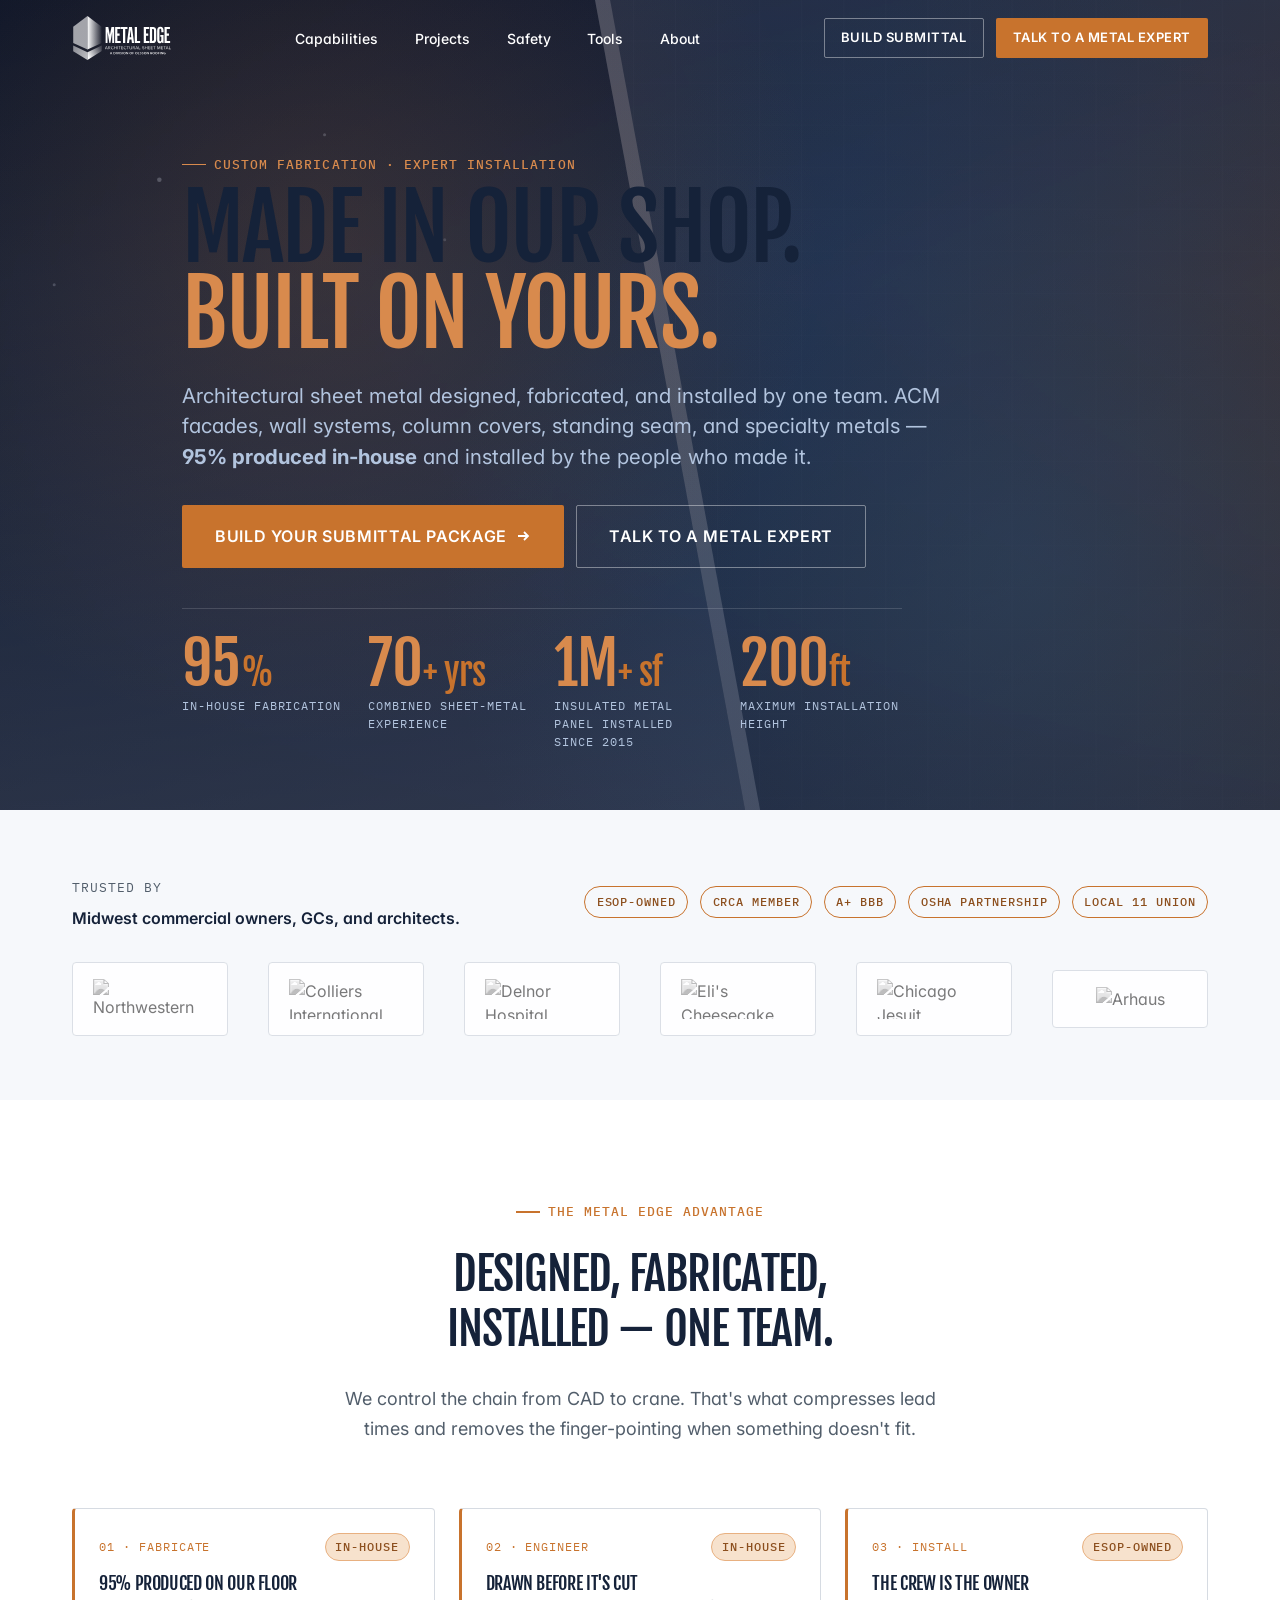
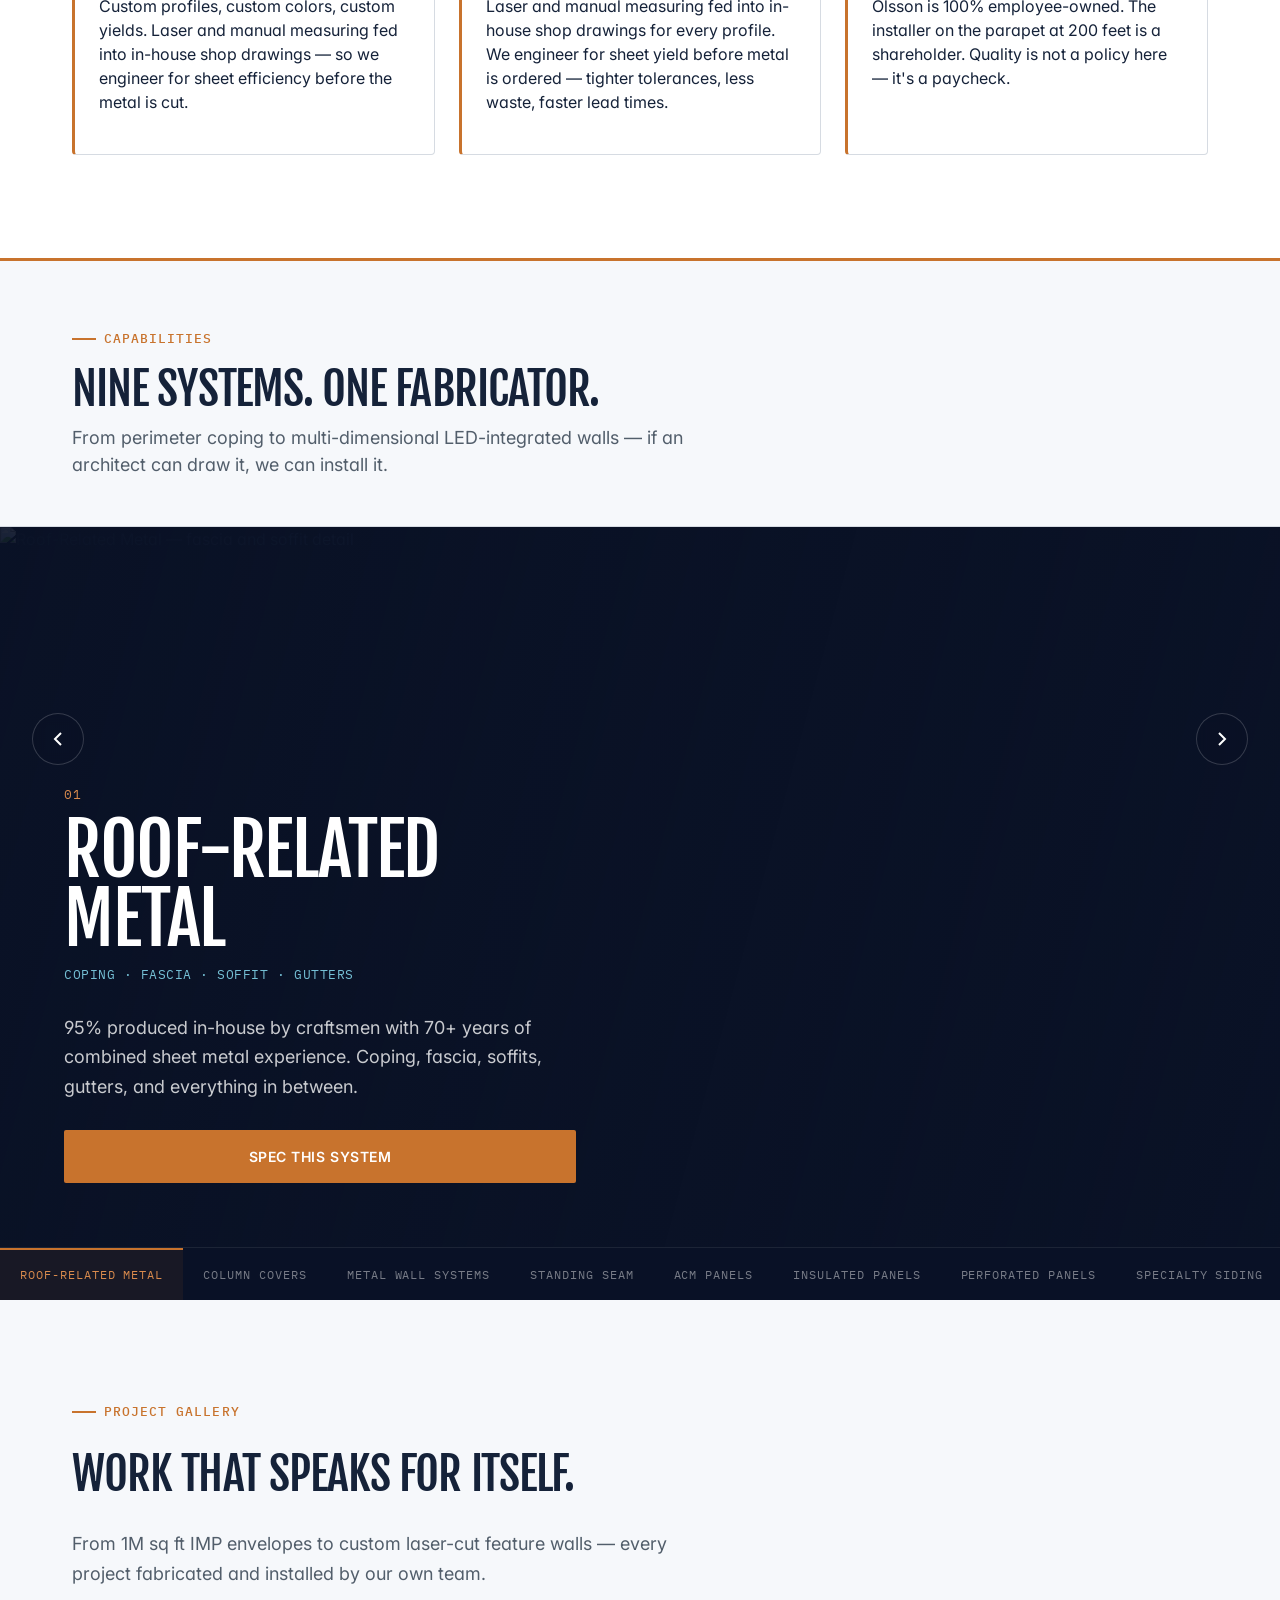
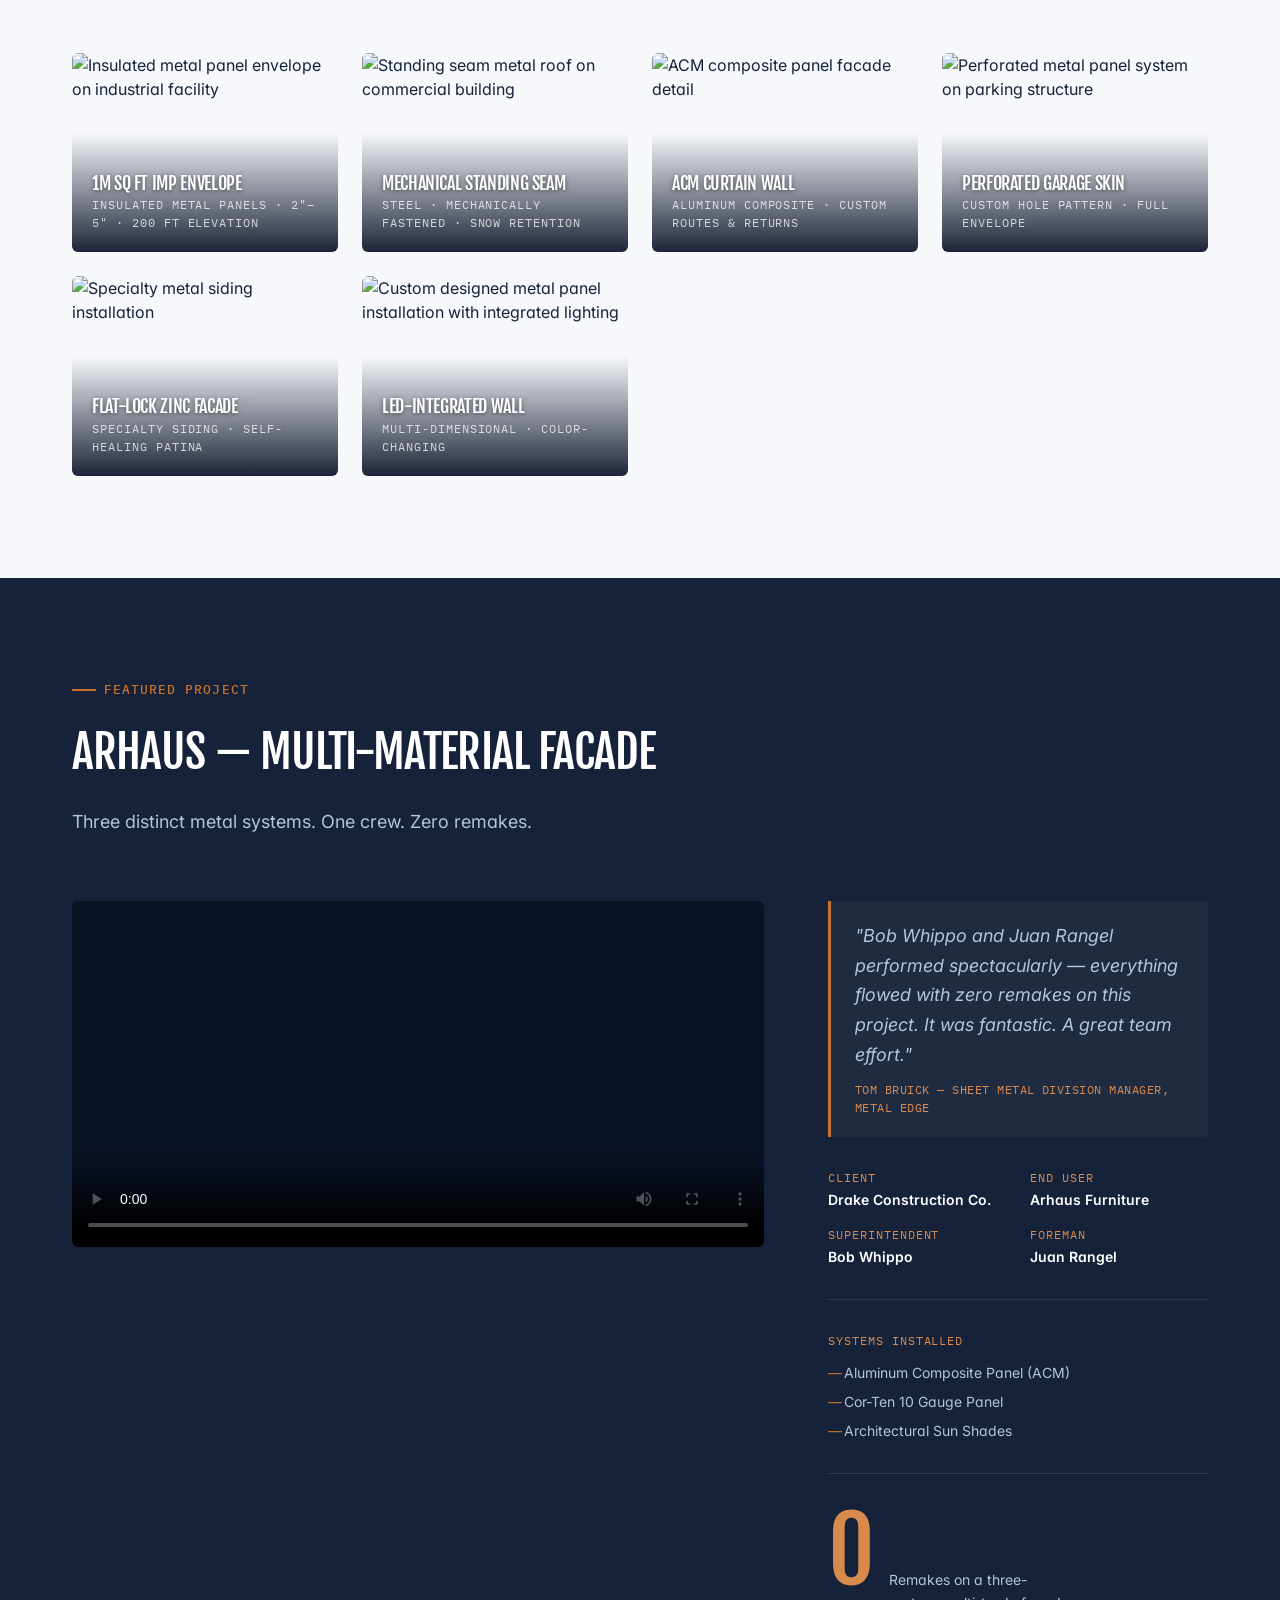
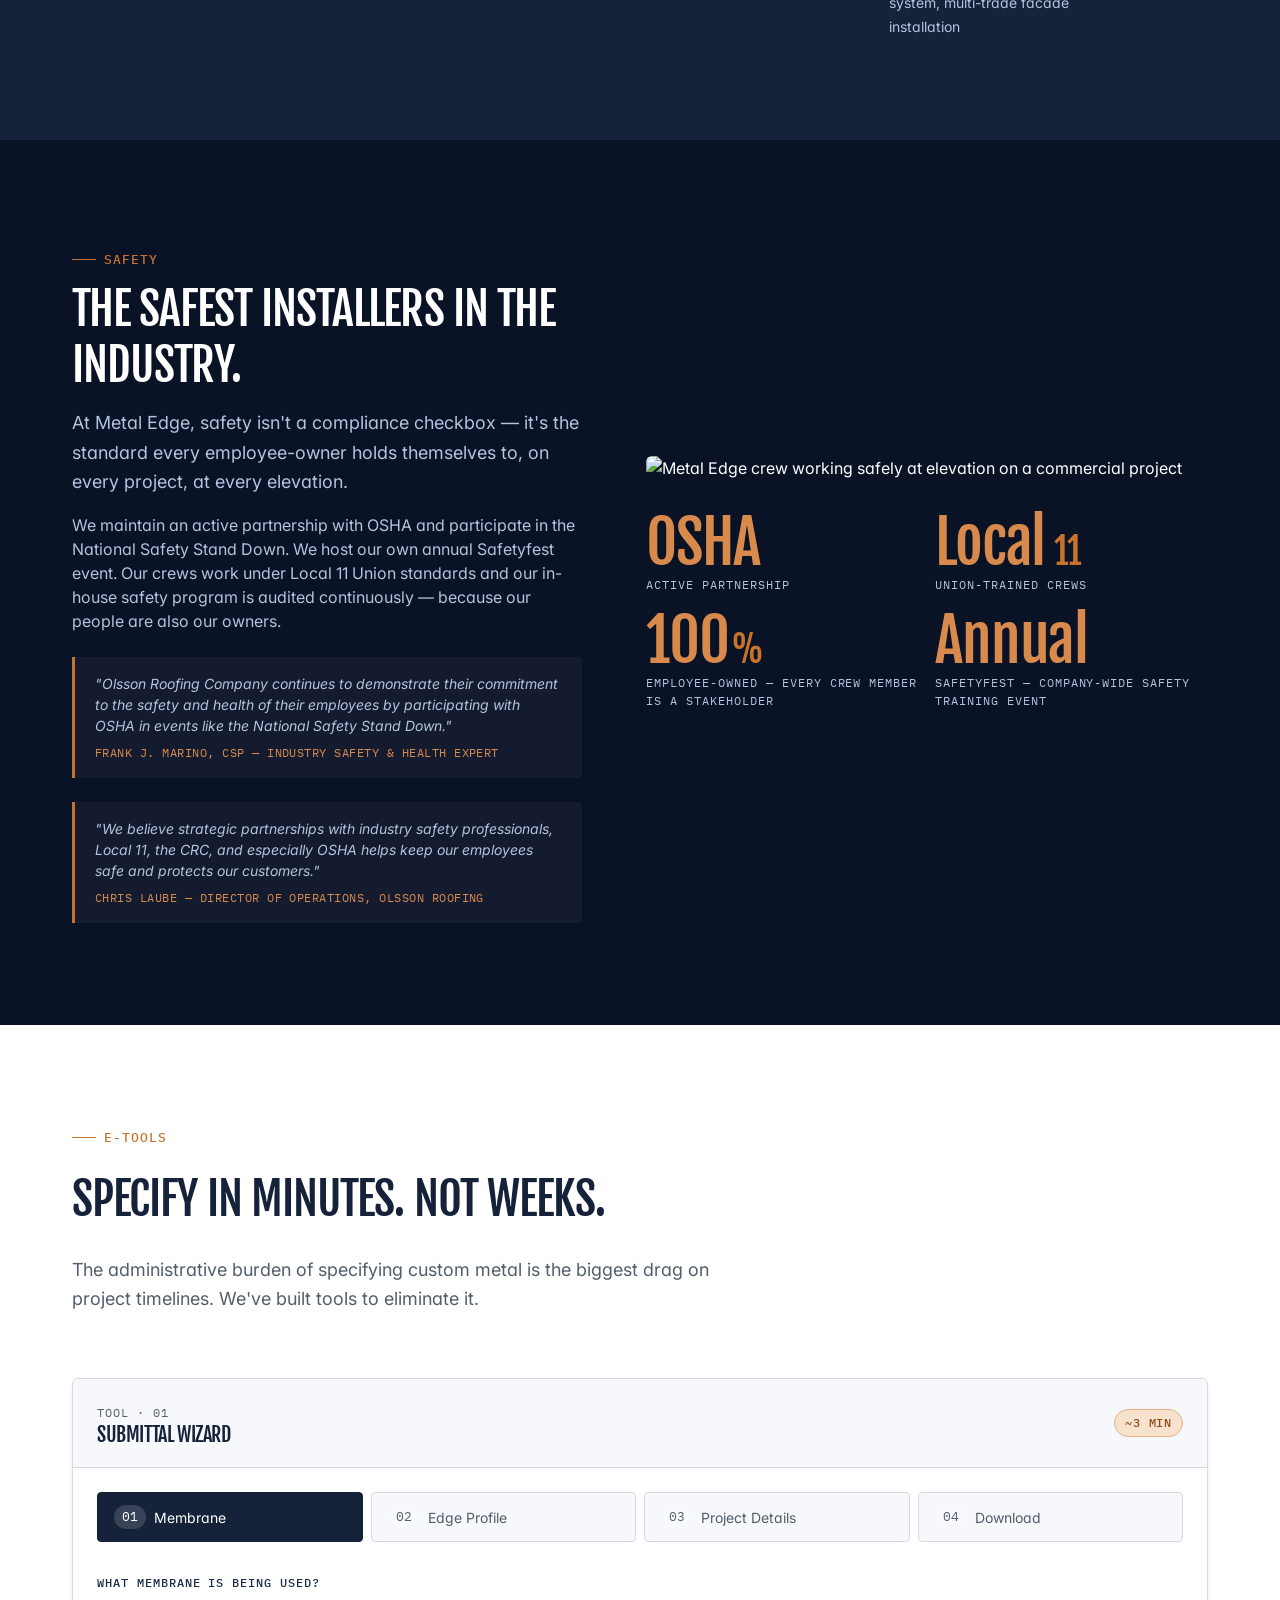
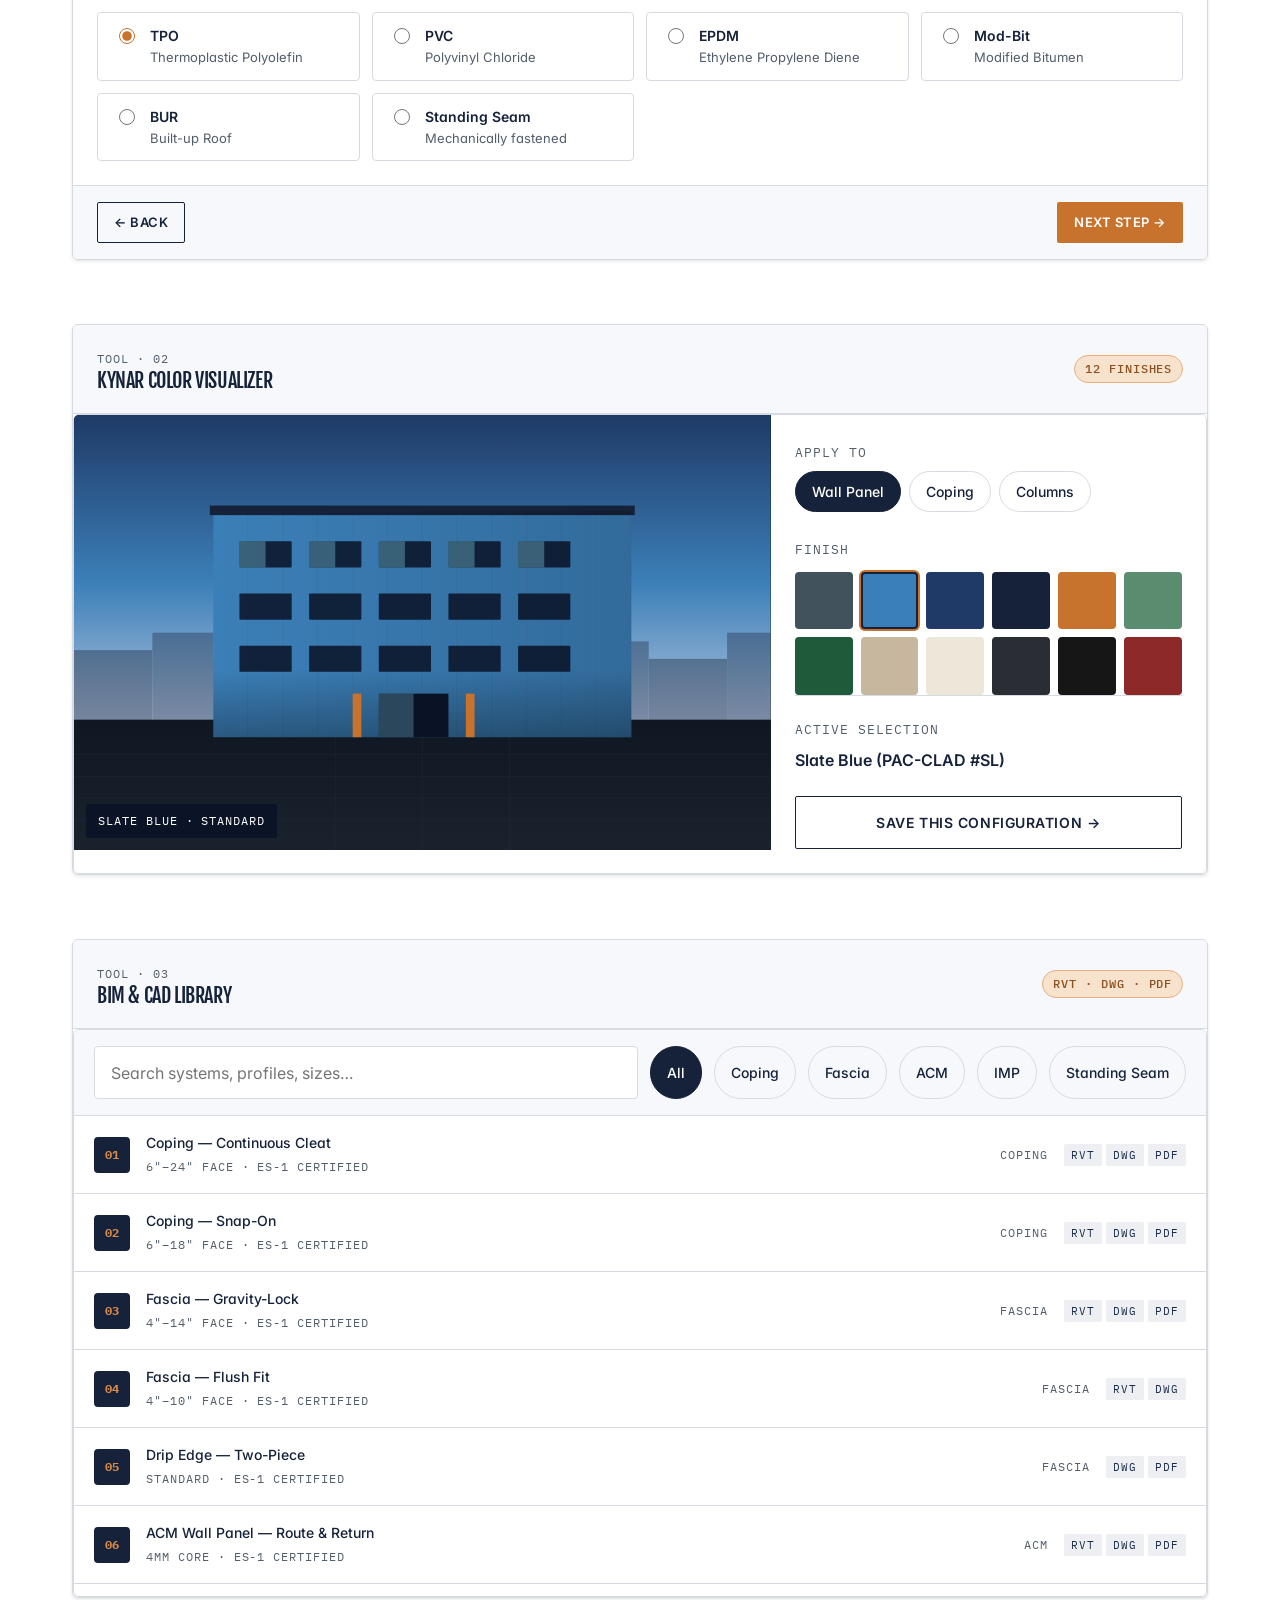
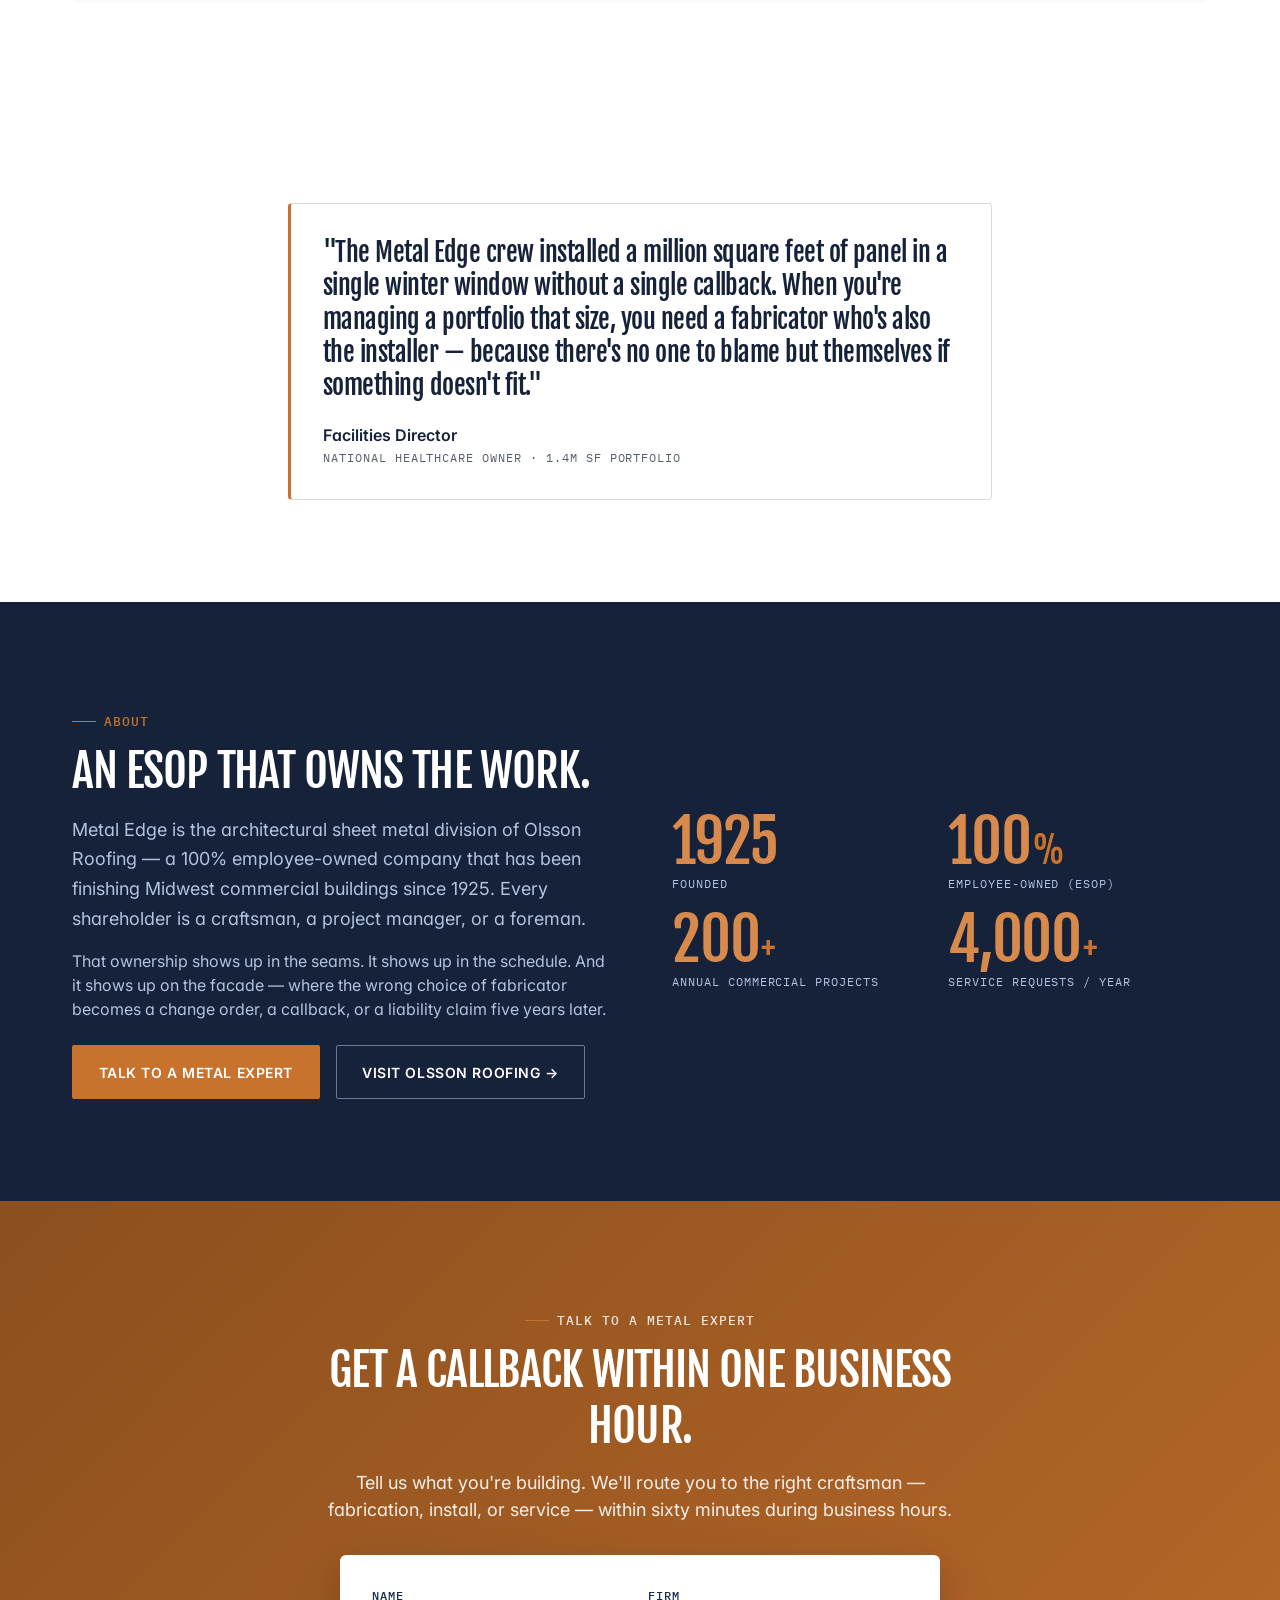
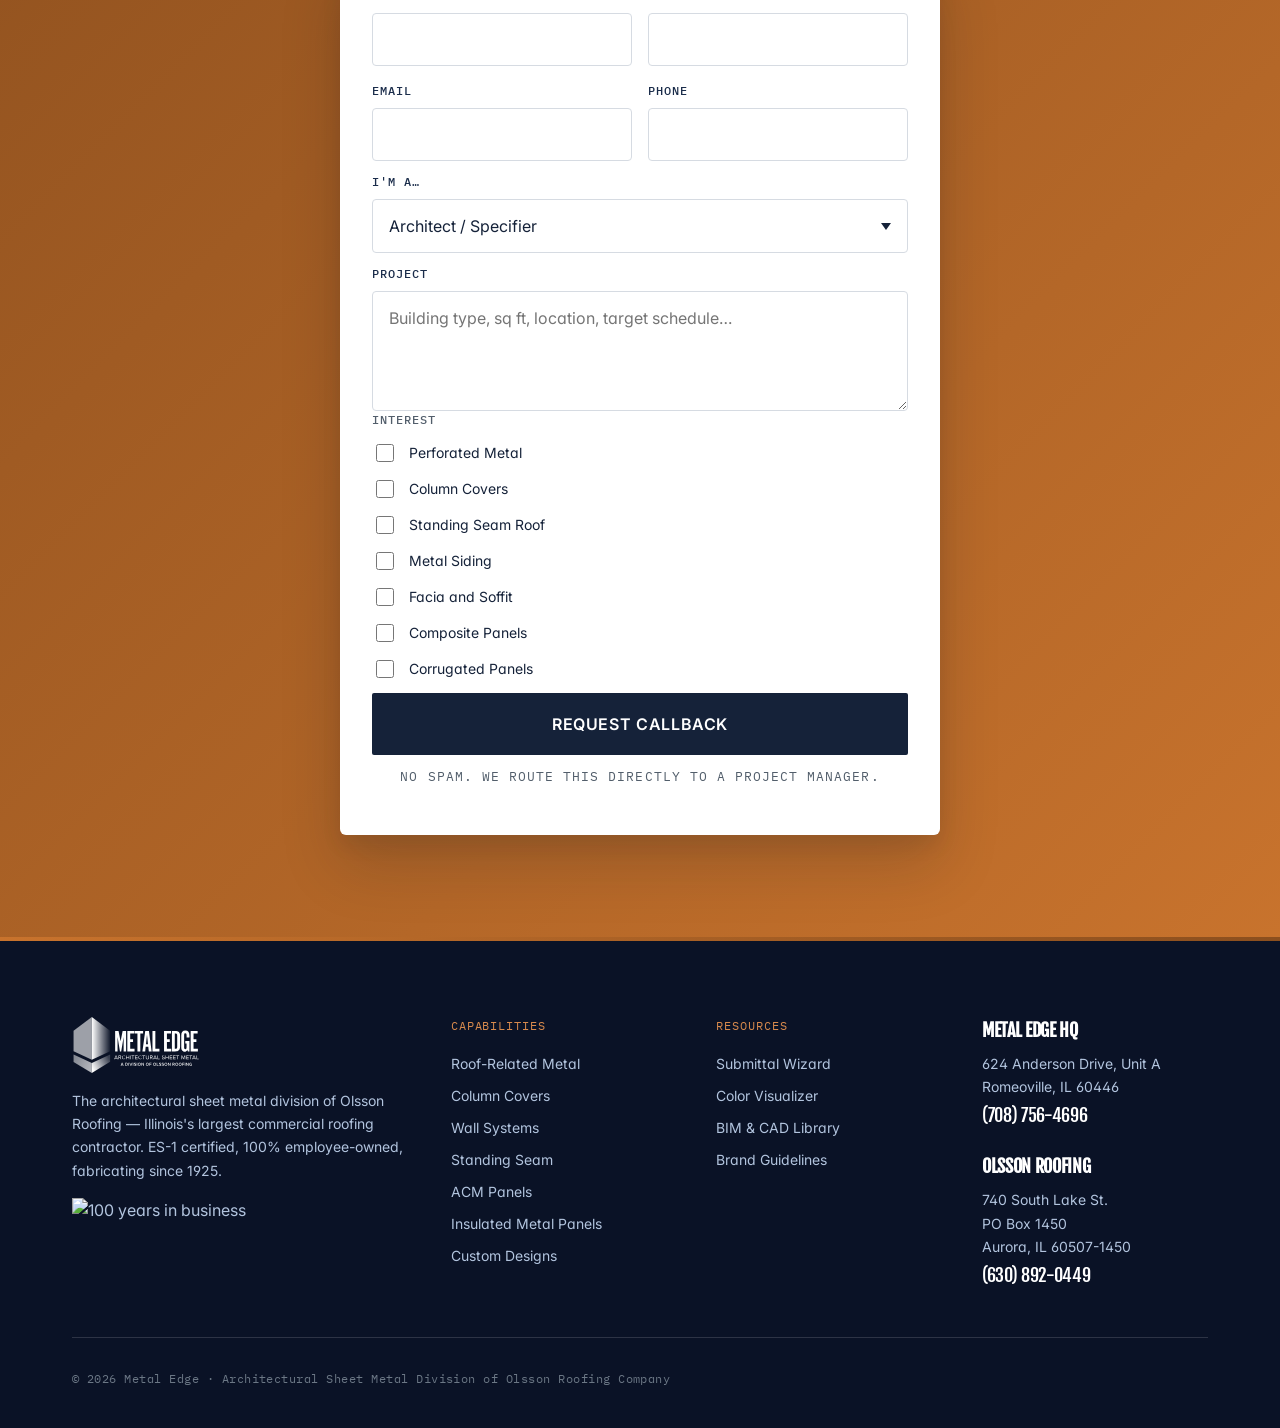
==== site/index.html @ 7d265cd1 "Replace client-side gate with Netlify edge function auth Password is now stored as SITE_PASSWORD env" ====
<!DOCTYPE html>
<html lang="en">
<head>
  <meta charset="UTF-8" />
  <meta name="viewport" content="width=device-width, initial-scale=1" />
  <meta name="theme-color" content="#152239" />
  <title>Metal Edge — Custom Architectural Sheet Metal · Fabricated &amp; Installed · Olsson Roofing</title>
  <meta name="description" content="Custom architectural sheet metal fabricated in-house and installed by our own crew. ACM panels, wall systems, column covers, standing seam, specialty metals. 95% in-house production. Serving the Midwest since 1925.">

  <!-- Fonts -->
  <link rel="preconnect" href="https://fonts.googleapis.com">
  <link rel="preconnect" href="https://fonts.gstatic.com" crossorigin>
  <link href="https://fonts.googleapis.com/css2?family=Fjalla+One&family=IBM+Plex+Mono:wght@400;500;600&family=Inter:wght@400;500;600;700&display=swap" rel="stylesheet">

  <!-- Styles -->
  <link rel="stylesheet" href="css/tokens.css">
  <link rel="stylesheet" href="css/base.css">
  <link rel="stylesheet" href="css/layout.css">
  <link rel="stylesheet" href="css/components.css">

  <!-- Favicon -->
  <link rel="icon" type="image/svg+xml" href="assets/images/favicon-metal-edge.svg">
</head>
<body>

<!-- ========================== NAV ========================== -->
<header class="nav" id="nav">
  <div class="container nav__inner">
    <a href="#top" class="nav__brand" aria-label="Metal Edge — an Olsson Roofing division">
      <img src="assets/images/logos/Metal-Edge-Logo-on-dark.svg" alt="Metal Edge — an Olsson Roofing division" class="nav__brand-mark">
    </a>

    <nav aria-label="Primary">
      <ul class="nav__menu">
        <li><a href="#capabilities" class="nav__link">Capabilities</a></li>
        <li><a href="#projects" class="nav__link">Projects</a></li>
        <li><a href="#safety" class="nav__link">Safety</a></li>
        <li><a href="#tools" class="nav__link">Tools</a></li>
        <li><a href="#about" class="nav__link">About</a></li>
      </ul>
    </nav>

    <div class="cluster nav__cta-desktop">
      <a href="#tools" class="btn btn--inverse btn--sm">Build Submittal</a>
      <a href="#contact" class="btn btn--primary btn--sm">Talk to a Metal Expert</a>
    </div>

    <button class="nav__toggle" id="navToggle" aria-label="Open menu" aria-controls="navDrawer" aria-expanded="false">
      <svg width="20" height="20" viewBox="0 0 20 20" fill="none" stroke="currentColor" stroke-width="1.8">
        <path d="M3 6h14M3 10h14M3 14h14"/>
      </svg>
    </button>
  </div>

  <div class="nav__drawer" id="navDrawer" hidden>
    <ul>
      <li><a href="#capabilities">Capabilities</a></li>
      <li><a href="#projects">Projects</a></li>
      <li><a href="#safety">Safety</a></li>
      <li><a href="#tools">Tools</a></li>
      <li><a href="#about">About</a></li>
      <li><a href="#contact">Talk to a Metal Expert</a></li>
    </ul>
  </div>
</header>

<main id="top">

<!-- ========================== HERO ========================== -->
<section class="hero" aria-labelledby="heroHeading">
  <div class="hero__bg" aria-hidden="true">
    <video class="hero__video" autoplay loop muted playsinline preload="auto" poster="assets/images/placeholders/hero-pattern.svg">
      <source src="https://player.vimeo.com/progressive_redirect/playback/392052602/rendition/720p/file.mp4%20%28720p%29.mp4?loc=external&amp;log_user=0&amp;signature=7c6c7f3ed9e17f820b2d5026db67a0dd3b67c1b4b882316c68414240c7429825" type="video/mp4">
    </video>
  </div>
  <div class="container hero__inner">
    <span class="eyebrow hero__eyebrow">Custom Fabrication · Expert Installation</span>
    <h1 id="heroHeading" class="hero__title">
      Made in our shop.<br>
      <em>Built on yours.</em>
    </h1>
    <p class="hero__sub">
      Architectural sheet metal designed, fabricated, and installed by one team. ACM facades, wall systems, column covers, standing seam, and specialty metals — <strong>95% produced in-house</strong> and installed by the people who made it.
    </p>
    <div class="hero__ctas">
      <a href="#tools" class="btn btn--primary btn--lg">
        Build Your Submittal Package
        <svg class="btn__icon" viewBox="0 0 16 16" fill="none" stroke="currentColor" stroke-width="1.8" aria-hidden="true"><path d="M3 8h10M9 4l4 4-4 4"/></svg>
      </a>
      <a href="#contact" class="btn btn--inverse btn--lg">Talk to a Metal Expert</a>
    </div>
    <div class="hero__proof">
      <div class="stat">
        <div class="stat__value">95<span class="stat__suffix">%</span></div>
        <div class="stat__label">In-house fabrication</div>
      </div>
      <div class="stat">
        <div class="stat__value">70<span class="stat__suffix">+ yrs</span></div>
        <div class="stat__label">Combined sheet-metal experience</div>
      </div>
      <div class="stat">
        <div class="stat__value">1M<span class="stat__suffix">+ sf</span></div>
        <div class="stat__label">Insulated metal panel installed since 2015</div>
      </div>
      <div class="stat">
        <div class="stat__value">200<span class="stat__suffix">ft</span></div>
        <div class="stat__label">Maximum installation height</div>
      </div>
    </div>
  </div>
</section>

<!-- ========================== TRUST STRIP ========================== -->
<section class="section section--tight section--alt" aria-label="Clients and certifications">
  <div class="container">
    <div class="cluster" style="justify-content: space-between; gap: var(--space-8); flex-wrap: wrap;">
      <div>
        <span class="spec">Trusted by</span>
        <p style="margin: var(--space-2) 0 0; font-weight: var(--fw-semibold); color: var(--navy-900);">Midwest commercial owners, GCs, and architects.</p>
      </div>
      <div class="cluster" style="gap: var(--space-3);">
        <span class="badge badge--cert">ESOP-Owned</span>
        <span class="badge badge--cert">CRCA Member</span>
        <span class="badge badge--cert">A+ BBB</span>
        <span class="badge badge--cert">OSHA Partnership</span>
        <span class="badge badge--cert">Local 11 Union</span>
      </div>
    </div>
    <div class="logo-strip" style="margin-top: var(--space-8);">
      <div class="logo-strip__item">
        <img src="https://res.cloudinary.com/dsbllwpbh/image/upload/v1777391071/metal-edge/partnerlogos/logo-Northwestern_Medicine_logo.svg" alt="Northwestern Medicine" class="logo-strip__img">
      </div>
      <div class="logo-strip__item">
        <img src="https://res.cloudinary.com/dsbllwpbh/image/upload/f_auto,q_auto/v1777391070/metal-edge/partnerlogos/logo-Colliers.jpg" alt="Colliers International" class="logo-strip__img">
      </div>
      <div class="logo-strip__item">
        <img src="https://res.cloudinary.com/dsbllwpbh/image/upload/f_auto,q_auto/v1777391073/metal-edge/partnerlogos/logo-delnor.jpg" alt="Delnor Hospital" class="logo-strip__img">
      </div>
      <div class="logo-strip__item">
        <img src="https://res.cloudinary.com/dsbllwpbh/image/upload/f_auto,q_auto/v1777391071/metal-edge/partnerlogos/logo-Elis_Cheesecake.jpg" alt="Eli's Cheesecake" class="logo-strip__img">
      </div>
      <div class="logo-strip__item">
        <img src="https://res.cloudinary.com/dsbllwpbh/image/upload/f_auto,q_auto/v1777391072/metal-edge/partnerlogos/logo-chicago-jesuit-academy.png" alt="Chicago Jesuit Academy" class="logo-strip__img">
      </div>
      <div class="logo-strip__item">
        <img src="https://res.cloudinary.com/dsbllwpbh/image/upload/f_auto,q_auto/v1777391069/metal-edge/partnerlogos/logo-Arhaus.jpg" alt="Arhaus" class="logo-strip__img">
      </div>
    </div>
  </div>
</section>

<!-- ========================== LIFECYCLE / SOLUTION ========================== -->
<section class="section" id="lifecycle" aria-labelledby="lifecycleHeading">
  <div class="container">
    <div class="section-header section-header--centered">
      <span class="eyebrow">The Metal Edge Advantage</span>
      <h2 id="lifecycleHeading" class="text-balance">Designed, fabricated, installed — one team.</h2>
      <p class="section-header__sub">We control the chain from CAD to crane. That's what compresses lead times and removes the finger-pointing when something doesn't fit.</p>
    </div>

    <div class="grid grid-3">
      <article class="spec-card">
        <div class="spec-card__head">
          <span class="spec-card__id">01 · Fabricate</span>
          <span class="badge badge--copper">In-House</span>
        </div>
        <h3 class="spec-card__title">95% Produced On Our Floor</h3>
        <p>Custom profiles, custom colors, custom yields. Laser and manual measuring fed into in-house shop drawings — so we engineer for sheet efficiency before the metal is cut.</p>
      </article>

      <article class="spec-card">
        <div class="spec-card__head">
          <span class="spec-card__id">02 · Engineer</span>
          <span class="badge badge--copper">In-House</span>
        </div>
        <h3 class="spec-card__title">Drawn Before It's Cut</h3>
        <p>Laser and manual measuring fed into in-house shop drawings for every profile. We engineer for sheet yield before metal is ordered — tighter tolerances, less waste, faster lead times.</p>
      </article>

      <article class="spec-card">
        <div class="spec-card__head">
          <span class="spec-card__id">03 · Install</span>
          <span class="badge badge--copper">ESOP-Owned</span>
        </div>
        <h3 class="spec-card__title">The Crew Is The Owner</h3>
        <p>Olsson is 100% employee-owned. The installer on the parapet at 200 feet is a shareholder. Quality is not a policy here — it's a paycheck.</p>
      </article>
    </div>
  </div>
</section>

<!-- ========================== CAPABILITIES CAROUSEL ========================== -->
<section class="cap-showcase" id="capabilities" aria-labelledby="capHeading">

  <!-- Section header -->
  <div class="cap-showcase__header">
    <div class="container">
      <span class="eyebrow">Capabilities</span>
      <h2 id="capHeading">Nine systems. One fabricator.</h2>
      <p class="cap-showcase__header-sub">From perimeter coping to multi-dimensional LED-integrated walls — if an architect can draw it, we can install it.</p>
    </div>
  </div>

  <!-- Slides -->
  <div class="cap-showcase__viewport" id="capViewport">
    <div class="cap-showcase__track" id="capTrack">

      <div class="cap-showcase__slide" data-index="0">
        <img src="https://res.cloudinary.com/dsbllwpbh/image/upload/f_auto,q_auto/v1777390243/metal-edge/projects-fascia-soffit.jpg" alt="Roof-Related Metal — fascia and soffit detail">
        <div class="cap-showcase__overlay">
          <div class="cap-showcase__content">
            <span class="cap-showcase__num">01</span>
            <h3 class="cap-showcase__title">Roof-Related Metal</h3>
            <p class="cap-showcase__sub">Coping · Fascia · Soffit · Gutters</p>
            <p class="cap-showcase__desc">95% produced in-house by craftsmen with 70+ years of combined sheet metal experience. Coping, fascia, soffits, gutters, and everything in between.</p>
            <a href="#contact" class="btn btn--primary">Spec This System</a>
          </div>
        </div>
      </div>

      <div class="cap-showcase__slide" data-index="1">
        <img src="https://res.cloudinary.com/dsbllwpbh/image/upload/f_auto,q_auto/v1777390240/metal-edge/projects-column-cover.jpg" alt="Column Covers — aluminum column covers on a commercial building">
        <div class="cap-showcase__overlay">
          <div class="cap-showcase__content">
            <span class="cap-showcase__num">02</span>
            <h3 class="cap-showcase__title">Column Covers</h3>
            <p class="cap-showcase__sub">Round · Square · Custom</p>
            <p class="cap-showcase__desc">.125 painted aluminum and ACM. New construction or retrofit on existing structures. Match any architectural color spec.</p>
            <a href="#contact" class="btn btn--primary">Spec This System</a>
          </div>
        </div>
      </div>

      <div class="cap-showcase__slide" data-index="2">
        <img src="https://res.cloudinary.com/dsbllwpbh/image/upload/f_auto,q_auto/v1777390248/metal-edge/projects-metal-wall-system.jpg" alt="Metal Wall Systems — architectural metal cladding">
        <div class="cap-showcase__overlay">
          <div class="cap-showcase__content">
            <span class="cap-showcase__num">03</span>
            <h3 class="cap-showcase__title">Metal Wall Systems</h3>
            <p class="cap-showcase__sub">Single-Skin · Insulated</p>
            <p class="cap-showcase__desc">Flush, standing seam, flat lock, corrugated, ribbed, perforated, insulated, and single-skin — horizontal or vertical. If an architect can draw it, we can install it.</p>
            <a href="#contact" class="btn btn--primary">Spec This System</a>
          </div>
        </div>
      </div>

      <div class="cap-showcase__slide" data-index="3">
        <img src="https://res.cloudinary.com/dsbllwpbh/image/upload/f_auto,q_auto/v1777390252/metal-edge/projects-standing-seam-roof.jpg" alt="Standing Seam — metal standing seam roof system">
        <div class="cap-showcase__overlay">
          <div class="cap-showcase__content">
            <span class="cap-showcase__num">04</span>
            <h3 class="cap-showcase__title">Standing Seam</h3>
            <p class="cap-showcase__sub">Snap-Lock · Mechanical</p>
            <p class="cap-showcase__desc">Steel, aluminum, copper, zinc. Integrated snow retention systems. New construction or full tear-off and replace.</p>
            <a href="#contact" class="btn btn--primary">Spec This System</a>
          </div>
        </div>
      </div>

      <div class="cap-showcase__slide" data-index="4">
        <img src="https://res.cloudinary.com/dsbllwpbh/image/upload/f_auto,q_auto/v1777390242/metal-edge/projects-composite-panels-2.jpg" alt="ACM Panels — aluminum composite material facade">
        <div class="cap-showcase__overlay">
          <div class="cap-showcase__content">
            <span class="cap-showcase__num">05</span>
            <h3 class="cap-showcase__title">ACM Panels</h3>
            <p class="cap-showcase__sub">Aluminum Composite Material</p>
            <p class="cap-showcase__desc">Laser or manual measuring with in-house shop drawings to maximize sheet yield. Any profile, any color — no job too complex.</p>
            <a href="#contact" class="btn btn--primary">Spec This System</a>
          </div>
        </div>
      </div>

      <div class="cap-showcase__slide" data-index="5">
        <img src="https://res.cloudinary.com/dsbllwpbh/image/upload/f_auto,q_auto/v1777390245/metal-edge/projects-insulated-metal-panel.jpg" alt="Insulated Metal Panels — IMP installation on industrial facility">
        <div class="cap-showcase__overlay">
          <div class="cap-showcase__content">
            <span class="cap-showcase__num">06</span>
            <h3 class="cap-showcase__title">Insulated Metal Panels</h3>
            <p class="cap-showcase__sub">2"–5" IMP · Up to 200 ft</p>
            <p class="cap-showcase__desc">Industrial and architectural grades, 2"–5" thick, from ground level to 200+ ft. Smooth and embossed in standard and custom colors. Over 1M sq ft installed since 2015.</p>
            <a href="#contact" class="btn btn--primary">Spec This System</a>
          </div>
        </div>
      </div>

      <div class="cap-showcase__slide" data-index="6">
        <img src="https://res.cloudinary.com/dsbllwpbh/image/upload/f_auto,q_auto/v1777390250/metal-edge/projects-perforated-column-cover.jpg" alt="Perforated Panels — perforated metal panel system">
        <div class="cap-showcase__overlay">
          <div class="cap-showcase__content">
            <span class="cap-showcase__num">07</span>
            <h3 class="cap-showcase__title">Perforated Panels</h3>
            <p class="cap-showcase__sub">Custom Hole Patterns</p>
            <p class="cap-showcase__desc">From accent panels to the exterior of an entire parking garage. Custom designs or standard hole patterns — any scale, any spec.</p>
            <a href="#contact" class="btn btn--primary">Spec This System</a>
          </div>
        </div>
      </div>

      <div class="cap-showcase__slide" data-index="7">
        <img src="https://res.cloudinary.com/dsbllwpbh/image/upload/f_auto,q_auto/v1777390246/metal-edge/projects-metal-siding.jpg" alt="Specialty Siding — flat lock zinc, corten, longboard">
        <div class="cap-showcase__overlay">
          <div class="cap-showcase__content">
            <span class="cap-showcase__num">08</span>
            <h3 class="cap-showcase__title">Specialty Siding</h3>
            <p class="cap-showcase__sub">Zinc · Corten · Longboard</p>
            <p class="cap-showcase__desc">Flat-lock zinc, Corten, stainless, Longboard, ACM. For unique aesthetic specs that demand a specialist installer.</p>
            <a href="#contact" class="btn btn--primary">Spec This System</a>
          </div>
        </div>
      </div>

      <div class="cap-showcase__slide" data-index="8">
        <img src="https://res.cloudinary.com/dsbllwpbh/image/upload/f_auto,q_auto/v1777390249/metal-edge/projects-panel-designs-2.jpg" alt="Custom Designs — laser-cut and LED integrated metal panels">
        <div class="cap-showcase__overlay">
          <div class="cap-showcase__content">
            <span class="cap-showcase__num">09</span>
            <h3 class="cap-showcase__title">Custom Designs</h3>
            <p class="cap-showcase__sub">Laser-Cut · LED-Integrated</p>
            <p class="cap-showcase__desc">Custom laser-jet cut walls and ceilings, hand-fabricated trims, color-changing multi-dimensional LED installations.</p>
            <a href="#contact" class="btn btn--primary">Spec This System</a>
          </div>
        </div>
      </div>

    </div><!-- /.cap-showcase__track -->
  </div><!-- /.cap-showcase__viewport -->

  <!-- Prev / Next -->
  <button class="cap-showcase__arrow cap-showcase__arrow--prev" id="capPrev" aria-label="Previous capability">
    <svg width="24" height="24" viewBox="0 0 24 24" fill="none" stroke="currentColor" stroke-width="2" aria-hidden="true"><path d="M15 18l-6-6 6-6"/></svg>
  </button>
  <button class="cap-showcase__arrow cap-showcase__arrow--next" id="capNext" aria-label="Next capability">
    <svg width="24" height="24" viewBox="0 0 24 24" fill="none" stroke="currentColor" stroke-width="2" aria-hidden="true"><path d="M9 18l6-6-6-6"/></svg>
  </button>

  <!-- Progress bar -->
  <div class="cap-showcase__progress" aria-hidden="true">
    <div class="cap-showcase__progress-bar" id="capProgressBar"></div>
  </div>

  <!-- Nav buttons -->
  <nav class="cap-showcase__nav" aria-label="Jump to capability">
    <button class="cap-showcase__nav-btn is-active" data-slide="0">Roof-Related Metal</button>
    <button class="cap-showcase__nav-btn" data-slide="1">Column Covers</button>
    <button class="cap-showcase__nav-btn" data-slide="2">Metal Wall Systems</button>
    <button class="cap-showcase__nav-btn" data-slide="3">Standing Seam</button>
    <button class="cap-showcase__nav-btn" data-slide="4">ACM Panels</button>
    <button class="cap-showcase__nav-btn" data-slide="5">Insulated Panels</button>
    <button class="cap-showcase__nav-btn" data-slide="6">Perforated Panels</button>
    <button class="cap-showcase__nav-btn" data-slide="7">Specialty Siding</button>
    <button class="cap-showcase__nav-btn" data-slide="8">Custom Designs</button>
  </nav>

</section>

<!-- ========================== PROJECTS ========================== -->
<section class="section section--alt" id="projects" aria-labelledby="projectsHeading">
  <div class="container">
    <div class="section-header">
      <span class="eyebrow">Project Gallery</span>
      <h2 id="projectsHeading">Work that speaks for itself.</h2>
      <p class="section-header__sub">From 1M sq ft IMP envelopes to custom laser-cut feature walls — every project fabricated and installed by our own team.</p>
    </div>

    <div class="grid grid-3">
      <article class="project">
        <img src="https://res.cloudinary.com/dsbllwpbh/image/upload/f_auto,q_auto/v1777390245/metal-edge/projects-insulated-metal-panel.jpg" alt="Insulated metal panel envelope on industrial facility">
        <div class="project__overlay">
          <div>
            <h3 class="project__title">1M Sq Ft IMP Envelope</h3>
            <div class="project__meta">Insulated Metal Panels · 2"–5" · 200 ft elevation</div>
          </div>
        </div>
      </article>
      <article class="project">
        <img src="https://res.cloudinary.com/dsbllwpbh/image/upload/f_auto,q_auto/v1777390253/metal-edge/projects-standing-seam.jpg" alt="Standing seam metal roof on commercial building">
        <div class="project__overlay">
          <div>
            <h3 class="project__title">Mechanical Standing Seam</h3>
            <div class="project__meta">Steel · Mechanically fastened · Snow retention</div>
          </div>
        </div>
      </article>
      <article class="project">
        <img src="https://res.cloudinary.com/dsbllwpbh/image/upload/f_auto,q_auto/v1777390242/metal-edge/projects-composite-panels-2.jpg" alt="ACM composite panel facade detail">
        <div class="project__overlay">
          <div>
            <h3 class="project__title">ACM Curtain Wall</h3>
            <div class="project__meta">Aluminum Composite · Custom routes &amp; returns</div>
          </div>
        </div>
      </article>
      <article class="project">
        <img src="https://res.cloudinary.com/dsbllwpbh/image/upload/f_auto,q_auto/v1777390250/metal-edge/projects-perforated-column-cover.jpg" alt="Perforated metal panel system on parking structure">
        <div class="project__overlay">
          <div>
            <h3 class="project__title">Perforated Garage Skin</h3>
            <div class="project__meta">Custom hole pattern · Full envelope</div>
          </div>
        </div>
      </article>
      <article class="project">
        <img src="https://res.cloudinary.com/dsbllwpbh/image/upload/f_auto,q_auto/v1777390246/metal-edge/projects-metal-siding-b.jpg" alt="Specialty metal siding installation">
        <div class="project__overlay">
          <div>
            <h3 class="project__title">Flat-Lock Zinc Facade</h3>
            <div class="project__meta">Specialty siding · Self-healing patina</div>
          </div>
        </div>
      </article>
      <article class="project">
        <img src="https://res.cloudinary.com/dsbllwpbh/image/upload/f_auto,q_auto/v1777390249/metal-edge/projects-panel-designs-2.jpg" alt="Custom designed metal panel installation with integrated lighting">
        <div class="project__overlay">
          <div>
            <h3 class="project__title">LED-Integrated Wall</h3>
            <div class="project__meta">Multi-dimensional · Color-changing</div>
          </div>
        </div>
      </article>
    </div>
  </div>
</section>

<!-- ========================== FEATURED PROJECT ========================== -->
<section class="section section--dark" id="featured-project" aria-labelledby="featuredHeading">
  <div class="container">

    <div class="section-header">
      <span class="eyebrow">Featured Project</span>
      <h2 id="featuredHeading">Arhaus — Multi-Material Facade</h2>
      <p class="section-header__sub">Three distinct metal systems. One crew. Zero remakes.</p>
    </div>

    <div class="featured-project__layout">

      <!-- Video -->
      <div class="featured-project__video-wrap">
        <video class="featured-project__video" controls preload="metadata" poster="https://res.cloudinary.com/dsbllwpbh/image/upload/f_auto,q_auto/v1777390239/metal-edge/projects-arhaus-thumb.jpg">
          <source src="https://player.vimeo.com/progressive_redirect/playback/517146941/rendition/1080p/file.mp4%20%281080p%29.mp4?loc=external&amp;log_user=0&amp;signature=8407ddf6159e784d47e7874cc3cebd07e5fcfcf9b9c924a27360911eebfa8f67" type="video/mp4">
          <track kind="captions" src="assets/captions/arhaus.vtt" srclang="en" label="English" default>
        </video>
      </div>

      <!-- Details -->
      <div class="featured-project__details">

        <blockquote class="featured-project__quote">
          <p>"Bob Whippo and Juan Rangel performed spectacularly — everything flowed with zero remakes on this project. It was fantastic. A great team effort."</p>
          <footer>Tom Bruick — Sheet Metal Division Manager, Metal Edge</footer>
        </blockquote>

        <div class="featured-project__meta-grid">
          <div class="featured-project__meta-item">
            <span class="featured-project__meta-label">Client</span>
            <span class="featured-project__meta-value">Drake Construction Co.</span>
          </div>
          <div class="featured-project__meta-item">
            <span class="featured-project__meta-label">End User</span>
            <span class="featured-project__meta-value">Arhaus Furniture</span>
          </div>
          <div class="featured-project__meta-item">
            <span class="featured-project__meta-label">Superintendent</span>
            <span class="featured-project__meta-value">Bob Whippo</span>
          </div>
          <div class="featured-project__meta-item">
            <span class="featured-project__meta-label">Foreman</span>
            <span class="featured-project__meta-value">Juan Rangel</span>
          </div>
        </div>

        <div class="featured-project__systems">
          <span class="featured-project__systems-label">Systems Installed</span>
          <ul class="featured-project__systems-list">
            <li>Aluminum Composite Panel (ACM)</li>
            <li>Cor-Ten 10 Gauge Panel</li>
            <li>Architectural Sun Shades</li>
          </ul>
        </div>

        <div class="featured-project__result">
          <span class="featured-project__result-num">0</span>
          <span class="featured-project__result-label">Remakes on a three-system, multi-trade facade installation</span>
        </div>

      </div>
    </div>

  </div>
</section>

<!-- ========================== SAFETY ========================== -->
<section class="section section--deep" id="safety" aria-labelledby="safetyHeading">
  <div class="container">
    <div class="split split--text-first">
      <div>
        <span class="eyebrow">Safety</span>
        <h2 id="safetyHeading">The safest installers in the industry.</h2>
        <p class="lede">At Metal Edge, safety isn't a compliance checkbox — it's the standard every employee-owner holds themselves to, on every project, at every elevation.</p>
        <p>We maintain an active partnership with OSHA and participate in the National Safety Stand Down. We host our own annual Safetyfest event. Our crews work under Local 11 Union standards and our in-house safety program is audited continuously — because our people are also our owners.</p>
        <blockquote class="safety__quote">
          <p>"Olsson Roofing Company continues to demonstrate their commitment to the safety and health of their employees by participating with OSHA in events like the National Safety Stand Down."</p>
          <footer>Frank J. Marino, CSP — Industry Safety &amp; Health Expert</footer>
        </blockquote>
        <blockquote class="safety__quote">
          <p>"We believe strategic partnerships with industry safety professionals, Local 11, the CRC, and especially OSHA helps keep our employees safe and protects our customers."</p>
          <footer>Chris Laube — Director of Operations, Olsson Roofing</footer>
        </blockquote>
      </div>
      <div>
        <img src="https://res.cloudinary.com/dsbllwpbh/image/upload/f_auto,q_auto/v1777390251/metal-edge/projects-safety-shutterstock.jpg" alt="Metal Edge crew working safely at elevation on a commercial project" style="border-radius: var(--radius-md); width: 100%; height: auto; object-fit: cover;">
        <div class="grid grid-2-fixed grid-tight" style="margin-top: var(--space-8);">
          <div class="stat">
            <div class="stat__value">OSHA</div>
            <div class="stat__label">Active partnership</div>
          </div>
          <div class="stat">
            <div class="stat__value">Local<span class="stat__suffix"> 11</span></div>
            <div class="stat__label">Union-trained crews</div>
          </div>
          <div class="stat">
            <div class="stat__value">100<span class="stat__suffix">%</span></div>
            <div class="stat__label">Employee-owned — every crew member is a stakeholder</div>
          </div>
          <div class="stat">
            <div class="stat__value">Annual</div>
            <div class="stat__label">Safetyfest — company-wide safety training event</div>
          </div>
        </div>
      </div>
    </div>
  </div>
</section>

<!-- ========================== INTERACTIVE TOOLS ========================== -->
<section class="section" id="tools" aria-labelledby="toolsHeading">
  <div class="container">
    <div class="section-header">
      <span class="eyebrow">E-Tools</span>
      <h2 id="toolsHeading">Specify in minutes. Not weeks.</h2>
      <p class="section-header__sub">The administrative burden of specifying custom metal is the biggest drag on project timelines. We've built tools to eliminate it.</p>
    </div>

    <!-- ---------- Submittal Wizard ---------- -->
    <div class="tool" id="wizard" style="margin-bottom: var(--space-16);">
      <div class="tool__head">
        <div>
          <span class="tool__sub">Tool · 01</span>
          <h3 class="tool__title">Submittal Wizard</h3>
        </div>
        <span class="badge badge--copper">~3 min</span>
      </div>

      <div class="tool__body">
        <div class="steps" role="tablist" aria-label="Submittal Wizard steps">
          <div class="step is-active" data-step="1"><span class="step__num">01</span> Membrane</div>
          <div class="step" data-step="2"><span class="step__num">02</span> Edge Profile</div>
          <div class="step" data-step="3"><span class="step__num">03</span> Project Details</div>
          <div class="step" data-step="4"><span class="step__num">04</span> Download</div>
        </div>

        <!-- Step 1: Membrane -->
        <div class="wizard-step is-active" data-pane="1">
          <div class="field stack-3">
            <label class="field__label">What membrane is being used?</label>
            <div class="grid grid-3" style="gap: var(--space-3);">
              <label class="checkbox-row">
                <input type="radio" name="membrane" value="TPO" checked>
                <div class="checkbox-row__body">
                  <div class="checkbox-row__title">TPO</div>
                  <div class="checkbox-row__desc">Thermoplastic Polyolefin</div>
                </div>
              </label>
              <label class="checkbox-row">
                <input type="radio" name="membrane" value="PVC">
                <div class="checkbox-row__body">
                  <div class="checkbox-row__title">PVC</div>
                  <div class="checkbox-row__desc">Polyvinyl Chloride</div>
                </div>
              </label>
              <label class="checkbox-row">
                <input type="radio" name="membrane" value="EPDM">
                <div class="checkbox-row__body">
                  <div class="checkbox-row__title">EPDM</div>
                  <div class="checkbox-row__desc">Ethylene Propylene Diene</div>
                </div>
              </label>
              <label class="checkbox-row">
                <input type="radio" name="membrane" value="Mod-Bit">
                <div class="checkbox-row__body">
                  <div class="checkbox-row__title">Mod-Bit</div>
                  <div class="checkbox-row__desc">Modified Bitumen</div>
                </div>
              </label>
              <label class="checkbox-row">
                <input type="radio" name="membrane" value="Built-Up">
                <div class="checkbox-row__body">
                  <div class="checkbox-row__title">BUR</div>
                  <div class="checkbox-row__desc">Built-up Roof</div>
                </div>
              </label>
              <label class="checkbox-row">
                <input type="radio" name="membrane" value="Standing Seam">
                <div class="checkbox-row__body">
                  <div class="checkbox-row__title">Standing Seam</div>
                  <div class="checkbox-row__desc">Mechanically fastened</div>
                </div>
              </label>
            </div>
          </div>
        </div>

        <!-- Step 2: Edge Profile -->
        <div class="wizard-step" data-pane="2" hidden>
          <div class="field stack-3">
            <label class="field__label">Which edge profile(s) do you need?</label>
            <p class="field__hint">Select all that apply. We'll bundle every profile's docs into one package.</p>
            <div class="grid grid-2" style="gap: var(--space-3);">
              <label class="checkbox-row">
                <input type="checkbox" name="profile" value="Coping" checked>
                <div class="checkbox-row__body">
                  <div class="checkbox-row__title">Coping</div>
                  <div class="checkbox-row__desc">Wall-cap perimeter — RE-3 tested</div>
                </div>
              </label>
              <label class="checkbox-row">
                <input type="checkbox" name="profile" value="Fascia">
                <div class="checkbox-row__body">
                  <div class="checkbox-row__title">Fascia</div>
                  <div class="checkbox-row__desc">Vertical edge metal — RE-2 tested</div>
                </div>
              </label>
              <label class="checkbox-row">
                <input type="checkbox" name="profile" value="Drip Edge">
                <div class="checkbox-row__body">
                  <div class="checkbox-row__title">Drip Edge</div>
                  <div class="checkbox-row__desc">Membrane termination — RE-1 tested</div>
                </div>
              </label>
              <label class="checkbox-row">
                <input type="checkbox" name="profile" value="Gravel Stop">
                <div class="checkbox-row__body">
                  <div class="checkbox-row__title">Gravel Stop</div>
                  <div class="checkbox-row__desc">For ballasted assemblies</div>
                </div>
              </label>
            </div>
          </div>
        </div>

        <!-- Step 3: Project details -->
        <div class="wizard-step" data-pane="3" hidden>
          <div class="grid grid-2-fixed" style="gap: var(--space-4);">
            <div class="field">
              <label for="wiz-name" class="field__label">Your Name</label>
              <input id="wiz-name" name="name" class="input" placeholder="Jane Architect">
            </div>
            <div class="field">
              <label for="wiz-firm" class="field__label">Firm</label>
              <input id="wiz-firm" name="firm" class="input" placeholder="Studio / GC / Owner Group">
            </div>
            <div class="field">
              <label for="wiz-email" class="field__label">Work Email</label>
              <input id="wiz-email" name="email" type="email" class="input" placeholder="you@firm.com">
            </div>
            <div class="field">
              <label for="wiz-zip" class="field__label">Project ZIP</label>
              <input id="wiz-zip" name="zip" class="input" placeholder="60446" inputmode="numeric" pattern="[0-9]{5}" maxlength="5">
            </div>
            <div class="field" style="grid-column: 1 / -1;">
              <label for="wiz-notes" class="field__label">Project notes <span style="color: var(--color-text-muted); font-weight: 400; text-transform: none; letter-spacing: 0;">(optional)</span></label>
              <textarea id="wiz-notes" name="notes" class="textarea" placeholder="Building height, square footage, schedule, anything that helps us route your package correctly."></textarea>
            </div>
          </div>
        </div>

        <!-- Step 4: Download -->
        <div class="wizard-step" data-pane="4" hidden>
          <div class="output" id="wizardSummary">
            <!-- populated by JS -->
          </div>
          <p style="margin-top: var(--space-5); color: var(--color-text-muted); font-size: var(--fs-sm);">
            <strong style="color: var(--navy-900);">Mock UI.</strong> A real implementation generates a single PDF bundling: data sheets, ES-1 test certificates, CAD edge details, flashing diagrams, and SDS documents — emailed to you in under three minutes.
          </p>
        </div>
      </div>

      <div class="tool__footer">
        <button type="button" class="btn btn--secondary btn--sm" id="wizardBack" disabled>
          ← Back
        </button>
        <button type="button" class="btn btn--primary btn--sm" id="wizardNext">
          Next Step →
        </button>
      </div>
    </div>

    <!-- ---------- Color Visualizer ---------- -->
    <div class="tool" id="visualizer" style="margin-bottom: var(--space-16);">
      <div class="tool__head">
        <div>
          <span class="tool__sub">Tool · 02</span>
          <h3 class="tool__title">Kynar Color Visualizer</h3>
        </div>
        <span class="badge badge--copper">12 Finishes</span>
      </div>

      <div class="visualizer">
        <div class="visualizer__stage">
          <svg id="vizFacade" xmlns="http://www.w3.org/2000/svg" viewBox="0 0 1600 1000" preserveAspectRatio="xMidYMid slice" role="img" aria-label="Architectural facade visualizer — interactive color swap on metal panel system">
            <defs>
              <linearGradient id="sky" x1="0" y1="0" x2="0" y2="1">
                <stop offset="0" stop-color="#1F3A66"/>
                <stop offset="0.55" stop-color="#3B7FB8"/>
                <stop offset="1" stop-color="#B2C4DE"/>
              </linearGradient>
              <linearGradient id="ground" x1="0" y1="0" x2="0" y2="1">
                <stop offset="0" stop-color="#0F1722"/>
                <stop offset="1" stop-color="#1A222E"/>
              </linearGradient>
              <linearGradient id="panel-shade" x1="0" y1="0" x2="0" y2="1">
                <stop offset="0" stop-color="rgba(0,0,0,0)"/>
                <stop offset="0.7" stop-color="rgba(0,0,0,0)"/>
                <stop offset="1" stop-color="rgba(0,0,0,0.3)"/>
              </linearGradient>
              <linearGradient id="reveal-shadow" x1="0" y1="0" x2="1" y2="0">
                <stop offset="0" stop-color="rgba(0,0,0,0.0)"/>
                <stop offset="1" stop-color="rgba(0,0,0,0.35)"/>
              </linearGradient>
              <pattern id="seam" x="0" y="0" width="80" height="320" patternUnits="userSpaceOnUse">
                <rect width="80" height="320" fill="transparent"/>
                <line x1="80" y1="0" x2="80" y2="320" stroke="rgba(0,0,0,0.18)" stroke-width="2"/>
                <line x1="80" y1="0" x2="80" y2="320" stroke="rgba(255,255,255,0.08)" stroke-width="1" transform="translate(-2 0)"/>
              </pattern>
            </defs>
            <!-- Sky -->
            <rect width="1600" height="700" fill="url(#sky)"/>
            <!-- Ground -->
            <rect y="700" width="1600" height="300" fill="url(#ground)"/>
            <!-- Distant buildings -->
            <g opacity="0.35">
              <rect x="0"    y="540" width="180" height="160" fill="#0A1226"/>
              <rect x="180"  y="500" width="140" height="200" fill="#152239"/>
              <rect x="320"  y="560" width="100" height="140" fill="#0A1226"/>
              <rect x="1180" y="520" width="140" height="180" fill="#152239"/>
              <rect x="1320" y="560" width="180" height="140" fill="#0A1226"/>
              <rect x="1500" y="500" width="100" height="200" fill="#152239"/>
            </g>
            <!-- Main building -->
            <g>
              <rect id="metalEdgeBuilding" x="320" y="220" width="960" height="520" fill="#3B7FB8"/>
              <rect x="320" y="220" width="960" height="520" fill="url(#seam)"/>
              <rect id="metalEdgeCoping" x="312" y="208" width="976" height="22" fill="#152239"/>
              <rect x="320" y="220" width="960" height="520" fill="url(#reveal-shadow)" opacity="0.45"/>
              <rect x="320" y="220" width="960" height="520" fill="url(#panel-shade)"/>
              <g fill="#0A1226" opacity="0.85">
                <rect x="380" y="290" width="120" height="60" rx="2"/>
                <rect x="540" y="290" width="120" height="60" rx="2"/>
                <rect x="700" y="290" width="120" height="60" rx="2"/>
                <rect x="860" y="290" width="120" height="60" rx="2"/>
                <rect x="1020" y="290" width="120" height="60" rx="2"/>
                <rect x="380" y="410" width="120" height="60" rx="2"/>
                <rect x="540" y="410" width="120" height="60" rx="2"/>
                <rect x="700" y="410" width="120" height="60" rx="2"/>
                <rect x="860" y="410" width="120" height="60" rx="2"/>
                <rect x="1020" y="410" width="120" height="60" rx="2"/>
                <rect x="380" y="530" width="120" height="60" rx="2"/>
                <rect x="540" y="530" width="120" height="60" rx="2"/>
                <rect x="700" y="530" width="120" height="60" rx="2"/>
                <rect x="860" y="530" width="120" height="60" rx="2"/>
                <rect x="1020" y="530" width="120" height="60" rx="2"/>
              </g>
              <g fill="#75C0D5" opacity="0.4">
                <rect x="380" y="290" width="60" height="60"/>
                <rect x="540" y="290" width="60" height="60"/>
                <rect x="700" y="290" width="60" height="60"/>
                <rect x="860" y="290" width="60" height="60"/>
                <rect x="1020" y="290" width="60" height="60"/>
              </g>
              <rect x="700" y="640" width="160" height="100" fill="#0A1226"/>
              <rect x="700" y="640" width="80"  height="100" fill="#75C0D5" opacity="0.3"/>
              <rect id="metalEdgeColumn1" x="640" y="640" width="20" height="100" fill="#C8732D"/>
              <rect id="metalEdgeColumn2" x="900" y="640" width="20" height="100" fill="#C8732D"/>
            </g>
            <!-- Plaza -->
            <g opacity="0.7">
              <line x1="0"    y1="780" x2="1600" y2="780" stroke="#2A3441" stroke-width="1"/>
              <line x1="0"    y1="830" x2="1600" y2="830" stroke="#2A3441" stroke-width="1"/>
              <line x1="0"    y1="880" x2="1600" y2="880" stroke="#2A3441" stroke-width="1"/>
              <line x1="0"    y1="930" x2="1600" y2="930" stroke="#2A3441" stroke-width="1"/>
              <line x1="800"  y1="740" x2="800"  y2="1000" stroke="#2A3441" stroke-width="1"/>
              <line x1="600"  y1="740" x2="600"  y2="1000" stroke="#2A3441" stroke-width="1"/>
              <line x1="1000" y1="740" x2="1000" y2="1000" stroke="#2A3441" stroke-width="1"/>
            </g>
          </svg>
          <div class="visualizer__overlay" id="vizLabel">Slate Blue · Standard</div>
        </div>
        <div class="visualizer__panel stack-6">
          <div>
            <span class="spec">Apply To</span>
            <div class="cluster" style="gap: var(--space-2); margin-top: var(--space-2);">
              <button class="chip is-active" data-target="building">Wall Panel</button>
              <button class="chip" data-target="coping">Coping</button>
              <button class="chip" data-target="column">Columns</button>
            </div>
          </div>
          <div>
            <span class="spec">Finish</span>
            <div class="swatch-grid" id="swatchGrid" style="margin-top: var(--space-3);">
              <!-- populated by JS -->
            </div>
          </div>
          <div class="rule"></div>
          <div>
            <p class="spec" style="margin-bottom: var(--space-2);">Active selection</p>
            <p style="margin: 0; color: var(--navy-900); font-weight: var(--fw-semibold);" id="vizSelected">Slate Blue (PAC-CLAD #SL)</p>
          </div>
          <a href="#contact" class="btn btn--secondary btn--block">Save This Configuration →</a>
        </div>
      </div>
    </div>

    <!-- ---------- BIM Library ---------- -->
    <div class="tool" id="library">
      <div class="tool__head">
        <div>
          <span class="tool__sub">Tool · 03</span>
          <h3 class="tool__title">BIM &amp; CAD Library</h3>
        </div>
        <span class="badge badge--copper">RVT · DWG · PDF</span>
      </div>

      <div class="library">
        <div class="library__head">
          <input id="libSearch" type="search" class="input" placeholder="Search systems, profiles, sizes…" style="flex: 1; min-width: 220px;">
          <button class="chip is-active" data-filter="all">All</button>
          <button class="chip" data-filter="coping">Coping</button>
          <button class="chip" data-filter="fascia">Fascia</button>
          <button class="chip" data-filter="acm">ACM</button>
          <button class="chip" data-filter="imp">IMP</button>
          <button class="chip" data-filter="seam">Standing Seam</button>
        </div>
        <ul class="library__list" id="libList"><!-- populated by JS --></ul>
      </div>
    </div>

  </div>
</section>

<!-- ========================== TESTIMONIAL ========================== -->
<section class="section">
  <div class="container container--narrow">
    <article class="testimonial">
      <p class="testimonial__quote">"The Metal Edge crew installed a million square feet of panel in a single winter window without a single callback. When you're managing a portfolio that size, you need a fabricator who's also the installer — because there's no one to blame but themselves if something doesn't fit."</p>
      <div class="testimonial__attribution">
        <span class="testimonial__name">Facilities Director</span>
        <span class="testimonial__role">National Healthcare Owner · 1.4M sf Portfolio</span>
      </div>
    </article>
  </div>
</section>

<!-- ========================== ABOUT ========================== -->
<section class="section section--dark" id="about">
  <div class="container">
    <div class="split">
      <div>
        <span class="eyebrow">About</span>
        <h2>An ESOP that owns the work.</h2>
        <p class="lede">Metal Edge is the architectural sheet metal division of Olsson Roofing — a 100% employee-owned company that has been finishing Midwest commercial buildings since 1925. Every shareholder is a craftsman, a project manager, or a foreman.</p>
        <p>That ownership shows up in the seams. It shows up in the schedule. And it shows up on the facade — where the wrong choice of fabricator becomes a change order, a callback, or a liability claim five years later.</p>
        <div class="cluster" style="gap: var(--space-4); margin-top: var(--space-6);">
          <a href="#contact" class="btn btn--primary">Talk to a Metal Expert</a>
          <a href="https://www.olssonroofing.com/" class="btn btn--inverse">Visit Olsson Roofing →</a>
        </div>
      </div>
      <div class="grid grid-2-fixed grid-tight">
        <div class="stat">
          <div class="stat__value">1925</div>
          <div class="stat__label">Founded</div>
        </div>
        <div class="stat">
          <div class="stat__value">100<span class="stat__suffix">%</span></div>
          <div class="stat__label">Employee-owned (ESOP)</div>
        </div>
        <div class="stat">
          <div class="stat__value">200<span class="stat__suffix">+</span></div>
          <div class="stat__label">Annual commercial projects</div>
        </div>
        <div class="stat">
          <div class="stat__value">4,000<span class="stat__suffix">+</span></div>
          <div class="stat__label">Service requests / year</div>
        </div>
      </div>
    </div>
  </div>
</section>

<!-- ========================== FINAL CTA ========================== -->
<section class="section section--copper" id="contact">
  <div class="container container--narrow text-center">
    <span class="eyebrow" style="color: rgba(255,255,255,0.85);">Talk to a Metal Expert</span>
    <h2 style="color: var(--white);">Get a callback within one business hour.</h2>
    <p style="color: rgba(255,255,255,0.9); font-size: var(--fs-md); max-width: 60ch; margin-left: auto; margin-right: auto;">
      Tell us what you're building. We'll route you to the right craftsman — fabrication, install, or service — within sixty minutes during business hours.
    </p>

    <form class="stack-3" style="background: var(--white); border-radius: var(--radius-md); padding: var(--space-8); max-width: 600px; margin: var(--space-8) auto 0; text-align: left; box-shadow: var(--shadow-xl);" onsubmit="event.preventDefault(); this.querySelector('button[type=submit]').textContent='Sent — we\'ll be in touch.'; this.querySelector('button[type=submit]').disabled=true;">
      <div class="grid grid-2-fixed grid-tight">
        <div class="field">
          <label for="cf-name" class="field__label">Name</label>
          <input id="cf-name" class="input" required>
        </div>
        <div class="field">
          <label for="cf-firm" class="field__label">Firm</label>
          <input id="cf-firm" class="input" required>
        </div>
        <div class="field">
          <label for="cf-email" class="field__label">Email</label>
          <input id="cf-email" type="email" class="input" required>
        </div>
        <div class="field">
          <label for="cf-phone" class="field__label">Phone</label>
          <input id="cf-phone" type="tel" class="input">
        </div>
      </div>
      <div class="field">
        <label for="cf-role" class="field__label">I'm a…</label>
        <select id="cf-role" class="select">
          <option>Architect / Specifier</option>
          <option>General Contractor</option>
          <option>Building Owner / Facility Manager</option>
          <option>Other</option>
        </select>
      </div>
      <div class="field">
        <label for="cf-msg" class="field__label">Project</label>
        <textarea id="cf-msg" class="textarea" placeholder="Building type, sq ft, location, target schedule…"></textarea>
      </div>
      <fieldset class="contact-form__fieldset">
        <legend class="contact-form__legend">Interest</legend>
        <ul class="contact-form__checklist">
          <li><label class="contact-form__check-label"><input type="checkbox" name="interest" value="Perforated Metal" class="contact-form__checkbox"> Perforated Metal</label></li>
          <li><label class="contact-form__check-label"><input type="checkbox" name="interest" value="Column Covers" class="contact-form__checkbox"> Column Covers</label></li>
          <li><label class="contact-form__check-label"><input type="checkbox" name="interest" value="Standing Seam Roof" class="contact-form__checkbox"> Standing Seam Roof</label></li>
          <li><label class="contact-form__check-label"><input type="checkbox" name="interest" value="Metal Siding" class="contact-form__checkbox"> Metal Siding</label></li>
          <li><label class="contact-form__check-label"><input type="checkbox" name="interest" value="Facia and Soffit" class="contact-form__checkbox"> Facia and Soffit</label></li>
          <li><label class="contact-form__check-label"><input type="checkbox" name="interest" value="Composite Panels" class="contact-form__checkbox"> Composite Panels</label></li>
          <li><label class="contact-form__check-label"><input type="checkbox" name="interest" value="Corrugated Panels" class="contact-form__checkbox"> Corrugated Panels</label></li>
        </ul>
      </fieldset>
      <button type="submit" class="btn btn--navy btn--lg btn--block">Request Callback</button>
      <p class="spec" style="text-align: center; color: var(--color-text-muted);">No spam. We route this directly to a project manager.</p>
    </form>
  </div>
</section>

</main>

<!-- ========================== FOOTER ========================== -->
<footer class="footer" role="contentinfo">
  <div class="container">
    <div class="footer__grid">
      <div class="footer__brand">
        <img src="assets/images/logos/Metal-Edge-Logo-on-dark.svg" alt="Metal Edge" style="height: 56px; width: auto; margin-bottom: var(--space-4);">
        <p style="margin: 0 0 var(--space-4); color: var(--blue-100); font-size: var(--fs-sm); line-height: var(--lh-relaxed);">
          The architectural sheet metal division of Olsson Roofing — Illinois's largest commercial roofing contractor. ES-1 certified, 100% employee-owned, fabricating since 1925.
        </p>
        <img src="https://res.cloudinary.com/dsbllwpbh/image/upload/f_auto,q_auto/v1777390237/metal-edge/logos-100-years-badge.png" alt="100 years in business" style="height: 70px; width: auto;">
      </div>

      <div>
        <div class="footer__title">Capabilities</div>
        <ul class="footer__list">
          <li><a href="#capabilities">Roof-Related Metal</a></li>
          <li><a href="#capabilities">Column Covers</a></li>
          <li><a href="#capabilities">Wall Systems</a></li>
          <li><a href="#capabilities">Standing Seam</a></li>
          <li><a href="#capabilities">ACM Panels</a></li>
          <li><a href="#capabilities">Insulated Metal Panels</a></li>
          <li><a href="#capabilities">Custom Designs</a></li>
        </ul>
      </div>

      <div>
        <div class="footer__title">Resources</div>
        <ul class="footer__list">
          <li><a href="#tools">Submittal Wizard</a></li>
          <li><a href="#tools">Color Visualizer</a></li>
          <li><a href="#tools">BIM &amp; CAD Library</a></li>
          <li><a href="branding-guide.html">Brand Guidelines</a></li>
        </ul>
      </div>

      <div class="footer__locations">
        <div class="footer__location">
          <strong>Metal Edge HQ</strong>
          <address>
            624 Anderson Drive, Unit A<br>
            Romeoville, IL 60446
          </address>
          <a href="tel:7087564696" class="footer__phone">(708) 756-4696</a>
        </div>
        <div class="footer__location">
          <strong>Olsson Roofing</strong>
          <address>
            740 South Lake St.<br>
            PO Box 1450<br>
            Aurora, IL 60507-1450
          </address>
          <a href="tel:6308920449" class="footer__phone">(630) 892-0449</a>
        </div>
      </div>
    </div>

    <div class="footer__bottom">
      <div>© 2026 Metal Edge · Architectural Sheet Metal Division of Olsson Roofing Company</div>
    </div>
  </div>
</footer>

<a href="#contact" class="btn btn--primary sticky-cta">Talk to an Expert</a>

<!-- Scripts -->
<script src="js/nav.js" defer></script>
<script src="js/carousel.js" defer></script>
<script src="js/wizard.js" defer></script>
<script src="js/wind.js" defer></script>
<script src="js/visualizer.js" defer></script>
<script src="js/library.js" defer></script>

</body>
</html>
---- site/css/tokens.css ----
/* ==========================================================================
   Metal Edge — Design Tokens
   Single source of truth for color, type, spacing, motion.
   ========================================================================== */

:root {
  /* --- Color: Navy (primary brand) ----------------------------------- */
  --navy-950: #0A1226;
  --navy-900: #152239;   /* PRIMARY — Olsson Navy */
  --navy-800: #1A2C4A;
  --navy-700: #1F3A66;
  --navy-600: #2A5290;

  /* --- Color: Blue (secondary scale) --------------------------------- */
  --blue-700: #2A5FA0;
  --blue-500: #3B7FB8;
  --blue-300: #75C0D5;   /* kept from brand — light cyan */
  --blue-100: #B2C4DE;   /* kept from brand — soft blue */
  --blue-050: #E8EEF7;

  /* --- Color: Copper (NEW accent — material reference + distinction) - */
  --copper-700: #8C4F1E;
  --copper-500: #C8732D;   /* PRIMARY ACCENT */
  --copper-400: #D88A4D;
  --copper-300: #E8B080;
  --copper-100: #F7E2CD;

  /* --- Color: Steel (neutrals — cool gray ladder) -------------------- */
  --steel-950: #0F1722;
  --steel-900: #1A222E;
  --steel-800: #2A3441;
  --steel-700: #3D4855;
  --steel-600: #525E6B;
  --steel-500: #6B7785;
  --steel-400: #8B96A4;
  --steel-300: #B4BCC7;
  --steel-200: #D6DBE2;
  --steel-100: #EDEFF3;
  --steel-050: #F6F8FB;
  --white:     #FFFFFF;

  /* --- Color: Semantic ----------------------------------------------- */
  --emergency: #C8102E;     /* 24/7 emergency CTA */
  --emergency-dark: #8F0A20;
  --safety:    #FFCA10;     /* PPE / safety callouts */
  --safety-dark: #B89000;
  --success:   #1F8B4C;
  --warning:   #E07A1F;

  /* --- Color: Aliases (semantic role) -------------------------------- */
  --color-bg:           var(--white);
  --color-bg-alt:       var(--steel-050);
  --color-bg-inverse:   var(--navy-900);
  --color-bg-deep:      var(--navy-950);

  --color-text:         var(--navy-900);
  --color-text-muted:   var(--steel-600);
  --color-text-soft:    var(--steel-500);
  --color-text-inverse: var(--white);
  --color-text-inverse-muted: var(--blue-100);

  --color-border:       var(--steel-200);
  --color-border-strong:var(--steel-300);
  --color-border-inverse: rgba(255, 255, 255, 0.14);

  --color-accent:       var(--copper-500);
  --color-accent-hover: var(--copper-700);
  --color-link:         var(--blue-500);
  --color-link-hover:   var(--blue-700);

  /* --- Typography: Families ------------------------------------------ */
  --font-display: "Fjalla One", "Impact", "Helvetica Neue", sans-serif;
  --font-body:    "Inter", "Helvetica Neue", Arial, sans-serif;
  --font-mono:    "IBM Plex Mono", "SF Mono", Menlo, Consolas, monospace;

  /* --- Typography: Scale (modular, 1.250 ratio at body 16px) ---------- */
  --fs-3xs: 0.6875rem;   /* 11 */
  --fs-2xs: 0.75rem;     /* 12 */
  --fs-xs:  0.8125rem;   /* 13 */
  --fs-sm:  0.875rem;    /* 14 */
  --fs-base:1rem;        /* 16 */
  --fs-md:  1.125rem;    /* 18 */
  --fs-lg:  1.25rem;     /* 20 */
  --fs-xl:  1.5rem;      /* 24 */
  --fs-2xl: 1.875rem;    /* 30 */
  --fs-3xl: 2.25rem;     /* 36 */
  --fs-4xl: 3rem;        /* 48 */
  --fs-5xl: 3.75rem;     /* 60 */
  --fs-6xl: 4.5rem;      /* 72 */
  --fs-7xl: 5.625rem;    /* 90 */

  /* --- Typography: Weights ------------------------------------------- */
  --fw-regular:  400;
  --fw-medium:   500;
  --fw-semibold: 600;
  --fw-bold:     700;

  /* --- Typography: Line heights -------------------------------------- */
  --lh-tight:    1.05;
  --lh-snug:     1.2;
  --lh-base:     1.5;
  --lh-relaxed:  1.65;

  /* --- Typography: Letter-spacing ------------------------------------ */
  --tracking-tight:  -0.02em;
  --tracking-normal: 0;
  --tracking-wide:   0.04em;
  --tracking-wider:  0.08em;
  --tracking-mono:   0.02em;

  /* --- Spacing scale (4px base) -------------------------------------- */
  --space-0:   0;
  --space-1:   0.25rem;   /* 4  */
  --space-2:   0.5rem;    /* 8  */
  --space-3:   0.75rem;   /* 12 */
  --space-4:   1rem;      /* 16 */
  --space-5:   1.25rem;   /* 20 */
  --space-6:   1.5rem;    /* 24 */
  --space-8:   2rem;      /* 32 */
  --space-10:  2.5rem;    /* 40 */
  --space-12:  3rem;      /* 48 */
  --space-16:  4rem;      /* 64 */
  --space-20:  5rem;      /* 80 */
  --space-24:  6rem;      /* 96 */
  --space-32:  8rem;      /* 128 */
  --space-40:  10rem;     /* 160 */

  /* --- Layout -------------------------------------------------------- */
  --container-sm:  640px;
  --container-md:  768px;
  --container-lg:  1024px;
  --container-xl:  1200px;
  --container-2xl: 1320px;
  --container-prose: 68ch;

  /* --- Radii --------------------------------------------------------- */
  --radius-none: 0;
  --radius-xs:   2px;
  --radius-sm:   4px;
  --radius-md:   6px;
  --radius-lg:   10px;
  --radius-xl:   16px;
  --radius-2xl:  24px;
  --radius-pill: 999px;

  /* --- Shadows ------------------------------------------------------- */
  --shadow-xs:  0 1px 2px rgba(15, 23, 34, 0.06);
  --shadow-sm:  0 2px 4px rgba(15, 23, 34, 0.07), 0 1px 2px rgba(15, 23, 34, 0.04);
  --shadow-md:  0 6px 14px rgba(15, 23, 34, 0.08), 0 2px 4px rgba(15, 23, 34, 0.05);
  --shadow-lg:  0 18px 32px rgba(15, 23, 34, 0.12), 0 4px 8px rgba(15, 23, 34, 0.06);
  --shadow-xl:  0 30px 60px rgba(15, 23, 34, 0.18), 0 10px 20px rgba(15, 23, 34, 0.08);
  --shadow-edge: 0 0 0 1px rgba(15, 23, 34, 0.06);
  --shadow-focus: 0 0 0 3px rgba(200, 115, 45, 0.32);

  /* --- Motion -------------------------------------------------------- */
  --ease-out:    cubic-bezier(0.22, 1, 0.36, 1);
  --ease-in-out: cubic-bezier(0.65, 0, 0.35, 1);
  --duration-fast:   140ms;
  --duration-base:   220ms;
  --duration-slow:   360ms;
  --duration-slower: 560ms;

  /* --- Z-index ------------------------------------------------------- */
  --z-base:     1;
  --z-raised:   10;
  --z-sticky:   100;
  --z-overlay:  500;
  --z-modal:    1000;
  --z-toast:    2000;
}
---- site/css/base.css ----
/* ==========================================================================
   Metal Edge — Base styles
   Reset, typography, root elements
   ========================================================================== */

*, *::before, *::after { box-sizing: border-box; }

html {
  -webkit-text-size-adjust: 100%;
  -webkit-font-smoothing: antialiased;
  -moz-osx-font-smoothing: grayscale;
  text-rendering: optimizeLegibility;
  scroll-behavior: smooth;
  scroll-padding-top: 88px;
}

body {
  margin: 0;
  font-family: var(--font-body);
  font-size: var(--fs-base);
  line-height: var(--lh-base);
  color: var(--color-text);
  background: var(--color-bg);
  font-feature-settings: "ss01", "cv11";
}

img, svg, video, canvas { display: block; max-width: 100%; height: auto; }

picture { display: block; }

button { font: inherit; cursor: pointer; }

input, textarea, select { font: inherit; color: inherit; }

a {
  color: var(--color-link);
  text-decoration: none;
  transition: color var(--duration-fast) var(--ease-out);
}
a:hover { color: var(--color-link-hover); }

ul, ol { padding-left: 1.25em; }

hr {
  border: 0;
  border-top: 1px solid var(--color-border);
  margin: var(--space-8) 0;
}

::selection {
  background: var(--copper-300);
  color: var(--navy-900);
}

/* --- Typographic primitives ---------------------------------------- */

h1, h2, h3, h4, h5, h6 {
  font-family: var(--font-display);
  font-weight: var(--fw-regular);
  letter-spacing: var(--tracking-tight);
  line-height: var(--lh-snug);
  color: var(--color-text);
  margin: 0 0 var(--space-4);
  text-transform: uppercase;
}

h1, .h1 { font-size: clamp(var(--fs-4xl), 5.5vw, var(--fs-6xl)); line-height: var(--lh-tight); }
h2, .h2 { font-size: clamp(var(--fs-2xl), 3.6vw, var(--fs-4xl)); }
h3, .h3 { font-size: clamp(var(--fs-xl), 2.4vw, var(--fs-2xl)); }
h4, .h4 { font-size: var(--fs-lg); }
h5, .h5 { font-size: var(--fs-md); }
h6, .h6 { font-size: var(--fs-sm); letter-spacing: var(--tracking-wider); }

p { margin: 0 0 var(--space-4); max-width: var(--container-prose); }

.eyebrow {
  font-family: var(--font-mono);
  font-size: var(--fs-xs);
  font-weight: var(--fw-medium);
  letter-spacing: var(--tracking-wider);
  text-transform: uppercase;
  color: var(--copper-500);
  display: inline-flex;
  align-items: center;
  gap: var(--space-2);
  margin-bottom: var(--space-3);
}
.eyebrow::before {
  content: "";
  width: 24px;
  height: 1.5px;
  background: var(--copper-500);
  display: inline-block;
}

.lede {
  font-size: var(--fs-md);
  line-height: var(--lh-relaxed);
  color: var(--color-text-muted);
  max-width: 60ch;
}

.mono {
  font-family: var(--font-mono);
  letter-spacing: var(--tracking-mono);
  font-feature-settings: "zero", "ss01";
}

.spec {
  font-family: var(--font-mono);
  font-size: var(--fs-xs);
  letter-spacing: var(--tracking-wider);
  text-transform: uppercase;
  color: var(--color-text-muted);
}

code {
  font-family: var(--font-mono);
  font-size: 0.92em;
  background: var(--steel-100);
  padding: 0.15em 0.4em;
  border-radius: var(--radius-xs);
  color: var(--navy-800);
}

pre {
  font-family: var(--font-mono);
  background: var(--navy-950);
  color: var(--blue-100);
  padding: var(--space-5);
  border-radius: var(--radius-md);
  overflow-x: auto;
  font-size: var(--fs-sm);
  line-height: 1.55;
}
pre code { background: none; padding: 0; color: inherit; }

/* --- Inverse surface (dark background helper) ----------------------- */
.on-dark,
.section--dark,
.section--deep,
.section--copper {
  color: var(--color-text-inverse);
}
.on-dark p, .on-dark .lede,
.section--dark p, .section--dark .lede,
.section--deep p, .section--deep .lede,
.section--copper p, .section--copper .lede { color: var(--color-text-inverse-muted); }
.on-dark h1, .on-dark h2, .on-dark h3, .on-dark h4, .on-dark h5, .on-dark h6,
.section--dark h1, .section--dark h2, .section--dark h3, .section--dark h4, .section--dark h5, .section--dark h6,
.section--deep h1, .section--deep h2, .section--deep h3, .section--deep h4, .section--deep h5, .section--deep h6,
.section--copper h1, .section--copper h2, .section--copper h3, .section--copper h4, .section--copper h5, .section--copper h6 {
  color: var(--color-text-inverse);
}
.on-dark a { color: var(--blue-300); }
.on-dark a:hover { color: var(--white); }

/* --- Visually hidden ------------------------------------------------ */
.sr-only {
  position: absolute;
  width: 1px; height: 1px;
  padding: 0; margin: -1px;
  overflow: hidden;
  clip: rect(0,0,0,0);
  white-space: nowrap;
  border: 0;
}

/* --- Reduced motion ------------------------------------------------- */
@media (prefers-reduced-motion: reduce) {
  *, *::before, *::after {
    animation-duration: 0.01ms !important;
    animation-iteration-count: 1 !important;
    transition-duration: 0.01ms !important;
    scroll-behavior: auto !important;
  }
}
---- site/css/layout.css ----
/* ==========================================================================
   Metal Edge — Layout primitives
   Containers, sections, grids, stacks
   ========================================================================== */

.container {
  width: 100%;
  max-width: var(--container-xl);
  margin: 0 auto;
  padding-inline: clamp(var(--space-4), 4vw, var(--space-8));
}
.container--wide  { max-width: var(--container-2xl); }
.container--narrow{ max-width: var(--container-md); }

.section {
  padding-block: clamp(var(--space-16), 8vw, var(--space-32));
}
.section--tight { padding-block: clamp(var(--space-10), 5vw, var(--space-16)); }
.section--flush { padding-block: 0; }

.section--alt    { background: var(--color-bg-alt); }
.section--dark   { background: var(--navy-900); color: var(--color-text-inverse); }
.section--deep   { background: var(--navy-950); color: var(--color-text-inverse); }
.section--copper {
  background: linear-gradient(135deg, var(--copper-700) 0%, var(--copper-500) 100%);
  color: var(--white);
}

.section-header {
  display: flex;
  flex-direction: column;
  gap: var(--space-3);
  margin-bottom: var(--space-12);
  max-width: 64ch;
}
.section-header--centered {
  margin-inline: auto;
  text-align: center;
  align-items: center;
}
.section-header__sub {
  font-size: var(--fs-md);
  color: var(--color-text-muted);
  line-height: var(--lh-relaxed);
}
.on-dark .section-header__sub { color: var(--color-text-inverse-muted); }

/* --- Stack (vertical rhythm) --------------------------------------- */
.stack > * + * { margin-top: var(--space-4); }
.stack-2 > * + * { margin-top: var(--space-2); }
.stack-3 > * + * { margin-top: var(--space-3); }
.stack-6 > * + * { margin-top: var(--space-6); }
.stack-8 > * + * { margin-top: var(--space-8); }

/* --- Cluster (horizontal pack) ------------------------------------- */
.cluster {
  display: flex;
  flex-wrap: wrap;
  gap: var(--space-3);
  align-items: center;
}
.cluster-6 { gap: var(--space-6); }

/* --- Grid systems --------------------------------------------------- */
.grid {
  display: grid;
  gap: var(--space-6);
}
.grid-2 { grid-template-columns: repeat(auto-fit, minmax(280px, 1fr)); }
.grid-3 { grid-template-columns: repeat(auto-fit, minmax(260px, 1fr)); }
.grid-4 { grid-template-columns: repeat(auto-fit, minmax(220px, 1fr)); }
.grid-tight { gap: var(--space-4); }
.grid-loose { gap: var(--space-8); }

@media (min-width: 768px) {
  .grid-2-fixed { grid-template-columns: 1fr 1fr; }
  .grid-3-fixed { grid-template-columns: repeat(3, 1fr); }
  .grid-4-fixed { grid-template-columns: repeat(4, 1fr); }
}

/* Split: text + visual */
.split {
  display: grid;
  gap: var(--space-12);
  align-items: center;
}
@media (min-width: 900px) {
  .split { grid-template-columns: 1fr 1fr; gap: var(--space-16); }
  .split--text-first { grid-template-columns: 1fr 1.1fr; }
  .split--visual-first { grid-template-columns: 1.1fr 1fr; }
}

/* --- Divider ------------------------------------------------------- */
.rule {
  height: 1px;
  background: var(--color-border);
  border: 0;
  margin: 0;
}
.rule--inverse { background: var(--color-border-inverse); }
.rule--copper {
  height: 2px;
  background: var(--copper-500);
  width: 48px;
}

/* --- Utility ------------------------------------------------------- */
.text-center { text-align: center; }
.text-balance { text-wrap: balance; }
.flex { display: flex; }
.flex-col { display: flex; flex-direction: column; }
.items-center { align-items: center; }
.justify-between { justify-content: space-between; }
.gap-2 { gap: var(--space-2); }
.gap-3 { gap: var(--space-3); }
.gap-4 { gap: var(--space-4); }
.gap-6 { gap: var(--space-6); }
.full { width: 100%; }
.hidden { display: none !important; }

@media (max-width: 767px) {
  .hide-on-mobile { display: none !important; }
}
@media (min-width: 768px) {
  .show-on-mobile { display: none !important; }
}
---- site/css/components.css ----
/* ==========================================================================
   Metal Edge — Components
   Buttons, cards, nav, forms, badges, stats, tables, etc.
   ========================================================================== */

/* --- Buttons ------------------------------------------------------- */
.btn {
  --btn-bg: var(--copper-500);
  --btn-bg-hover: var(--copper-700);
  --btn-fg: var(--white);
  --btn-border: transparent;

  display: inline-flex;
  align-items: center;
  justify-content: center;
  gap: var(--space-2);
  padding: 0.95rem 1.6rem;
  font-family: var(--font-body);
  font-size: var(--fs-sm);
  font-weight: var(--fw-semibold);
  letter-spacing: var(--tracking-wide);
  text-transform: uppercase;
  text-decoration: none;
  background: var(--btn-bg);
  color: var(--btn-fg);
  border: 1.5px solid var(--btn-border);
  border-radius: var(--radius-xs);
  cursor: pointer;
  transition: background var(--duration-fast) var(--ease-out),
              transform var(--duration-fast) var(--ease-out),
              box-shadow var(--duration-fast) var(--ease-out),
              color var(--duration-fast) var(--ease-out);
  white-space: nowrap;
}
.btn:hover { background: var(--btn-bg-hover); color: var(--btn-fg); transform: translateY(-1px); box-shadow: var(--shadow-md); }
.btn:active { transform: translateY(0); }
.btn:focus-visible { outline: none; box-shadow: var(--shadow-focus); }

.btn--primary { /* default copper — defined above */ }

.btn--navy {
  --btn-bg: var(--navy-900);
  --btn-bg-hover: var(--navy-700);
}

.btn--secondary {
  --btn-bg: transparent;
  --btn-bg-hover: var(--navy-900);
  --btn-fg: var(--navy-900);
  --btn-border: var(--navy-900);
}
.btn--secondary:hover { color: var(--white); }

.btn--ghost {
  --btn-bg: transparent;
  --btn-bg-hover: rgba(21, 34, 57, 0.08);
  --btn-fg: var(--navy-900);
  --btn-border: transparent;
}
.btn--ghost:hover { color: var(--navy-900); }

.btn--inverse {
  --btn-bg: transparent;
  --btn-bg-hover: var(--white);
  --btn-fg: var(--white);
  --btn-border: rgba(255, 255, 255, 0.4);
}
.btn--inverse:hover { color: var(--navy-900); }

.btn--emergency {
  --btn-bg: var(--emergency);
  --btn-bg-hover: var(--emergency-dark);
}

.btn--lg { padding: 1.15rem 2rem; font-size: var(--fs-base); }
.btn--sm { padding: 0.6rem 1rem; font-size: var(--fs-xs); }
.btn--block { width: 100%; }

.btn__icon {
  width: 1em;
  height: 1em;
  transition: transform var(--duration-fast) var(--ease-out);
}
.btn:hover .btn__icon { transform: translateX(3px); }

/* --- Badges -------------------------------------------------------- */
.badge {
  display: inline-flex;
  align-items: center;
  gap: var(--space-2);
  padding: 0.25rem 0.6rem;
  font-family: var(--font-mono);
  font-size: var(--fs-2xs);
  font-weight: var(--fw-medium);
  letter-spacing: var(--tracking-wider);
  text-transform: uppercase;
  background: var(--steel-100);
  color: var(--navy-800);
  border-radius: var(--radius-pill);
  border: 1px solid var(--color-border);
}
.badge--copper {
  background: var(--copper-100);
  color: var(--copper-700);
  border-color: var(--copper-300);
}
.badge--navy {
  background: var(--navy-900);
  color: var(--white);
  border-color: transparent;
}
.badge--success {
  background: rgba(31, 139, 76, 0.12);
  color: var(--success);
  border-color: rgba(31, 139, 76, 0.3);
}
.badge--safety {
  background: rgba(255, 202, 16, 0.18);
  color: var(--safety-dark);
  border-color: rgba(184, 144, 0, 0.4);
}
.badge--cert {
  font-size: var(--fs-2xs);
  padding: 0.4rem 0.7rem;
  background: transparent;
  border: 1.5px solid var(--copper-500);
  color: var(--copper-700);
}
.badge__dot {
  width: 6px;
  height: 6px;
  border-radius: 50%;
  background: currentColor;
  display: inline-block;
}

/* --- Stat block ---------------------------------------------------- */
.stat {
  display: flex;
  flex-direction: column;
  gap: var(--space-1);
}
.stat__value {
  font-family: var(--font-display);
  font-size: clamp(var(--fs-3xl), 5vw, var(--fs-5xl));
  line-height: 1;
  color: var(--navy-900);
  letter-spacing: var(--tracking-tight);
}
.on-dark .stat__value,
.section--dark .stat__value,
.section--deep .stat__value,
.section--copper .stat__value,
.hero .stat__value { color: var(--copper-400); }
.stat__label {
  font-family: var(--font-mono);
  font-size: var(--fs-2xs);
  text-transform: uppercase;
  letter-spacing: var(--tracking-wider);
  color: var(--color-text-muted);
}
.on-dark .stat__label,
.section--dark .stat__label,
.section--deep .stat__label,
.section--copper .stat__label,
.hero .stat__label { color: var(--blue-100); }
.stat__suffix {
  font-size: 0.6em;
  color: var(--copper-500);
  margin-left: 0.05em;
}

/* --- Cards --------------------------------------------------------- */
.card {
  background: var(--white);
  border: 1px solid var(--color-border);
  border-radius: var(--radius-md);
  overflow: hidden;
  transition: transform var(--duration-base) var(--ease-out),
              box-shadow var(--duration-base) var(--ease-out),
              border-color var(--duration-base) var(--ease-out);
}
.card:hover {
  transform: translateY(-3px);
  box-shadow: var(--shadow-lg);
  border-color: var(--copper-300);
}
.card__media {
  position: relative;
  aspect-ratio: 4/3;
  background: var(--steel-100);
  overflow: hidden;
}
.card__media img {
  width: 100%;
  height: 100%;
  object-fit: cover;
  transition: transform var(--duration-slow) var(--ease-out);
}
.card:hover .card__media img { transform: scale(1.04); }
.card__body {
  padding: var(--space-6);
}
.card__title {
  font-family: var(--font-display);
  font-size: var(--fs-lg);
  text-transform: uppercase;
  letter-spacing: var(--tracking-tight);
  margin-bottom: var(--space-2);
  color: var(--navy-900);
}
.card__desc {
  font-size: var(--fs-sm);
  line-height: var(--lh-relaxed);
  color: var(--color-text-muted);
  margin: 0;
}
.card__tag {
  position: absolute;
  top: var(--space-3);
  left: var(--space-3);
}

/* Service card variant */
.card--service .card__body {
  padding: var(--space-5);
}

/* Spec card — used in capabilities and ES-1 sections */
.spec-card {
  border: 1px solid var(--color-border);
  border-left: 3px solid var(--copper-500);
  background: var(--white);
  padding: var(--space-6);
  border-radius: var(--radius-sm);
}
.spec-card__head {
  display: flex;
  align-items: baseline;
  justify-content: space-between;
  gap: var(--space-3);
  margin-bottom: var(--space-3);
}
.spec-card__id {
  font-family: var(--font-mono);
  font-size: var(--fs-2xs);
  letter-spacing: var(--tracking-wider);
  color: var(--copper-500);
  text-transform: uppercase;
}
.spec-card__title {
  font-family: var(--font-display);
  font-size: var(--fs-md);
  text-transform: uppercase;
  letter-spacing: var(--tracking-tight);
  color: var(--navy-900);
  margin: 0;
}

/* --- Navigation ---------------------------------------------------- */
.nav {
  position: fixed;
  top: 0; left: 0; right: 0;
  z-index: var(--z-sticky);
  background: transparent;
  transition: background var(--duration-base) var(--ease-out),
              box-shadow var(--duration-base) var(--ease-out);
  border-bottom: 1px solid transparent;
}
.nav.is-scrolled {
  background: rgba(10, 18, 38, 0.96);
  backdrop-filter: blur(8px);
  border-bottom-color: var(--color-border-inverse);
  box-shadow: var(--shadow-md);
}
.nav__inner {
  display: flex;
  align-items: center;
  justify-content: space-between;
  gap: var(--space-6);
  padding-block: var(--space-4);
}
.nav__brand {
  display: flex;
  align-items: center;
  gap: var(--space-3);
  text-decoration: none;
  color: var(--white);
}
.nav__brand-mark {
  height: 44px;
  width: auto;
  display: block;
}
.nav__menu {
  list-style: none;
  display: flex;
  gap: var(--space-2);
  margin: 0;
  padding: 0;
}
.nav__link {
  display: inline-flex;
  align-items: center;
  padding: 0.6rem 0.9rem;
  font-size: var(--fs-sm);
  font-weight: var(--fw-medium);
  color: var(--white);
  text-decoration: none;
  border-radius: var(--radius-sm);
  white-space: nowrap;
  transition: background var(--duration-fast) var(--ease-out), color var(--duration-fast) var(--ease-out);
}
.nav__link:hover { background: rgba(255,255,255,0.08); color: var(--copper-300); }
.nav__cta { margin-left: var(--space-2); }
.nav__toggle {
  display: none;
  background: transparent;
  border: 1px solid rgba(255,255,255,0.3);
  border-radius: var(--radius-sm);
  padding: 0.5rem;
  color: var(--white);
}

@media (max-width: 960px) {
  .nav__menu, .nav__cta-desktop { display: none; }
  .nav__toggle { display: inline-flex; }
}

/* Mobile menu drawer */
.nav__drawer {
  display: none;
}
.nav__drawer.is-open {
  display: block;
  position: fixed;
  inset: 64px 0 0 0;
  background: var(--navy-950);
  padding: var(--space-8);
  overflow-y: auto;
  z-index: var(--z-overlay);
}
.nav__drawer ul {
  list-style: none;
  padding: 0;
  margin: 0;
  display: flex;
  flex-direction: column;
  gap: var(--space-2);
}
.nav__drawer a {
  display: block;
  padding: var(--space-3);
  color: var(--white);
  text-decoration: none;
  font-size: var(--fs-md);
  border-bottom: 1px solid var(--color-border-inverse);
}

/* --- Hero ---------------------------------------------------------- */
.hero {
  position: relative;
  min-height: clamp(560px, 90vh, 880px);
  display: flex;
  align-items: center;
  background: var(--navy-950);
  color: var(--white);
  overflow: hidden;
  padding-top: 88px;
}
.hero__bg {
  position: absolute;
  inset: 0;
  z-index: 0;
  background:
    linear-gradient(180deg, rgba(10,18,38,0.7) 0%, rgba(10,18,38,0.4) 35%, rgba(10,18,38,0.85) 100%),
    linear-gradient(105deg, rgba(21,34,57,0.95) 0%, rgba(31,58,102,0.6) 60%, rgba(200,115,45,0.25) 100%);
}
.hero__bg::after {
  content: "";
  position: absolute;
  inset: 0;
  background-image:
    radial-gradient(circle at 25% 30%, rgba(200,115,45,0.18) 0, transparent 45%),
    radial-gradient(circle at 80% 70%, rgba(59,127,184,0.18) 0, transparent 50%);
}
.hero__bg img,
.hero__video {
  position: absolute;
  inset: 0;
  width: 100%;
  height: 100%;
  object-fit: cover;
  opacity: 0.55;
  mix-blend-mode: luminosity;
}
.hero__inner {
  position: relative;
  z-index: 1;
  max-width: 980px;
}
.hero__eyebrow { color: var(--copper-400); }
.hero__eyebrow::before { background: var(--copper-400); }
.hero__title {
  font-size: clamp(var(--fs-4xl), 7vw, var(--fs-7xl));
  line-height: 0.95;
  margin-bottom: var(--space-6);
  text-wrap: balance;
}
.hero__title em {
  font-style: normal;
  color: var(--copper-400);
  position: relative;
}
.hero__sub {
  font-size: clamp(var(--fs-md), 1.6vw, var(--fs-xl));
  line-height: 1.5;
  color: var(--blue-100);
  max-width: 60ch;
  margin-bottom: var(--space-8);
}
.hero__ctas {
  display: flex;
  flex-wrap: wrap;
  gap: var(--space-3);
  margin-bottom: var(--space-10);
}
.hero__proof {
  display: grid;
  grid-template-columns: repeat(auto-fit, minmax(140px, 1fr));
  gap: var(--space-6);
  padding-top: var(--space-6);
  border-top: 1px solid rgba(255, 255, 255, 0.14);
  max-width: 720px;
}

/* --- Marquee / logo strip ----------------------------------------- */
.logo-strip {
  display: grid;
  grid-template-columns: repeat(auto-fit, minmax(140px, 1fr));
  gap: var(--space-6) var(--space-10);
  align-items: center;
  opacity: 0.85;
}
.logo-strip__item {
  display: flex;
  align-items: center;
  justify-content: center;
  padding: var(--space-4) var(--space-5);
  border: 1px solid var(--color-border);
  border-radius: var(--radius-sm);
  background: var(--white);
}
.logo-strip__img {
  display: block;
  max-height: 40px;
  max-width: 140px;
  width: auto;
  height: auto;
  object-fit: contain;
  filter: grayscale(100%);
  opacity: 0.7;
  transition: filter 0.2s, opacity 0.2s;
}
.logo-strip__item:hover .logo-strip__img {
  filter: grayscale(0%);
  opacity: 1;
}
.on-dark .logo-strip__item {
  color: var(--blue-100);
  background: transparent;
  border-color: var(--color-border-inverse);
}


/* --- Material chip / chip selectors ------------------------------- */
.chip {
  display: inline-flex;
  align-items: center;
  gap: var(--space-2);
  padding: 0.55rem 1rem;
  background: transparent;
  border: 1.5px solid var(--color-border);
  border-radius: var(--radius-pill);
  font-size: var(--fs-sm);
  font-weight: var(--fw-medium);
  color: var(--color-text);
  cursor: pointer;
  transition: all var(--duration-fast) var(--ease-out);
  font-family: var(--font-body);
}
.chip:hover { border-color: var(--copper-500); color: var(--copper-700); }
.chip.is-active {
  background: var(--navy-900);
  color: var(--white);
  border-color: var(--navy-900);
}
.chip__swatch {
  width: 14px;
  height: 14px;
  border-radius: 50%;
  background: var(--steel-300);
  border: 1px solid rgba(0,0,0,0.1);
}

/* --- Pill (small status pill) ------------------------------------- */
.pill {
  display: inline-flex;
  align-items: center;
  gap: var(--space-1);
  padding: 0.15rem 0.55rem;
  font-family: var(--font-mono);
  font-size: var(--fs-3xs);
  letter-spacing: var(--tracking-wider);
  text-transform: uppercase;
  background: var(--copper-100);
  color: var(--copper-700);
  border-radius: var(--radius-pill);
}

/* --- Form elements ------------------------------------------------- */
.field {
  display: flex;
  flex-direction: column;
  gap: var(--space-2);
}
.field__label {
  font-family: var(--font-mono);
  font-size: var(--fs-2xs);
  letter-spacing: var(--tracking-wider);
  text-transform: uppercase;
  color: var(--navy-800);
  font-weight: var(--fw-medium);
}
.field__hint {
  font-size: var(--fs-xs);
  color: var(--color-text-muted);
}
.input, .select, .textarea {
  width: 100%;
  font-family: var(--font-body);
  font-size: var(--fs-base);
  padding: 0.85rem 1rem;
  background: var(--white);
  border: 1.5px solid var(--color-border);
  border-radius: var(--radius-sm);
  color: var(--navy-900);
  transition: border-color var(--duration-fast) var(--ease-out),
              box-shadow var(--duration-fast) var(--ease-out);
}
.input:focus, .select:focus, .textarea:focus {
  outline: none;
  border-color: var(--copper-500);
  box-shadow: var(--shadow-focus);
}
.textarea { min-height: 120px; resize: vertical; line-height: var(--lh-relaxed); }
.select {
  appearance: none;
  background-image: url("data:image/svg+xml,%3Csvg xmlns='http://www.w3.org/2000/svg' viewBox='0 0 12 8'%3E%3Cpath fill='%23152239' d='M6 8L0 0h12z'/%3E%3C/svg%3E");
  background-repeat: no-repeat;
  background-position: right 1rem center;
  background-size: 10px;
  padding-right: 2.5rem;
}

.checkbox-row {
  display: flex;
  align-items: flex-start;
  gap: var(--space-3);
  padding: var(--space-3) var(--space-4);
  border: 1px solid var(--color-border);
  border-radius: var(--radius-sm);
  cursor: pointer;
  transition: border-color var(--duration-fast) var(--ease-out), background var(--duration-fast) var(--ease-out);
}
.checkbox-row:hover { border-color: var(--copper-500); background: var(--copper-100); }
.checkbox-row input[type="checkbox"],
.checkbox-row input[type="radio"] {
  margin-top: 0.18em;
  accent-color: var(--copper-500);
  width: 1rem;
  height: 1rem;
}
.checkbox-row input:checked ~ .checkbox-row__body,
.checkbox-row.is-checked {
  border-color: var(--copper-500);
}
.checkbox-row__body {
  flex: 1;
}
.checkbox-row__title {
  font-weight: var(--fw-semibold);
  font-size: var(--fs-sm);
  color: var(--navy-900);
}
.checkbox-row__desc {
  font-size: var(--fs-xs);
  color: var(--color-text-muted);
  margin-top: 2px;
}

/* --- Tab / step indicator ----------------------------------------- */
.steps {
  display: flex;
  gap: var(--space-2);
  margin-bottom: var(--space-8);
  flex-wrap: wrap;
}
.step {
  display: flex;
  align-items: center;
  gap: var(--space-2);
  flex: 1;
  min-width: 160px;
  padding: var(--space-3) var(--space-4);
  background: var(--steel-050);
  border: 1px solid var(--color-border);
  border-radius: var(--radius-sm);
  font-size: var(--fs-sm);
  color: var(--color-text-muted);
  transition: all var(--duration-fast) var(--ease-out);
}
.step.is-active {
  background: var(--navy-900);
  color: var(--white);
  border-color: var(--navy-900);
}
.step.is-complete {
  background: var(--white);
  color: var(--navy-900);
  border-color: var(--copper-500);
}
.step__num {
  font-family: var(--font-mono);
  font-size: var(--fs-xs);
  background: rgba(255,255,255,0.15);
  padding: 0.15rem 0.5rem;
  border-radius: var(--radius-pill);
}
.step.is-complete .step__num { background: var(--copper-500); color: var(--white); }

/* --- Tool panel (used by interactive widgets) --------------------- */
.tool {
  background: var(--white);
  border: 1px solid var(--color-border);
  border-radius: var(--radius-md);
  overflow: hidden;
  box-shadow: var(--shadow-sm);
}
.tool__head {
  padding: var(--space-5) var(--space-6);
  background: var(--steel-050);
  border-bottom: 1px solid var(--color-border);
  display: flex;
  align-items: center;
  justify-content: space-between;
  gap: var(--space-4);
}
.tool__title {
  font-family: var(--font-display);
  font-size: var(--fs-lg);
  text-transform: uppercase;
  margin: 0;
  letter-spacing: var(--tracking-tight);
  color: var(--navy-900);
}
.tool__sub {
  font-family: var(--font-mono);
  font-size: var(--fs-2xs);
  letter-spacing: var(--tracking-wider);
  text-transform: uppercase;
  color: var(--color-text-muted);
}
.tool__body {
  padding: var(--space-6);
}
.tool__footer {
  padding: var(--space-4) var(--space-6);
  background: var(--steel-050);
  border-top: 1px solid var(--color-border);
  display: flex;
  justify-content: space-between;
  gap: var(--space-3);
  flex-wrap: wrap;
}

/* --- Output panel for tools (results display) -------------------- */
.output {
  background: var(--navy-950);
  color: var(--white);
  padding: var(--space-6);
  border-radius: var(--radius-sm);
  font-family: var(--font-mono);
  font-size: var(--fs-sm);
  line-height: 1.6;
}
.output__row {
  display: flex;
  justify-content: space-between;
  align-items: baseline;
  padding: var(--space-2) 0;
  border-bottom: 1px solid rgba(255,255,255,0.1);
}
.output__row:last-child { border-bottom: 0; }
.output__label {
  color: var(--blue-100);
  font-size: var(--fs-2xs);
  letter-spacing: var(--tracking-wider);
  text-transform: uppercase;
}
.output__value {
  color: var(--copper-400);
  font-size: var(--fs-md);
  font-weight: var(--fw-medium);
}
.output__big {
  font-family: var(--font-display);
  font-size: clamp(var(--fs-3xl), 4vw, var(--fs-5xl));
  color: var(--copper-400);
  margin: var(--space-3) 0;
  letter-spacing: var(--tracking-tight);
}

/* --- Color visualizer --------------------------------------------- */
.visualizer {
  display: grid;
  gap: 0;
  border: 1px solid var(--color-border);
  border-radius: var(--radius-md);
  overflow: hidden;
}
@media (min-width: 768px) {
  .visualizer { grid-template-columns: 1.6fr 1fr; }
}
.visualizer__stage {
  position: relative;
  aspect-ratio: 16/10;
  background: var(--navy-900);
  overflow: hidden;
}
.visualizer__stage svg {
  width: 100%;
  height: 100%;
  display: block;
}
.visualizer__overlay {
  position: absolute;
  bottom: var(--space-3);
  left: var(--space-3);
  background: rgba(10, 18, 38, 0.88);
  color: var(--white);
  padding: var(--space-2) var(--space-3);
  font-family: var(--font-mono);
  font-size: var(--fs-2xs);
  letter-spacing: var(--tracking-wider);
  text-transform: uppercase;
  border-radius: var(--radius-xs);
}
.visualizer__panel {
  padding: var(--space-6);
  background: var(--white);
}
.swatch-grid {
  display: grid;
  grid-template-columns: repeat(auto-fill, minmax(56px, 1fr));
  gap: var(--space-2);
}
.swatch {
  position: relative;
  aspect-ratio: 1;
  border-radius: var(--radius-sm);
  border: 2px solid transparent;
  cursor: pointer;
  transition: transform var(--duration-fast) var(--ease-out);
}
.swatch:hover { transform: scale(1.08); }
.swatch.is-active {
  border-color: var(--navy-900);
  box-shadow: 0 0 0 2px var(--copper-500);
}
.swatch__name {
  position: absolute;
  bottom: -22px;
  left: 50%;
  transform: translateX(-50%);
  font-size: var(--fs-3xs);
  color: var(--color-text-muted);
  white-space: nowrap;
  pointer-events: none;
  opacity: 0;
  transition: opacity var(--duration-fast) var(--ease-out);
}
.swatch:hover .swatch__name { opacity: 1; }

/* --- Library list (BIM/CAD) --------------------------------------- */
.library {
  border: 1px solid var(--color-border);
  border-radius: var(--radius-md);
  overflow: hidden;
}
.library__head {
  display: flex;
  flex-wrap: wrap;
  gap: var(--space-3);
  padding: var(--space-4) var(--space-5);
  background: var(--steel-050);
  border-bottom: 1px solid var(--color-border);
}
.library__list {
  list-style: none;
  margin: 0;
  padding: 0;
  max-height: 480px;
  overflow-y: auto;
}
.library__row {
  display: grid;
  grid-template-columns: auto 1fr auto auto;
  align-items: center;
  gap: var(--space-4);
  padding: var(--space-4) var(--space-5);
  border-bottom: 1px solid var(--color-border);
  transition: background var(--duration-fast) var(--ease-out);
}
.library__row:last-child { border-bottom: 0; }
.library__row:hover { background: var(--copper-100); }
.library__row.is-hidden { display: none; }
.library__icon {
  width: 36px;
  height: 36px;
  background: var(--navy-900);
  color: var(--copper-400);
  border-radius: var(--radius-sm);
  display: grid;
  place-items: center;
  font-family: var(--font-mono);
  font-size: var(--fs-2xs);
  font-weight: var(--fw-bold);
}
.library__name {
  font-weight: var(--fw-medium);
  color: var(--navy-900);
  font-size: var(--fs-sm);
  margin: 0;
}
.library__meta {
  font-family: var(--font-mono);
  font-size: var(--fs-2xs);
  color: var(--color-text-muted);
  text-transform: uppercase;
  letter-spacing: var(--tracking-wider);
}
.library__formats {
  display: flex;
  gap: var(--space-1);
}
.library__format {
  padding: 0.15rem 0.45rem;
  font-family: var(--font-mono);
  font-size: var(--fs-3xs);
  letter-spacing: var(--tracking-wider);
  background: var(--steel-100);
  color: var(--navy-800);
  border-radius: var(--radius-xs);
  text-decoration: none;
  transition: background var(--duration-fast) var(--ease-out);
}
.library__format:hover { background: var(--copper-500); color: var(--white); }

/* --- Testimonial -------------------------------------------------- */
.testimonial {
  background: var(--white);
  border: 1px solid var(--color-border);
  border-left: 3px solid var(--copper-500);
  padding: var(--space-8);
  border-radius: var(--radius-sm);
}
.testimonial__quote {
  font-family: var(--font-display);
  font-size: clamp(var(--fs-lg), 2vw, var(--fs-2xl));
  line-height: 1.3;
  color: var(--navy-900);
  margin: 0 0 var(--space-5);
  text-transform: none;
  letter-spacing: var(--tracking-tight);
}
.testimonial__attribution {
  display: flex;
  flex-direction: column;
  gap: 2px;
}
.testimonial__name {
  font-weight: var(--fw-semibold);
  color: var(--navy-900);
}
.testimonial__role {
  font-family: var(--font-mono);
  font-size: var(--fs-2xs);
  letter-spacing: var(--tracking-wider);
  text-transform: uppercase;
  color: var(--color-text-muted);
}

/* --- Project gallery ---------------------------------------------- */
.project {
  position: relative;
  aspect-ratio: 4/3;
  border-radius: var(--radius-md);
  overflow: hidden;
}
.project img {
  width: 100%;
  height: 100%;
  object-fit: cover;
}
.project__overlay {
  position: absolute;
  inset: 0;
  background: linear-gradient(180deg, rgba(10,18,38,0) 40%, rgba(10,18,38,0.92) 100%);
  display: flex;
  align-items: flex-end;
  padding: var(--space-5);
  color: var(--white);
}
.project__title {
  font-family: var(--font-display);
  font-size: var(--fs-md);
  text-transform: uppercase;
  letter-spacing: var(--tracking-tight);
  color: var(--white) !important;
  margin: 0;
  text-shadow: 0 1px 4px rgba(0,0,0,0.5);
}
.project__meta {
  font-family: var(--font-mono);
  font-size: var(--fs-2xs);
  text-transform: uppercase;
  letter-spacing: var(--tracking-wider);
  color: rgba(255,255,255,0.75) !important;
  margin-top: 2px;
}

/* --- Footer ------------------------------------------------------- */
.footer {
  background: var(--navy-950);
  color: var(--blue-100);
  padding-block: var(--space-20) var(--space-10);
  position: relative;
}
.footer::before {
  content: "";
  display: block;
  height: 4px;
  background: linear-gradient(90deg, var(--copper-500) 0%, var(--copper-700) 100%);
  position: absolute;
  top: 0; left: 0; right: 0;
}
.footer__grid {
  display: grid;
  gap: var(--space-10);
  margin-bottom: var(--space-12);
}
@media (min-width: 768px) {
  .footer__grid {
    grid-template-columns: 1.5fr 1fr 1fr 1fr;
  }
}
.footer__brand h4 {
  color: var(--white);
  text-transform: uppercase;
}
.footer__title {
  font-family: var(--font-mono);
  font-size: var(--fs-2xs);
  letter-spacing: var(--tracking-wider);
  text-transform: uppercase;
  color: var(--copper-400);
  margin-bottom: var(--space-4);
}
.footer__list {
  list-style: none;
  padding: 0;
  margin: 0;
  display: flex;
  flex-direction: column;
  gap: var(--space-2);
}
.footer__list a {
  color: var(--blue-100);
  text-decoration: none;
  font-size: var(--fs-sm);
  transition: color var(--duration-fast) var(--ease-out);
}
.footer__list a:hover { color: var(--copper-400); }
.footer__locations {
  display: grid;
  gap: var(--space-6);
}
.footer__location strong {
  display: block;
  color: var(--white);
  font-family: var(--font-display);
  font-size: var(--fs-md);
  text-transform: uppercase;
  letter-spacing: var(--tracking-tight);
  margin-bottom: var(--space-2);
}
.footer__location address {
  font-style: normal;
  font-size: var(--fs-sm);
  line-height: var(--lh-relaxed);
}
.footer__phone {
  display: inline-block;
  font-family: var(--font-display);
  font-size: var(--fs-md);
  color: var(--white);
  letter-spacing: var(--tracking-tight);
  margin-top: var(--space-1);
}
.footer__emergency {
  margin-top: var(--space-6);
  padding: var(--space-4);
  border: 1.5px solid var(--emergency);
  border-radius: var(--radius-sm);
  display: flex;
  align-items: center;
  gap: var(--space-3);
  background: rgba(200, 16, 46, 0.08);
}
.footer__emergency-label {
  font-family: var(--font-mono);
  font-size: var(--fs-2xs);
  letter-spacing: var(--tracking-wider);
  color: var(--emergency);
  text-transform: uppercase;
}
.footer__emergency-num {
  font-family: var(--font-display);
  font-size: var(--fs-lg);
  color: var(--white);
  letter-spacing: var(--tracking-tight);
  display: block;
}
.footer__bottom {
  padding-top: var(--space-8);
  border-top: 1px solid var(--color-border-inverse);
  display: flex;
  flex-wrap: wrap;
  gap: var(--space-4);
  align-items: center;
  justify-content: space-between;
  font-family: var(--font-mono);
  font-size: var(--fs-2xs);
  color: var(--steel-500);
  letter-spacing: var(--tracking-wide);
}
.footer__social {
  display: flex;
  gap: var(--space-2);
}
.footer__social a {
  width: 36px;
  height: 36px;
  display: grid;
  place-items: center;
  background: rgba(255,255,255,0.06);
  border-radius: var(--radius-sm);
  color: var(--blue-100);
  transition: background var(--duration-fast) var(--ease-out), color var(--duration-fast) var(--ease-out);
}
.footer__social a:hover { background: var(--copper-500); color: var(--white); }
.footer__social svg { width: 16px; height: 16px; }

/* --- Compliance band ---------------------------------------------- */
.compliance {
  display: grid;
  gap: var(--space-3);
  grid-template-columns: repeat(auto-fit, minmax(160px, 1fr));
  padding: var(--space-6);
  background: var(--white);
  border: 1px solid var(--color-border);
  border-radius: var(--radius-md);
}
.compliance__item {
  display: flex;
  align-items: center;
  gap: var(--space-3);
  padding: var(--space-3);
  font-size: var(--fs-sm);
  color: var(--navy-900);
  border-right: 1px solid var(--color-border);
}
.compliance__item:last-child { border-right: 0; }
.compliance__mark {
  width: 28px;
  height: 28px;
  background: var(--copper-100);
  color: var(--copper-700);
  border-radius: 50%;
  display: grid;
  place-items: center;
  font-family: var(--font-mono);
  font-size: var(--fs-2xs);
  font-weight: var(--fw-bold);
  flex-shrink: 0;
}

/* --- Sticky CTA bar ------------------------------------------------ */
.sticky-cta {
  position: fixed;
  bottom: var(--space-4);
  right: var(--space-4);
  z-index: var(--z-sticky);
  display: none;
  box-shadow: var(--shadow-xl);
}
@media (max-width: 767px) {
  .sticky-cta { display: inline-flex; }
}

/* --- Featured project -------------------------------------------- */
.featured-project__layout {
  display: grid;
  gap: var(--space-12);
  align-items: start;
}
@media (min-width: 960px) {
  .featured-project__layout {
    grid-template-columns: 1fr 380px;
    gap: var(--space-16);
  }
}

.featured-project__video-wrap {
  position: relative;
  border-radius: var(--radius-md);
  overflow: hidden;
  background: var(--navy-950);
  line-height: 0;
}
.featured-project__video {
  width: 100%;
  display: block;
  border-radius: var(--radius-md);
}

.featured-project__quote {
  margin: 0 0 var(--space-8);
  padding: var(--space-5) var(--space-6);
  border-left: 3px solid var(--copper-500);
  background: rgba(255,255,255,0.04);
  border-radius: 0 var(--radius-sm) var(--radius-sm) 0;
}
.featured-project__quote p {
  font-size: var(--fs-md);
  color: var(--blue-100);
  font-style: italic;
  line-height: var(--lh-relaxed);
  margin: 0 0 var(--space-3);
  max-width: none;
}
.featured-project__quote footer {
  font-family: var(--font-mono);
  font-size: var(--fs-2xs);
  letter-spacing: var(--tracking-wide);
  color: var(--copper-400);
  text-transform: uppercase;
}

.featured-project__meta-grid {
  display: grid;
  grid-template-columns: 1fr 1fr;
  gap: var(--space-4) var(--space-6);
  margin-bottom: var(--space-8);
  padding-bottom: var(--space-8);
  border-bottom: 1px solid rgba(255,255,255,0.1);
}
.featured-project__meta-item {
  display: flex;
  flex-direction: column;
  gap: 2px;
}
.featured-project__meta-label {
  font-family: var(--font-mono);
  font-size: var(--fs-2xs);
  letter-spacing: var(--tracking-wider);
  text-transform: uppercase;
  color: var(--copper-400);
}
.featured-project__meta-value {
  font-size: var(--fs-sm);
  font-weight: var(--fw-semibold);
  color: var(--white);
}

.featured-project__systems {
  margin-bottom: var(--space-8);
  padding-bottom: var(--space-8);
  border-bottom: 1px solid rgba(255,255,255,0.1);
}
.featured-project__systems-label {
  font-family: var(--font-mono);
  font-size: var(--fs-2xs);
  letter-spacing: var(--tracking-wider);
  text-transform: uppercase;
  color: var(--copper-400);
  display: block;
  margin-bottom: var(--space-3);
}
.featured-project__systems-list {
  list-style: none;
  padding: 0;
  margin: 0;
  display: flex;
  flex-direction: column;
  gap: var(--space-2);
}
.featured-project__systems-list li {
  font-size: var(--fs-sm);
  color: var(--blue-100);
  padding-left: var(--space-4);
  position: relative;
}
.featured-project__systems-list li::before {
  content: "—";
  position: absolute;
  left: 0;
  color: var(--copper-500);
}

.featured-project__result {
  display: flex;
  align-items: baseline;
  gap: var(--space-4);
}
.featured-project__result-num {
  font-family: var(--font-display);
  font-size: clamp(var(--fs-5xl), 8vw, var(--fs-7xl));
  line-height: 1;
  color: var(--copper-400);
  letter-spacing: var(--tracking-tight);
}
.featured-project__result-label {
  font-size: var(--fs-sm);
  color: var(--blue-100);
  max-width: 20ch;
  line-height: var(--lh-relaxed);
}

/* --- Safety section quotes ----------------------------------------- */
.safety__quote {
  margin: var(--space-6) 0 0;
  padding: var(--space-4) var(--space-5);
  border-left: 3px solid var(--copper-500);
  background: rgba(255,255,255,0.04);
  border-radius: 0 var(--radius-sm) var(--radius-sm) 0;
}
.safety__quote p {
  font-size: var(--fs-sm);
  color: var(--blue-100);
  font-style: italic;
  margin: 0 0 var(--space-2);
  max-width: none;
}
.safety__quote footer {
  font-family: var(--font-mono);
  font-size: var(--fs-2xs);
  letter-spacing: var(--tracking-wide);
  color: var(--copper-400);
  text-transform: uppercase;
}

/* --- Anchor offset ------------------------------------------------- */
section[id] {
  scroll-margin-top: 90px;
}

/* --- Capabilities showcase carousel ------------------------------- */
.cap-showcase__header {
  background: var(--color-bg-alt);
  padding: clamp(var(--space-10), 5vw, var(--space-16)) 0 clamp(var(--space-8), 4vw, var(--space-12));
  border-bottom: 1px solid var(--color-border);
}
.cap-showcase__header h2 { margin-bottom: var(--space-2); }
.cap-showcase__header-sub {
  font-size: var(--fs-md);
  color: var(--color-text-muted);
  max-width: 60ch;
  margin: 0;
}

.cap-showcase {
  position: relative;
  width: 100%;
  background: var(--navy-950);
  overflow: hidden;
  user-select: none;
}

.cap-showcase__viewport {
  overflow: hidden;
  width: 100%;
}

.cap-showcase__track {
  display: flex;
  width: 100%;
  transition: transform 0.65s cubic-bezier(0.77, 0, 0.175, 1);
  will-change: transform;
}

.cap-showcase__slide {
  position: relative;
  flex: 0 0 100%;
  width: 100%;
  height: clamp(520px, 80vh, 900px);
  overflow: hidden;
}

.cap-showcase__slide img {
  position: absolute;
  inset: 0;
  width: 100%;
  height: 100%;
  object-fit: cover;
  transition: transform 0.65s cubic-bezier(0.77, 0, 0.175, 1);
}

.cap-showcase__overlay {
  position: absolute;
  inset: 0;
  background: linear-gradient(
    105deg,
    rgba(10, 18, 38, 0.92) 0%,
    rgba(10, 18, 38, 0.60) 45%,
    rgba(10, 18, 38, 0.20) 100%
  );
  display: flex;
  align-items: flex-end;
}

.cap-showcase__content {
  padding: clamp(var(--space-8), 6vw, var(--space-16)) clamp(var(--space-6), 6vw, var(--space-16));
  max-width: 640px;
  display: flex;
  flex-direction: column;
  gap: var(--space-3);
}

.cap-showcase__num {
  font-family: var(--font-mono);
  font-size: var(--fs-xs);
  letter-spacing: var(--tracking-wider);
  color: var(--copper-400);
  text-transform: uppercase;
}

.cap-showcase__title {
  font-family: var(--font-display);
  font-size: clamp(var(--fs-4xl), 6vw, var(--fs-6xl));
  text-transform: uppercase;
  letter-spacing: var(--tracking-tight);
  line-height: 0.95;
  color: var(--white);
  margin: 0;
}

.cap-showcase__sub {
  font-family: var(--font-mono);
  font-size: var(--fs-xs);
  letter-spacing: var(--tracking-wide);
  text-transform: uppercase;
  color: var(--blue-300);
}

.cap-showcase__desc {
  font-size: var(--fs-md);
  color: rgba(255, 255, 255, 0.78);
  line-height: var(--lh-relaxed);
  max-width: 50ch;
}

/* Arrows */
.cap-showcase__arrow {
  position: absolute;
  top: 50%;
  transform: translateY(-50%);
  z-index: 10;
  display: flex;
  align-items: center;
  justify-content: center;
  width: 52px;
  height: 52px;
  background: rgba(10, 18, 38, 0.55);
  backdrop-filter: blur(6px);
  border: 1px solid rgba(255, 255, 255, 0.18);
  border-radius: 50%;
  color: var(--white);
  cursor: pointer;
  transition: background var(--duration-fast) var(--ease-out),
              border-color var(--duration-fast) var(--ease-out);
  margin-top: -40px; /* lift above nav bar */
}
.cap-showcase__arrow:hover {
  background: var(--copper-500);
  border-color: var(--copper-500);
}
.cap-showcase__arrow--prev { left: clamp(var(--space-4), 3vw, var(--space-8)); }
.cap-showcase__arrow--next { right: clamp(var(--space-4), 3vw, var(--space-8)); }

/* Progress bar */
.cap-showcase__progress {
  position: absolute;
  top: 0;
  left: 0;
  right: 0;
  height: 3px;
  background: rgba(255, 255, 255, 0.12);
  z-index: 10;
}
.cap-showcase__progress-bar {
  height: 100%;
  background: var(--copper-500);
  width: 0%;
  transition: width linear;
}

/* Nav */
.cap-showcase__nav {
  display: flex;
  align-items: stretch;
  overflow-x: auto;
  scrollbar-width: none;
  background: rgba(10, 18, 38, 0.92);
  backdrop-filter: blur(8px);
  border-top: 1px solid rgba(255, 255, 255, 0.08);
}
.cap-showcase__nav::-webkit-scrollbar { display: none; }

.cap-showcase__nav-btn {
  flex: 1 0 auto;
  padding: var(--space-4) var(--space-5);
  font-family: var(--font-mono);
  font-size: var(--fs-2xs);
  letter-spacing: var(--tracking-wider);
  text-transform: uppercase;
  color: rgba(255, 255, 255, 0.45);
  background: transparent;
  border: none;
  border-top: 2px solid transparent;
  cursor: pointer;
  white-space: nowrap;
  transition: color var(--duration-fast) var(--ease-out),
              border-color var(--duration-fast) var(--ease-out),
              background var(--duration-fast) var(--ease-out);
}
.cap-showcase__nav-btn:hover {
  color: var(--white);
  background: rgba(255, 255, 255, 0.05);
}
.cap-showcase__nav-btn.is-active {
  color: var(--copper-400);
  border-top-color: var(--copper-500);
  background: rgba(200, 115, 45, 0.08);
}

/* --- Contact Form interest checkboxes ------------------------------ */
.contact-form__fieldset {
  border: none;
  padding: 0;
  margin: 0;
}
.contact-form__legend {
  font-family: var(--font-mono);
  font-size: var(--fs-2xs);
  font-weight: var(--fw-medium);
  letter-spacing: var(--tracking-wider);
  text-transform: uppercase;
  color: var(--color-text-muted);
  margin-bottom: var(--space-3);
  padding: 0;
}
.contact-form__checklist {
  list-style: none;
  margin: 0;
  padding: 0;
  display: flex;
  flex-direction: column;
  gap: var(--space-3);
}
.contact-form__check-label {
  display: flex;
  align-items: center;
  gap: var(--space-3);
  font-size: var(--fs-sm);
  color: var(--navy-900);
  cursor: pointer;
}
.contact-form__checkbox {
  width: 18px;
  height: 18px;
  flex-shrink: 0;
  accent-color: var(--copper-500);
  cursor: pointer;
}
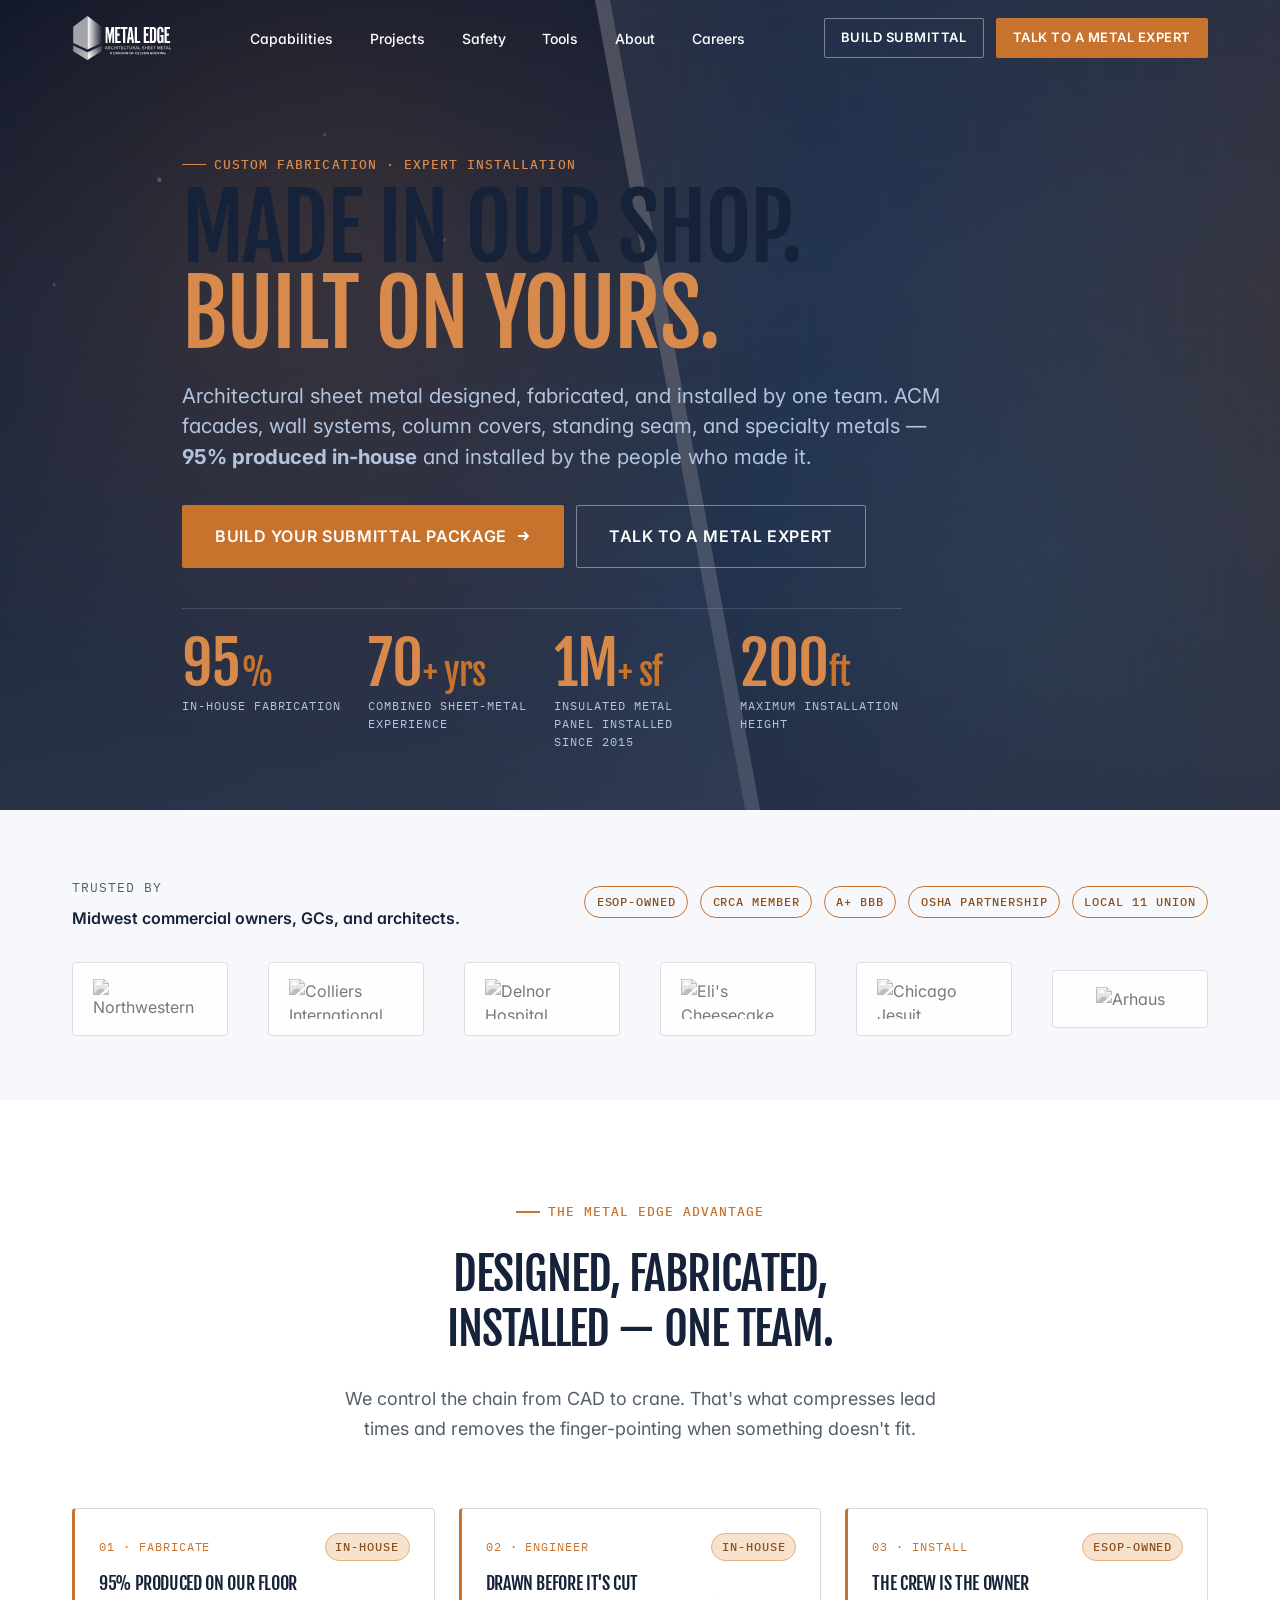
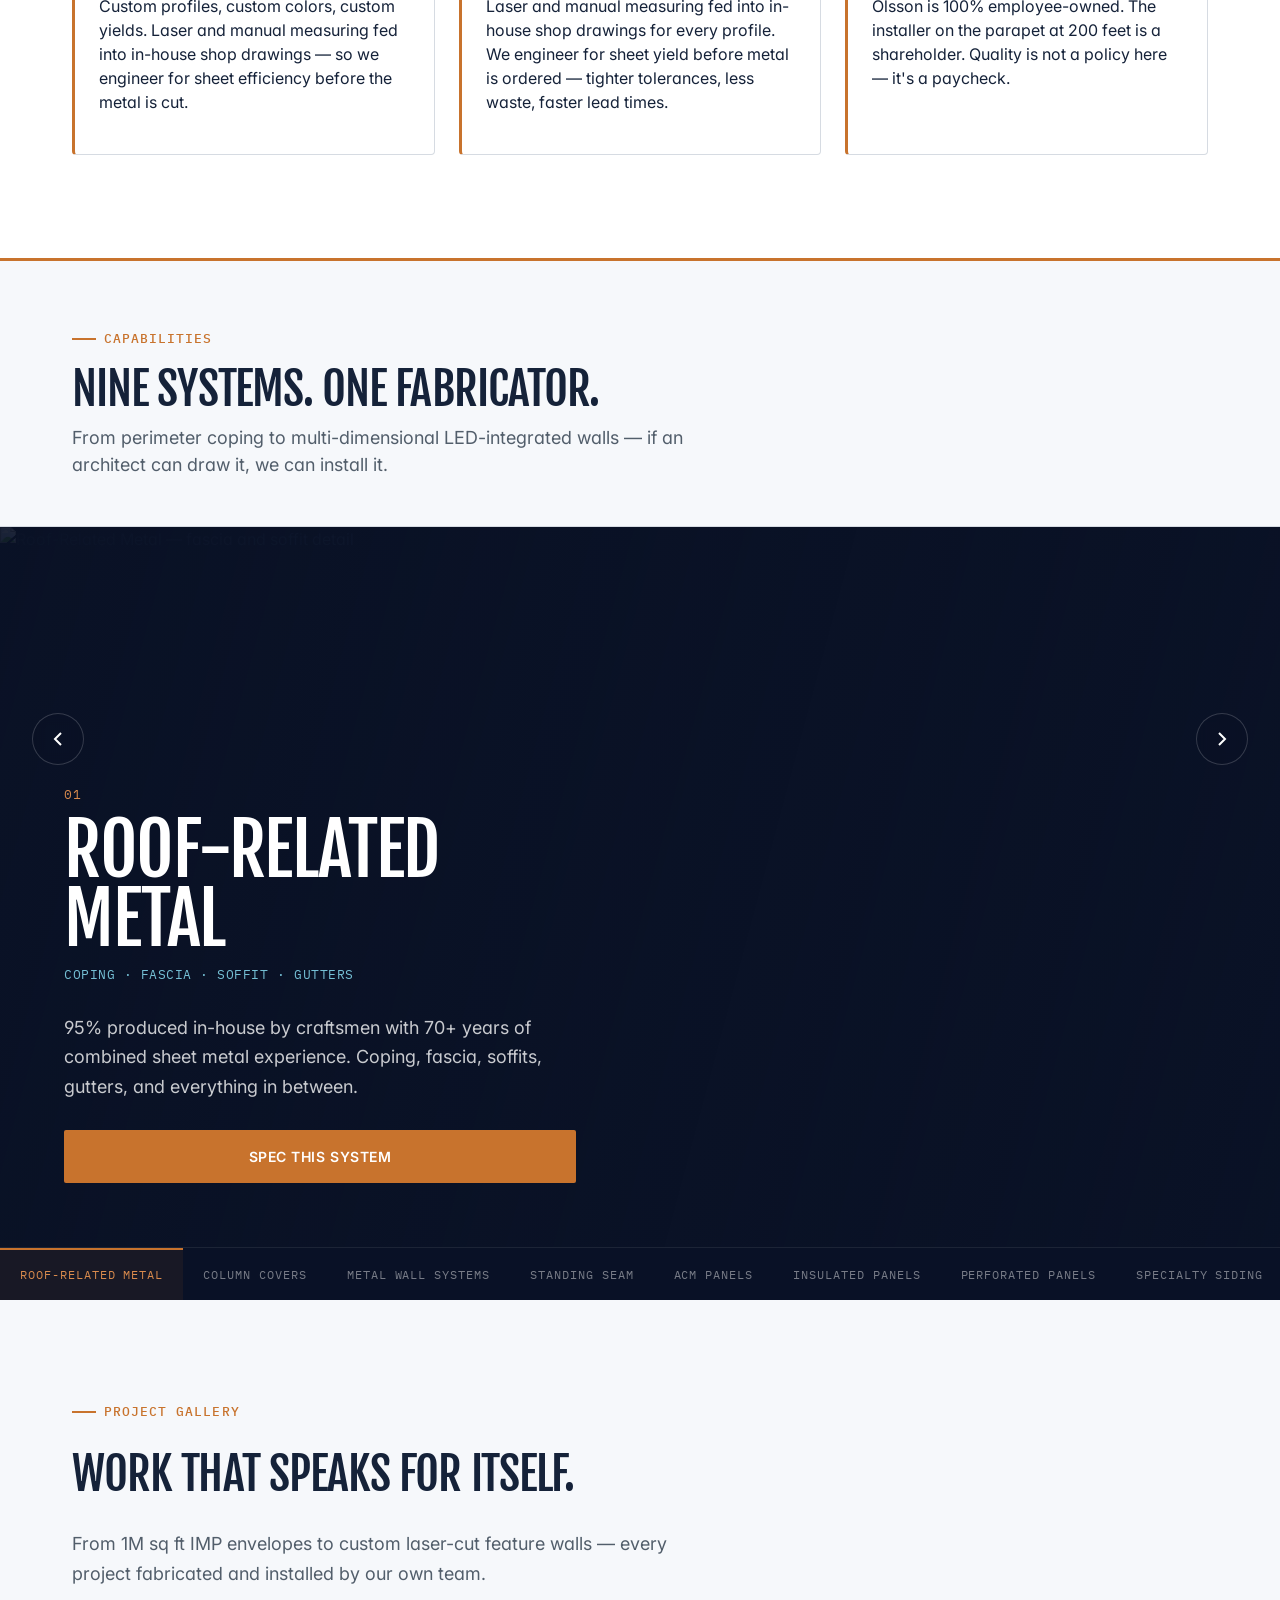
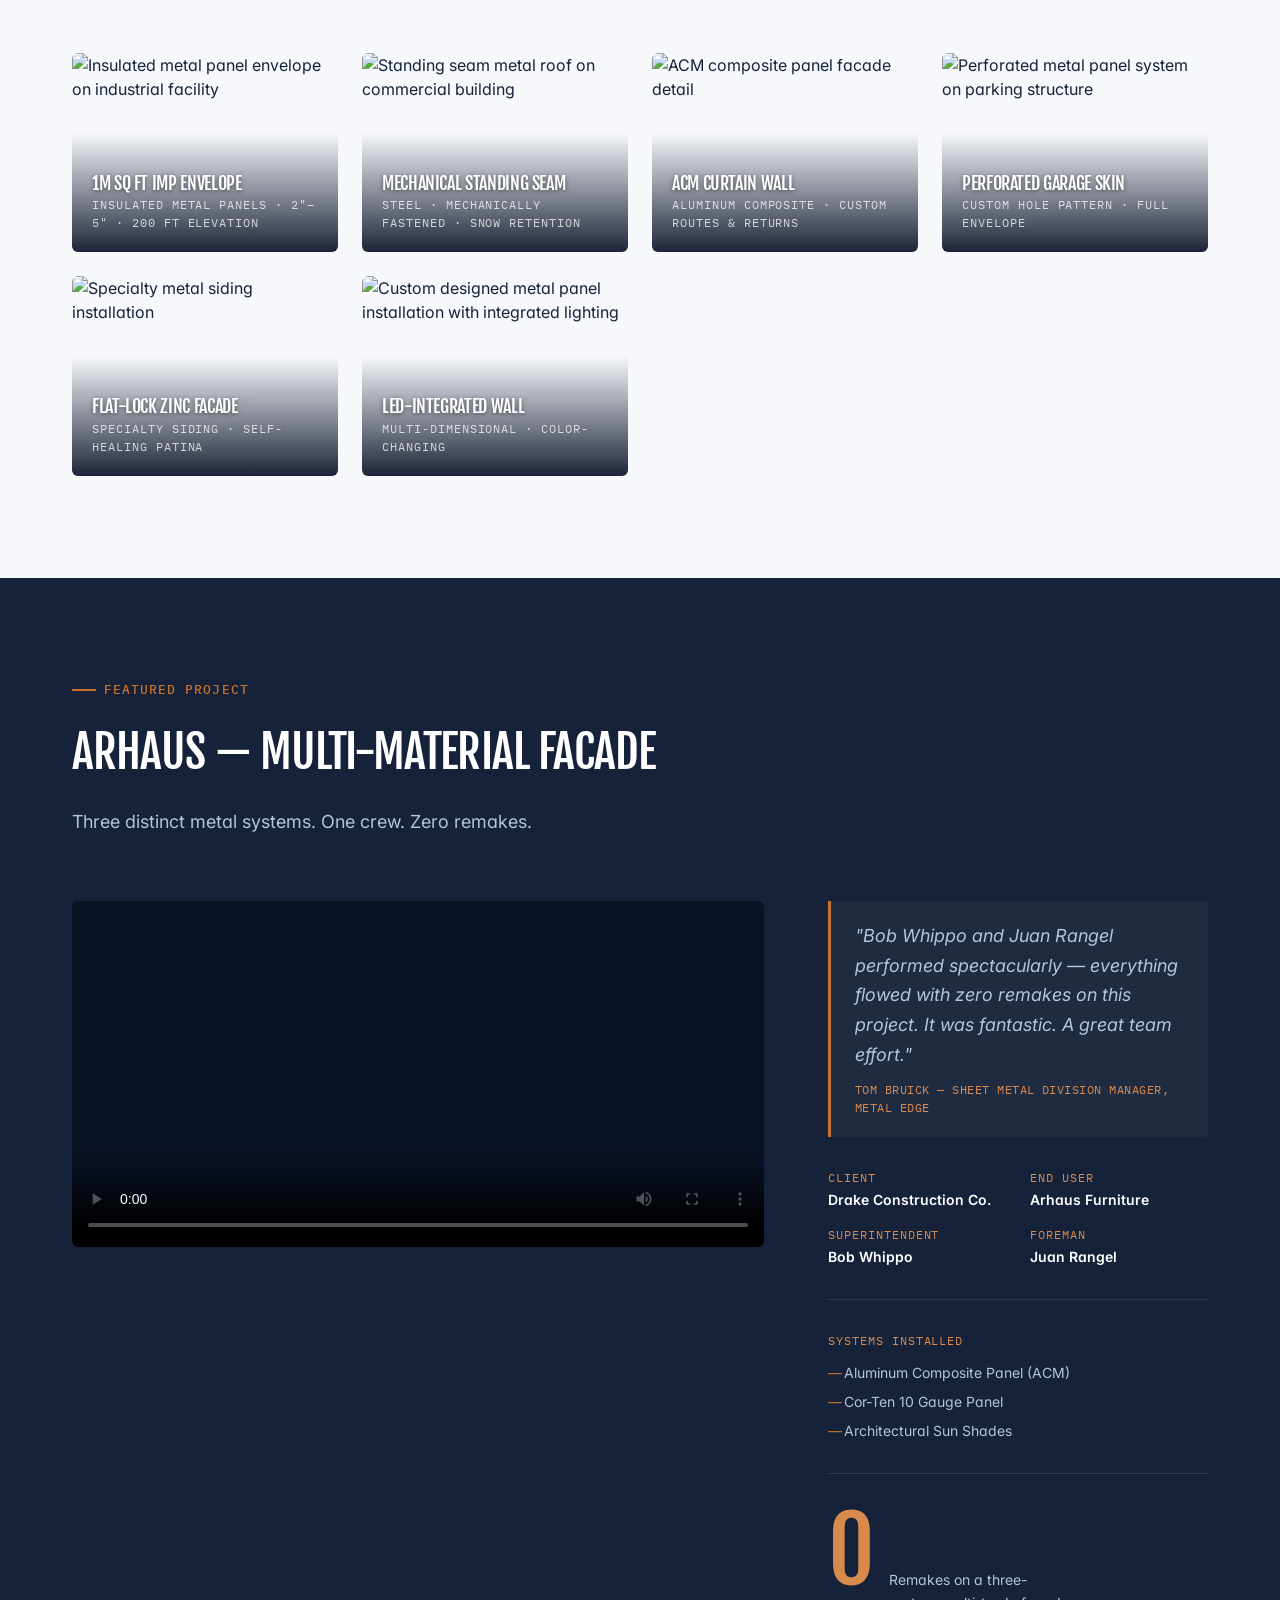
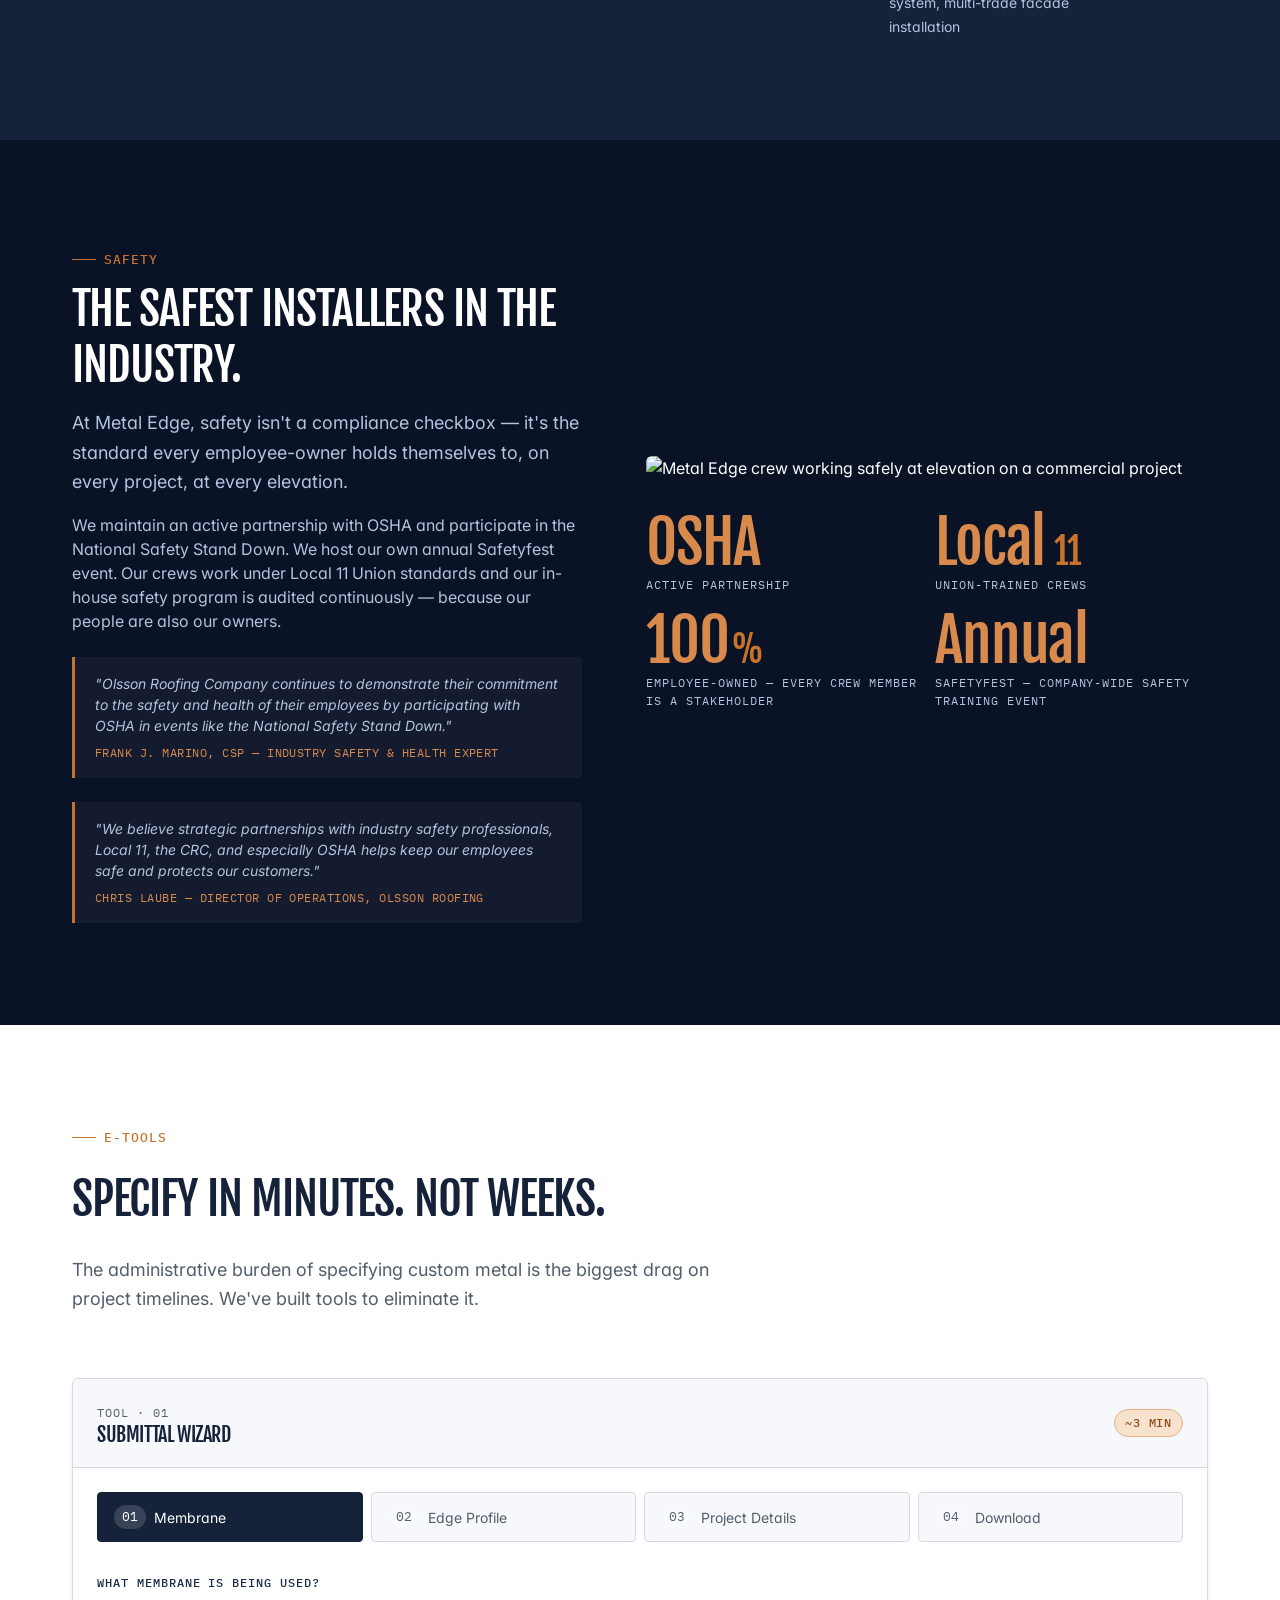
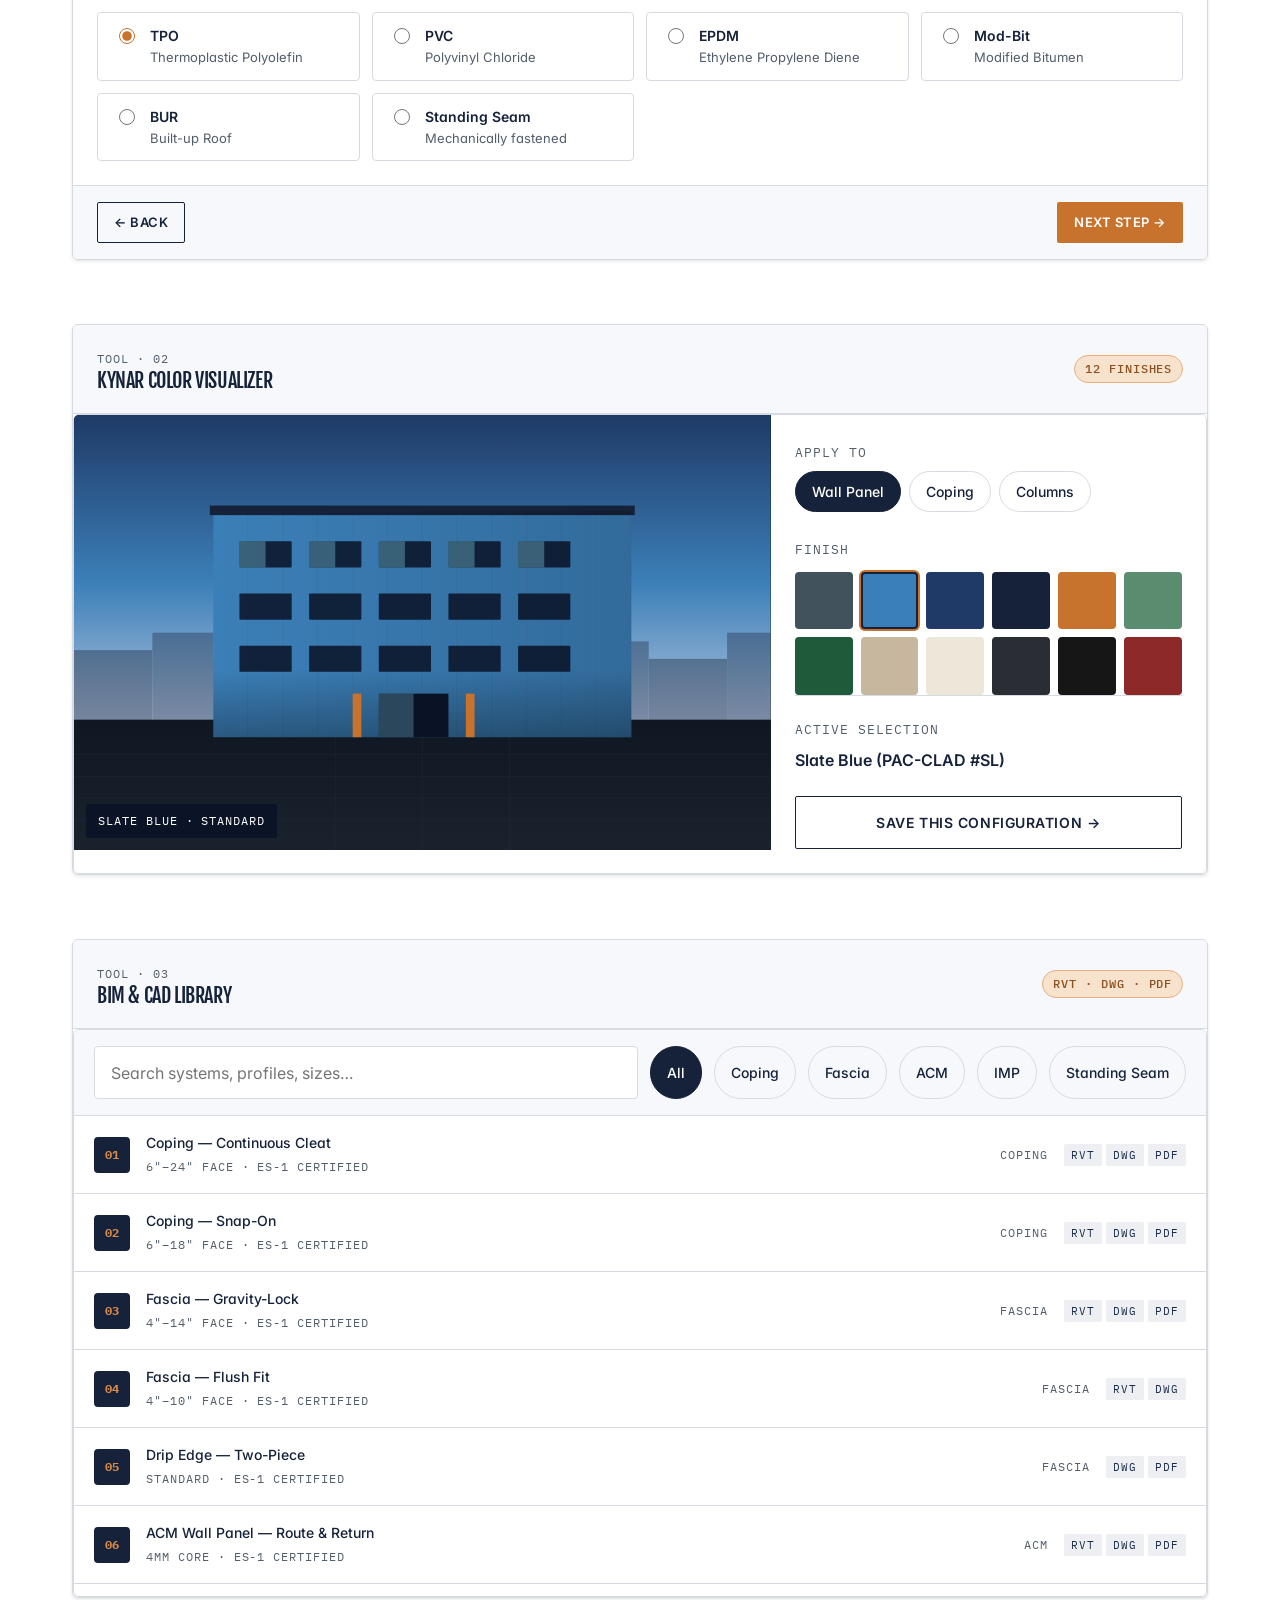
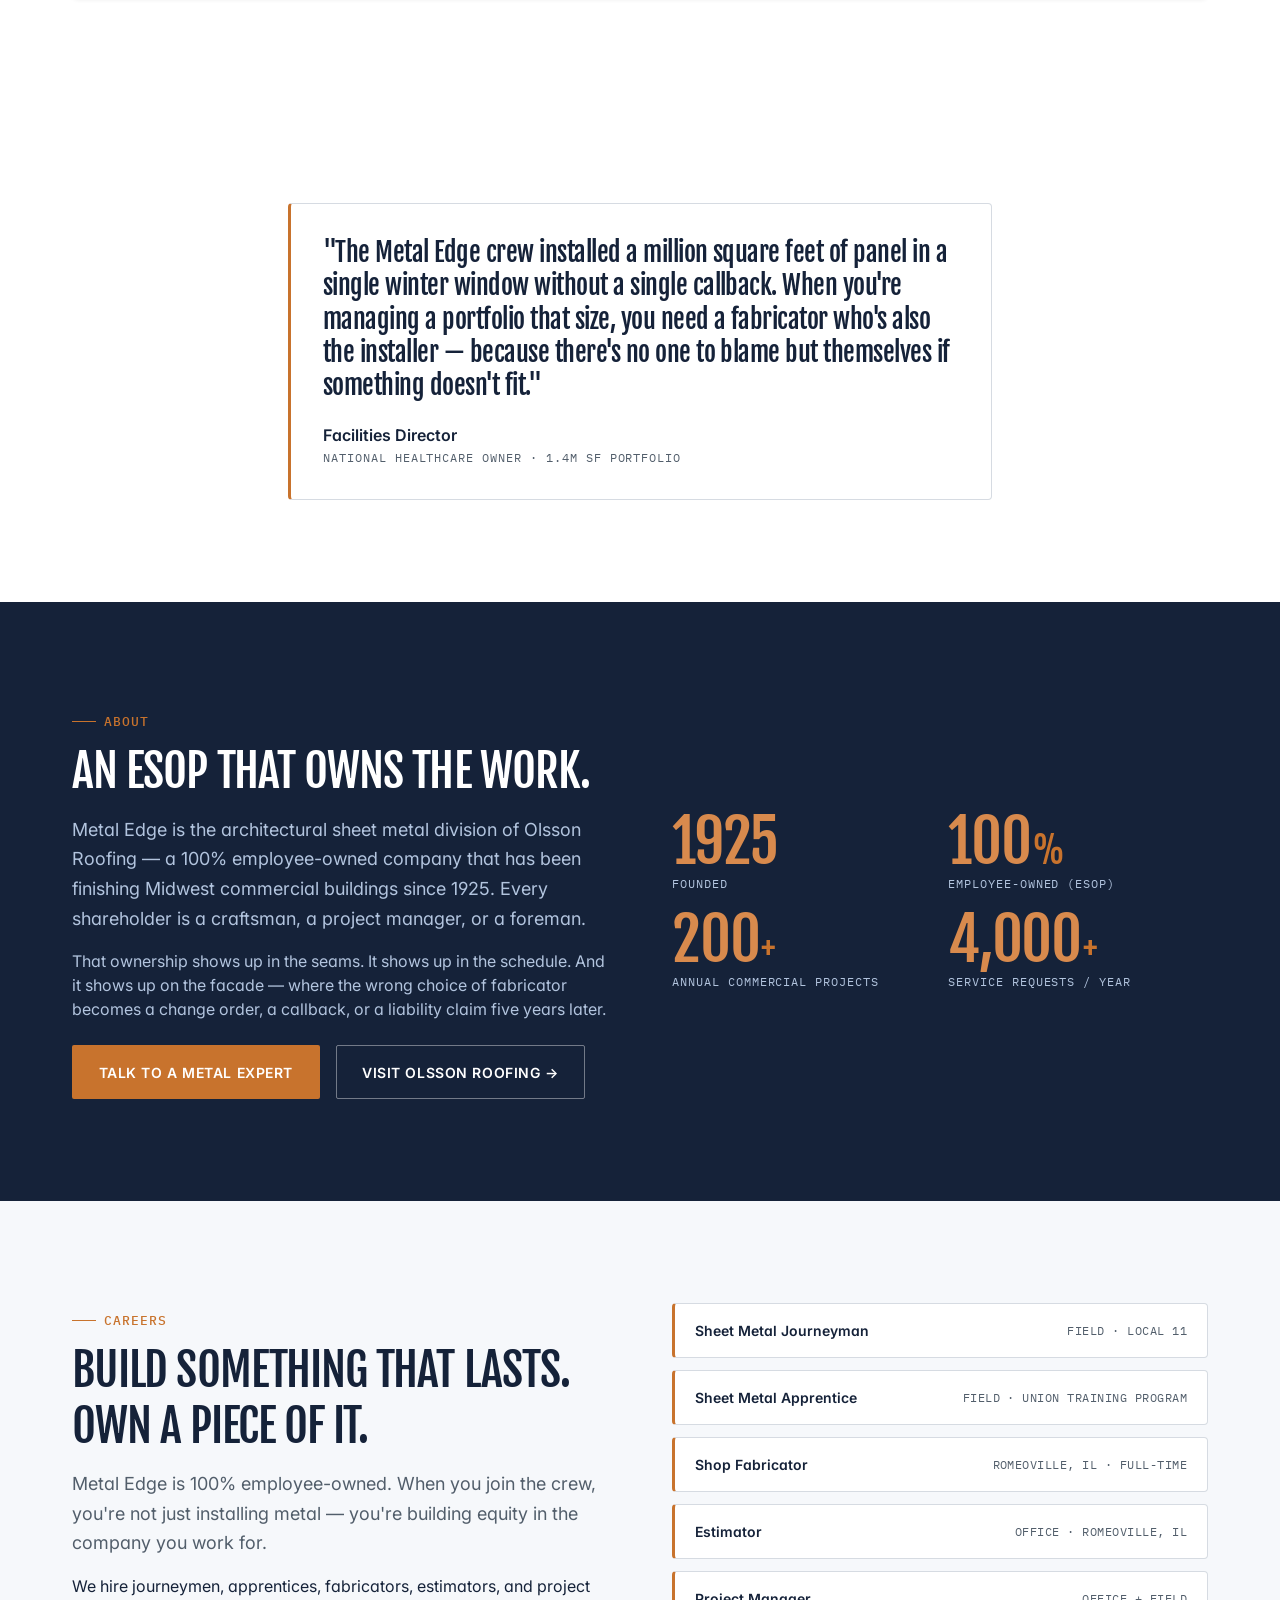
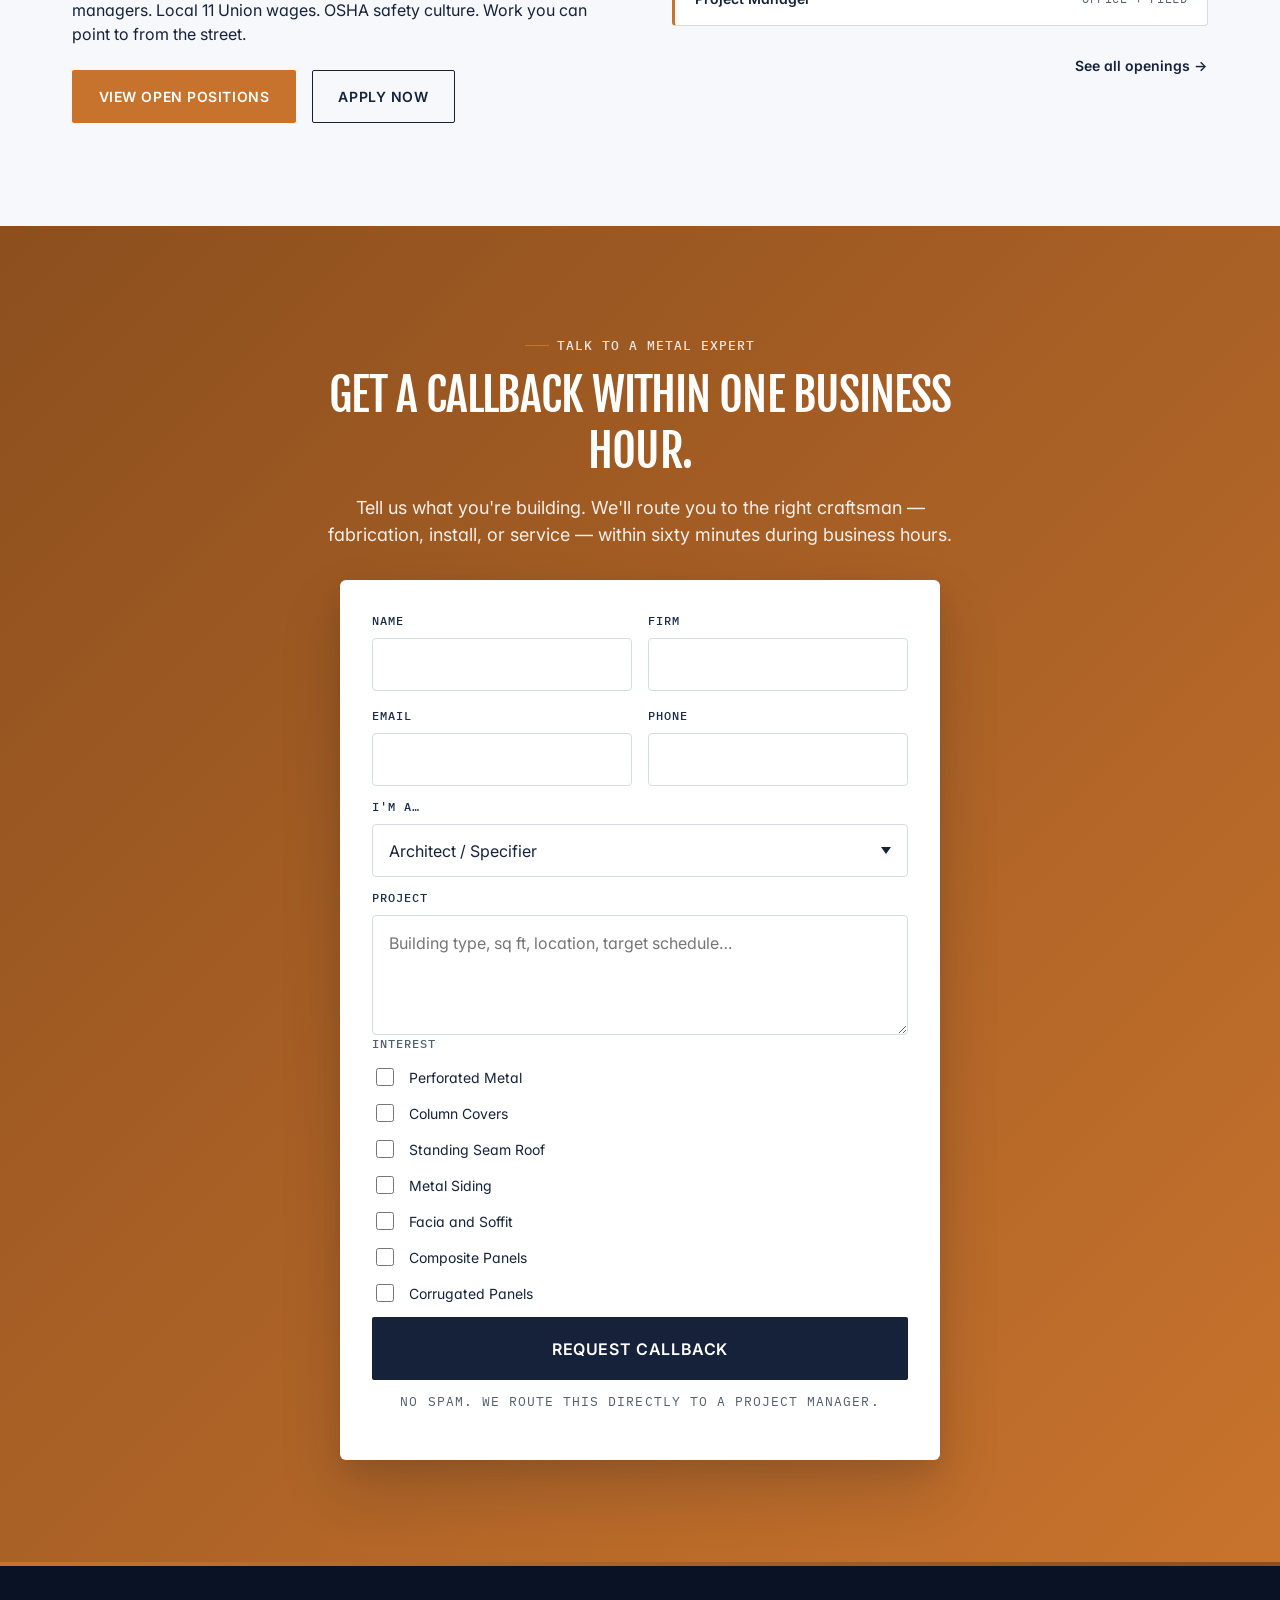
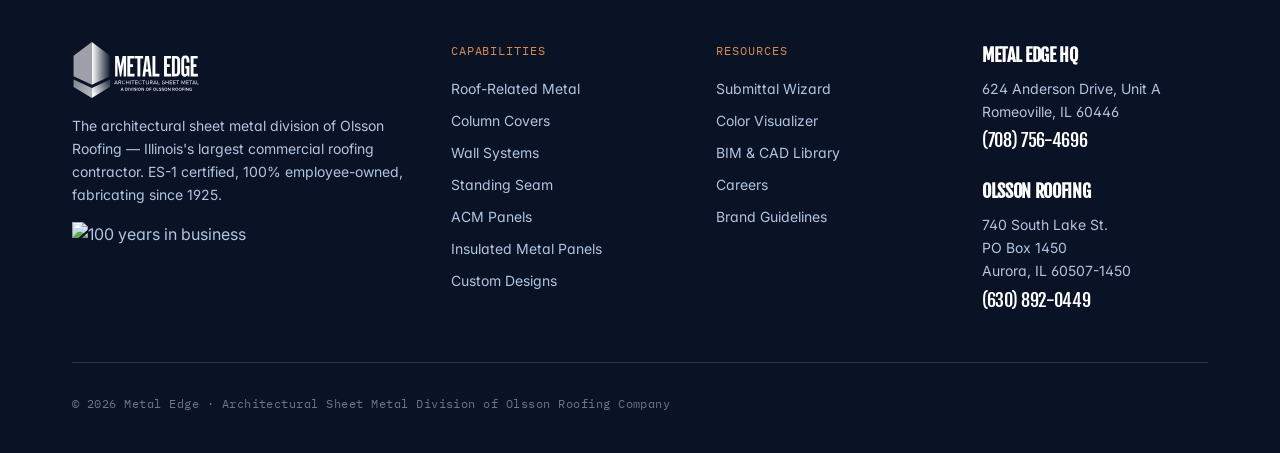
==== commit 4483e093: "Add careers section and full application page Landing page: careers teaser section with 5 open roles" ====
--- a/site/index.html
+++ b/site/index.html
@@ -37,6 +37,7 @@
         <li><a href="#safety" class="nav__link">Safety</a></li>
         <li><a href="#tools" class="nav__link">Tools</a></li>
         <li><a href="#about" class="nav__link">About</a></li>
+        <li><a href="careers.html" class="nav__link">Careers</a></li>
       </ul>
     </nav>
 
@@ -59,6 +60,7 @@
       <li><a href="#safety">Safety</a></li>
       <li><a href="#tools">Tools</a></li>
       <li><a href="#about">About</a></li>
+      <li><a href="careers.html">Careers</a></li>
       <li><a href="#contact">Talk to a Metal Expert</a></li>
     </ul>
   </div>
@@ -895,6 +897,49 @@
   </div>
 </section>
 
+<!-- ========================== CAREERS ========================== -->
+<section class="section section--alt" id="careers" aria-labelledby="careersHeading">
+  <div class="container">
+    <div class="careers-teaser">
+      <div class="careers-teaser__copy">
+        <span class="eyebrow">Careers</span>
+        <h2 id="careersHeading">Build something that lasts. Own a piece of it.</h2>
+        <p class="lede">Metal Edge is 100% employee-owned. When you join the crew, you're not just installing metal — you're building equity in the company you work for.</p>
+        <p>We hire journeymen, apprentices, fabricators, estimators, and project managers. Local 11 Union wages. OSHA safety culture. Work you can point to from the street.</p>
+        <div class="cluster" style="gap: var(--space-4); margin-top: var(--space-6);">
+          <a href="careers.html" class="btn btn--primary">View Open Positions</a>
+          <a href="careers.html#apply" class="btn btn--secondary">Apply Now</a>
+        </div>
+      </div>
+      <div class="careers-teaser__roles">
+        <div class="careers-role">
+          <span class="careers-role__title">Sheet Metal Journeyman</span>
+          <span class="careers-role__tag">Field · Local 11</span>
+        </div>
+        <div class="careers-role">
+          <span class="careers-role__title">Sheet Metal Apprentice</span>
+          <span class="careers-role__tag">Field · Union Training Program</span>
+        </div>
+        <div class="careers-role">
+          <span class="careers-role__title">Shop Fabricator</span>
+          <span class="careers-role__tag">Romeoville, IL · Full-Time</span>
+        </div>
+        <div class="careers-role">
+          <span class="careers-role__title">Estimator</span>
+          <span class="careers-role__tag">Office · Romeoville, IL</span>
+        </div>
+        <div class="careers-role">
+          <span class="careers-role__title">Project Manager</span>
+          <span class="careers-role__tag">Office + Field</span>
+        </div>
+        <a href="careers.html" class="careers-role careers-role--cta">
+          See all openings →
+        </a>
+      </div>
+    </div>
+  </div>
+</section>
+
 <!-- ========================== FINAL CTA ========================== -->
 <section class="section section--copper" id="contact">
   <div class="container container--narrow text-center">
@@ -987,6 +1032,7 @@
           <li><a href="#tools">Submittal Wizard</a></li>
           <li><a href="#tools">Color Visualizer</a></li>
           <li><a href="#tools">BIM &amp; CAD Library</a></li>
+          <li><a href="careers.html">Careers</a></li>
           <li><a href="branding-guide.html">Brand Guidelines</a></li>
         </ul>
       </div>
--- a/site/css/components.css
+++ b/site/css/components.css
@@ -1504,3 +1504,192 @@
   accent-color: var(--copper-500);
   cursor: pointer;
 }
+
+/* --- Careers teaser (landing page) --------------------------------- */
+.careers-teaser {
+  display: grid;
+  grid-template-columns: 1fr 1fr;
+  gap: var(--space-16);
+  align-items: start;
+}
+@media (max-width: 768px) {
+  .careers-teaser { grid-template-columns: 1fr; gap: var(--space-10); }
+}
+.careers-role {
+  display: flex;
+  align-items: center;
+  justify-content: space-between;
+  padding: var(--space-4) var(--space-5);
+  border: 1px solid var(--color-border);
+  border-left: 3px solid var(--copper-500);
+  border-radius: var(--radius-sm);
+  background: var(--white);
+  margin-bottom: var(--space-3);
+}
+.careers-role__title {
+  font-weight: var(--fw-semibold);
+  color: var(--navy-900);
+  font-size: var(--fs-sm);
+}
+.careers-role__tag {
+  font-family: var(--font-mono);
+  font-size: var(--fs-2xs);
+  color: var(--color-text-muted);
+  letter-spacing: var(--tracking-wide);
+  text-transform: uppercase;
+}
+.careers-role--cta {
+  border-left-color: transparent;
+  background: transparent;
+  justify-content: flex-end;
+  color: var(--copper-600);
+  font-weight: var(--fw-semibold);
+  font-size: var(--fs-sm);
+  text-decoration: none;
+  border-color: transparent;
+  padding-right: 0;
+}
+.careers-role--cta:hover { color: var(--copper-700); }
+
+/* --- Careers benefits grid ----------------------------------------- */
+.careers-benefits {
+  display: grid;
+  grid-template-columns: repeat(auto-fit, minmax(280px, 1fr));
+  gap: var(--space-8);
+  margin-top: var(--space-10);
+}
+.careers-benefit {
+  display: flex;
+  flex-direction: column;
+  gap: var(--space-3);
+}
+.careers-benefit__icon {
+  width: 40px;
+  height: 40px;
+  color: var(--copper-500);
+}
+.careers-benefit__icon svg { width: 100%; height: 100%; }
+.careers-benefit__title {
+  font-family: var(--font-display);
+  font-size: var(--fs-md);
+  text-transform: uppercase;
+  letter-spacing: var(--tracking-tight);
+  color: var(--navy-900);
+  margin: 0;
+}
+.careers-benefit__desc {
+  font-size: var(--fs-sm);
+  color: var(--color-text-muted);
+  line-height: var(--lh-relaxed);
+  margin: 0;
+}
+
+/* --- Careers job listings ------------------------------------------ */
+.careers-listings {
+  display: flex;
+  flex-direction: column;
+  gap: var(--space-6);
+  margin-top: var(--space-10);
+}
+.careers-listing {
+  background: var(--white);
+  border: 1px solid var(--color-border);
+  border-radius: var(--radius-md);
+  padding: var(--space-7);
+}
+.careers-listing__head {
+  display: flex;
+  align-items: flex-start;
+  justify-content: space-between;
+  gap: var(--space-4);
+  margin-bottom: var(--space-4);
+}
+.careers-listing__title {
+  font-family: var(--font-display);
+  font-size: var(--fs-xl);
+  text-transform: uppercase;
+  letter-spacing: var(--tracking-tight);
+  color: var(--navy-900);
+  margin: 0;
+}
+.careers-listing__desc {
+  font-size: var(--fs-sm);
+  color: var(--color-text);
+  line-height: var(--lh-relaxed);
+  margin: 0 0 var(--space-4);
+}
+.careers-listing__reqs {
+  margin: 0;
+  padding-left: var(--space-5);
+  display: flex;
+  flex-direction: column;
+  gap: var(--space-1);
+}
+.careers-listing__reqs li {
+  font-size: var(--fs-sm);
+  color: var(--color-text-muted);
+  line-height: var(--lh-relaxed);
+}
+
+/* --- Careers application form -------------------------------------- */
+.careers-form {
+  display: flex;
+  flex-direction: column;
+  gap: var(--space-10);
+  margin-top: var(--space-10);
+}
+.careers-form__section {
+  display: flex;
+  flex-direction: column;
+  gap: var(--space-5);
+  padding-bottom: var(--space-10);
+  border-bottom: 1px solid var(--color-border);
+}
+.careers-form__section-title {
+  font-family: var(--font-display);
+  font-size: var(--fs-lg);
+  text-transform: uppercase;
+  letter-spacing: var(--tracking-tight);
+  color: var(--navy-900);
+  margin: 0 0 var(--space-2);
+}
+.careers-form__row {
+  display: grid;
+  grid-template-columns: 1fr 1fr;
+  gap: var(--space-4);
+}
+@media (max-width: 600px) {
+  .careers-form__row { grid-template-columns: 1fr; }
+  .careers-listing__head { flex-direction: column; }
+}
+.careers-form__radio-group,
+.careers-form__check-group {
+  display: flex;
+  flex-direction: column;
+  gap: var(--space-3);
+  margin-top: var(--space-2);
+}
+.careers-form__radio-label {
+  display: flex;
+  align-items: center;
+  gap: var(--space-3);
+  font-size: var(--fs-sm);
+  color: var(--navy-900);
+  cursor: pointer;
+}
+.careers-form__radio-label input[type=radio] {
+  width: 18px;
+  height: 18px;
+  accent-color: var(--copper-500);
+  flex-shrink: 0;
+}
+.careers-form__submit {
+  display: flex;
+  flex-direction: column;
+  align-items: flex-start;
+  gap: var(--space-2);
+}
+.field__req {
+  color: var(--copper-600);
+  font-weight: var(--fw-semibold);
+}
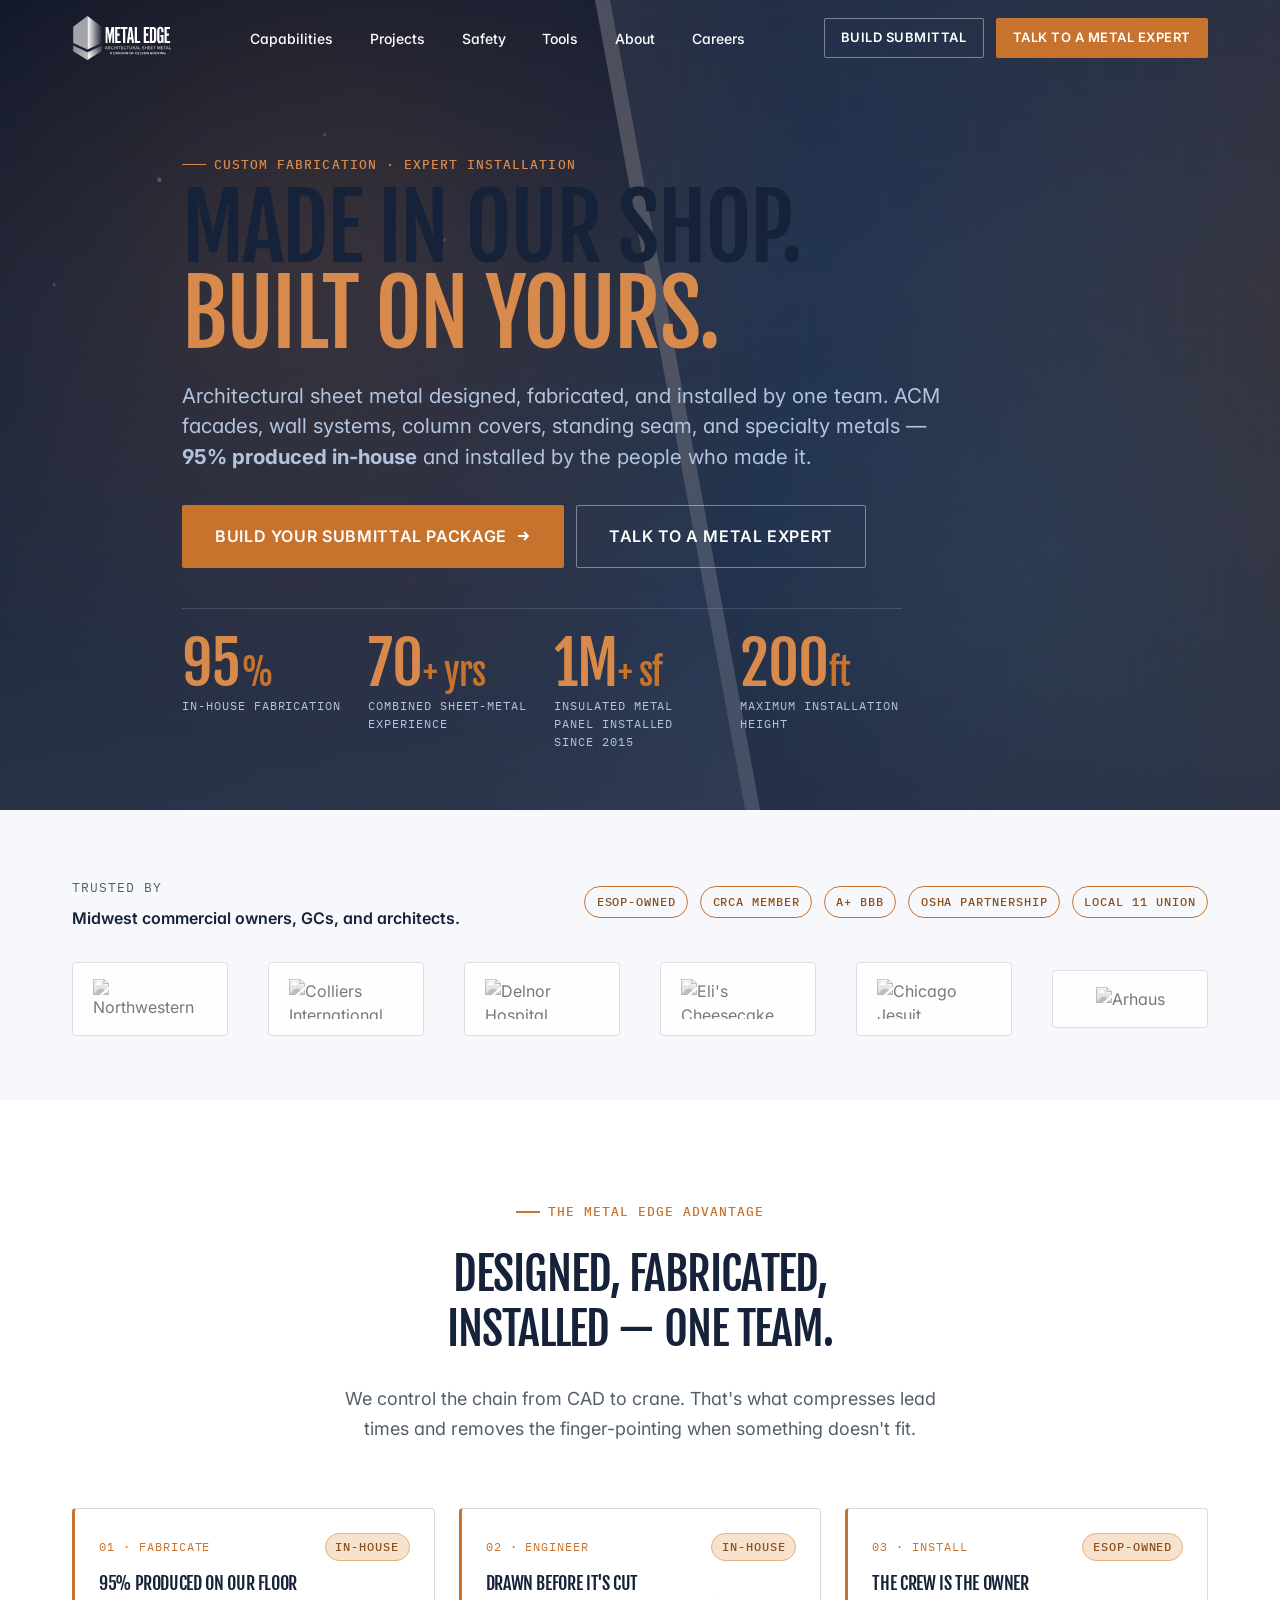
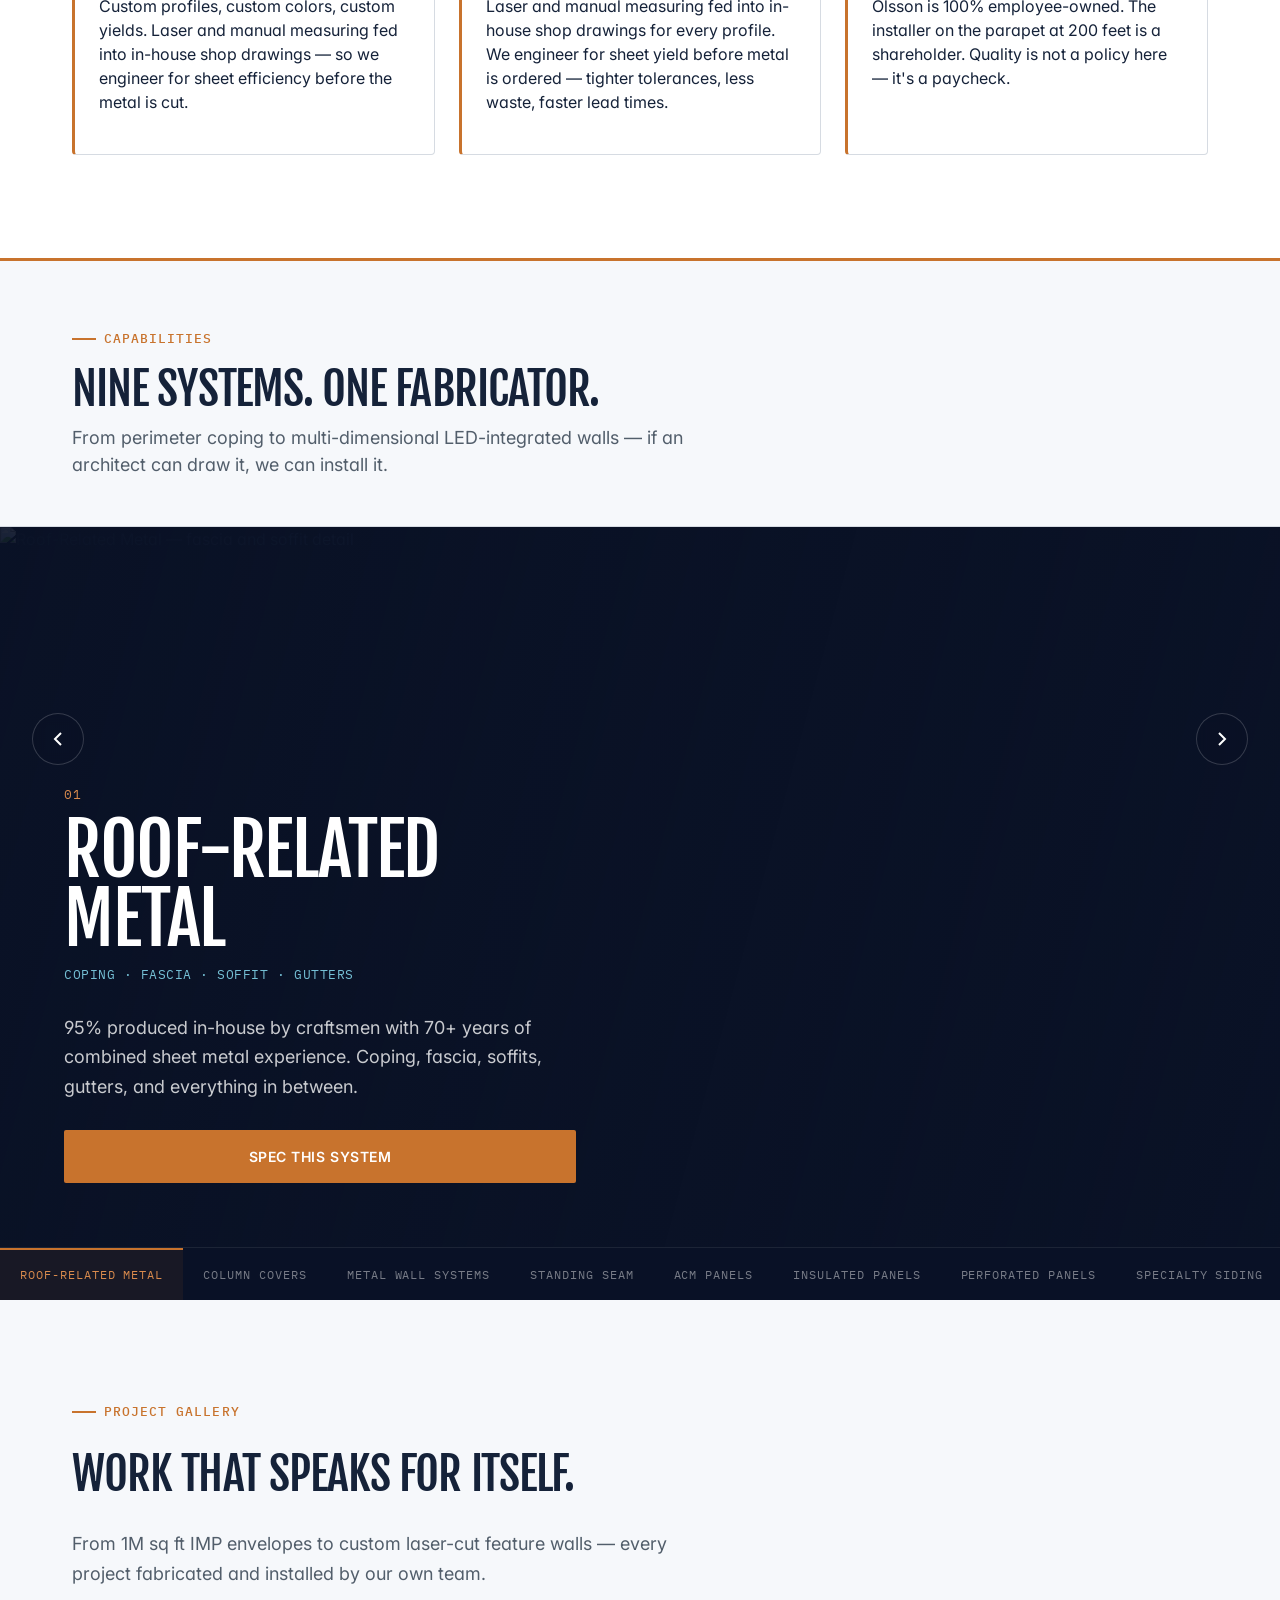
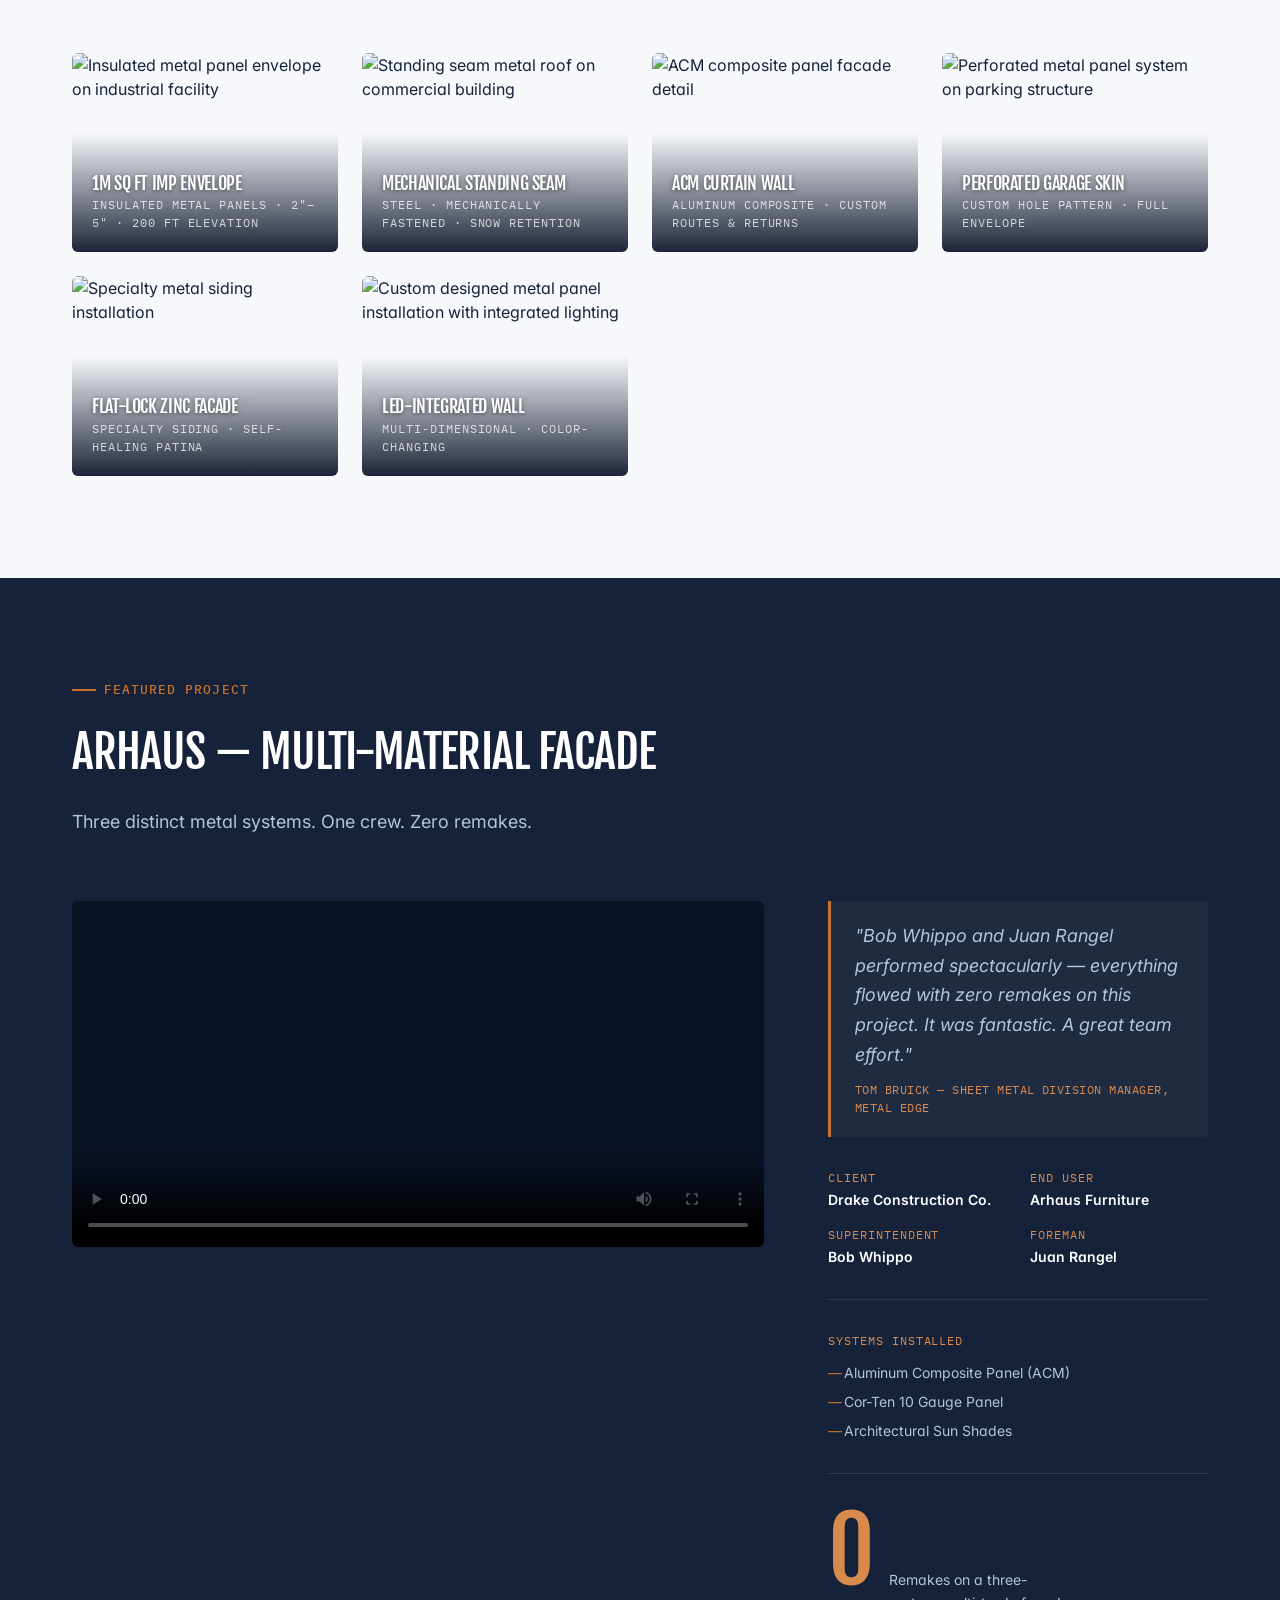
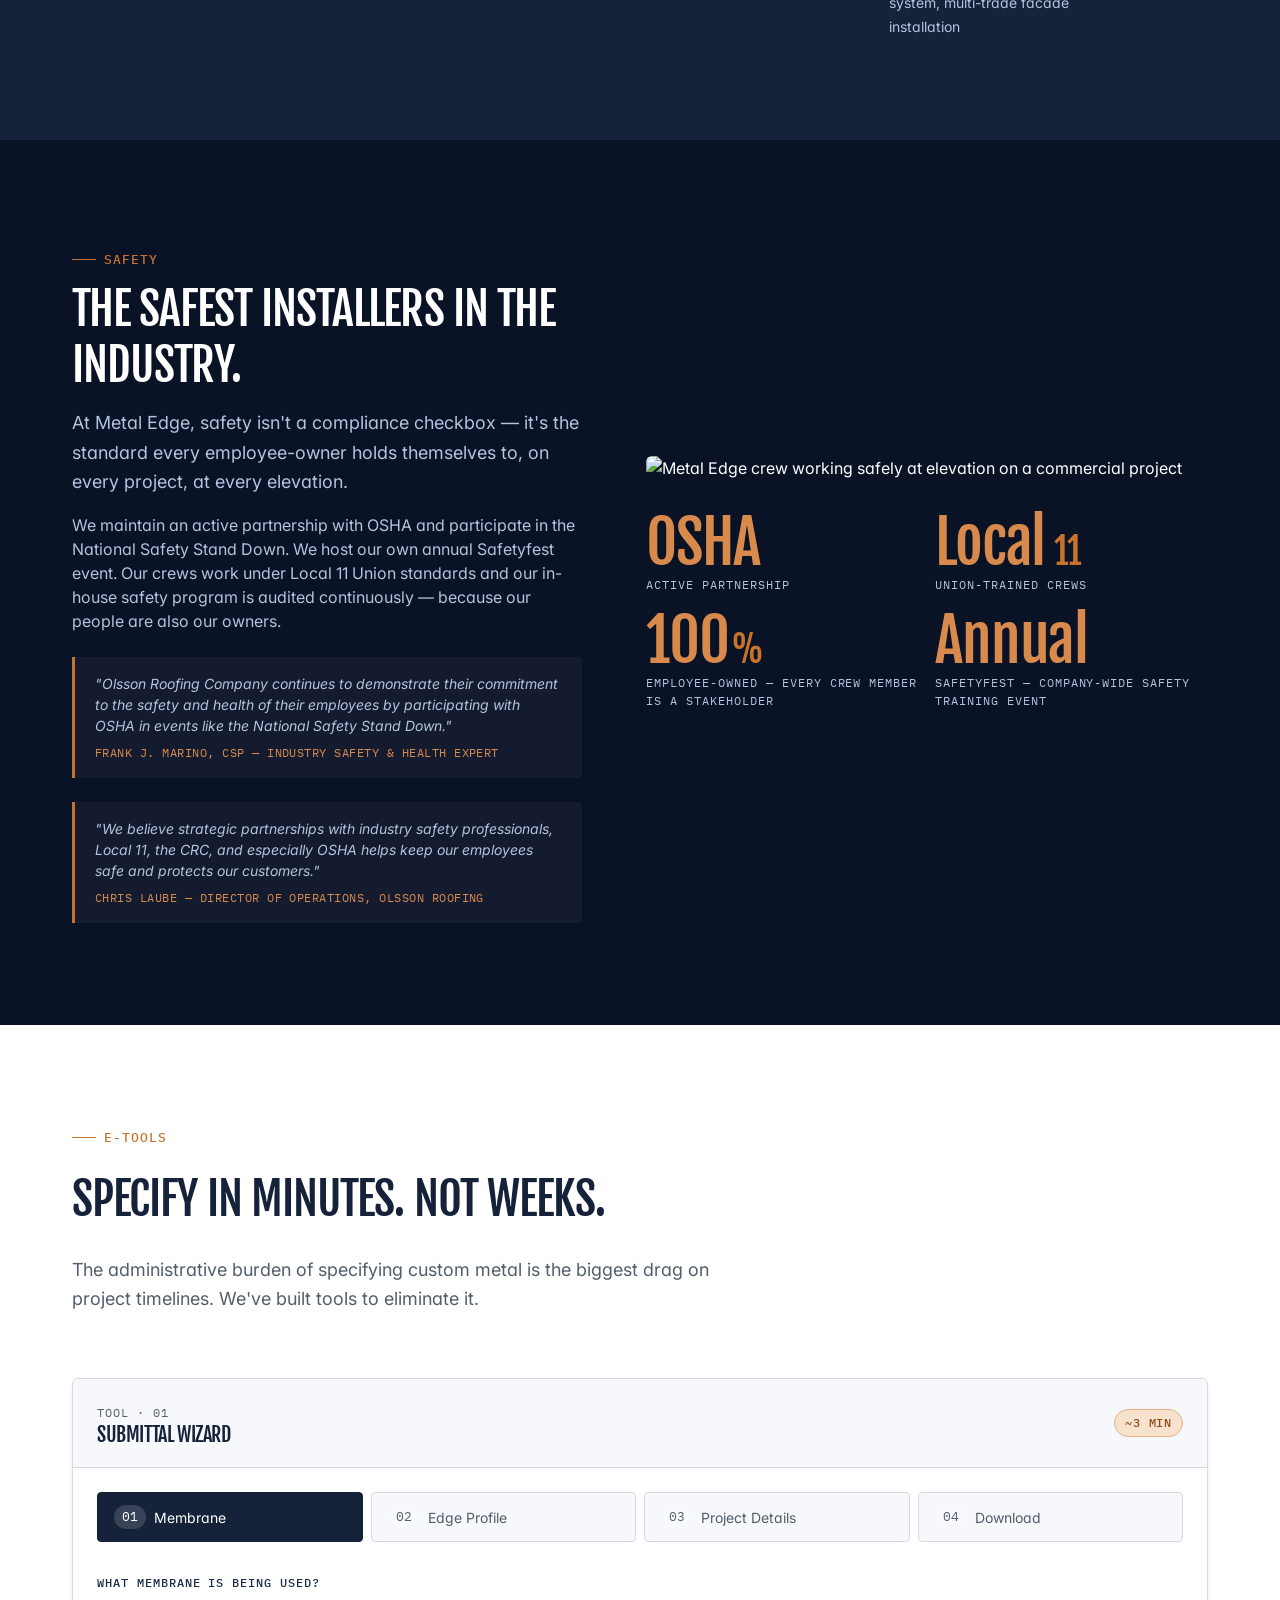
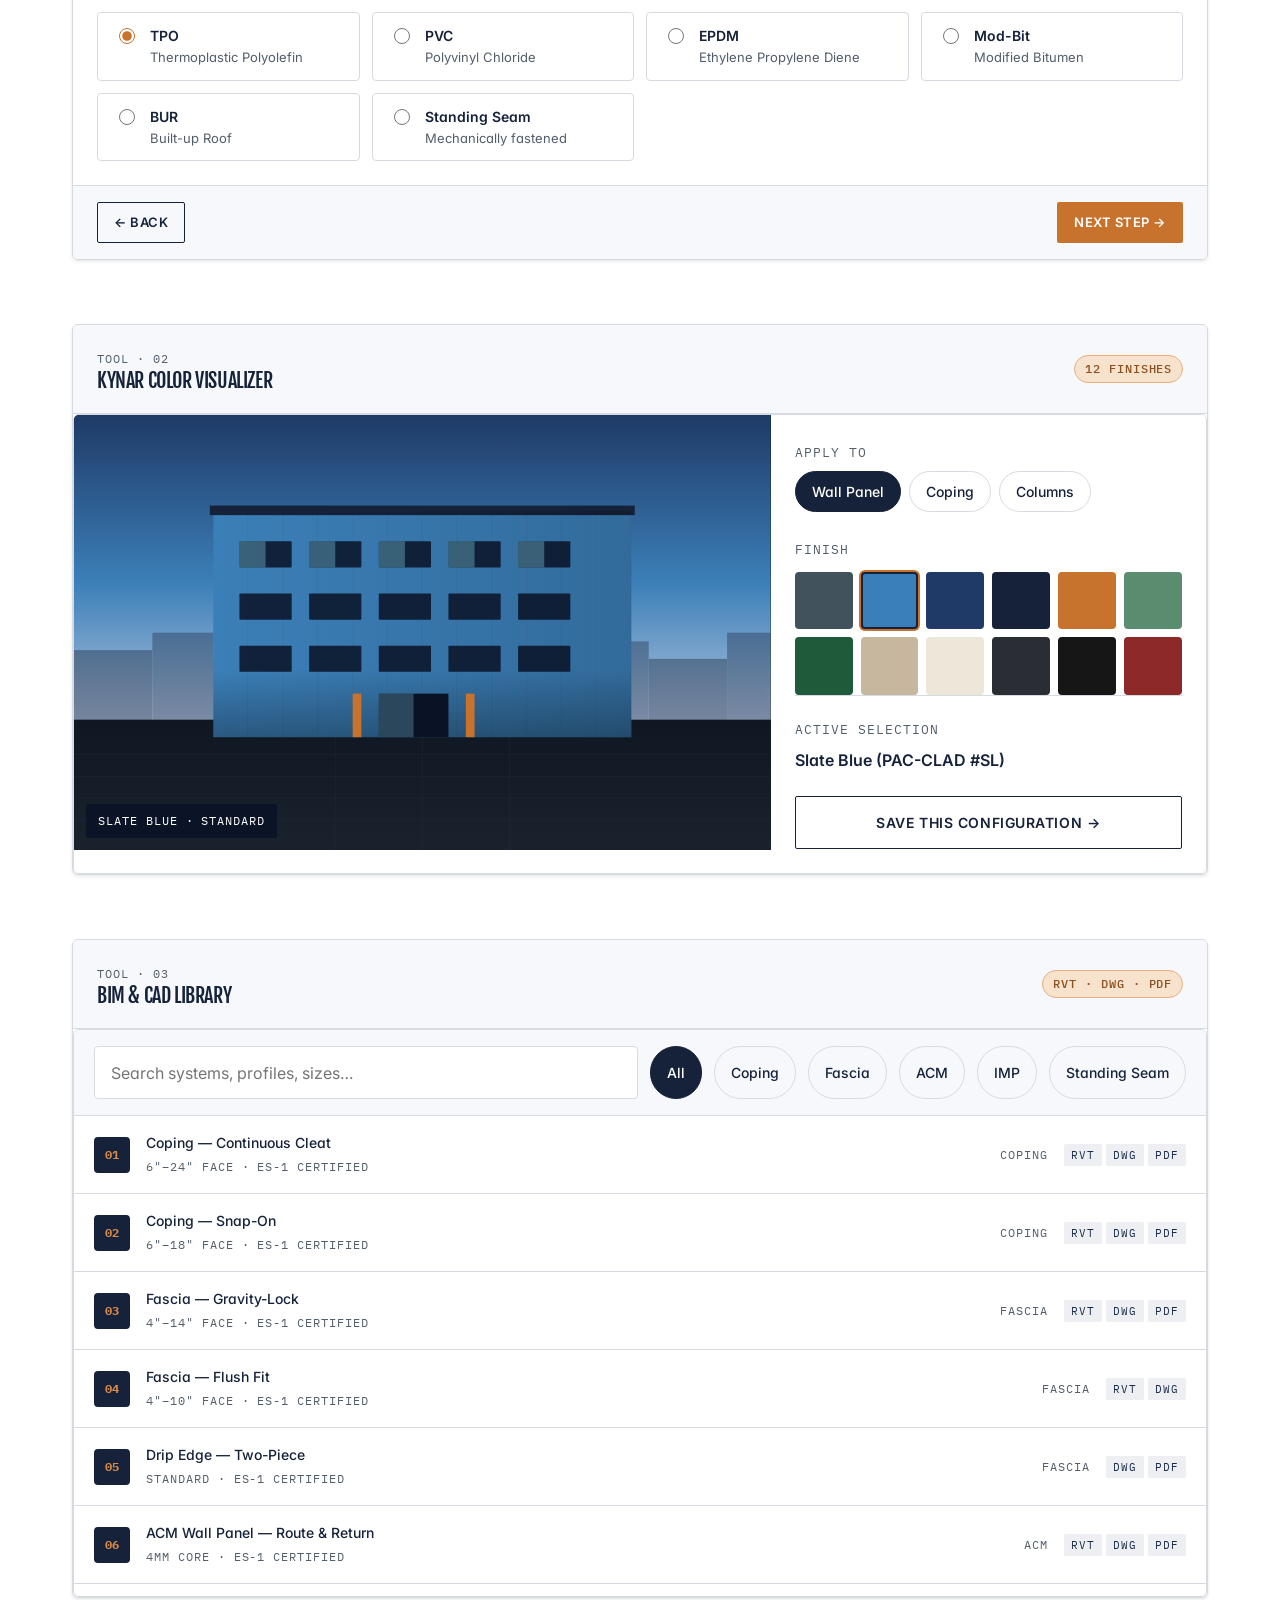
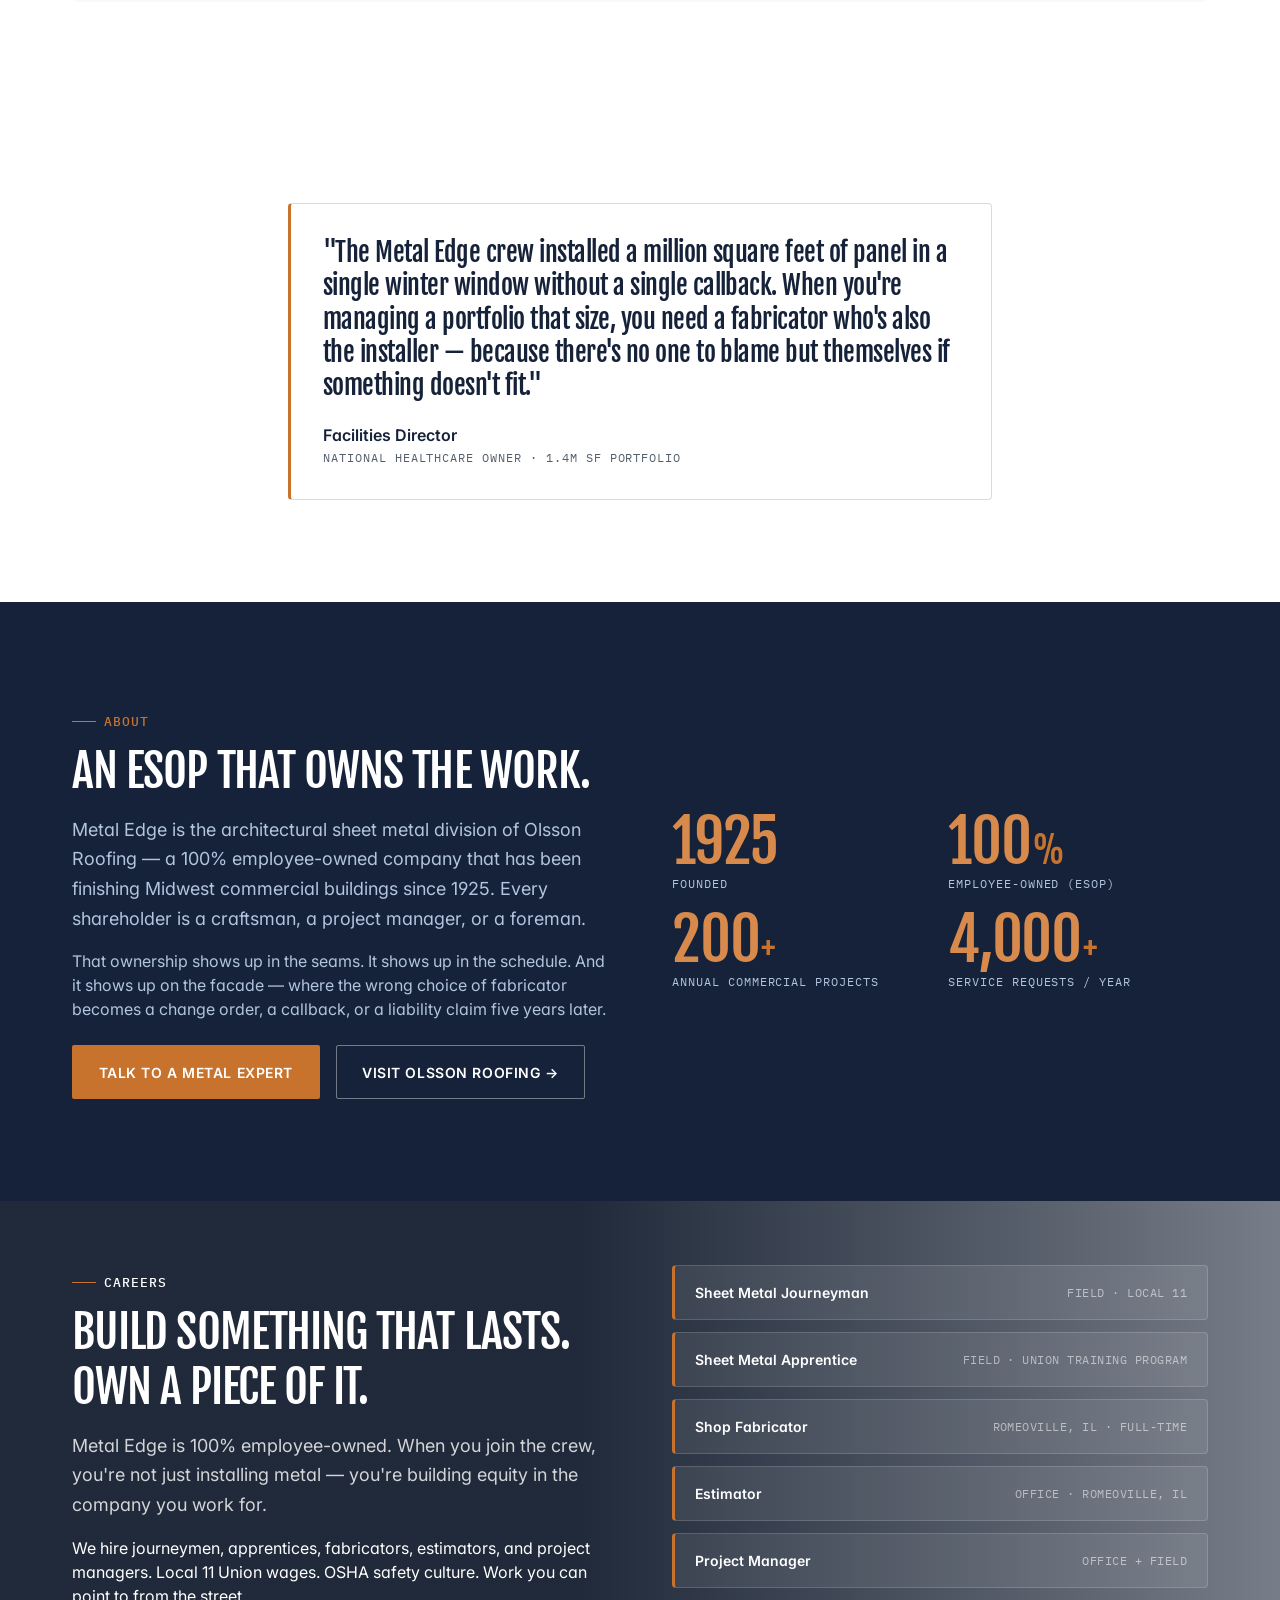
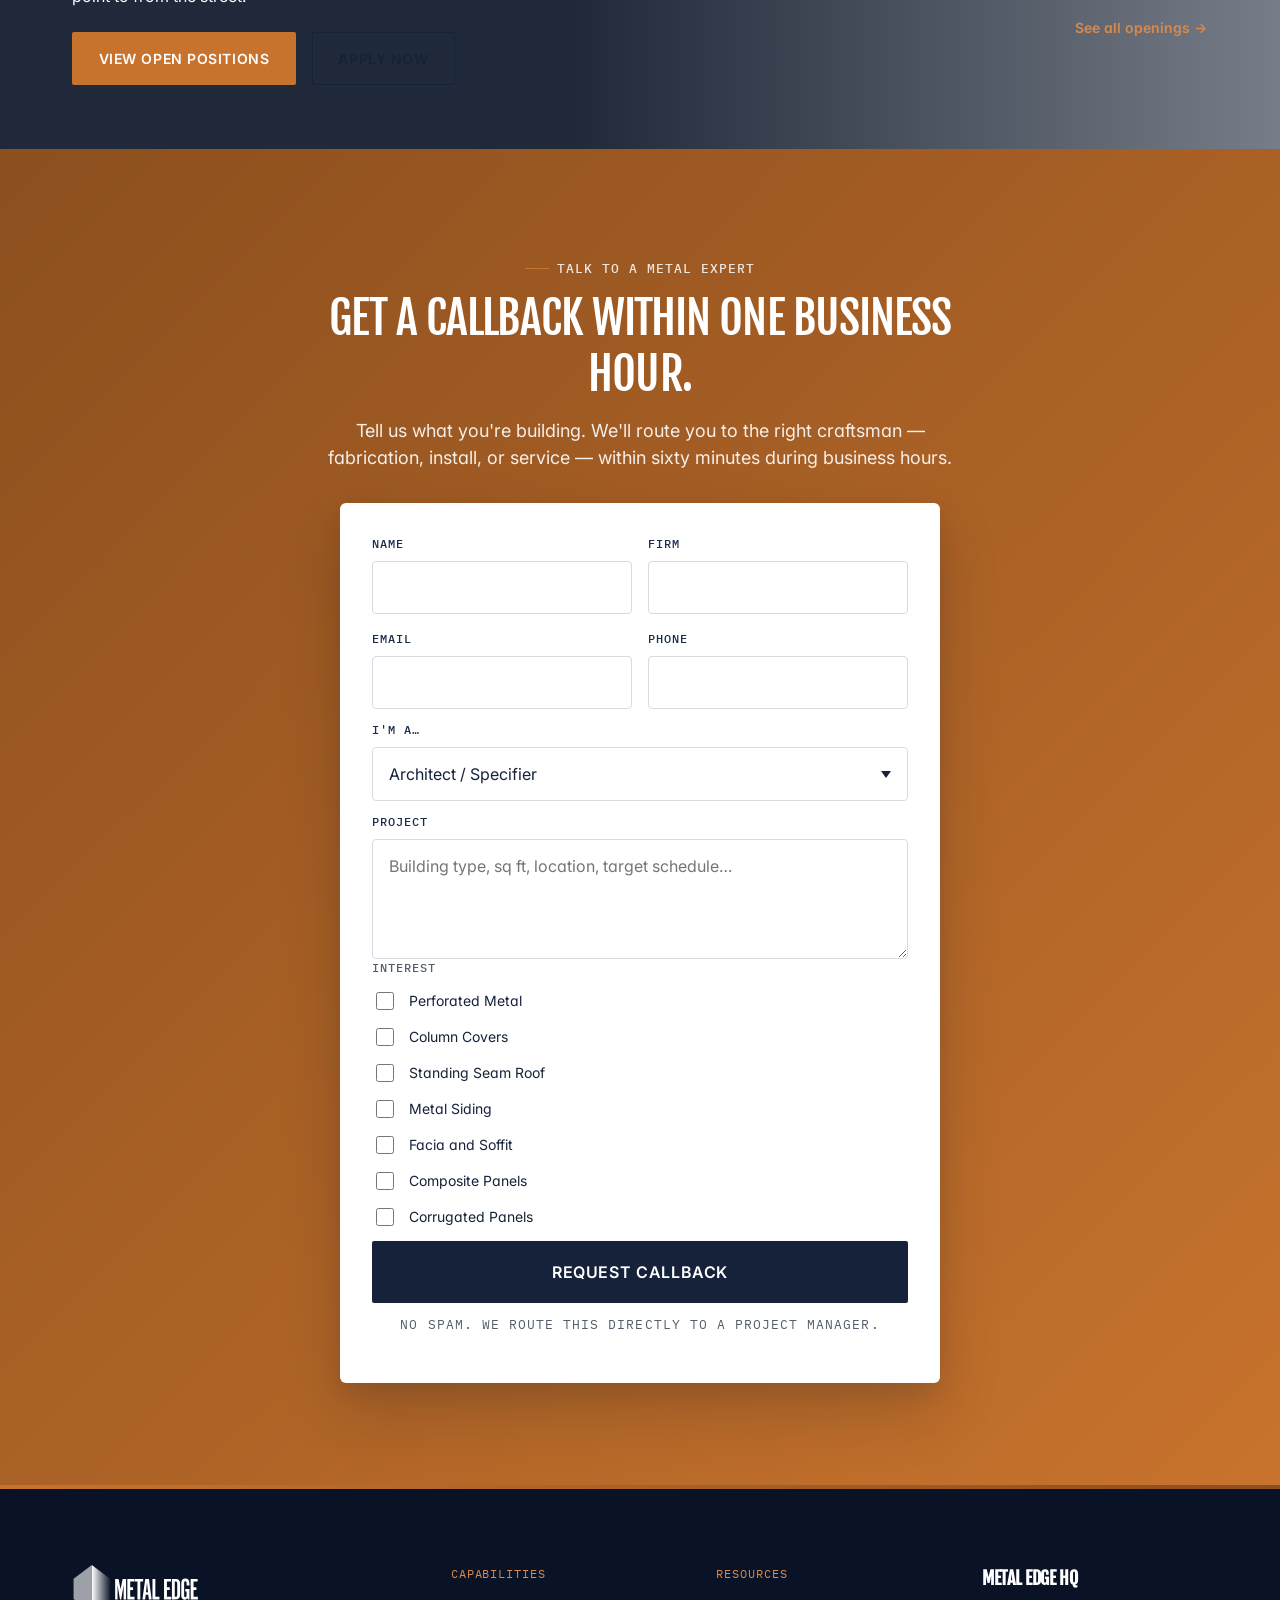
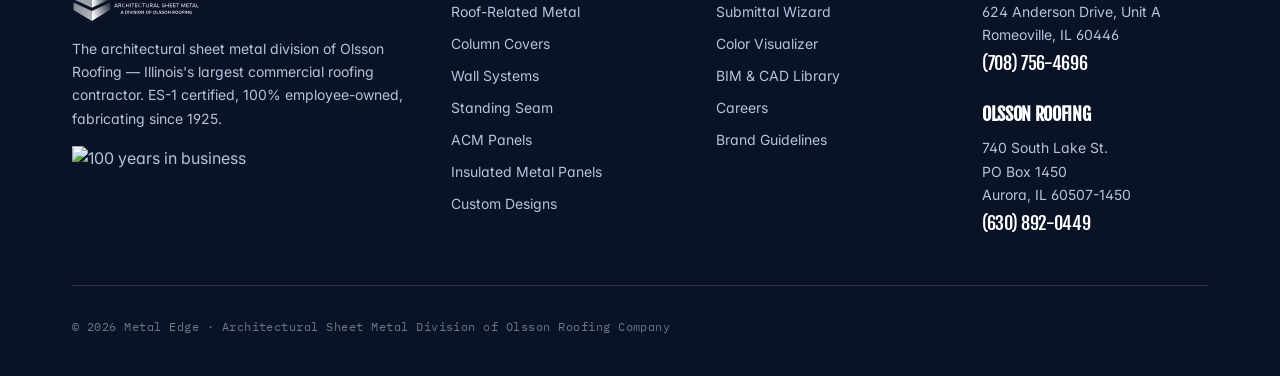
==== commit 0675c3fe: "Add AI-generated shop hero image to careers sections gpt-image-2 image of metal worker at press brak" ====
--- a/site/index.html
+++ b/site/index.html
@@ -898,7 +898,8 @@
 </section>
 
 <!-- ========================== CAREERS ========================== -->
-<section class="section section--alt" id="careers" aria-labelledby="careersHeading">
+<section class="section section--alt" id="careers" aria-labelledby="careersHeading" style="padding: 0; overflow: hidden;">
+  <div class="careers-teaser-hero" style="background-image: url('https://res.cloudinary.com/dsbllwpbh/image/upload/f_auto,q_auto/v1777395840/metal-edge/careers-hero-shop.jpg');">
   <div class="container">
     <div class="careers-teaser">
       <div class="careers-teaser__copy">
@@ -937,6 +938,7 @@
         </a>
       </div>
     </div>
+  </div>
   </div>
 </section>
 
--- a/site/css/components.css
+++ b/site/css/components.css
@@ -1595,7 +1595,7 @@
   background: var(--white);
   border: 1px solid var(--color-border);
   border-radius: var(--radius-md);
-  padding: var(--space-7);
+  padding: var(--space-8);
 }
 .careers-listing__head {
   display: flex;
@@ -1693,3 +1693,52 @@
   color: var(--copper-600);
   font-weight: var(--fw-semibold);
 }
+
+/* --- Careers image hero (landing page teaser) ---------------------- */
+.careers-teaser-hero {
+  background-size: cover;
+  background-position: center;
+  position: relative;
+}
+.careers-teaser-hero::before {
+  content: '';
+  position: absolute;
+  inset: 0;
+  background: linear-gradient(to right, rgba(14,24,41,0.92) 45%, rgba(14,24,41,0.55));
+}
+.careers-teaser-hero .container {
+  position: relative;
+  z-index: 1;
+  padding-top: var(--space-16);
+  padding-bottom: var(--space-16);
+}
+.careers-teaser-hero .careers-teaser__copy h2,
+.careers-teaser-hero .careers-teaser__copy p,
+.careers-teaser-hero .careers-teaser__copy .eyebrow {
+  color: var(--white);
+}
+.careers-teaser-hero .careers-teaser__copy .lede {
+  color: rgba(255,255,255,0.8);
+}
+.careers-teaser-hero .careers-role {
+  background: rgba(255,255,255,0.08);
+  border-color: rgba(255,255,255,0.15);
+  border-left-color: var(--copper-500);
+}
+.careers-teaser-hero .careers-role__title { color: var(--white); }
+.careers-teaser-hero .careers-role__tag { color: rgba(255,255,255,0.55); }
+.careers-teaser-hero .careers-role--cta { color: var(--copper-400); background: transparent; border-color: transparent; }
+
+/* --- Careers page hero --------------------------------------------- */
+.careers-page-hero {
+  position: relative;
+  overflow: hidden;
+  background: var(--navy-950);
+}
+.careers-page-hero__bg {
+  position: absolute;
+  inset: 0;
+  background-size: cover;
+  background-position: center 30%;
+  opacity: 0.35;
+}
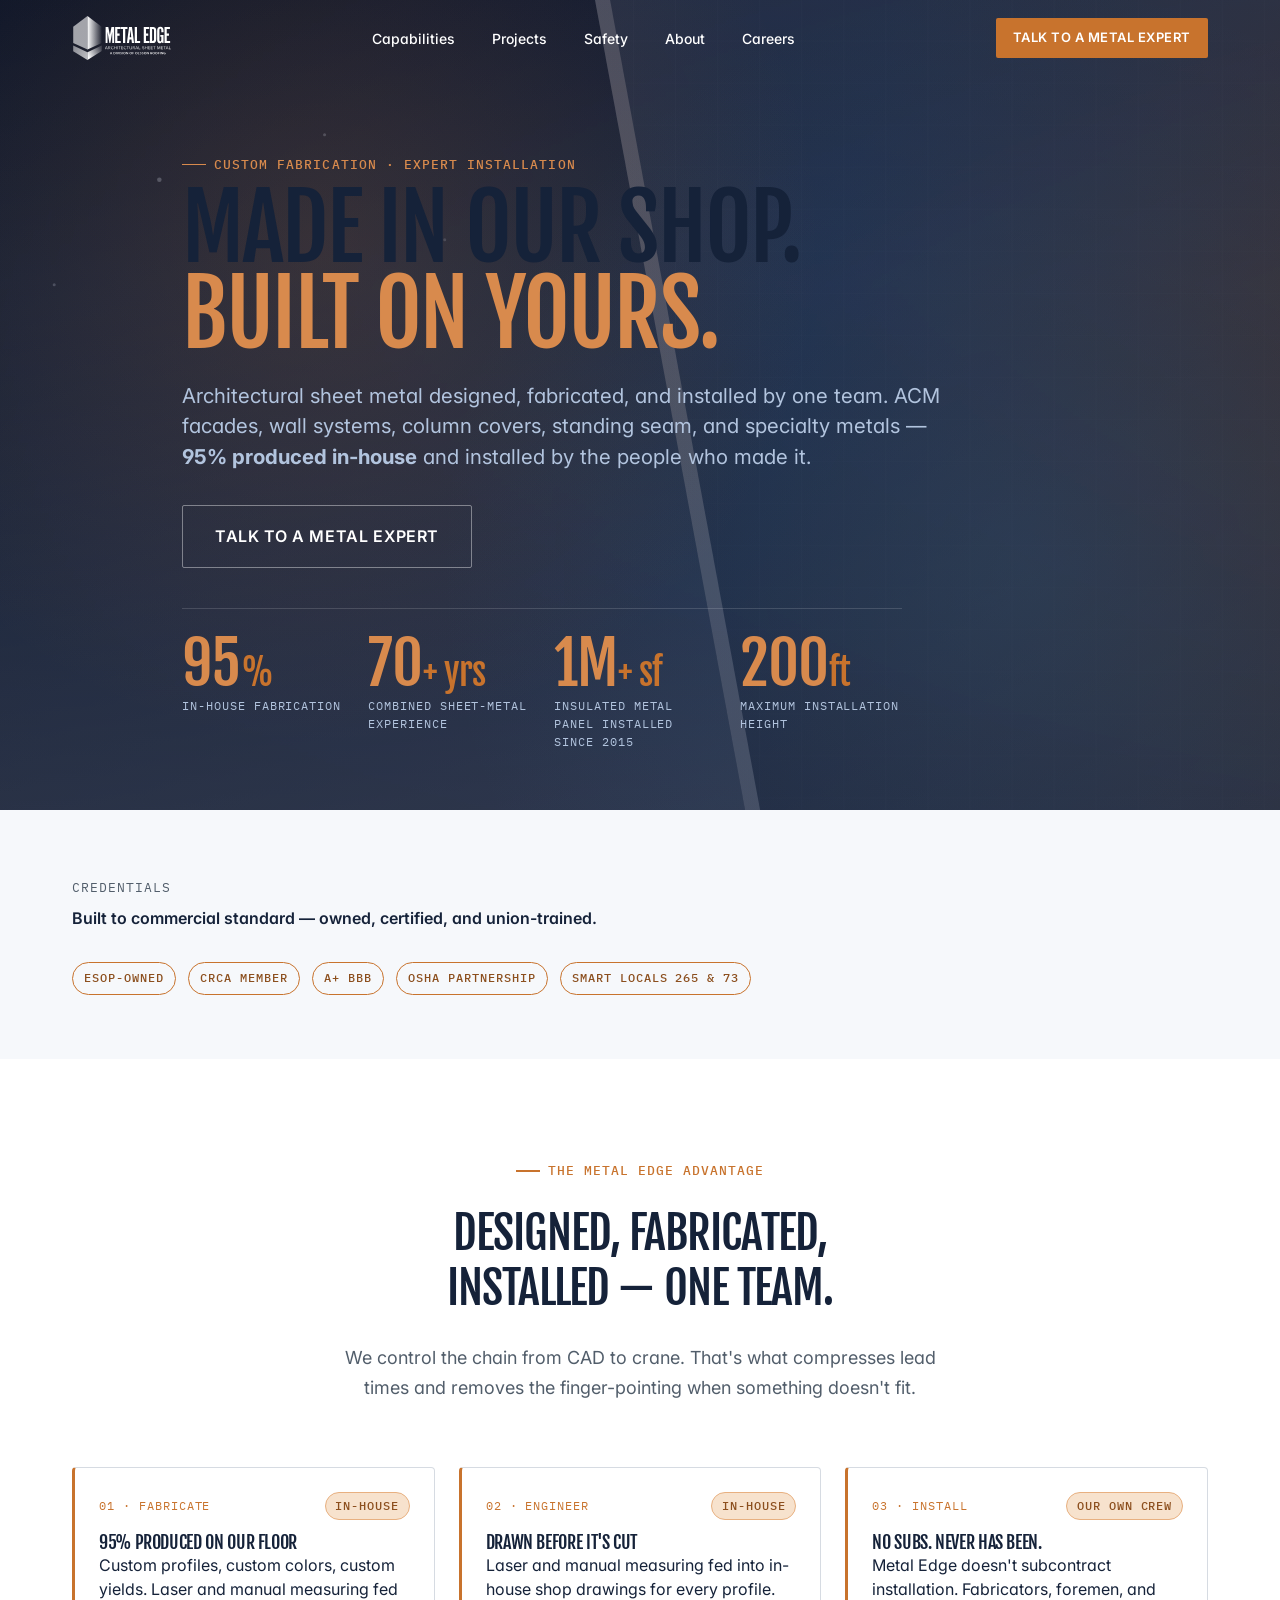
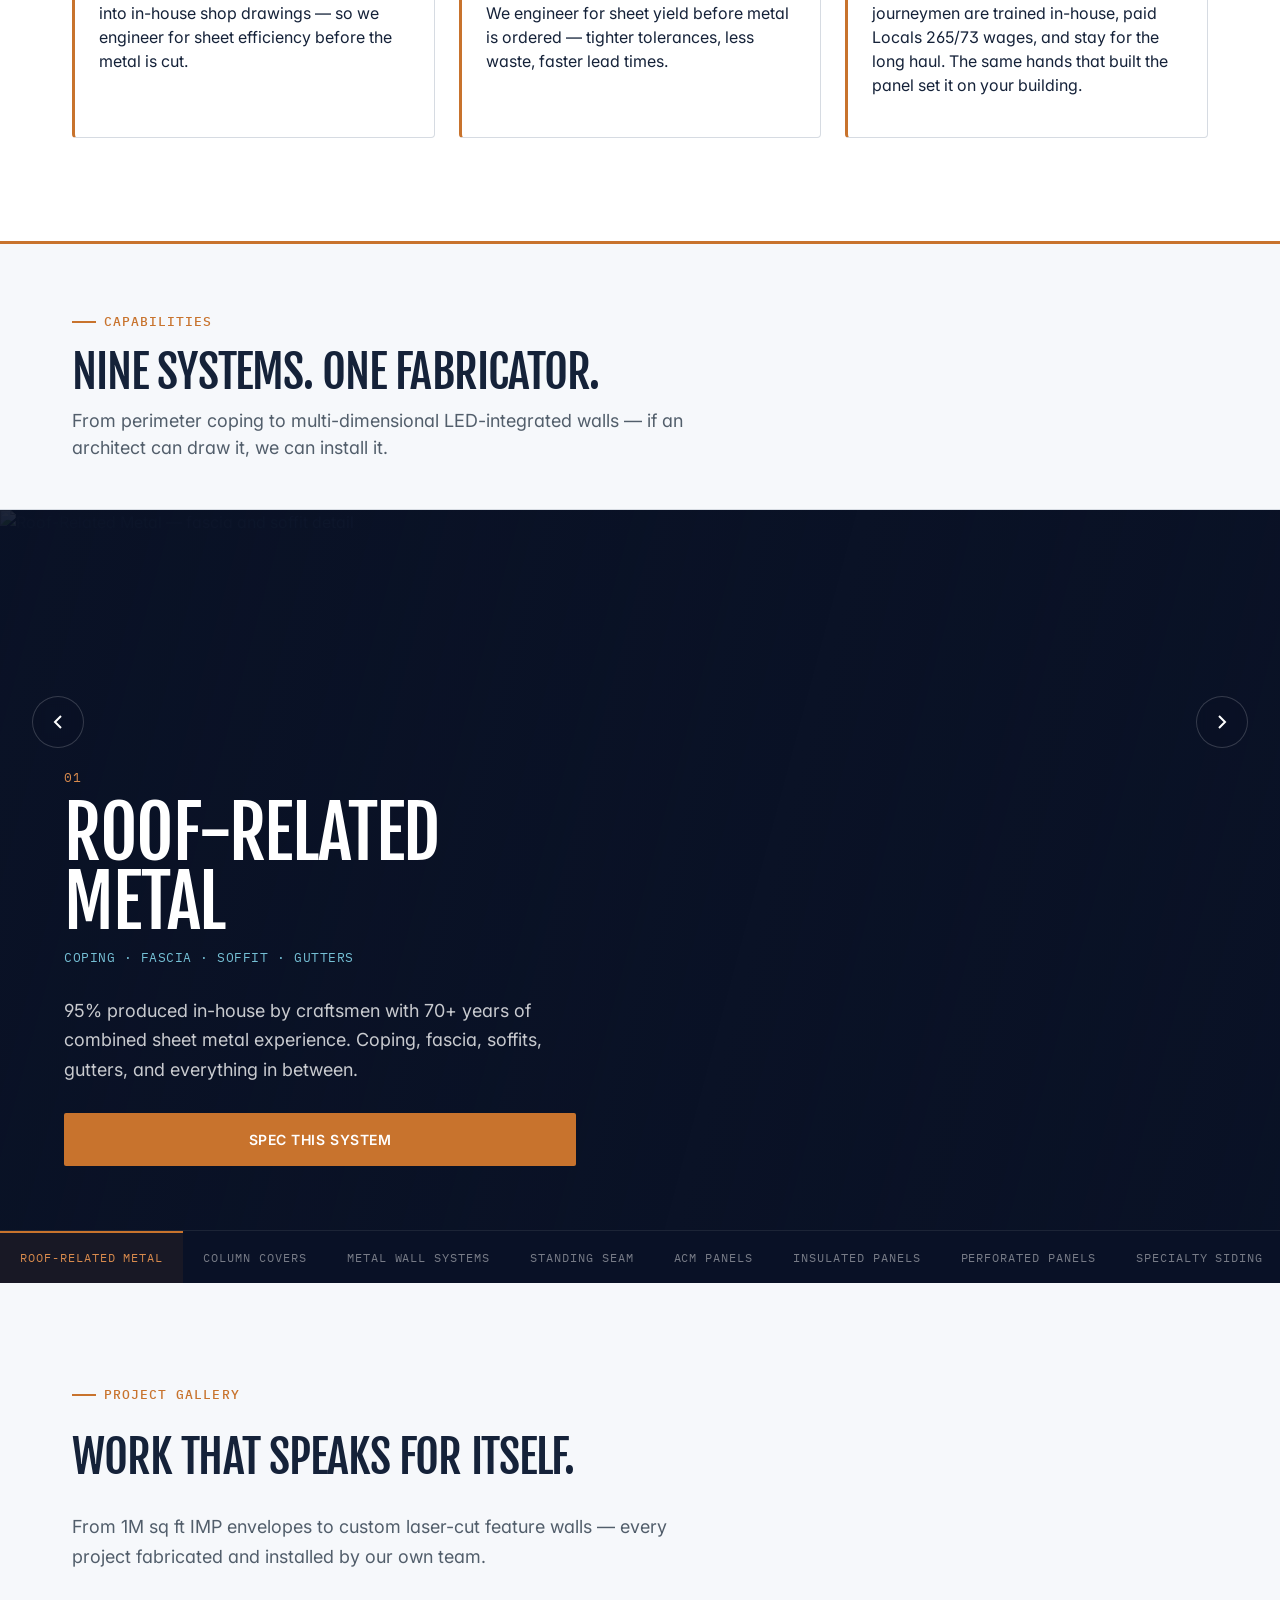
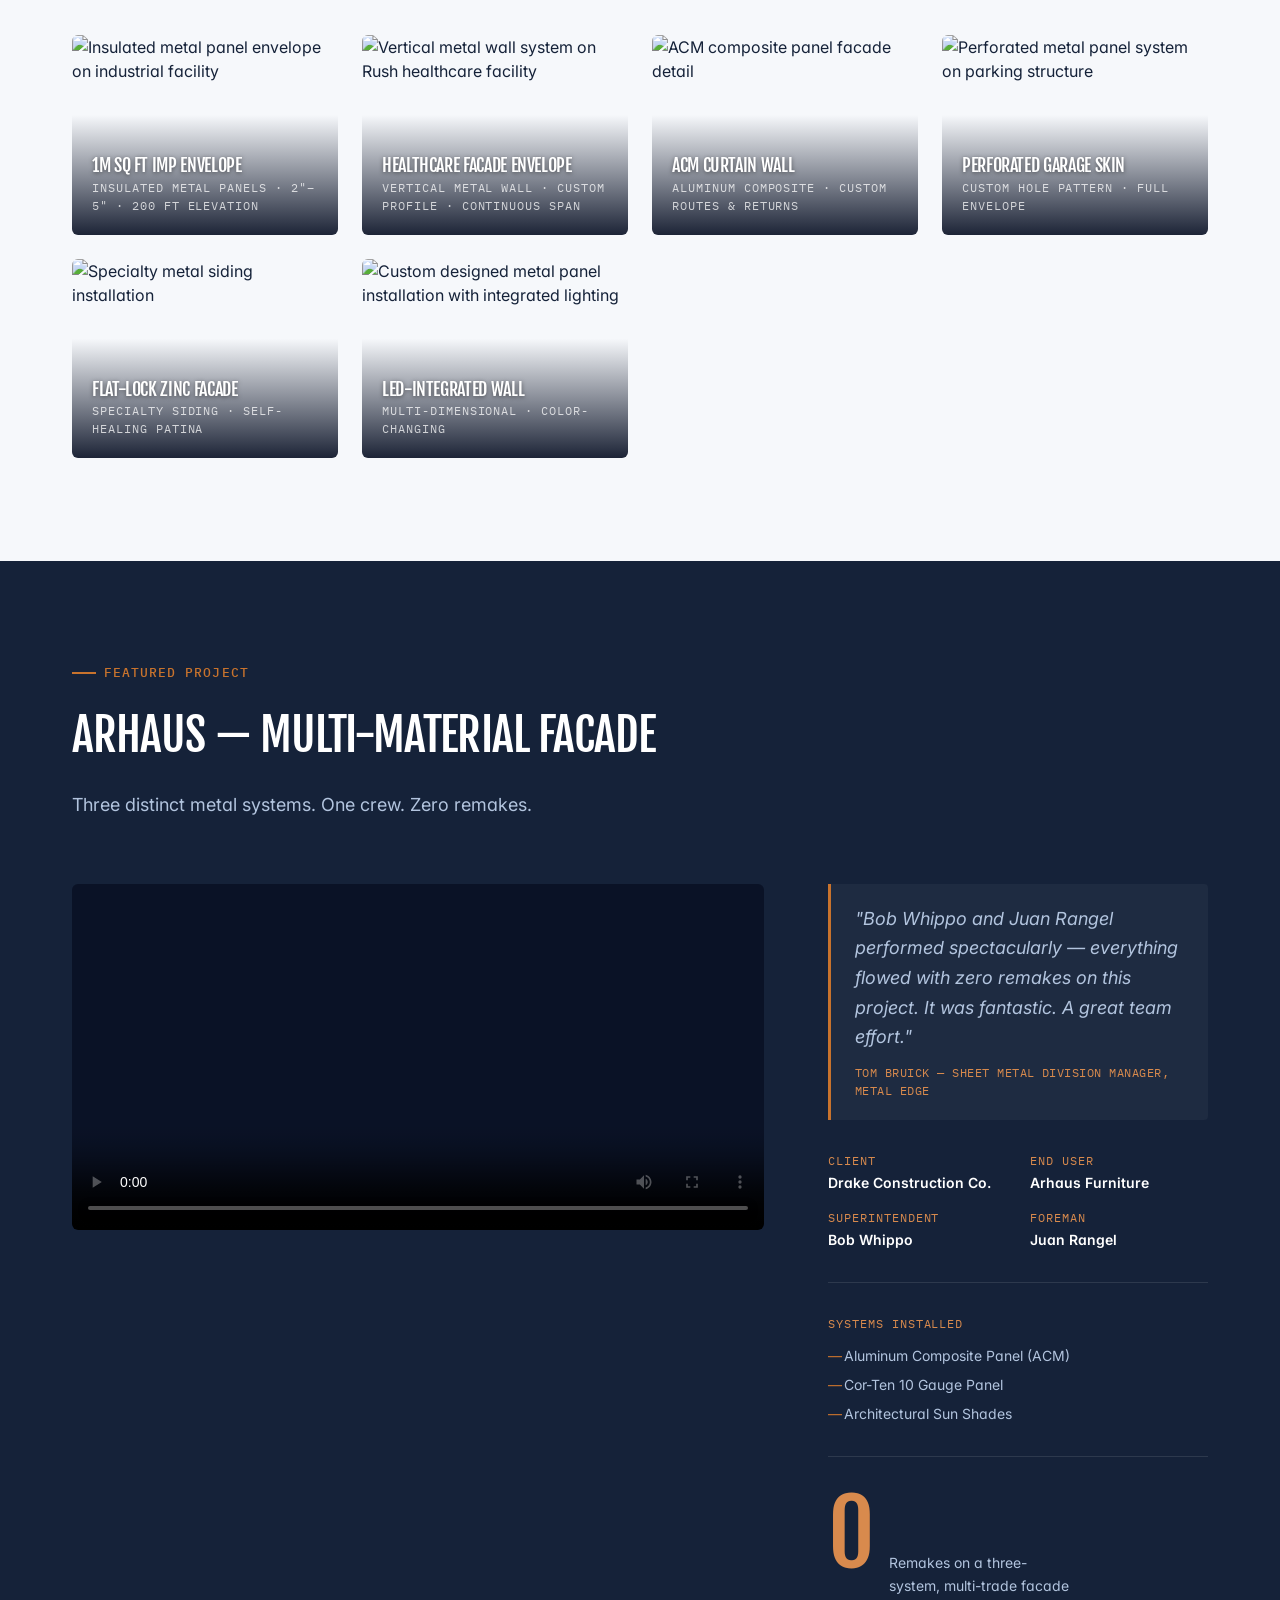
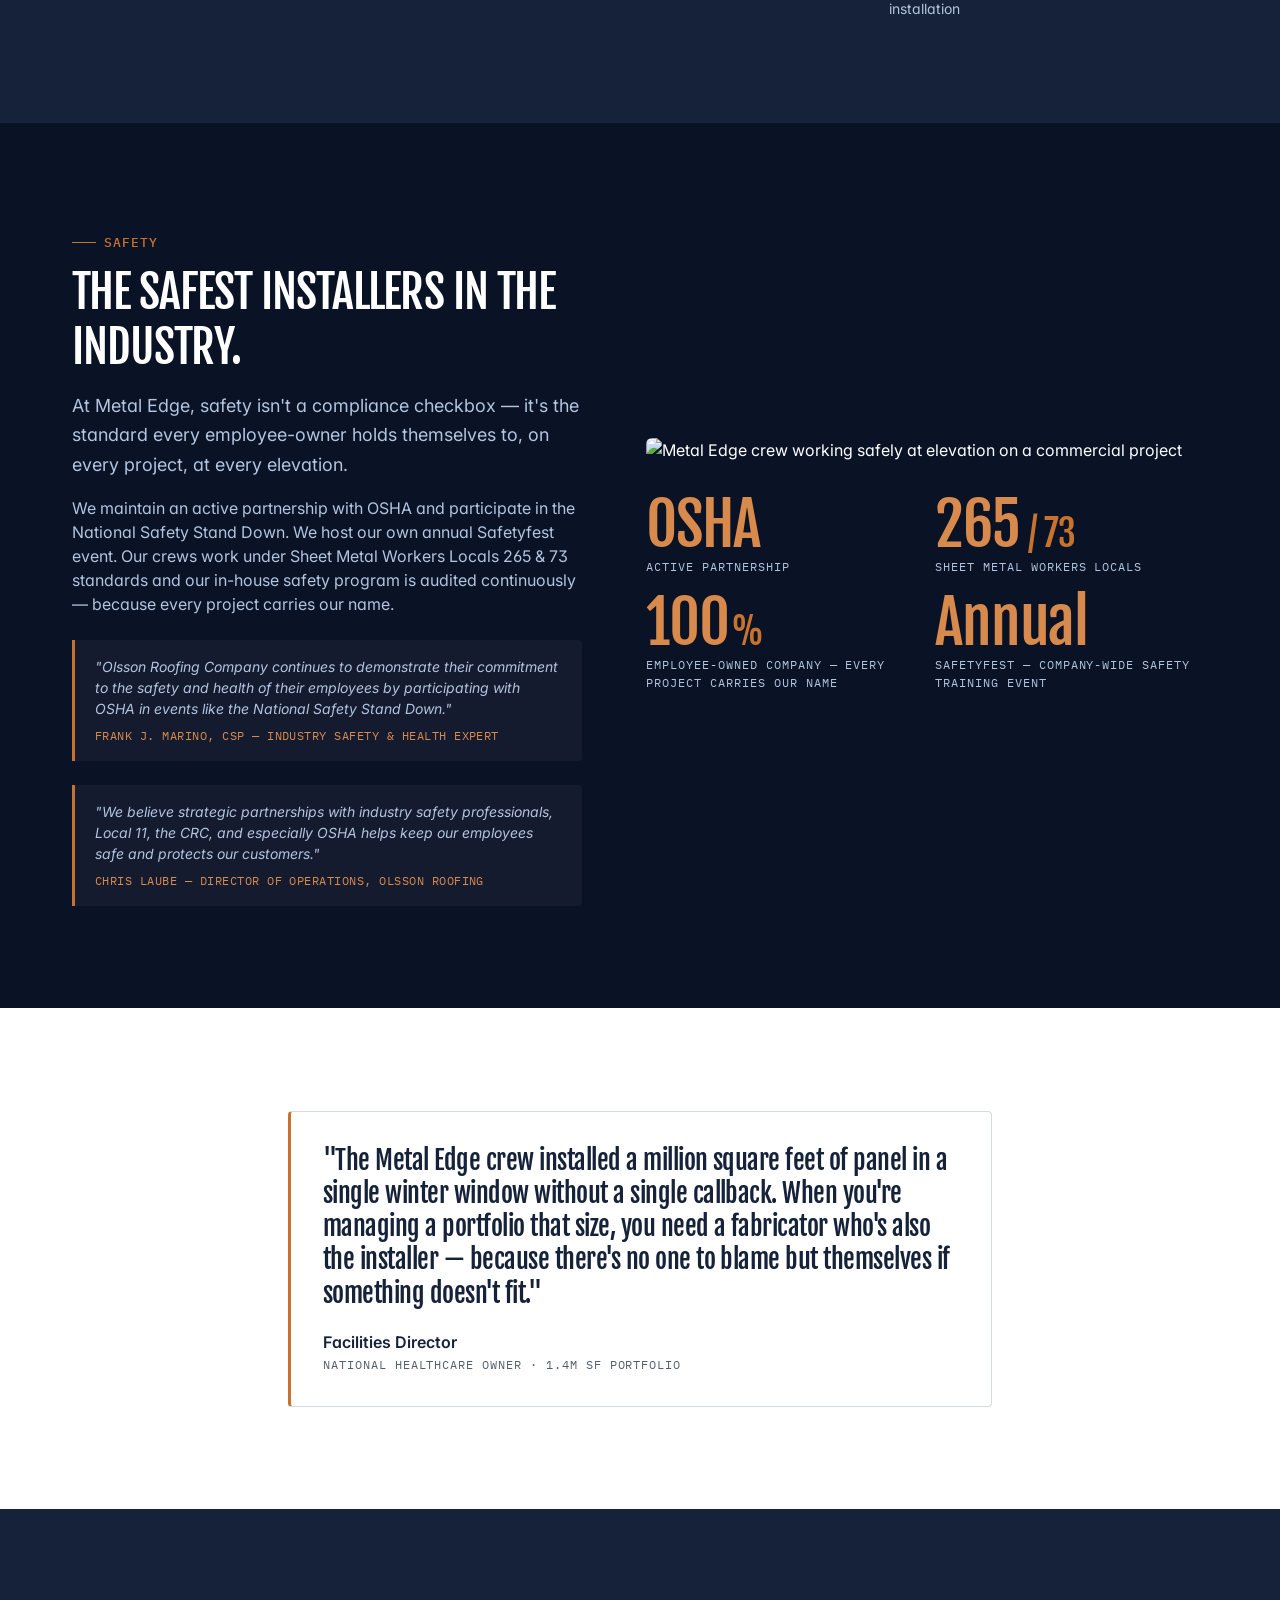
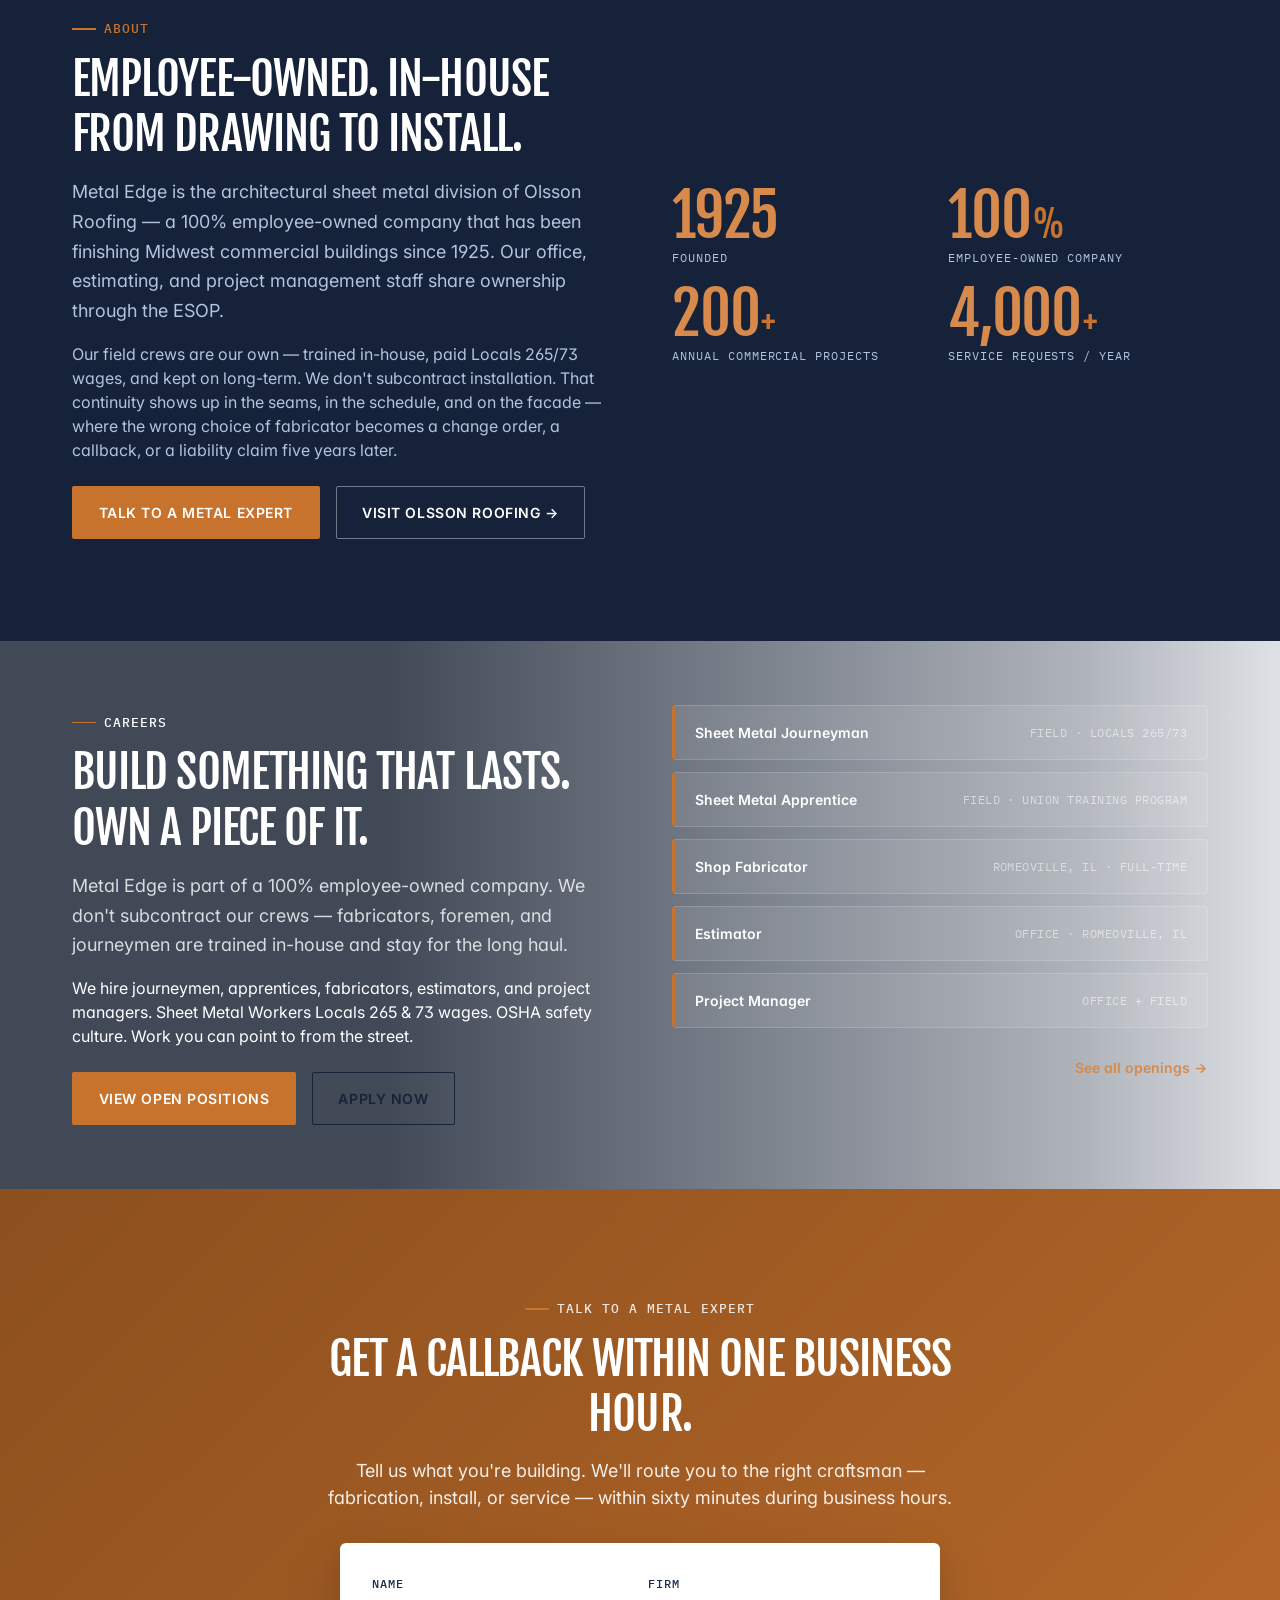
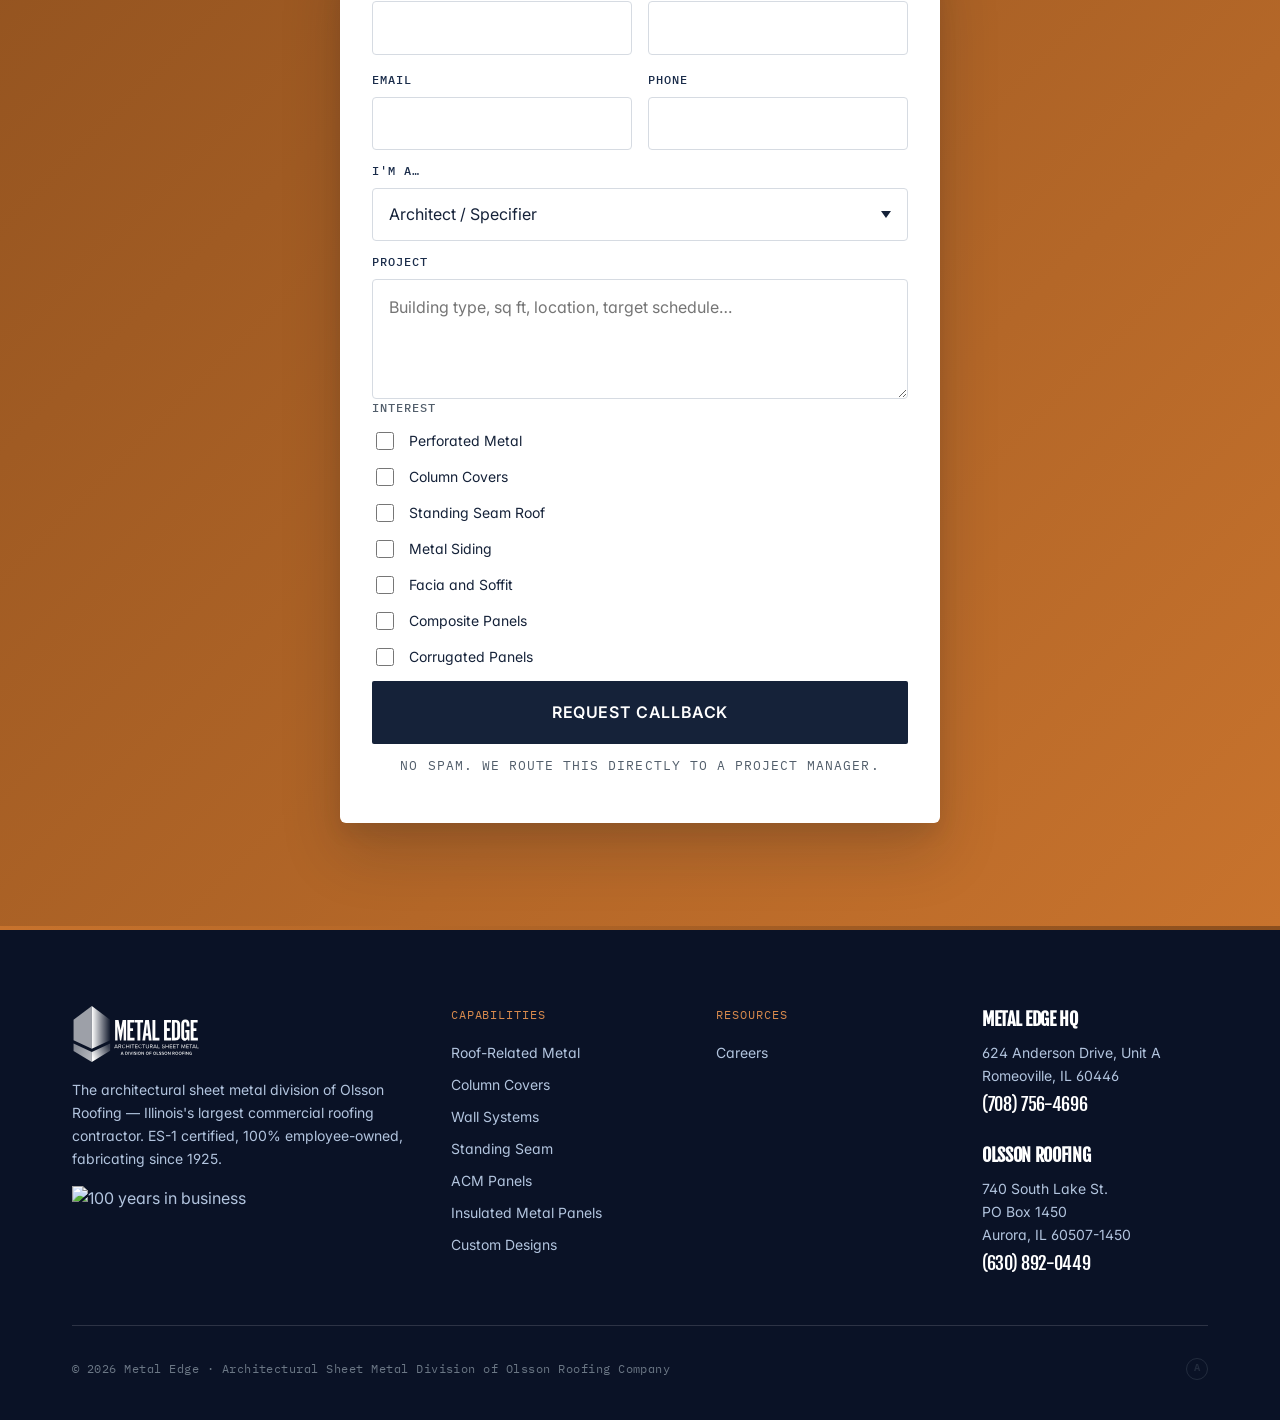
==== commit 01ba65d6: "Mike feedback round 1 — content updates, launch readiness, internal pages - Update union refs to She" ====
--- a/site/index.html
+++ b/site/index.html
@@ -20,6 +20,19 @@
 
   <!-- Favicon -->
   <link rel="icon" type="image/svg+xml" href="assets/images/favicon-metal-edge.svg">
+
+  <script>
+    if (new URLSearchParams(window.location.search).get('showtools') === 'true') {
+      document.documentElement.classList.add('show-tools');
+    }
+  </script>
+  <style>
+    html:not(.show-tools) #tools,
+    html:not(.show-tools) a[href="#tools"],
+    html:not(.show-tools) li:has(> a[href="#tools"]) {
+      display: none !important;
+    }
+  </style>
 </head>
 <body>
 
@@ -112,40 +125,20 @@
   </div>
 </section>
 
-<!-- ========================== TRUST STRIP ========================== -->
-<section class="section section--tight section--alt" aria-label="Clients and certifications">
+<!-- ========================== CREDENTIALS STRIP ========================== -->
+<section class="section section--tight section--alt" aria-label="Credentials">
   <div class="container">
     <div class="cluster" style="justify-content: space-between; gap: var(--space-8); flex-wrap: wrap;">
       <div>
-        <span class="spec">Trusted by</span>
-        <p style="margin: var(--space-2) 0 0; font-weight: var(--fw-semibold); color: var(--navy-900);">Midwest commercial owners, GCs, and architects.</p>
+        <span class="spec">Credentials</span>
+        <p style="margin: var(--space-2) 0 0; font-weight: var(--fw-semibold); color: var(--navy-900);">Built to commercial standard — owned, certified, and union-trained.</p>
       </div>
       <div class="cluster" style="gap: var(--space-3);">
         <span class="badge badge--cert">ESOP-Owned</span>
         <span class="badge badge--cert">CRCA Member</span>
         <span class="badge badge--cert">A+ BBB</span>
         <span class="badge badge--cert">OSHA Partnership</span>
-        <span class="badge badge--cert">Local 11 Union</span>
-      </div>
-    </div>
-    <div class="logo-strip" style="margin-top: var(--space-8);">
-      <div class="logo-strip__item">
-        <img src="https://res.cloudinary.com/dsbllwpbh/image/upload/v1777391071/metal-edge/partnerlogos/logo-Northwestern_Medicine_logo.svg" alt="Northwestern Medicine" class="logo-strip__img">
-      </div>
-      <div class="logo-strip__item">
-        <img src="https://res.cloudinary.com/dsbllwpbh/image/upload/f_auto,q_auto/v1777391070/metal-edge/partnerlogos/logo-Colliers.jpg" alt="Colliers International" class="logo-strip__img">
-      </div>
-      <div class="logo-strip__item">
-        <img src="https://res.cloudinary.com/dsbllwpbh/image/upload/f_auto,q_auto/v1777391073/metal-edge/partnerlogos/logo-delnor.jpg" alt="Delnor Hospital" class="logo-strip__img">
-      </div>
-      <div class="logo-strip__item">
-        <img src="https://res.cloudinary.com/dsbllwpbh/image/upload/f_auto,q_auto/v1777391071/metal-edge/partnerlogos/logo-Elis_Cheesecake.jpg" alt="Eli's Cheesecake" class="logo-strip__img">
-      </div>
-      <div class="logo-strip__item">
-        <img src="https://res.cloudinary.com/dsbllwpbh/image/upload/f_auto,q_auto/v1777391072/metal-edge/partnerlogos/logo-chicago-jesuit-academy.png" alt="Chicago Jesuit Academy" class="logo-strip__img">
-      </div>
-      <div class="logo-strip__item">
-        <img src="https://res.cloudinary.com/dsbllwpbh/image/upload/f_auto,q_auto/v1777391069/metal-edge/partnerlogos/logo-Arhaus.jpg" alt="Arhaus" class="logo-strip__img">
+        <span class="badge badge--cert">SMART Locals 265 &amp; 73</span>
       </div>
     </div>
   </div>
@@ -182,10 +175,10 @@
       <article class="spec-card">
         <div class="spec-card__head">
           <span class="spec-card__id">03 · Install</span>
-          <span class="badge badge--copper">ESOP-Owned</span>
-        </div>
-        <h3 class="spec-card__title">The Crew Is The Owner</h3>
-        <p>Olsson is 100% employee-owned. The installer on the parapet at 200 feet is a shareholder. Quality is not a policy here — it's a paycheck.</p>
+          <span class="badge badge--copper">Our Own Crew</span>
+        </div>
+        <h3 class="spec-card__title">No Subs. Never Has Been.</h3>
+        <p>Metal Edge doesn't subcontract installation. Fabricators, foremen, and journeymen are trained in-house, paid Locals 265/73 wages, and stay for the long haul. The same hands that built the panel set it on your building.</p>
       </article>
     </div>
   </div>
@@ -247,7 +240,7 @@
       </div>
 
       <div class="cap-showcase__slide" data-index="3">
-        <img src="https://res.cloudinary.com/dsbllwpbh/image/upload/f_auto,q_auto/v1777390252/metal-edge/projects-standing-seam-roof.jpg" alt="Standing Seam — metal standing seam roof system">
+        <img src="https://res.cloudinary.com/dsbllwpbh/image/upload/f_auto,q_auto/v1777390253/metal-edge/projects-standing-seam.jpg" alt="Standing Seam — red metal standing seam roof on commercial building">
         <div class="cap-showcase__overlay">
           <div class="cap-showcase__content">
             <span class="cap-showcase__num">04</span>
@@ -375,11 +368,11 @@
         </div>
       </article>
       <article class="project">
-        <img src="https://res.cloudinary.com/dsbllwpbh/image/upload/f_auto,q_auto/v1777390253/metal-edge/projects-standing-seam.jpg" alt="Standing seam metal roof on commercial building">
+        <img src="https://res.cloudinary.com/dsbllwpbh/image/upload/f_auto,q_auto/v1777390248/metal-edge/projects-metal-wall-system.jpg" alt="Vertical metal wall system on Rush healthcare facility">
         <div class="project__overlay">
           <div>
-            <h3 class="project__title">Mechanical Standing Seam</h3>
-            <div class="project__meta">Steel · Mechanically fastened · Snow retention</div>
+            <h3 class="project__title">Healthcare Facade Envelope</h3>
+            <div class="project__meta">Vertical metal wall · Custom profile · Continuous span</div>
           </div>
         </div>
       </article>
@@ -498,7 +491,7 @@
         <span class="eyebrow">Safety</span>
         <h2 id="safetyHeading">The safest installers in the industry.</h2>
         <p class="lede">At Metal Edge, safety isn't a compliance checkbox — it's the standard every employee-owner holds themselves to, on every project, at every elevation.</p>
-        <p>We maintain an active partnership with OSHA and participate in the National Safety Stand Down. We host our own annual Safetyfest event. Our crews work under Local 11 Union standards and our in-house safety program is audited continuously — because our people are also our owners.</p>
+        <p>We maintain an active partnership with OSHA and participate in the National Safety Stand Down. We host our own annual Safetyfest event. Our crews work under Sheet Metal Workers Locals 265 &amp; 73 standards and our in-house safety program is audited continuously — because every project carries our name.</p>
         <blockquote class="safety__quote">
           <p>"Olsson Roofing Company continues to demonstrate their commitment to the safety and health of their employees by participating with OSHA in events like the National Safety Stand Down."</p>
           <footer>Frank J. Marino, CSP — Industry Safety &amp; Health Expert</footer>
@@ -516,12 +509,12 @@
             <div class="stat__label">Active partnership</div>
           </div>
           <div class="stat">
-            <div class="stat__value">Local<span class="stat__suffix"> 11</span></div>
-            <div class="stat__label">Union-trained crews</div>
+            <div class="stat__value">265<span class="stat__suffix"> / 73</span></div>
+            <div class="stat__label">Sheet Metal Workers Locals</div>
           </div>
           <div class="stat">
             <div class="stat__value">100<span class="stat__suffix">%</span></div>
-            <div class="stat__label">Employee-owned — every crew member is a stakeholder</div>
+            <div class="stat__label">Employee-owned company — every project carries our name</div>
           </div>
           <div class="stat">
             <div class="stat__value">Annual</div>
@@ -867,9 +860,9 @@
     <div class="split">
       <div>
         <span class="eyebrow">About</span>
-        <h2>An ESOP that owns the work.</h2>
-        <p class="lede">Metal Edge is the architectural sheet metal division of Olsson Roofing — a 100% employee-owned company that has been finishing Midwest commercial buildings since 1925. Every shareholder is a craftsman, a project manager, or a foreman.</p>
-        <p>That ownership shows up in the seams. It shows up in the schedule. And it shows up on the facade — where the wrong choice of fabricator becomes a change order, a callback, or a liability claim five years later.</p>
+        <h2>Employee-owned. In-house from drawing to install.</h2>
+        <p class="lede">Metal Edge is the architectural sheet metal division of Olsson Roofing — a 100% employee-owned company that has been finishing Midwest commercial buildings since 1925. Our office, estimating, and project management staff share ownership through the ESOP.</p>
+        <p>Our field crews are our own — trained in-house, paid Locals 265/73 wages, and kept on long-term. We don't subcontract installation. That continuity shows up in the seams, in the schedule, and on the facade — where the wrong choice of fabricator becomes a change order, a callback, or a liability claim five years later.</p>
         <div class="cluster" style="gap: var(--space-4); margin-top: var(--space-6);">
           <a href="#contact" class="btn btn--primary">Talk to a Metal Expert</a>
           <a href="https://www.olssonroofing.com/" class="btn btn--inverse">Visit Olsson Roofing →</a>
@@ -882,7 +875,7 @@
         </div>
         <div class="stat">
           <div class="stat__value">100<span class="stat__suffix">%</span></div>
-          <div class="stat__label">Employee-owned (ESOP)</div>
+          <div class="stat__label">Employee-owned company</div>
         </div>
         <div class="stat">
           <div class="stat__value">200<span class="stat__suffix">+</span></div>
@@ -905,8 +898,8 @@
       <div class="careers-teaser__copy">
         <span class="eyebrow">Careers</span>
         <h2 id="careersHeading">Build something that lasts. Own a piece of it.</h2>
-        <p class="lede">Metal Edge is 100% employee-owned. When you join the crew, you're not just installing metal — you're building equity in the company you work for.</p>
-        <p>We hire journeymen, apprentices, fabricators, estimators, and project managers. Local 11 Union wages. OSHA safety culture. Work you can point to from the street.</p>
+        <p class="lede">Metal Edge is part of a 100% employee-owned company. We don't subcontract our crews — fabricators, foremen, and journeymen are trained in-house and stay for the long haul.</p>
+        <p>We hire journeymen, apprentices, fabricators, estimators, and project managers. Sheet Metal Workers Locals 265 &amp; 73 wages. OSHA safety culture. Work you can point to from the street.</p>
         <div class="cluster" style="gap: var(--space-4); margin-top: var(--space-6);">
           <a href="careers.html" class="btn btn--primary">View Open Positions</a>
           <a href="careers.html#apply" class="btn btn--secondary">Apply Now</a>
@@ -915,7 +908,7 @@
       <div class="careers-teaser__roles">
         <div class="careers-role">
           <span class="careers-role__title">Sheet Metal Journeyman</span>
-          <span class="careers-role__tag">Field · Local 11</span>
+          <span class="careers-role__tag">Field · Locals 265/73</span>
         </div>
         <div class="careers-role">
           <span class="careers-role__title">Sheet Metal Apprentice</span>
@@ -1035,7 +1028,6 @@
           <li><a href="#tools">Color Visualizer</a></li>
           <li><a href="#tools">BIM &amp; CAD Library</a></li>
           <li><a href="careers.html">Careers</a></li>
-          <li><a href="branding-guide.html">Brand Guidelines</a></li>
         </ul>
       </div>
 
@@ -1062,6 +1054,34 @@
 
     <div class="footer__bottom">
       <div>© 2026 Metal Edge · Architectural Sheet Metal Division of Olsson Roofing Company</div>
+      <details class="admin-menu">
+        <summary aria-label="Internal pages">A</summary>
+        <div class="admin-menu__panel">
+          <div class="admin-menu__header">Internal Pages</div>
+          <ul class="admin-menu__items">
+            <li>
+              <a href="status.html">
+                <svg class="admin-menu__icon" viewBox="0 0 24 24" fill="none" stroke="currentColor" stroke-width="1.8" stroke-linecap="round" aria-hidden="true">
+                  <path d="M5 20V13M12 20V5M19 20V10M3 20h18"/>
+                </svg>
+                <span>Status</span>
+              </a>
+            </li>
+            <li>
+              <a href="branding-guide.html">
+                <svg class="admin-menu__icon" viewBox="0 0 24 24" fill="none" stroke="currentColor" stroke-width="1.6" stroke-linecap="round" stroke-linejoin="round" aria-hidden="true">
+                  <path d="M12 3a9 9 0 1 0 0 18c.83 0 1.5-.67 1.5-1.5v-1c0-.83.67-1.5 1.5-1.5h1.5a3.5 3.5 0 0 0 0-7c-.4-3.6-3-7-4.5-7z"/>
+                  <circle cx="7.5" cy="12" r="1" fill="currentColor" stroke="none"/>
+                  <circle cx="9.5" cy="7.5" r="1" fill="currentColor" stroke="none"/>
+                  <circle cx="14.5" cy="7" r="1" fill="currentColor" stroke="none"/>
+                  <circle cx="17" cy="10.5" r="1" fill="currentColor" stroke="none"/>
+                </svg>
+                <span>Brand Guide</span>
+              </a>
+            </li>
+          </ul>
+        </div>
+      </details>
     </div>
   </div>
 </footer>
@@ -1076,5 +1096,14 @@
 <script src="js/visualizer.js" defer></script>
 <script src="js/library.js" defer></script>
 
+<script>
+  // Close admin menu when clicking outside
+  document.addEventListener('click', (e) => {
+    document.querySelectorAll('.admin-menu[open]').forEach((menu) => {
+      if (!menu.contains(e.target)) menu.removeAttribute('open');
+    });
+  });
+</script>
+
 </body>
 </html>
--- a/site/css/components.css
+++ b/site/css/components.css
@@ -1072,6 +1072,92 @@
 .footer__social a:hover { background: var(--copper-500); color: var(--white); }
 .footer__social svg { width: 16px; height: 16px; }
 
+/* Discreet internal/admin menu */
+.admin-menu {
+  position: relative;
+  display: inline-block;
+}
+.admin-menu > summary {
+  list-style: none;
+  cursor: pointer;
+  width: 22px;
+  height: 22px;
+  border: 1px solid currentColor;
+  border-radius: 50%;
+  display: inline-flex;
+  align-items: center;
+  justify-content: center;
+  font-family: var(--font-mono);
+  font-size: 0.65rem;
+  font-weight: var(--fw-semibold);
+  letter-spacing: 0;
+  opacity: 0.25;
+  transition: opacity var(--duration-fast) var(--ease-out);
+  user-select: none;
+}
+.admin-menu > summary::-webkit-details-marker { display: none; }
+.admin-menu > summary::marker { content: ""; }
+.admin-menu > summary:hover,
+.admin-menu[open] > summary {
+  opacity: 0.7;
+}
+.admin-menu__panel {
+  position: absolute;
+  right: 0;
+  bottom: calc(100% + var(--space-3));
+  background: var(--white);
+  border: 1px solid var(--steel-200);
+  border-radius: var(--radius-lg);
+  padding: var(--space-5);
+  min-width: 260px;
+  box-shadow: 0 12px 36px rgba(15, 30, 60, 0.18);
+  z-index: 100;
+}
+.admin-menu__header {
+  font-family: var(--font-mono);
+  font-size: 0.7rem;
+  letter-spacing: 0.1em;
+  text-transform: uppercase;
+  color: var(--steel-500);
+  font-weight: var(--fw-semibold);
+  margin: 0 0 var(--space-4);
+  padding: 0 var(--space-2);
+}
+.admin-menu__items {
+  list-style: none;
+  padding: 0;
+  margin: 0;
+}
+.admin-menu__items li { margin: 0; }
+.admin-menu__items a {
+  display: flex;
+  align-items: center;
+  gap: var(--space-3);
+  padding: var(--space-3) var(--space-2);
+  color: var(--navy-900);
+  font-family: var(--font-sans);
+  font-size: var(--fs-base);
+  font-weight: var(--fw-semibold);
+  text-decoration: none;
+  letter-spacing: 0;
+  text-transform: none;
+  border-radius: var(--radius-sm);
+  transition: background var(--duration-fast) var(--ease-out);
+}
+.admin-menu__items a:hover {
+  background: var(--steel-100);
+  color: var(--navy-900);
+}
+.admin-menu__icon {
+  width: 22px;
+  height: 22px;
+  flex-shrink: 0;
+  color: var(--steel-500);
+}
+.admin-menu__items a:hover .admin-menu__icon {
+  color: var(--navy-700, var(--navy-900));
+}
+
 /* --- Compliance band ---------------------------------------------- */
 .compliance {
   display: grid;
@@ -1704,7 +1790,7 @@
   content: '';
   position: absolute;
   inset: 0;
-  background: linear-gradient(to right, rgba(14,24,41,0.92) 45%, rgba(14,24,41,0.55));
+  background: linear-gradient(to right, rgba(14,24,41,0.78) 30%, rgba(14,24,41,0.3) 85%, rgba(14,24,41,0.1));
 }
 .careers-teaser-hero .container {
   position: relative;
@@ -1740,5 +1826,23 @@
   inset: 0;
   background-size: cover;
   background-position: center 30%;
-  opacity: 0.35;
-}
+}
+.careers-page-hero::after {
+  content: '';
+  position: absolute;
+  inset: 0;
+  background: linear-gradient(to right, rgba(14,24,41,0.78) 35%, rgba(14,24,41,0.3) 80%, rgba(14,24,41,0.05));
+}
+.careers-page-hero__content {
+  position: relative;
+  z-index: 1;
+  padding-top: var(--space-20);
+  padding-bottom: var(--space-16);
+}
+.careers-page-hero h1,
+.careers-page-hero h2,
+.careers-page-hero h3 { color: var(--white); }
+.careers-page-hero p,
+.careers-page-hero .lede { color: rgba(255,255,255,0.82); }
+.careers-page-hero .stat__value { color: var(--copper-400); }
+.careers-page-hero .stat__label { color: rgba(255,255,255,0.55); }
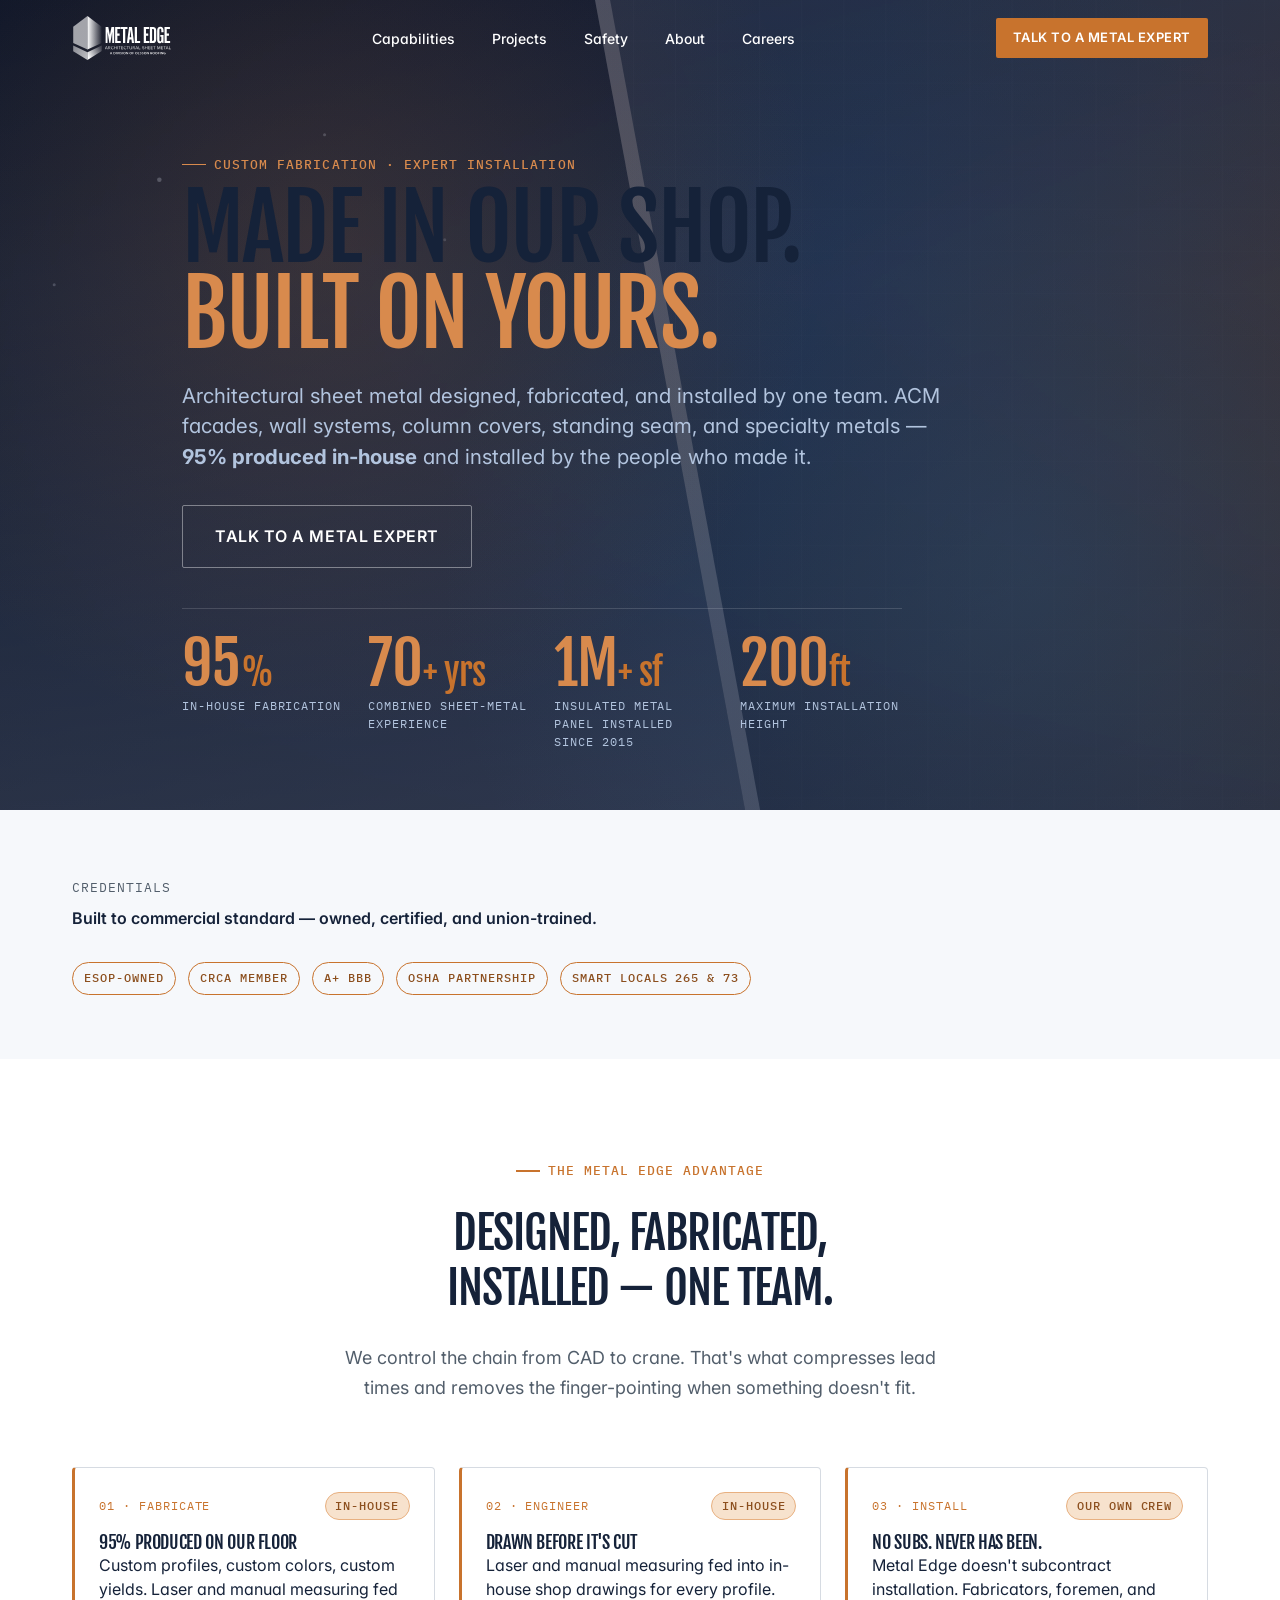
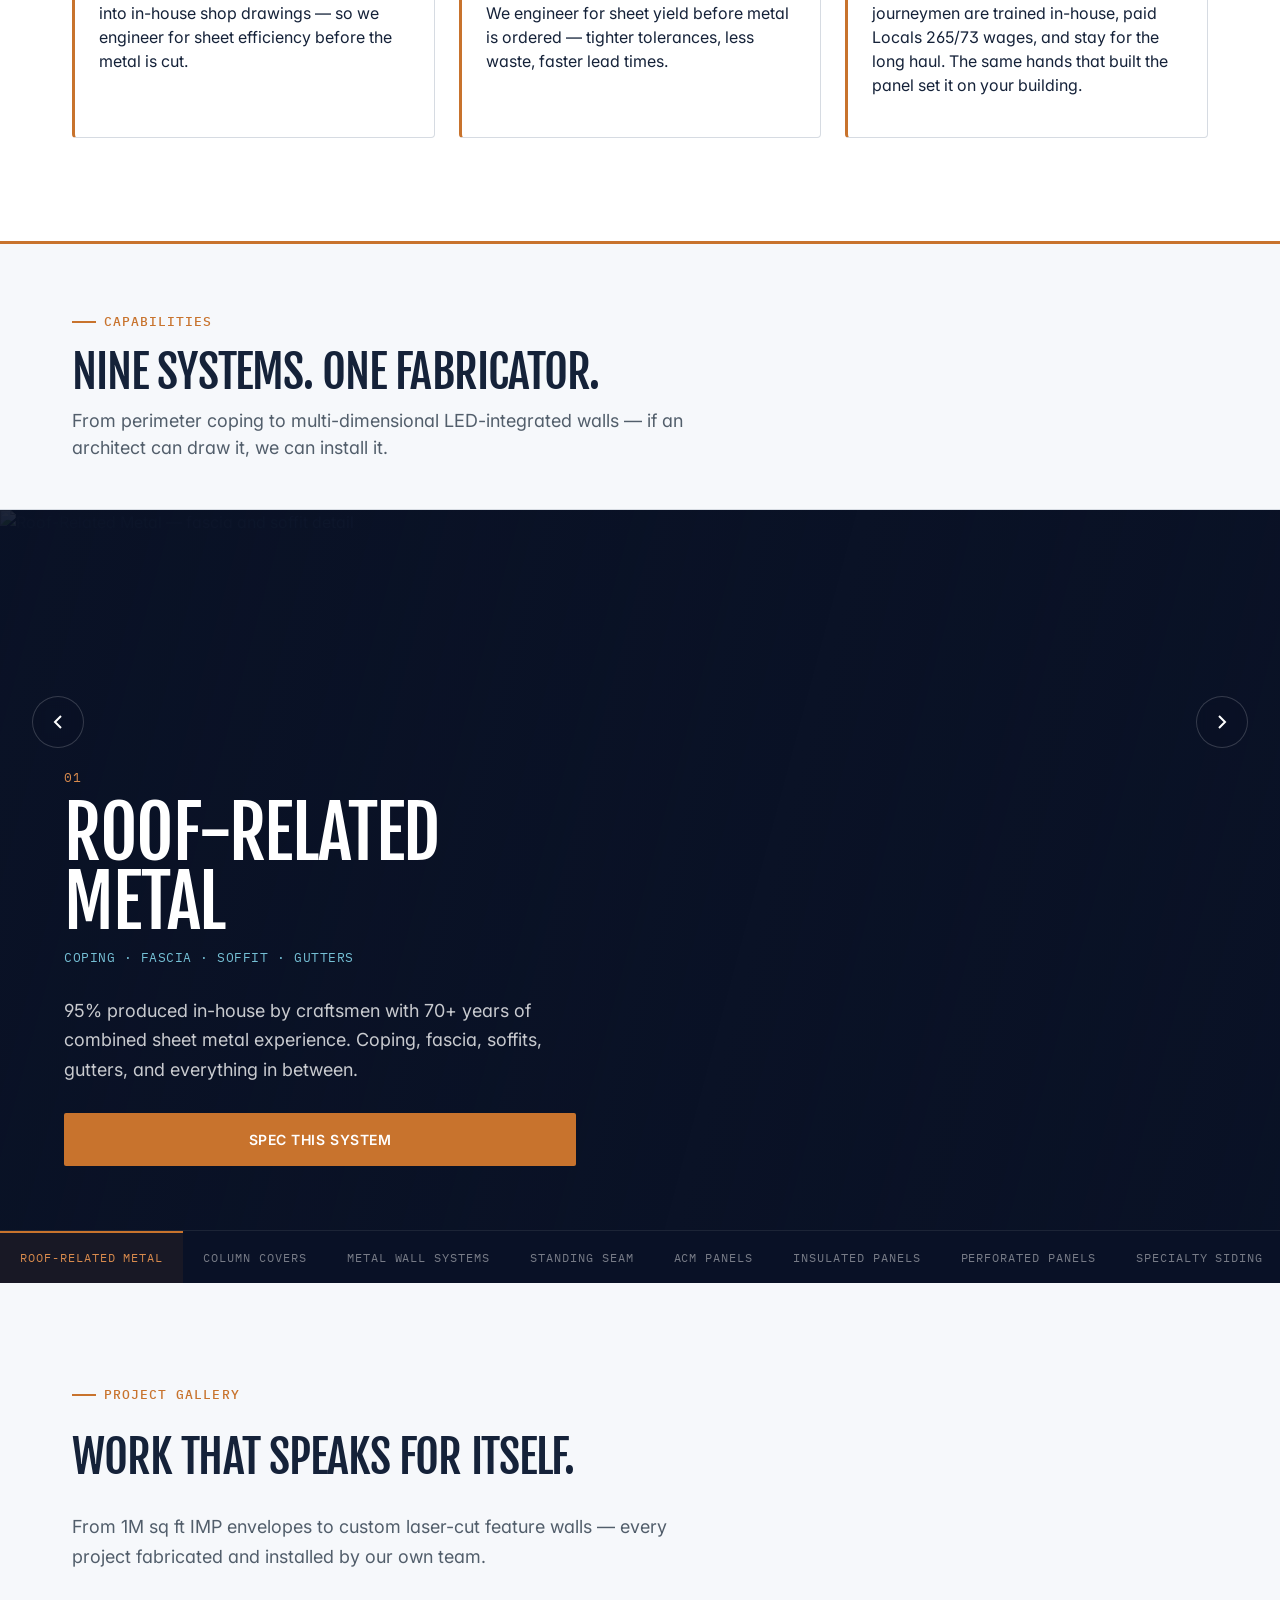
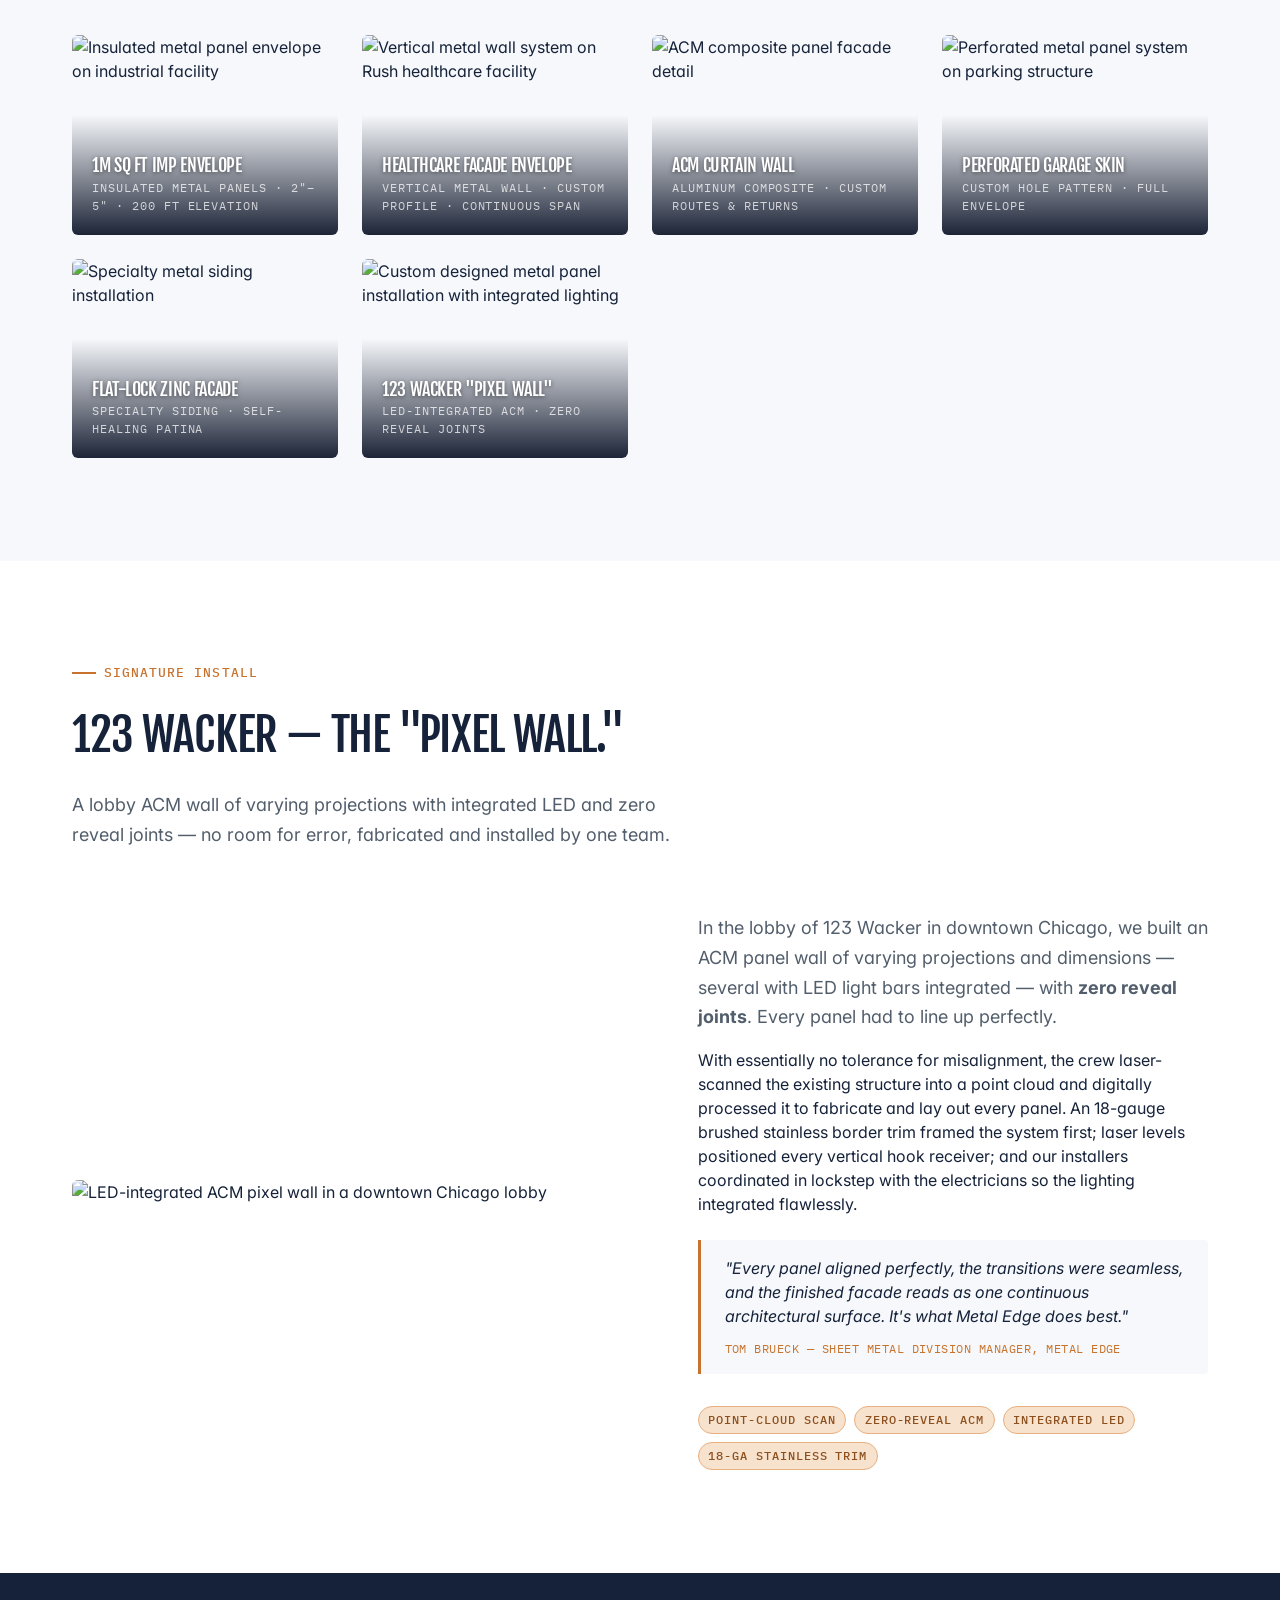
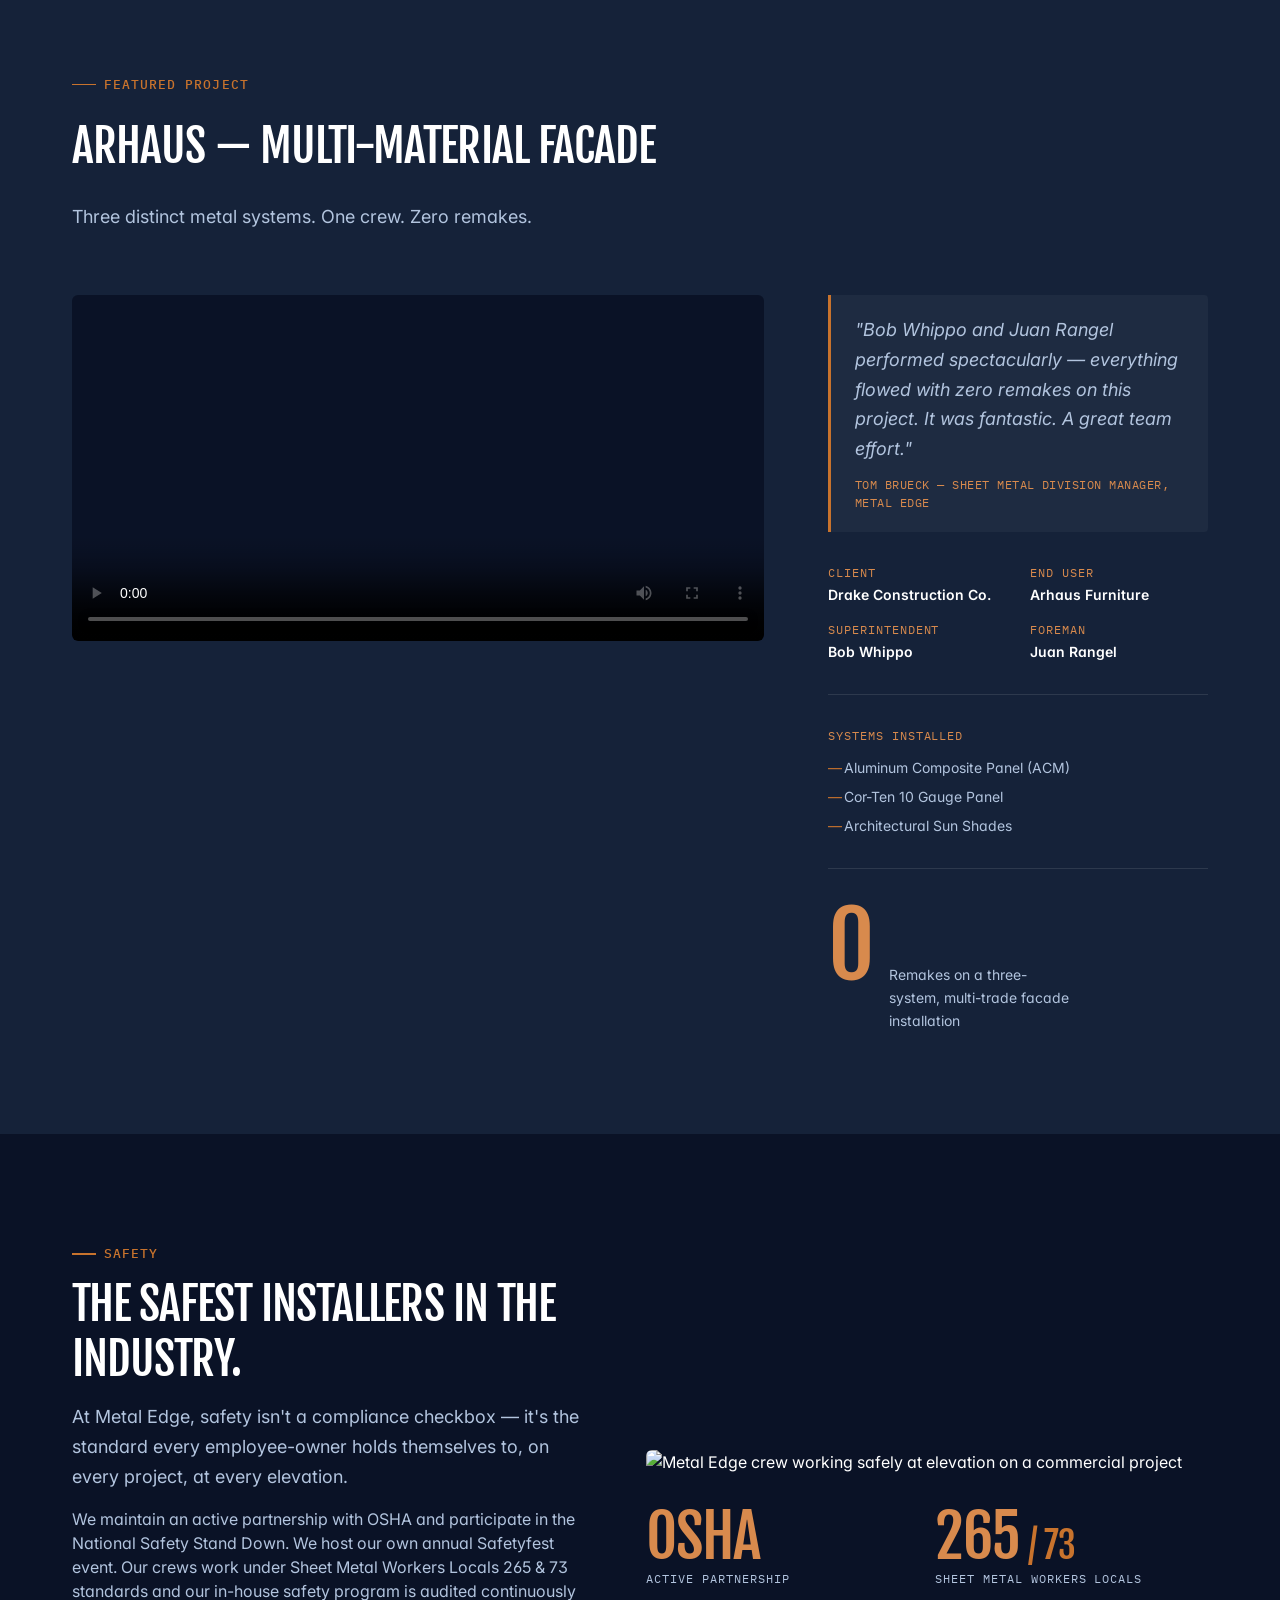
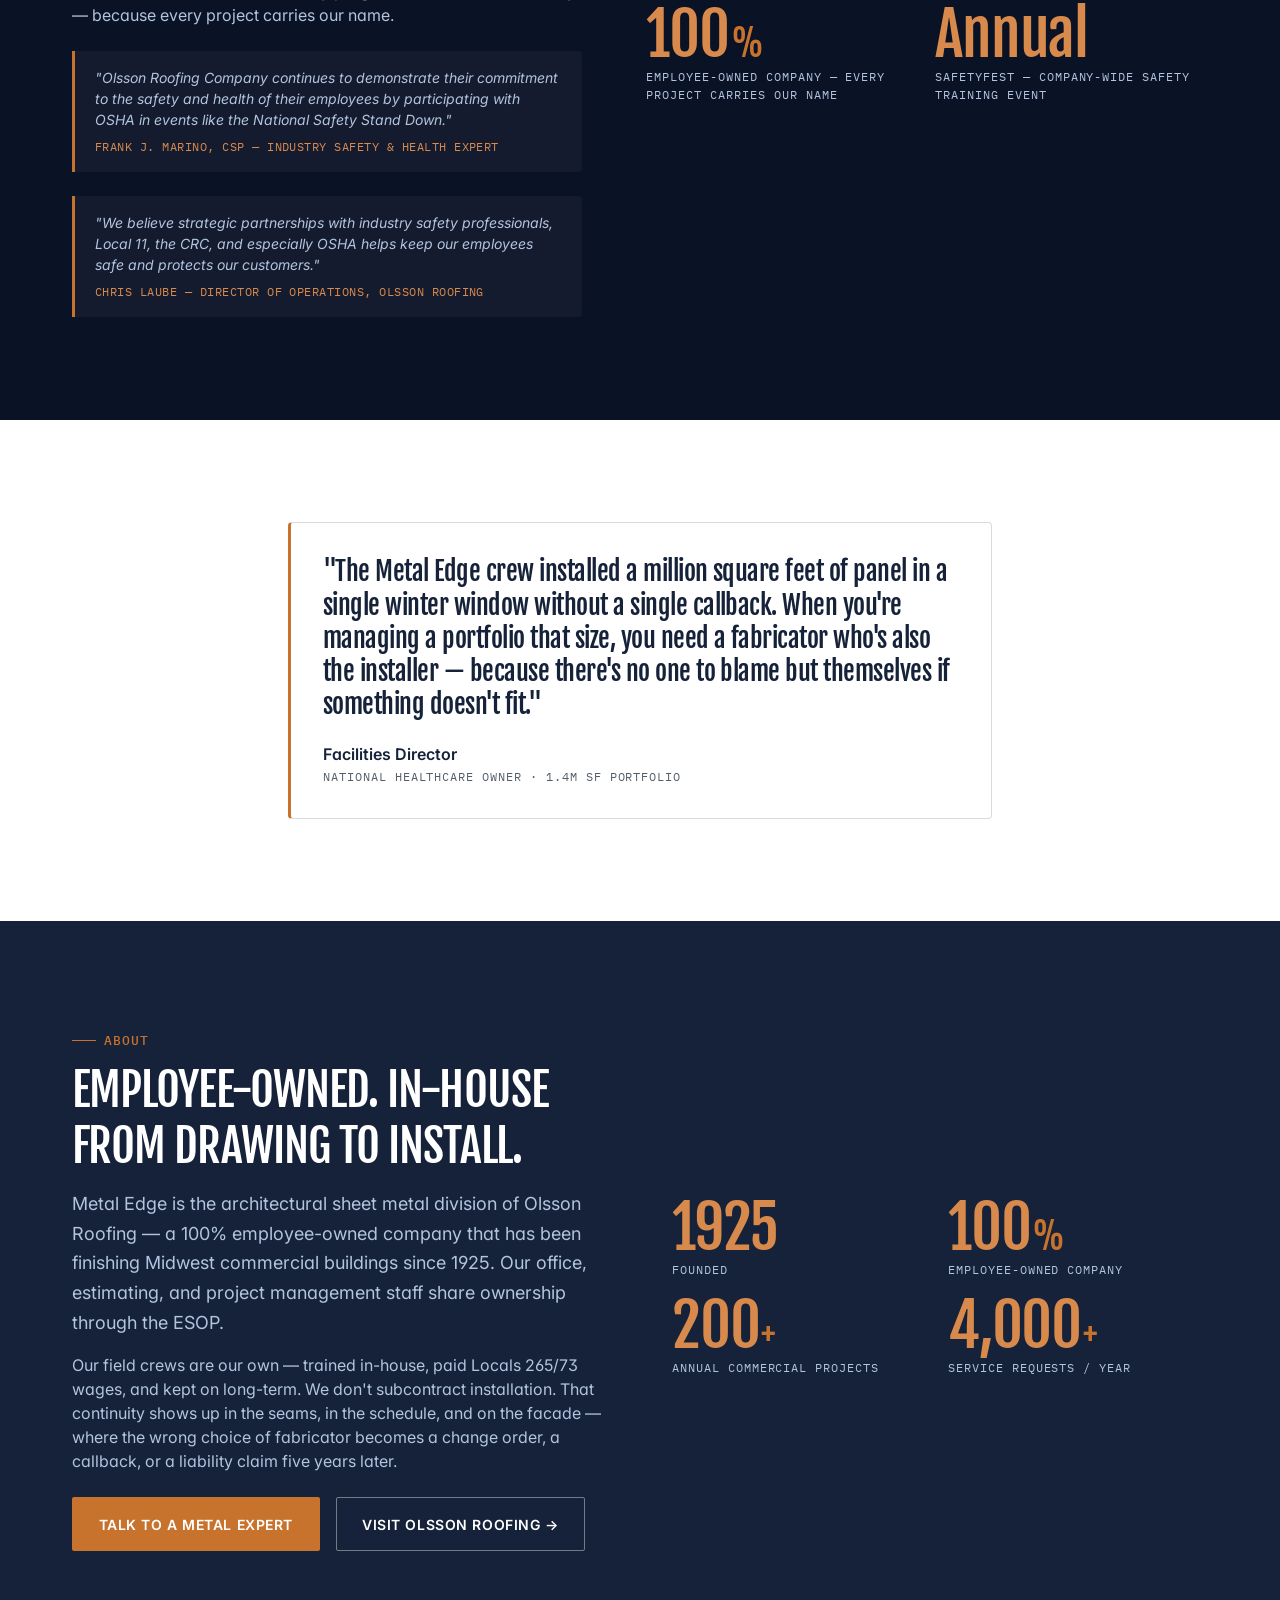
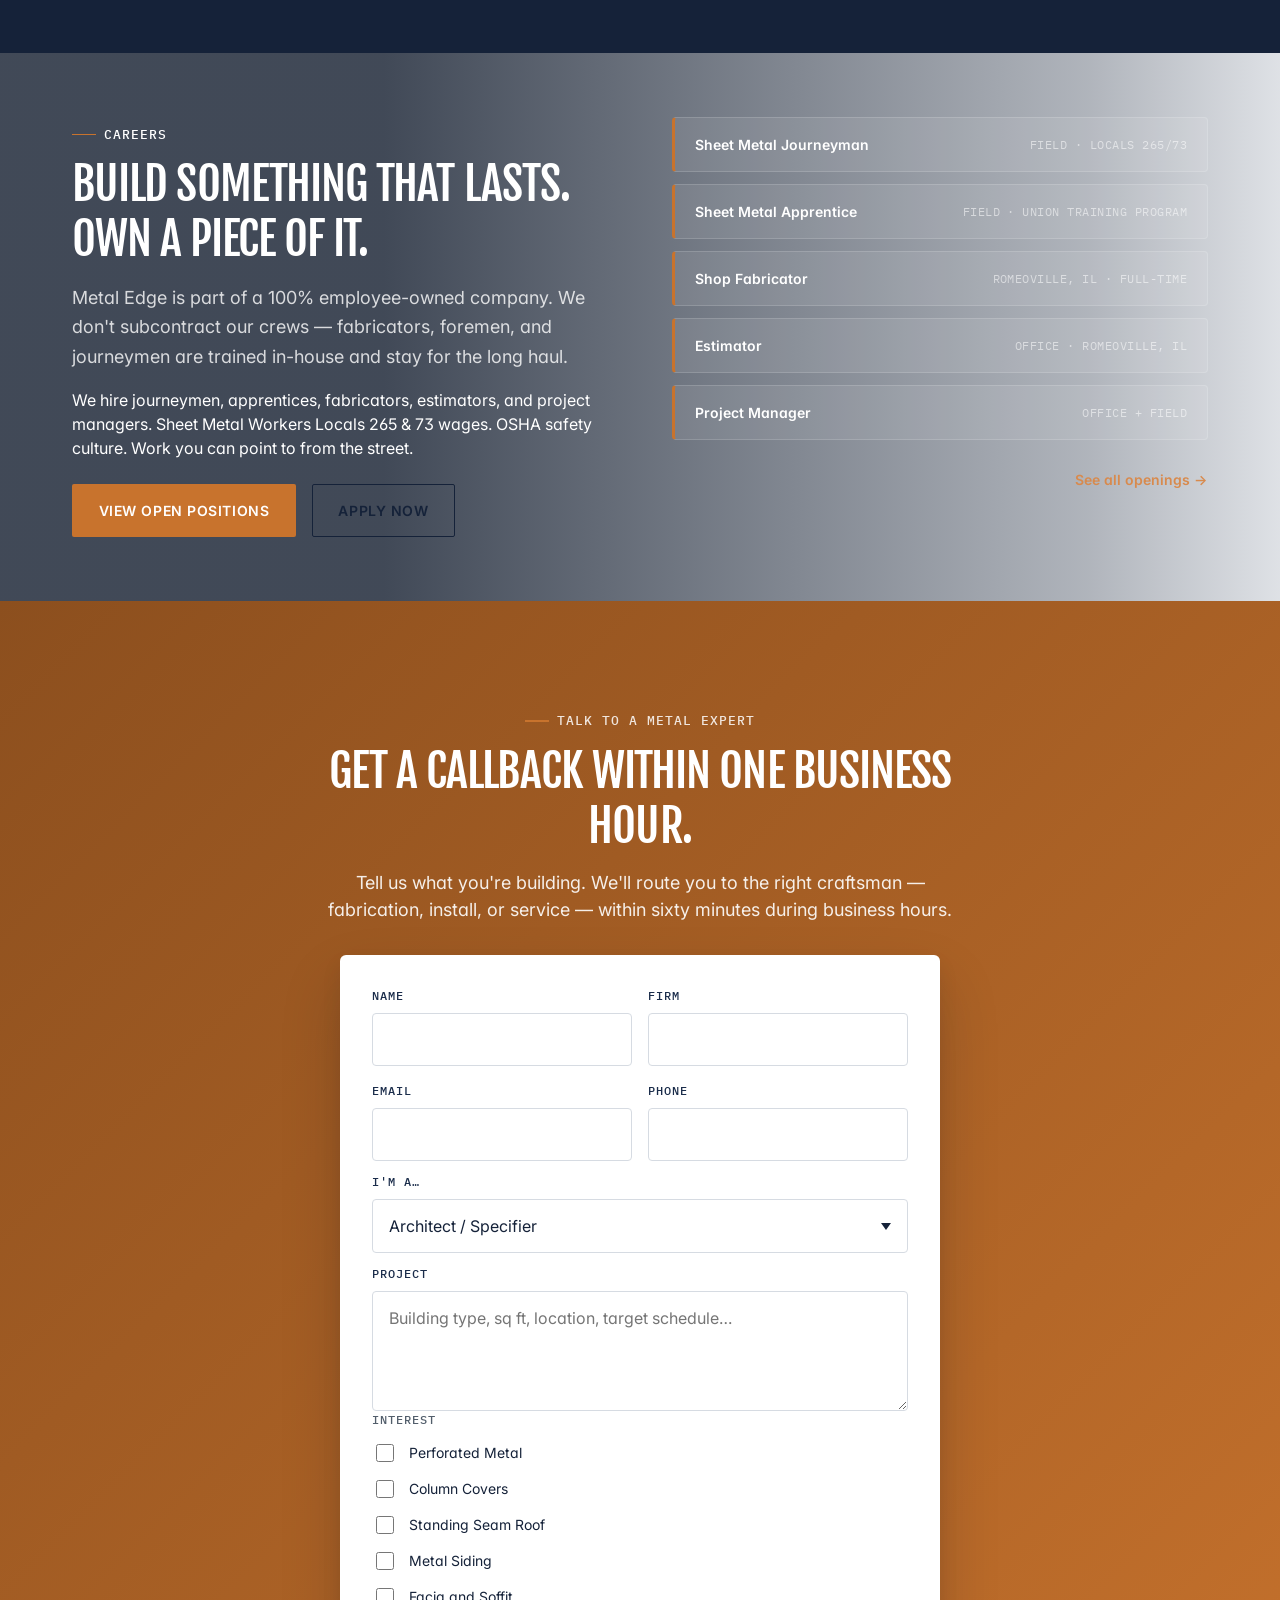
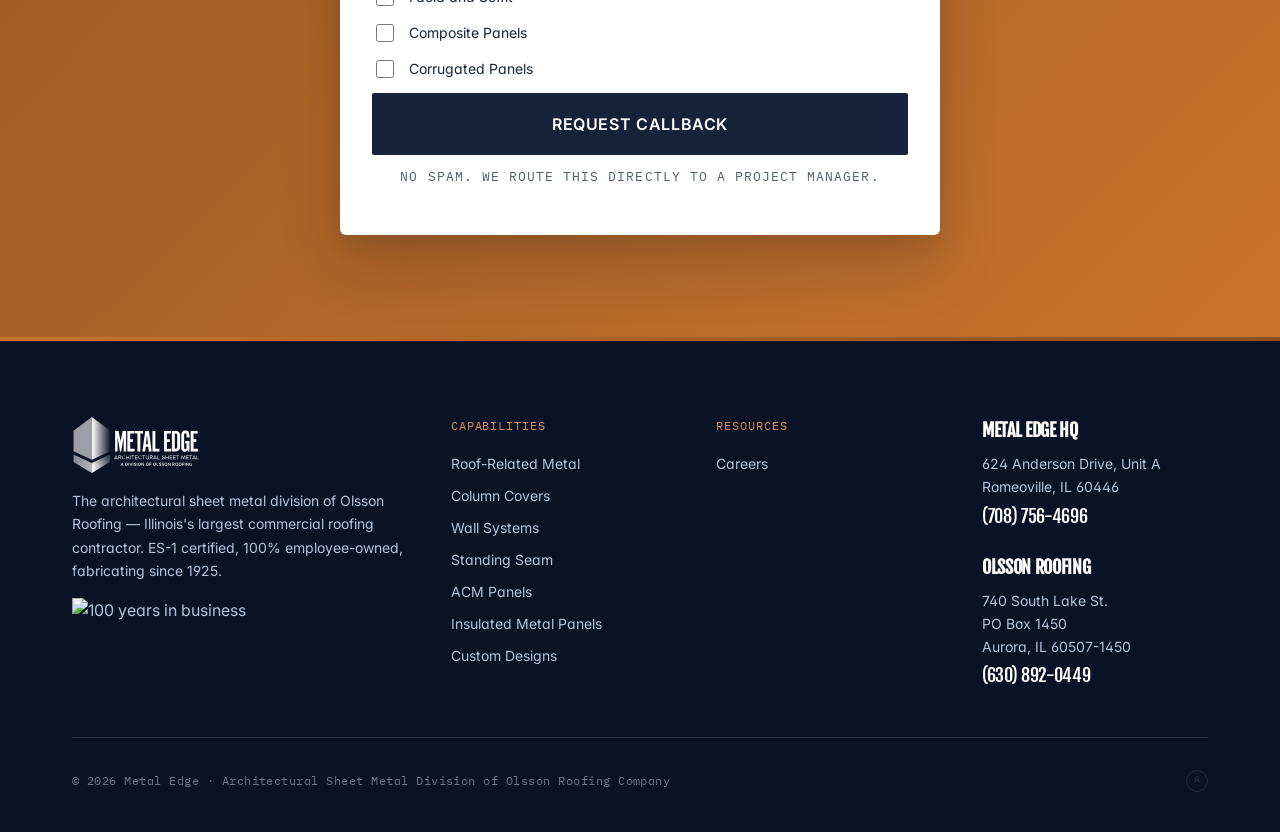
==== commit c11e1169: "Add 123 Wacker "Pixel Wall" Signature Install; fix Tom Brueck name - index.html: new Signature Insta" ====
--- a/site/index.html
+++ b/site/index.html
@@ -407,11 +407,44 @@
         <img src="https://res.cloudinary.com/dsbllwpbh/image/upload/f_auto,q_auto/v1777390249/metal-edge/projects-panel-designs-2.jpg" alt="Custom designed metal panel installation with integrated lighting">
         <div class="project__overlay">
           <div>
-            <h3 class="project__title">LED-Integrated Wall</h3>
-            <div class="project__meta">Multi-dimensional · Color-changing</div>
+            <h3 class="project__title">123 Wacker "Pixel Wall"</h3>
+            <div class="project__meta">LED-integrated ACM · Zero reveal joints</div>
           </div>
         </div>
       </article>
+    </div>
+  </div>
+</section>
+
+<!-- ========================== SIGNATURE INSTALL ========================== -->
+<section class="section" id="signature" aria-labelledby="signatureHeading">
+  <div class="container">
+    <div class="section-header">
+      <span class="eyebrow">Signature Install</span>
+      <h2 id="signatureHeading">123 Wacker — the "Pixel Wall."</h2>
+      <p class="section-header__sub">A lobby ACM wall of varying projections with integrated LED and zero reveal joints — no room for error, fabricated and installed by one team.</p>
+    </div>
+
+    <div class="split split--visual-first">
+      <div>
+        <img src="https://res.cloudinary.com/dsbllwpbh/image/upload/f_auto,q_auto/v1777390249/metal-edge/projects-panel-designs-2.jpg" alt="LED-integrated ACM pixel wall in a downtown Chicago lobby" style="border-radius: var(--radius-md); width: 100%; height: auto; object-fit: cover;">
+      </div>
+      <div>
+        <p class="lede">In the lobby of 123 Wacker in downtown Chicago, we built an ACM panel wall of varying projections and dimensions — several with LED light bars integrated — with <strong>zero reveal joints</strong>. Every panel had to line up perfectly.</p>
+        <p>With essentially no tolerance for misalignment, the crew laser-scanned the existing structure into a point cloud and digitally processed it to fabricate and lay out every panel. An 18-gauge brushed stainless border trim framed the system first; laser levels positioned every vertical hook receiver; and our installers coordinated in lockstep with the electricians so the lighting integrated flawlessly.</p>
+
+        <blockquote style="margin: var(--space-6) 0 var(--space-8); padding: var(--space-4) var(--space-6); border-left: 3px solid var(--copper-500); background: var(--color-bg-alt); border-radius: 0 var(--radius-sm) var(--radius-sm) 0;">
+          <p style="font-style: italic; margin: 0 0 var(--space-3); color: var(--navy-900);">"Every panel aligned perfectly, the transitions were seamless, and the finished facade reads as one continuous architectural surface. It's what Metal Edge does best."</p>
+          <footer style="font-family: var(--font-mono); font-size: var(--fs-2xs); letter-spacing: var(--tracking-wide); text-transform: uppercase; color: var(--copper-500);">Tom Brueck — Sheet Metal Division Manager, Metal Edge</footer>
+        </blockquote>
+
+        <div class="cluster" style="gap: var(--space-2); flex-wrap: wrap;">
+          <span class="badge badge--copper">Point-Cloud Scan</span>
+          <span class="badge badge--copper">Zero-Reveal ACM</span>
+          <span class="badge badge--copper">Integrated LED</span>
+          <span class="badge badge--copper">18-ga Stainless Trim</span>
+        </div>
+      </div>
     </div>
   </div>
 </section>
@@ -441,7 +474,7 @@
 
         <blockquote class="featured-project__quote">
           <p>"Bob Whippo and Juan Rangel performed spectacularly — everything flowed with zero remakes on this project. It was fantastic. A great team effort."</p>
-          <footer>Tom Bruick — Sheet Metal Division Manager, Metal Edge</footer>
+          <footer>Tom Brueck — Sheet Metal Division Manager, Metal Edge</footer>
         </blockquote>
 
         <div class="featured-project__meta-grid">
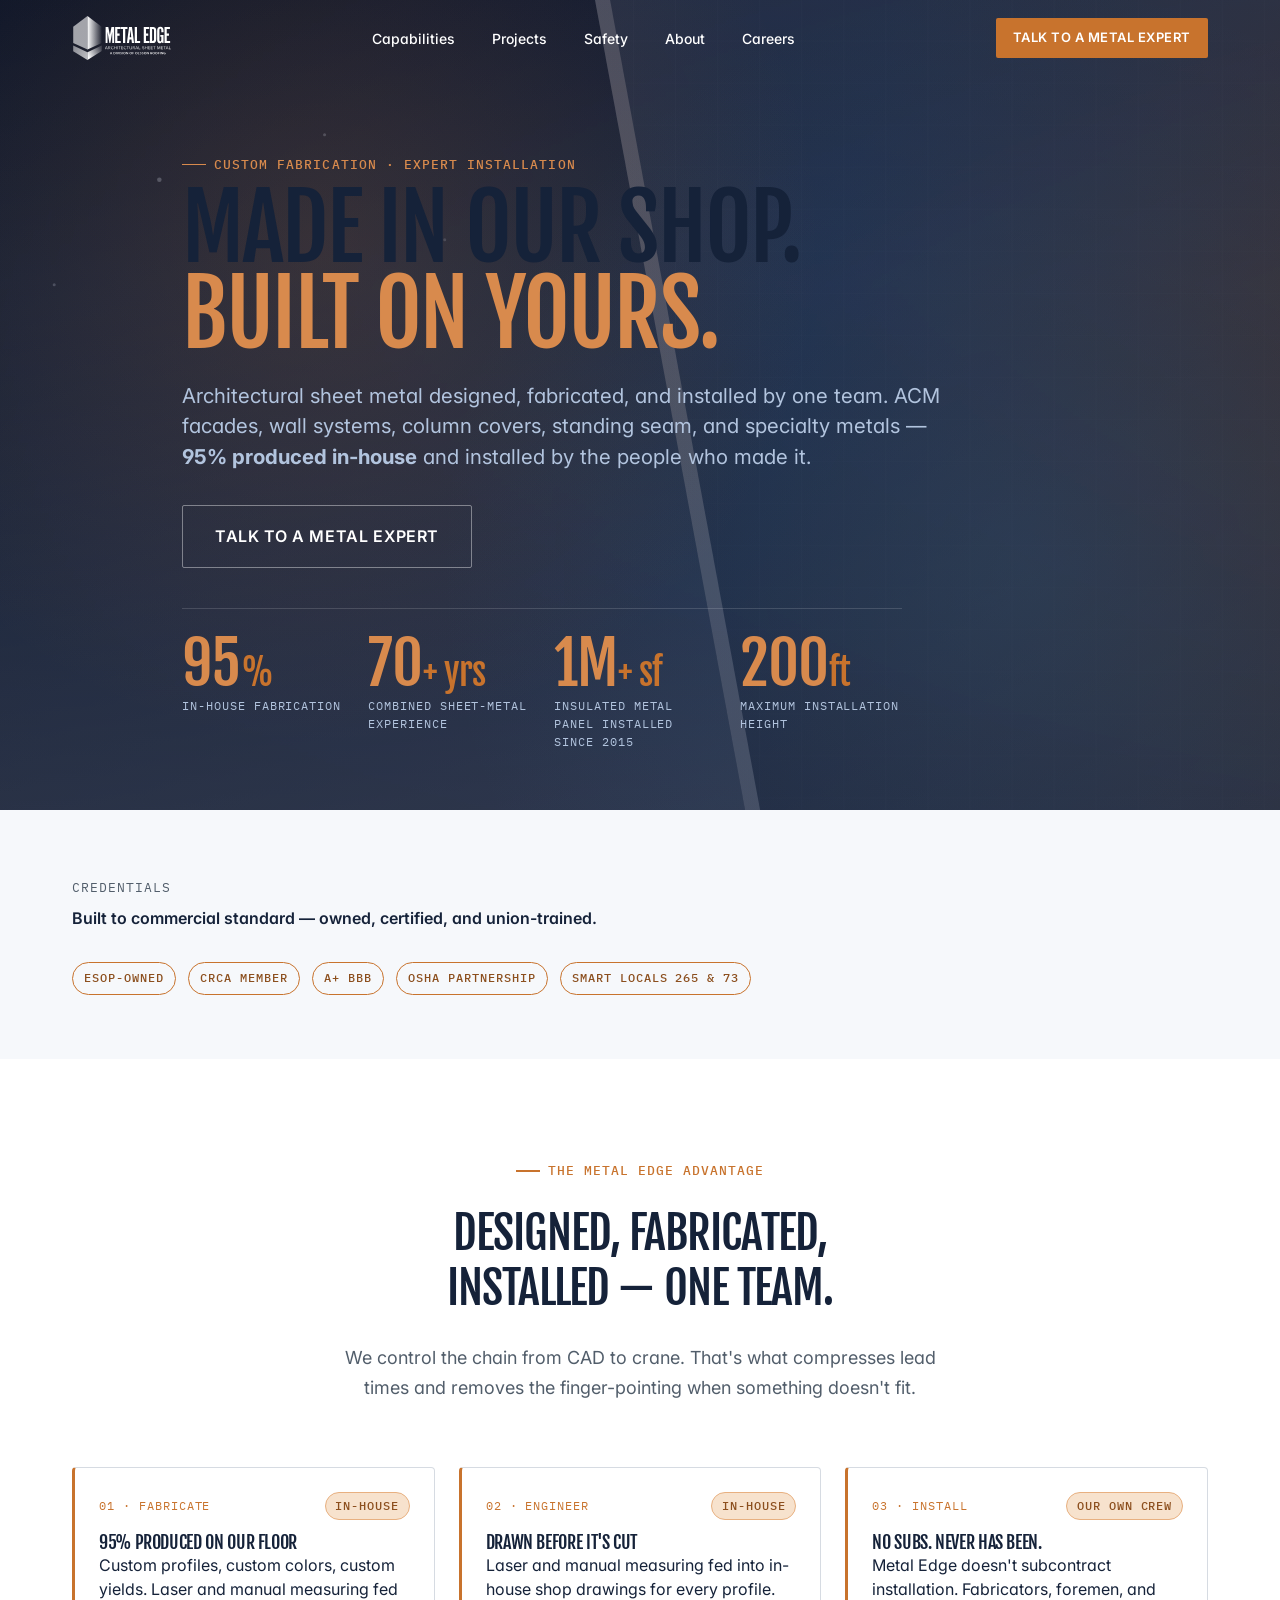
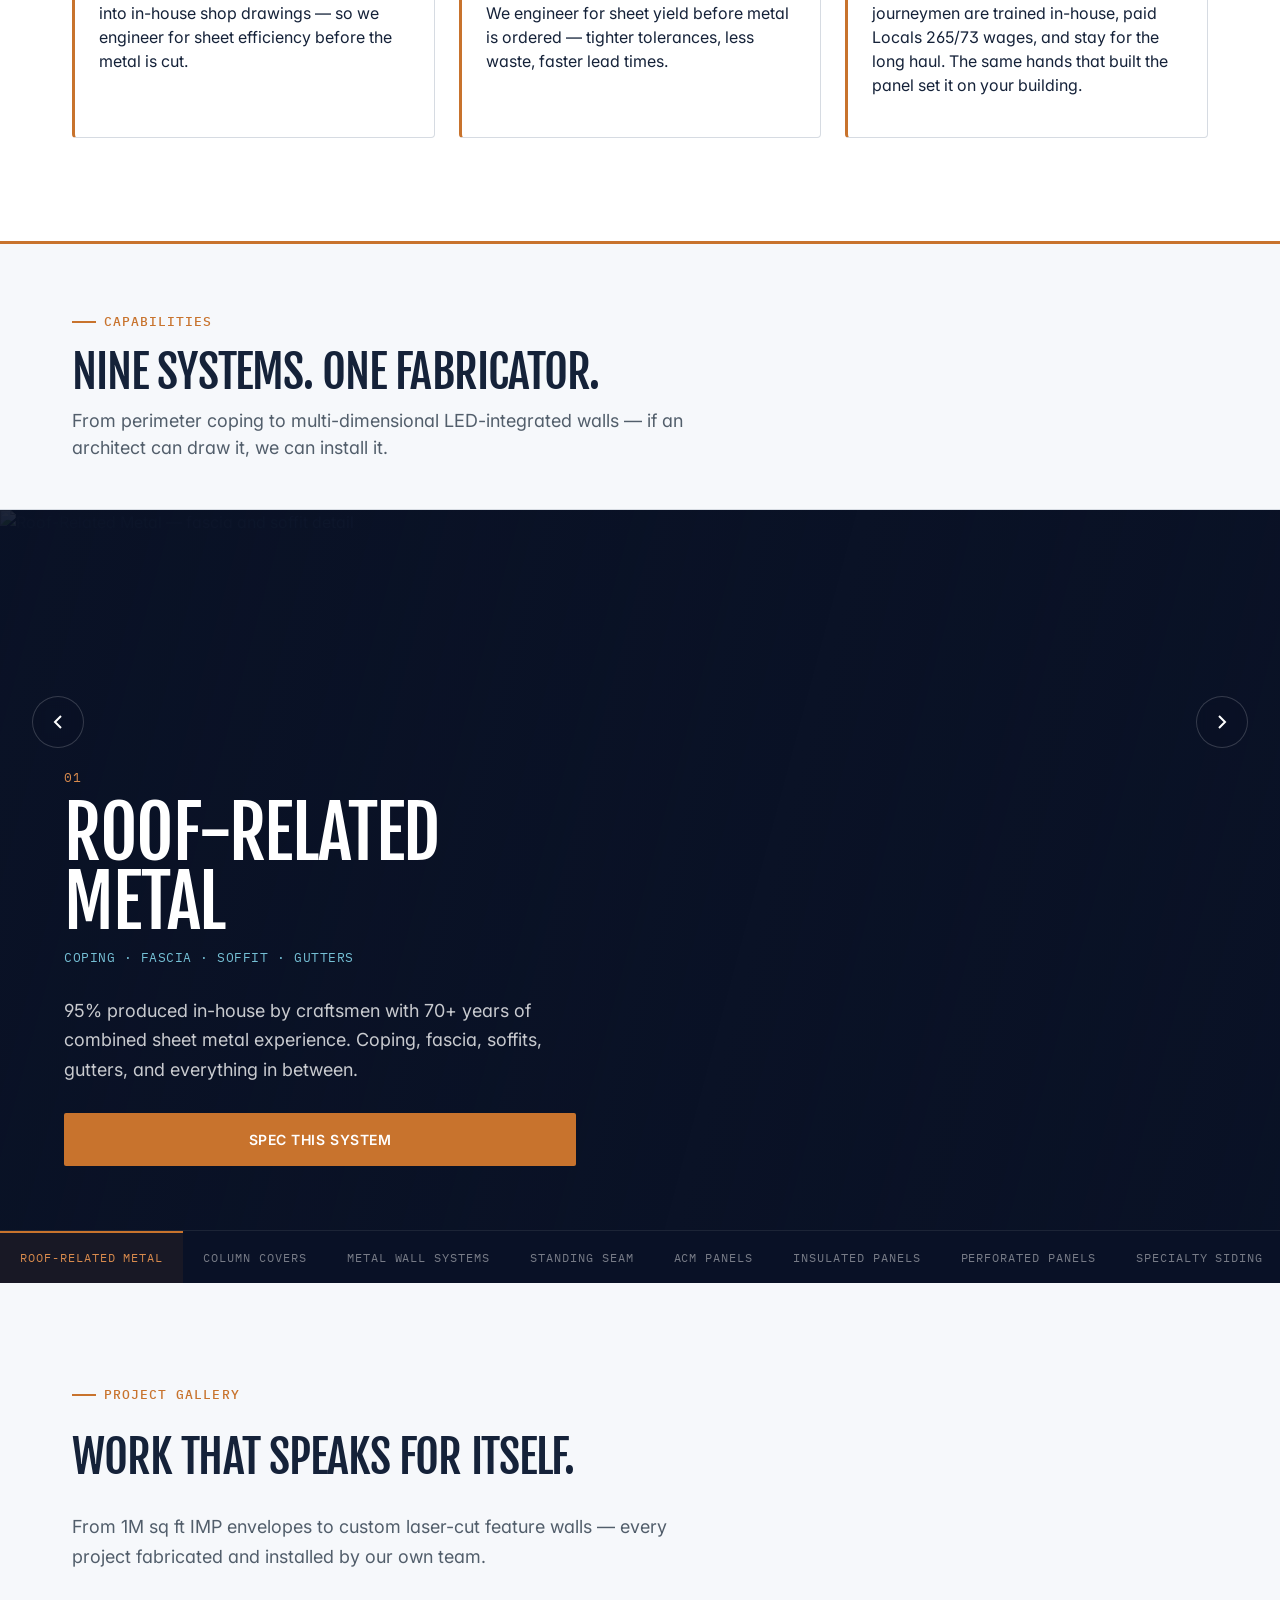
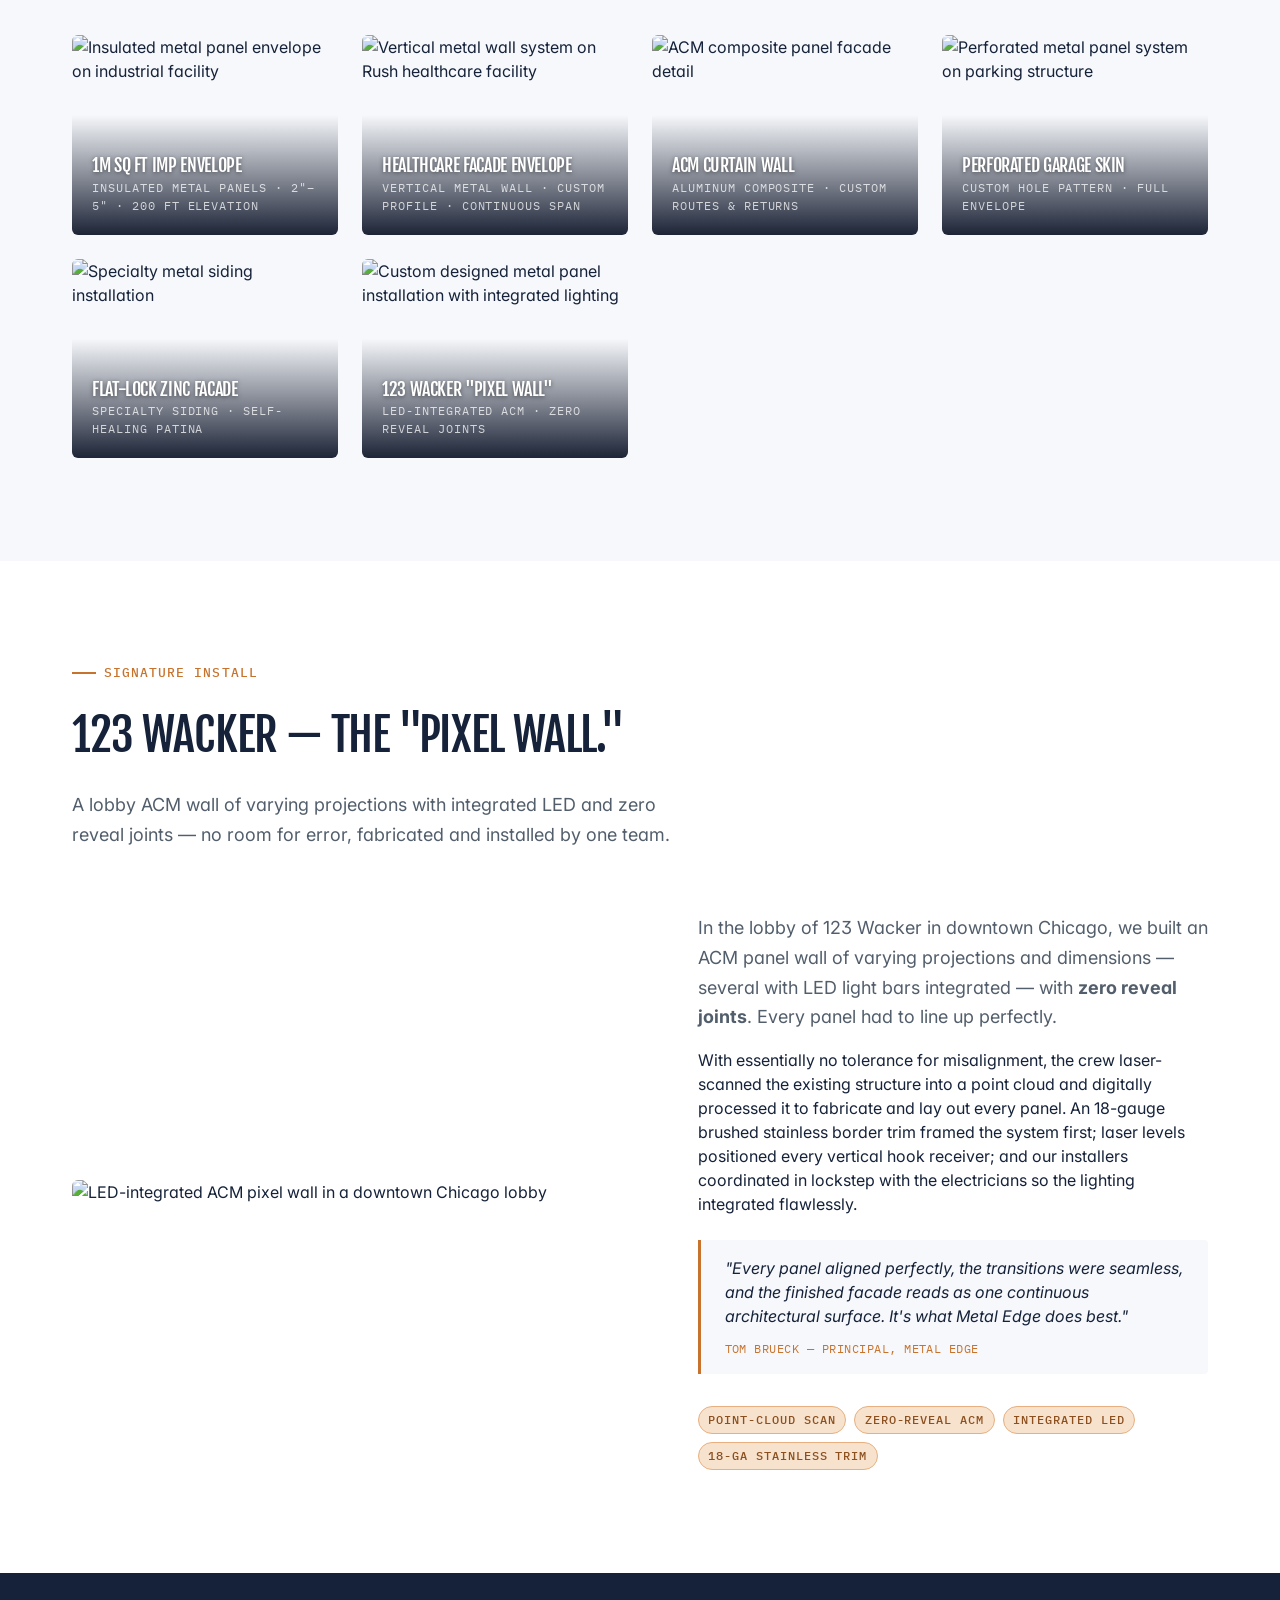
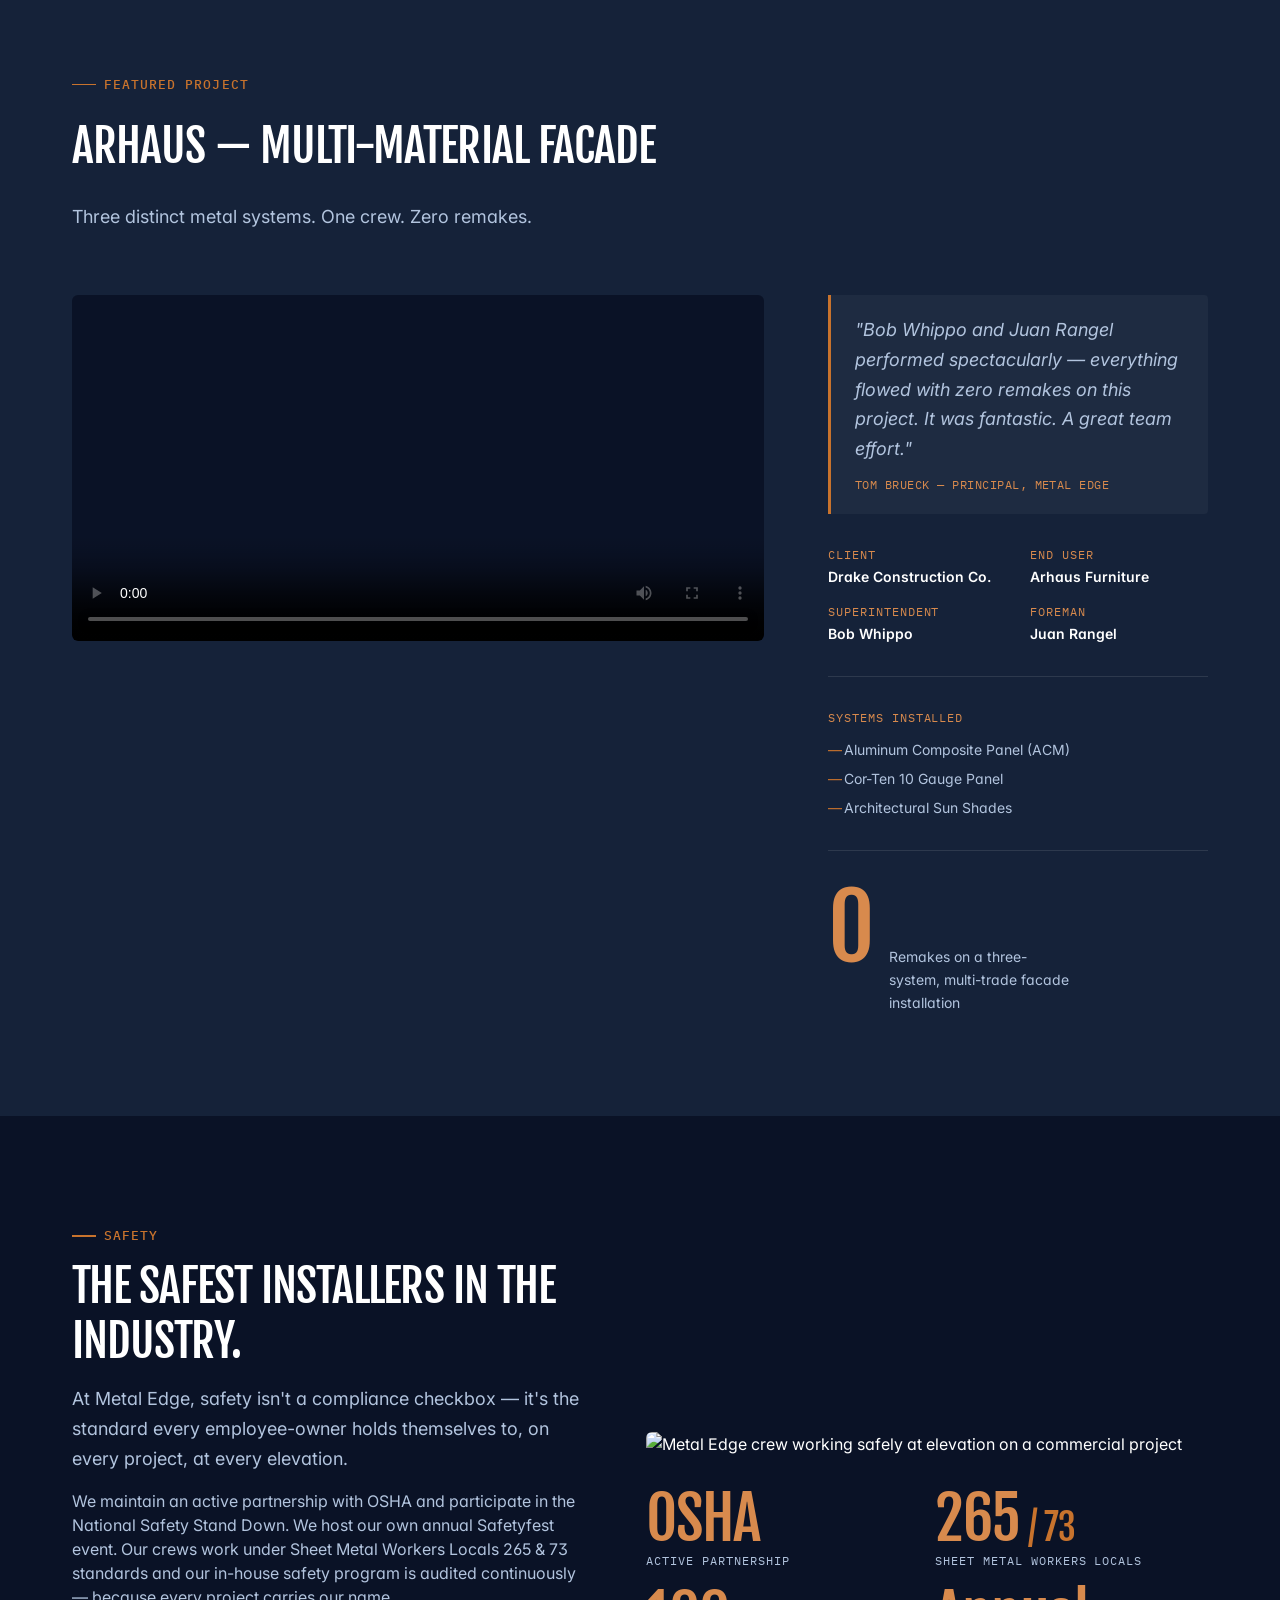
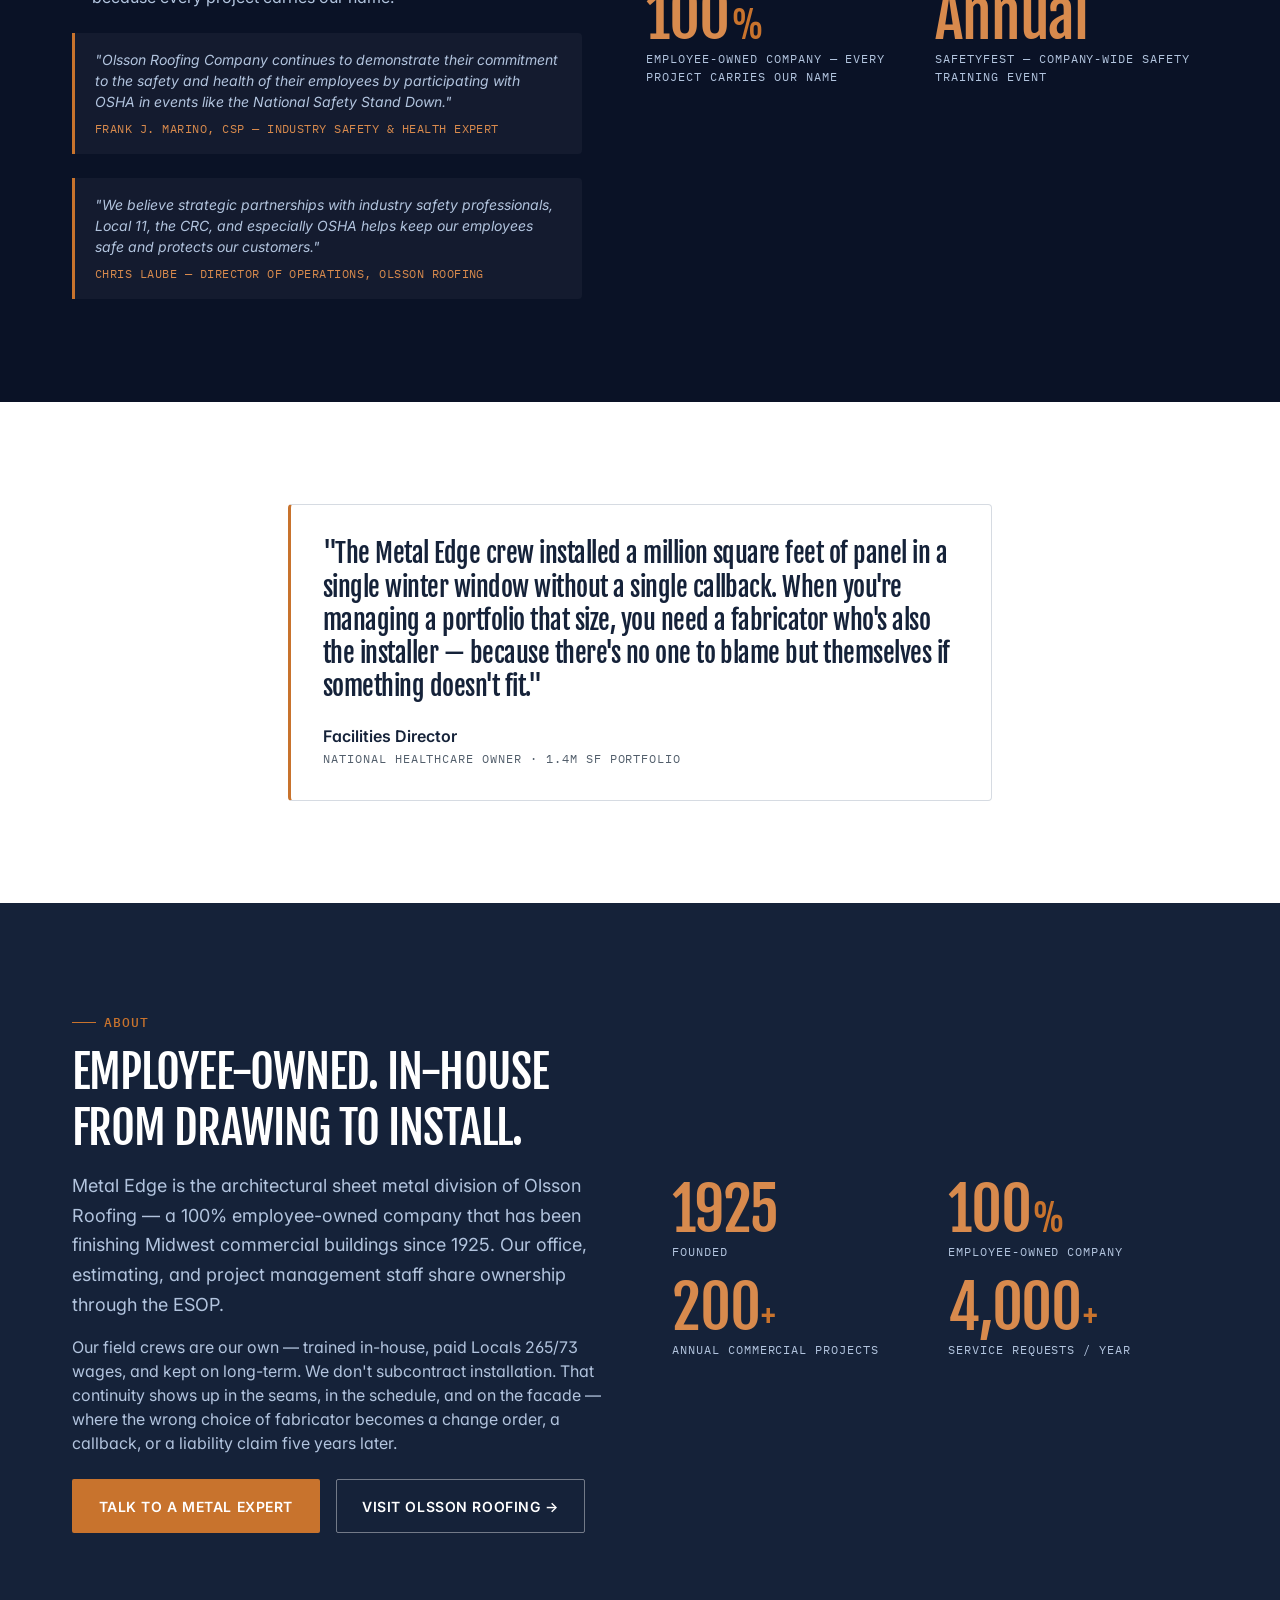
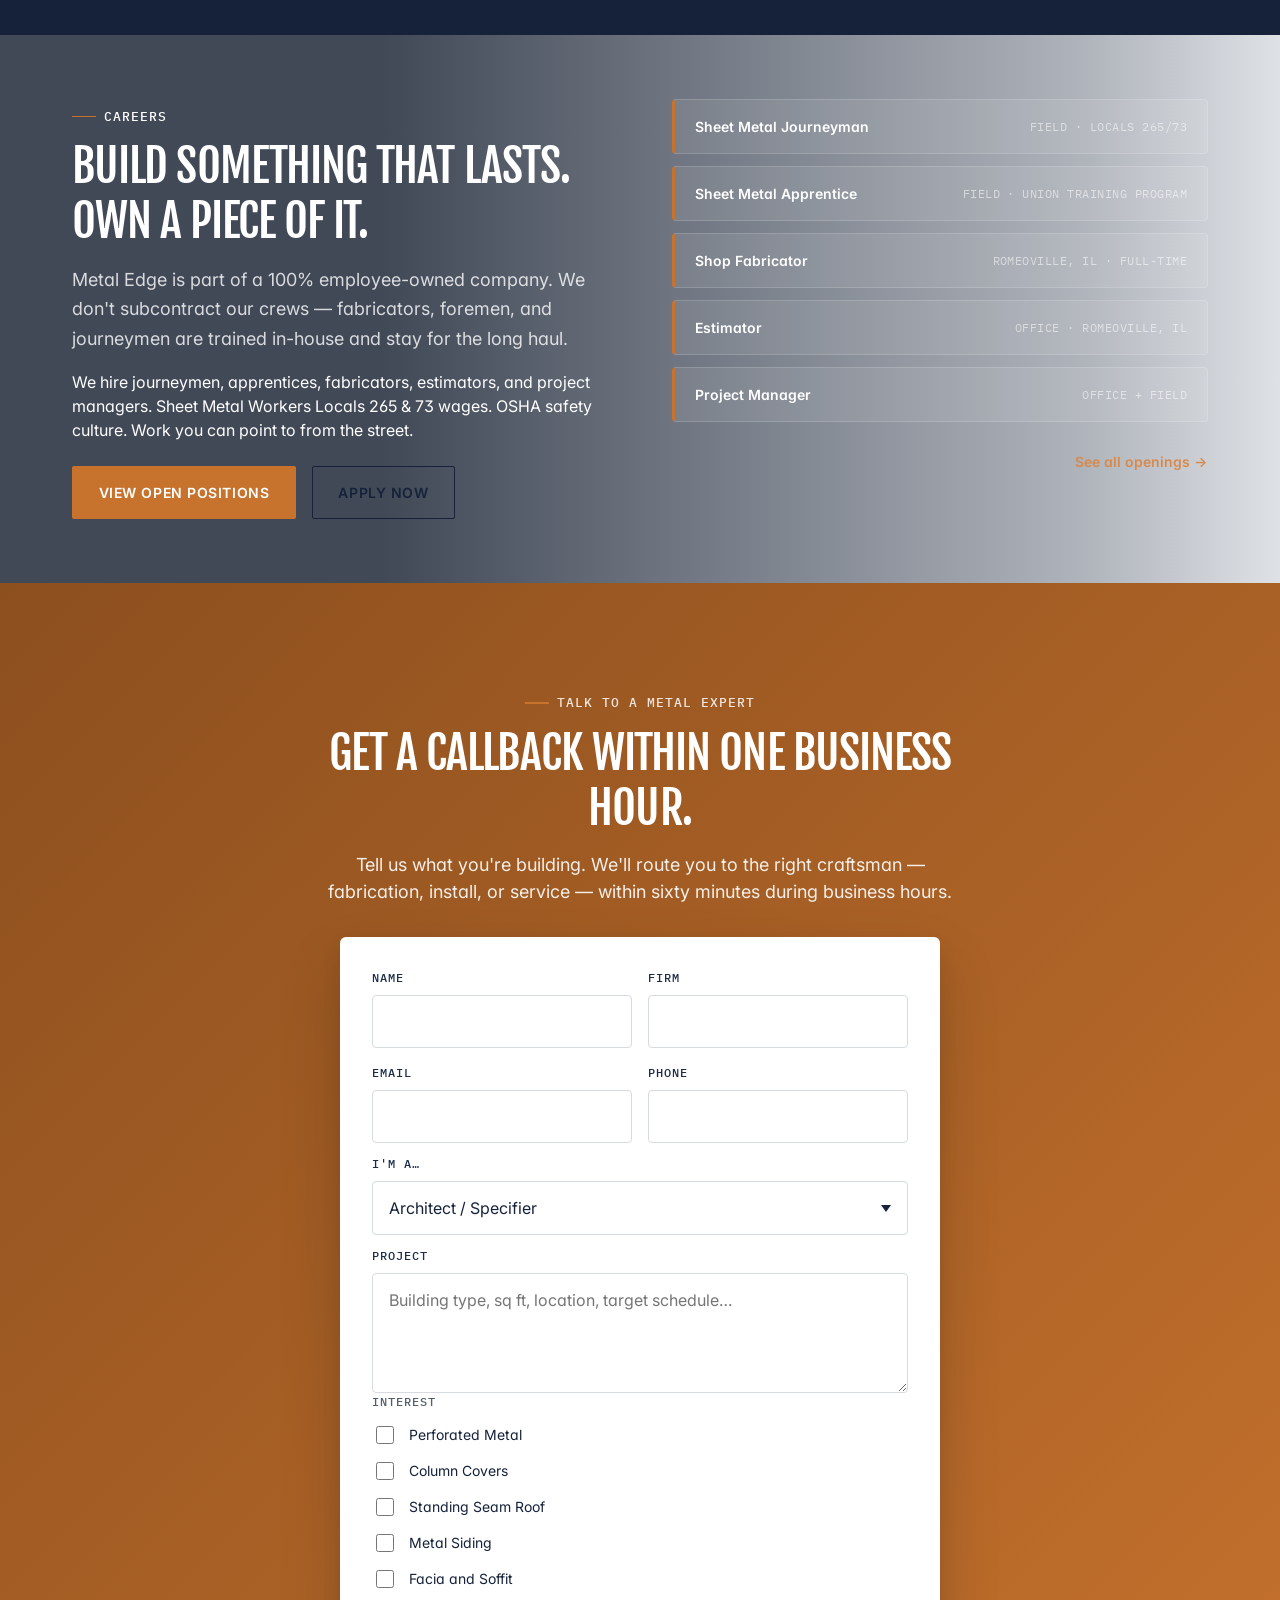
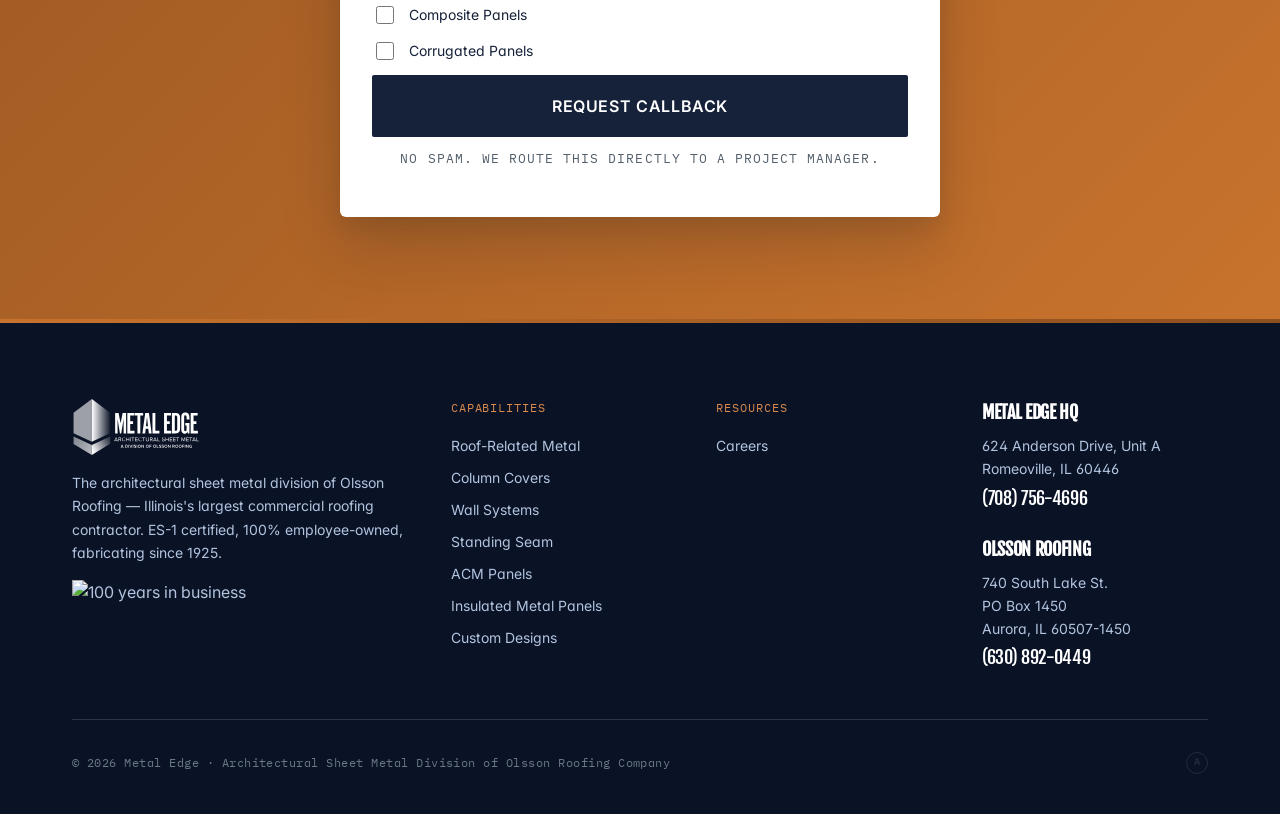
==== commit 0f7f8447: "Correct Tom Brueck's title to Principal, Metal Edge Official title is Principal (was Sheet Metal Div" ====
--- a/site/index.html
+++ b/site/index.html
@@ -435,7 +435,7 @@
 
         <blockquote style="margin: var(--space-6) 0 var(--space-8); padding: var(--space-4) var(--space-6); border-left: 3px solid var(--copper-500); background: var(--color-bg-alt); border-radius: 0 var(--radius-sm) var(--radius-sm) 0;">
           <p style="font-style: italic; margin: 0 0 var(--space-3); color: var(--navy-900);">"Every panel aligned perfectly, the transitions were seamless, and the finished facade reads as one continuous architectural surface. It's what Metal Edge does best."</p>
-          <footer style="font-family: var(--font-mono); font-size: var(--fs-2xs); letter-spacing: var(--tracking-wide); text-transform: uppercase; color: var(--copper-500);">Tom Brueck — Sheet Metal Division Manager, Metal Edge</footer>
+          <footer style="font-family: var(--font-mono); font-size: var(--fs-2xs); letter-spacing: var(--tracking-wide); text-transform: uppercase; color: var(--copper-500);">Tom Brueck — Principal, Metal Edge</footer>
         </blockquote>
 
         <div class="cluster" style="gap: var(--space-2); flex-wrap: wrap;">
@@ -474,7 +474,7 @@
 
         <blockquote class="featured-project__quote">
           <p>"Bob Whippo and Juan Rangel performed spectacularly — everything flowed with zero remakes on this project. It was fantastic. A great team effort."</p>
-          <footer>Tom Brueck — Sheet Metal Division Manager, Metal Edge</footer>
+          <footer>Tom Brueck — Principal, Metal Edge</footer>
         </blockquote>
 
         <div class="featured-project__meta-grid">
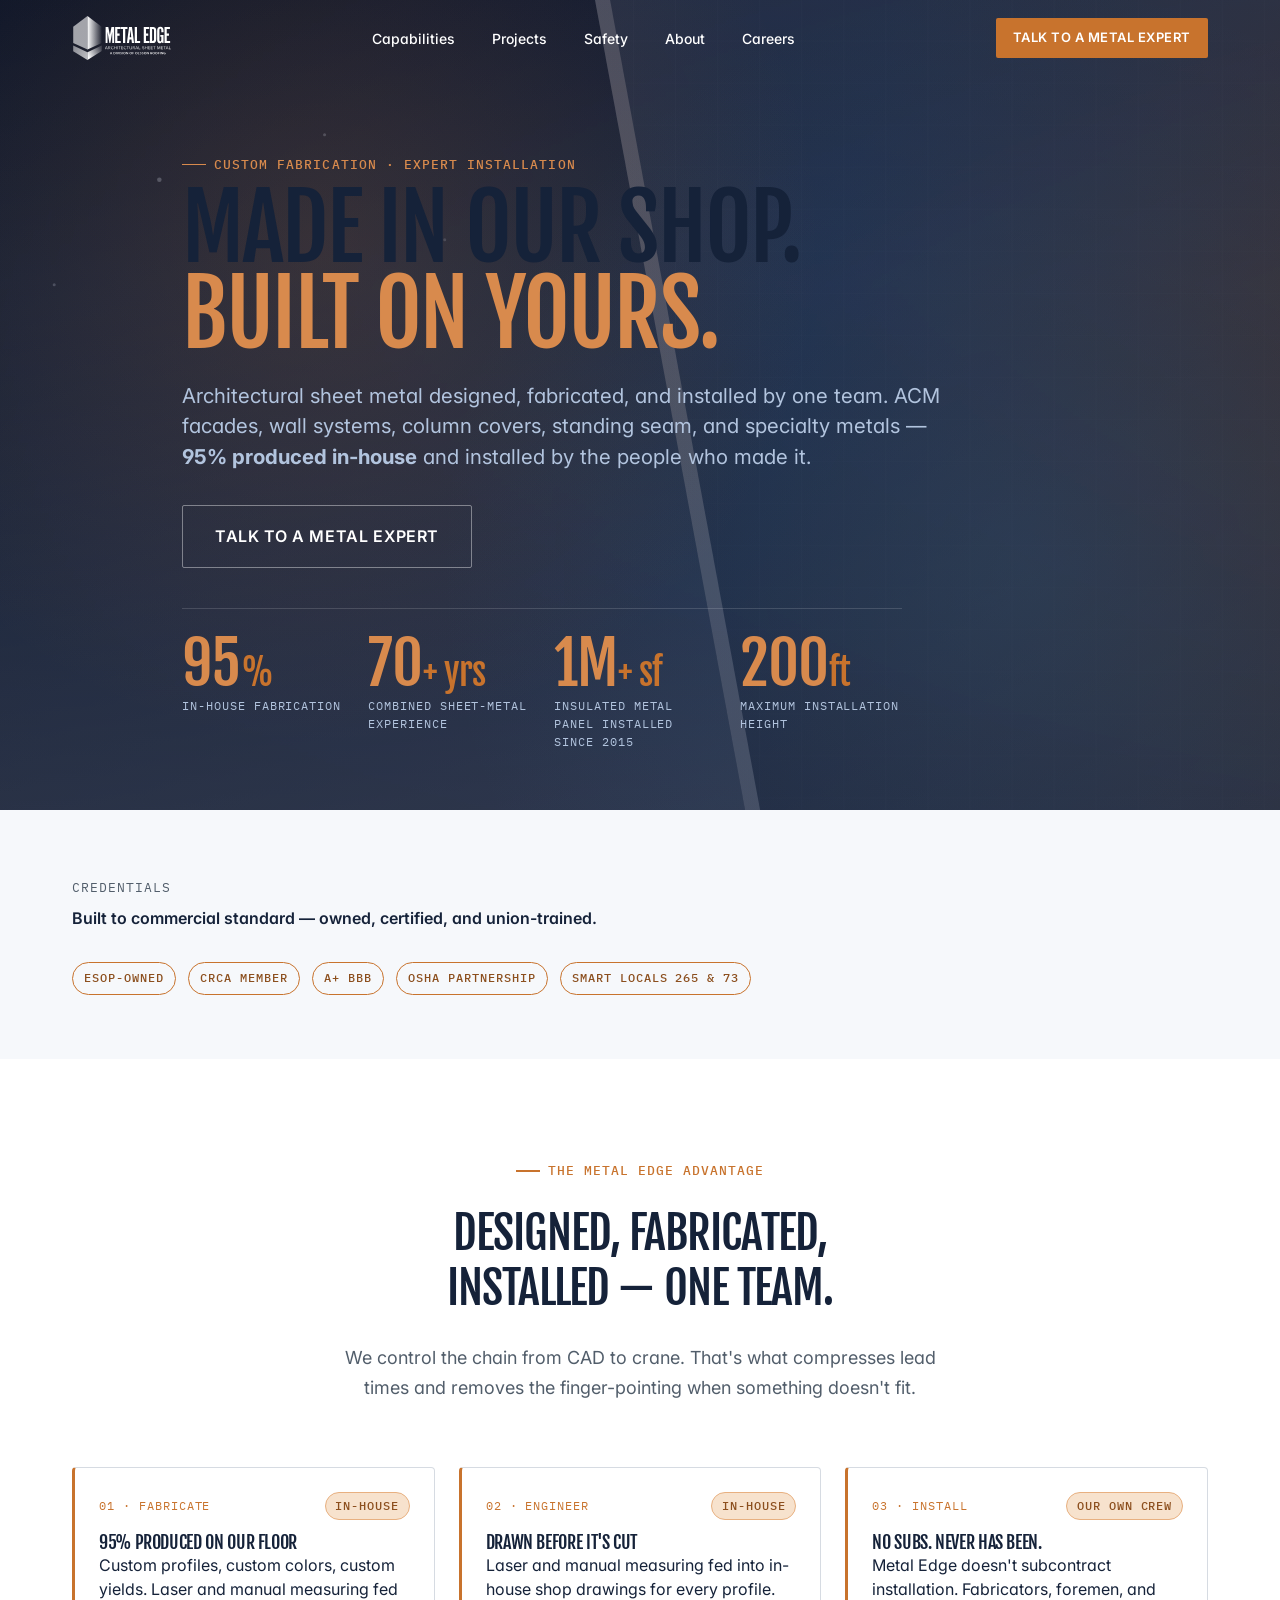
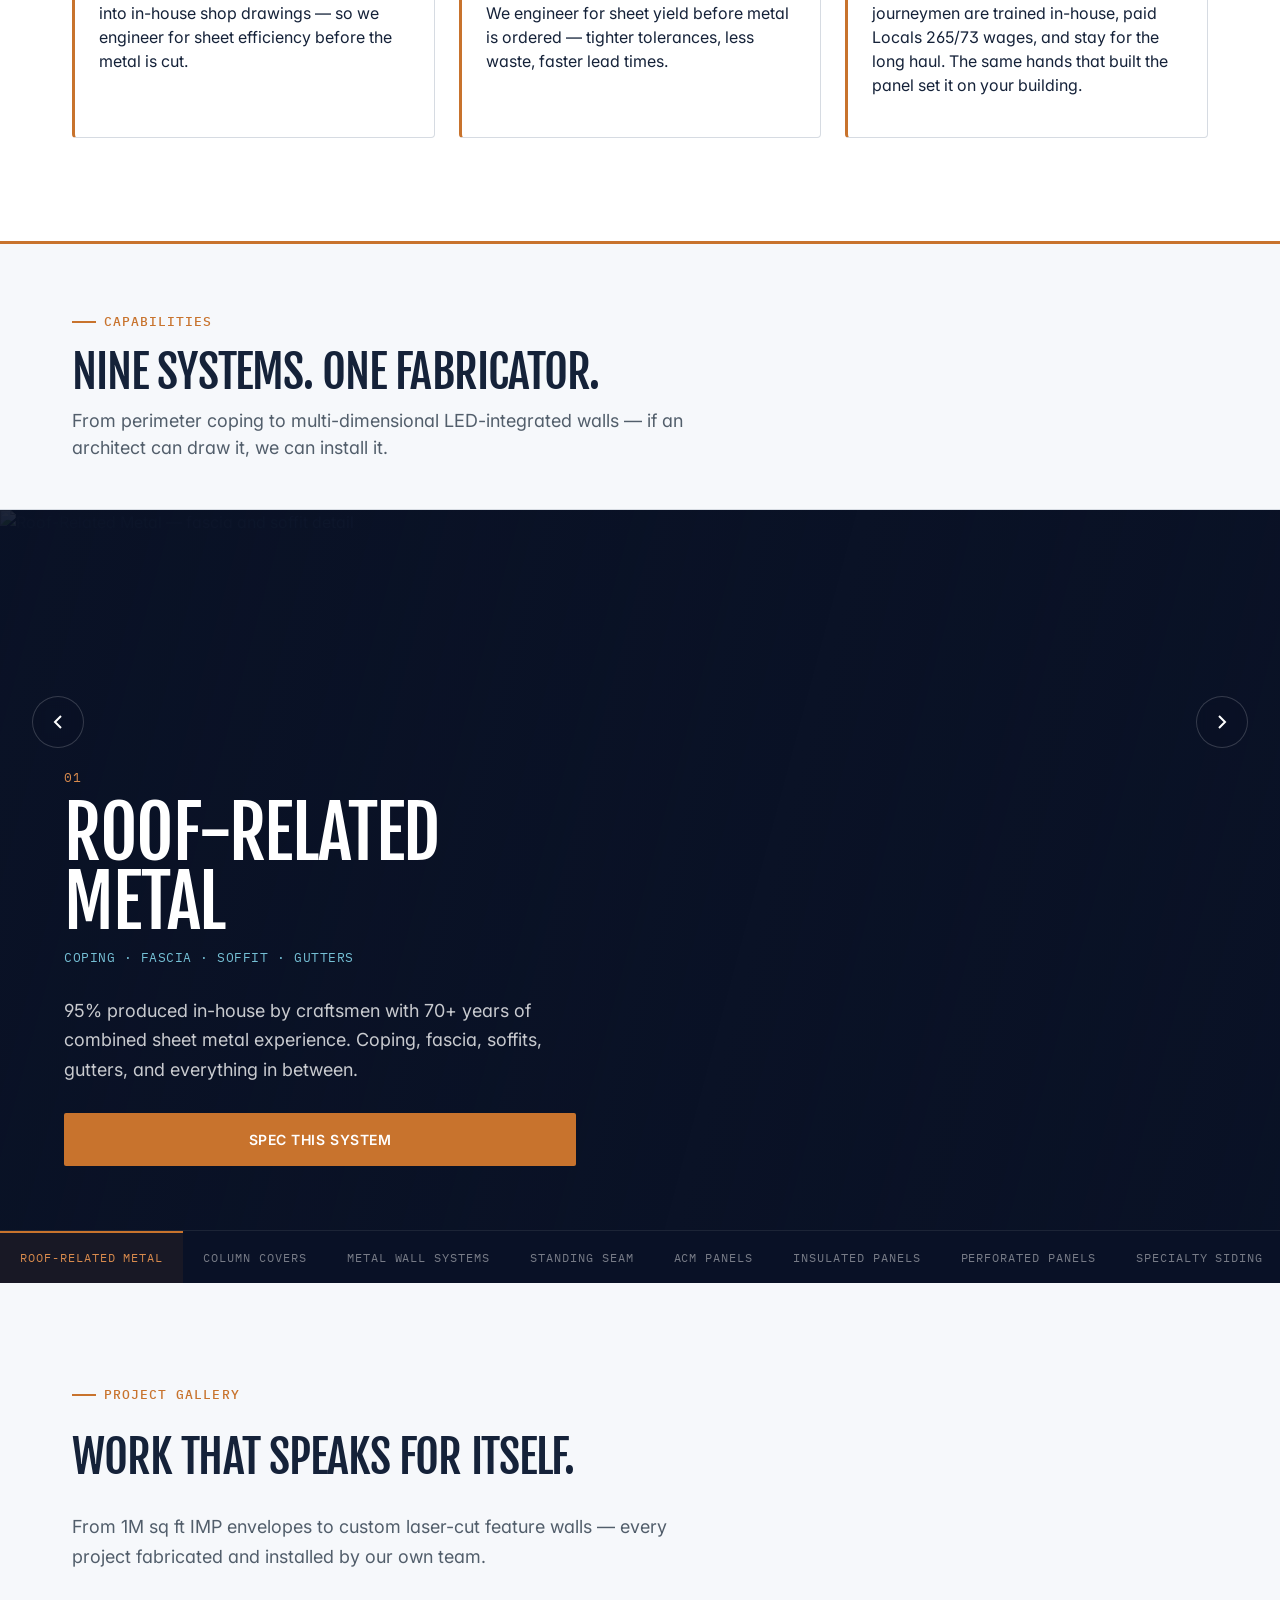
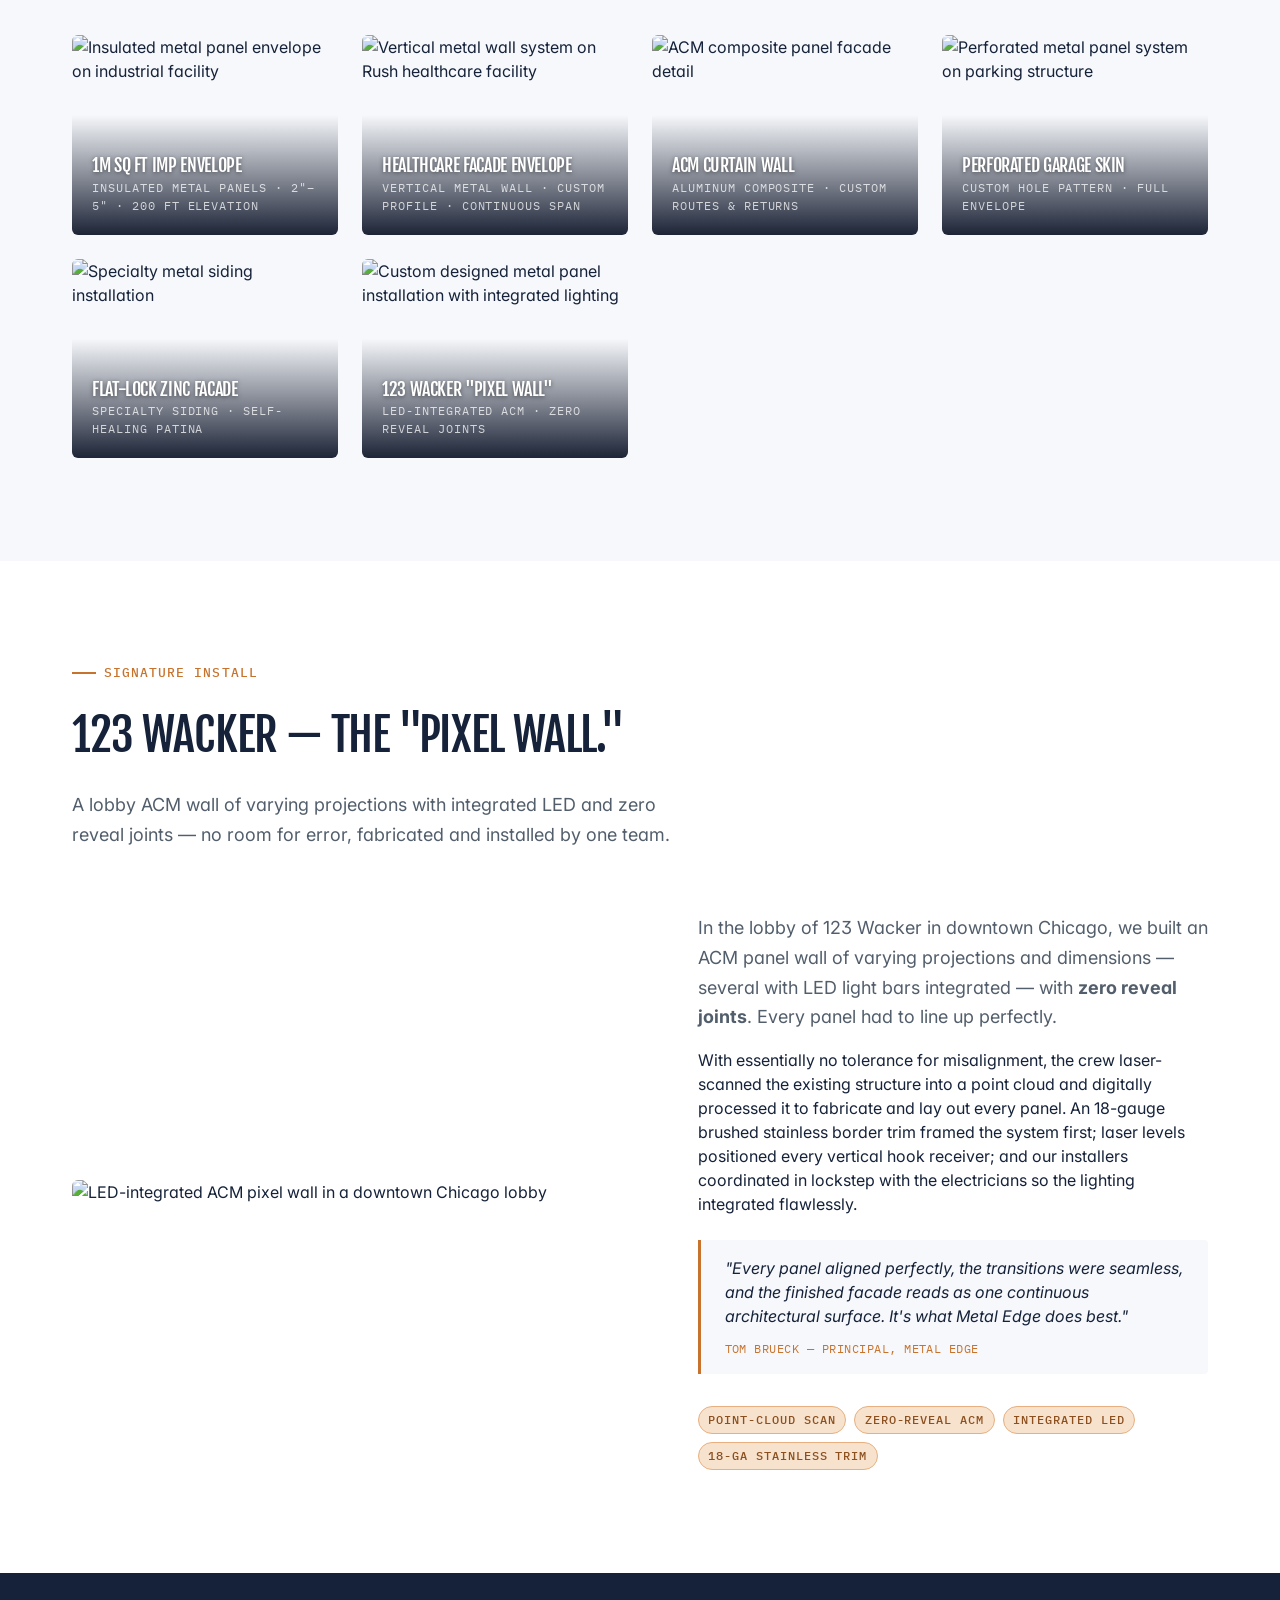
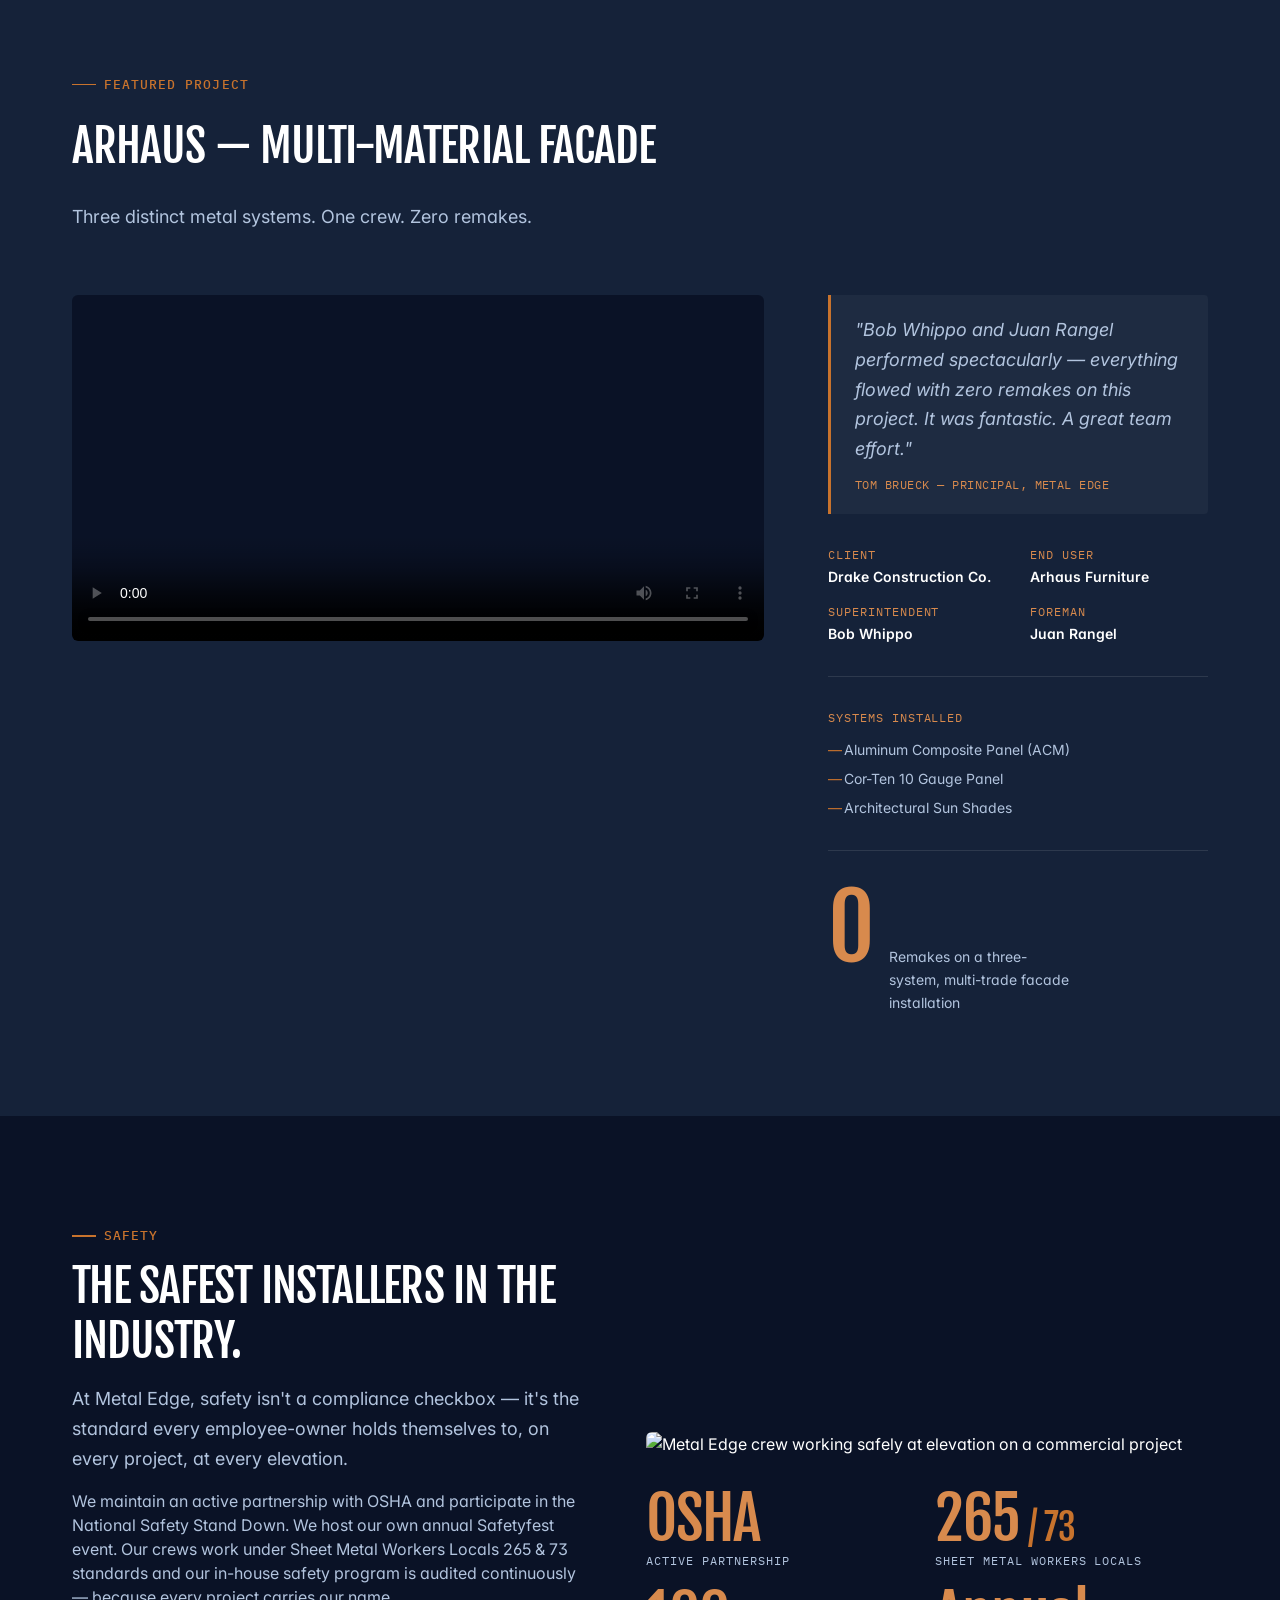
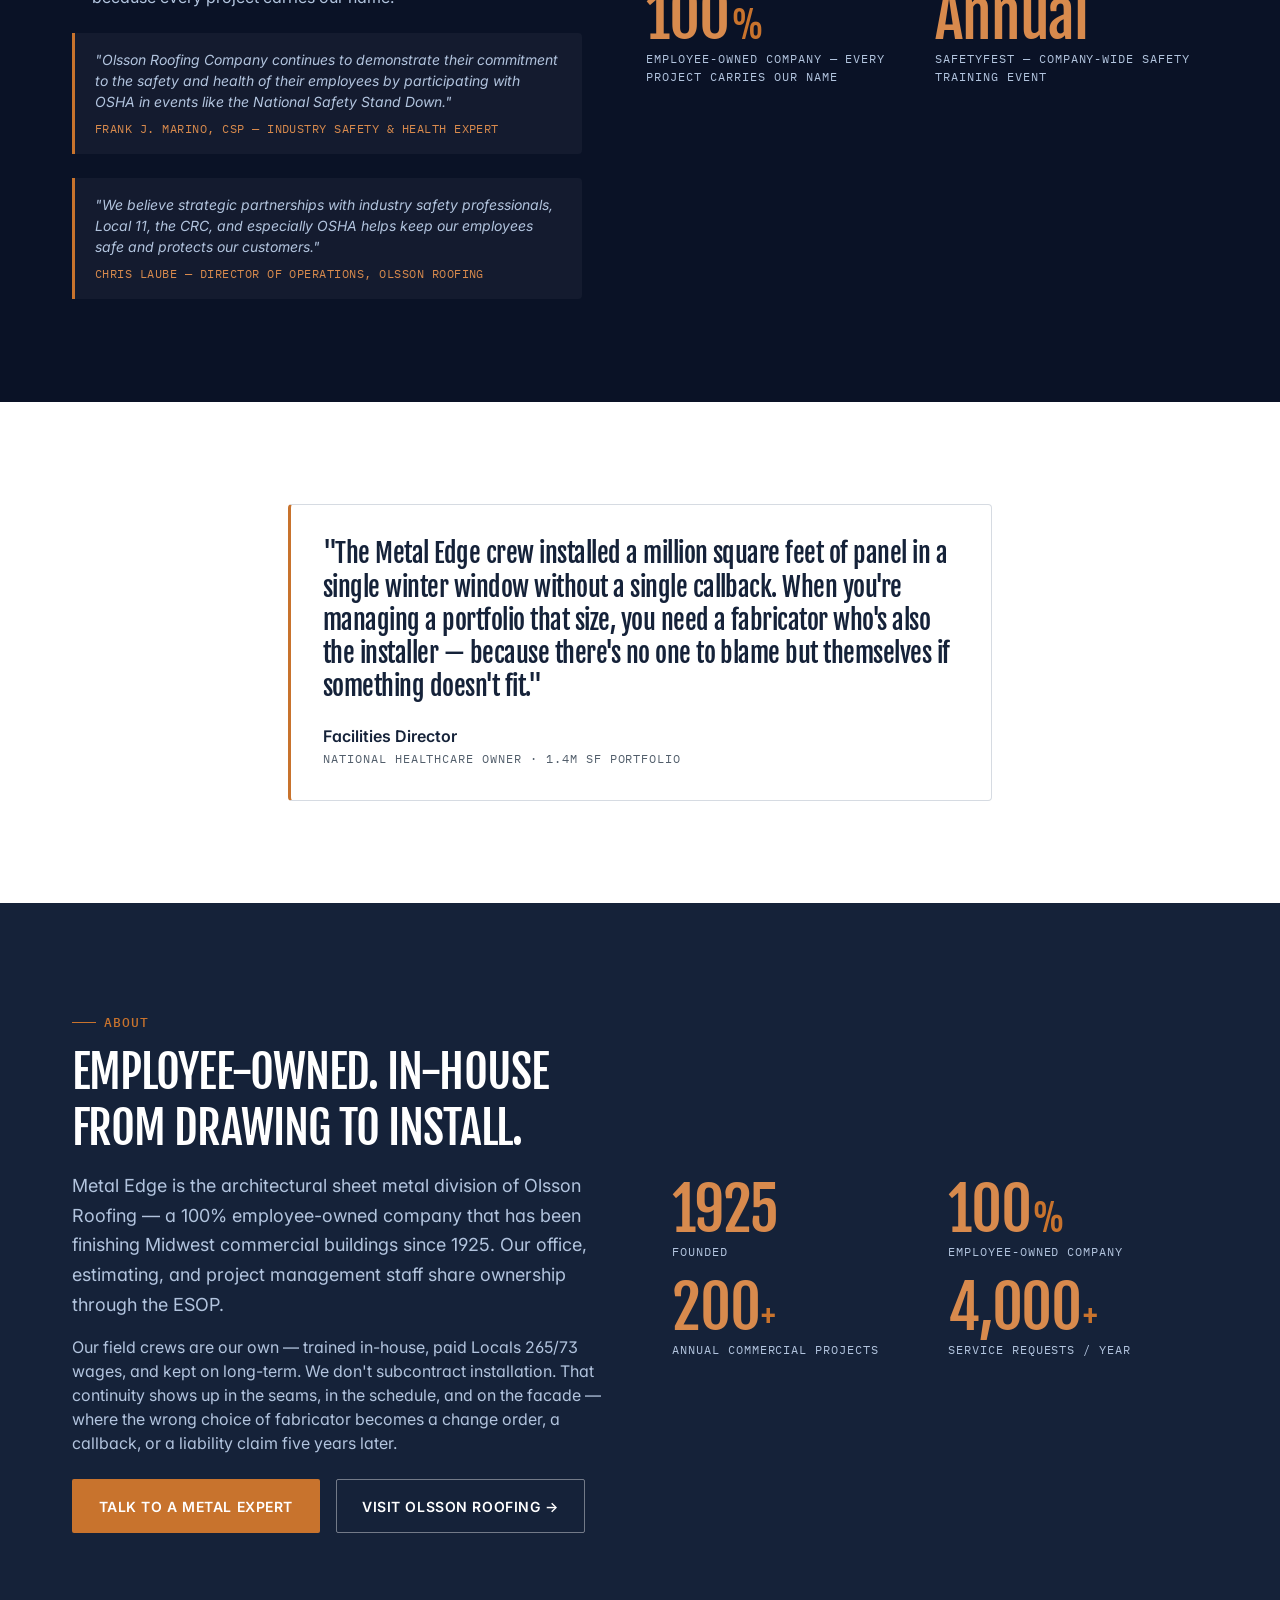
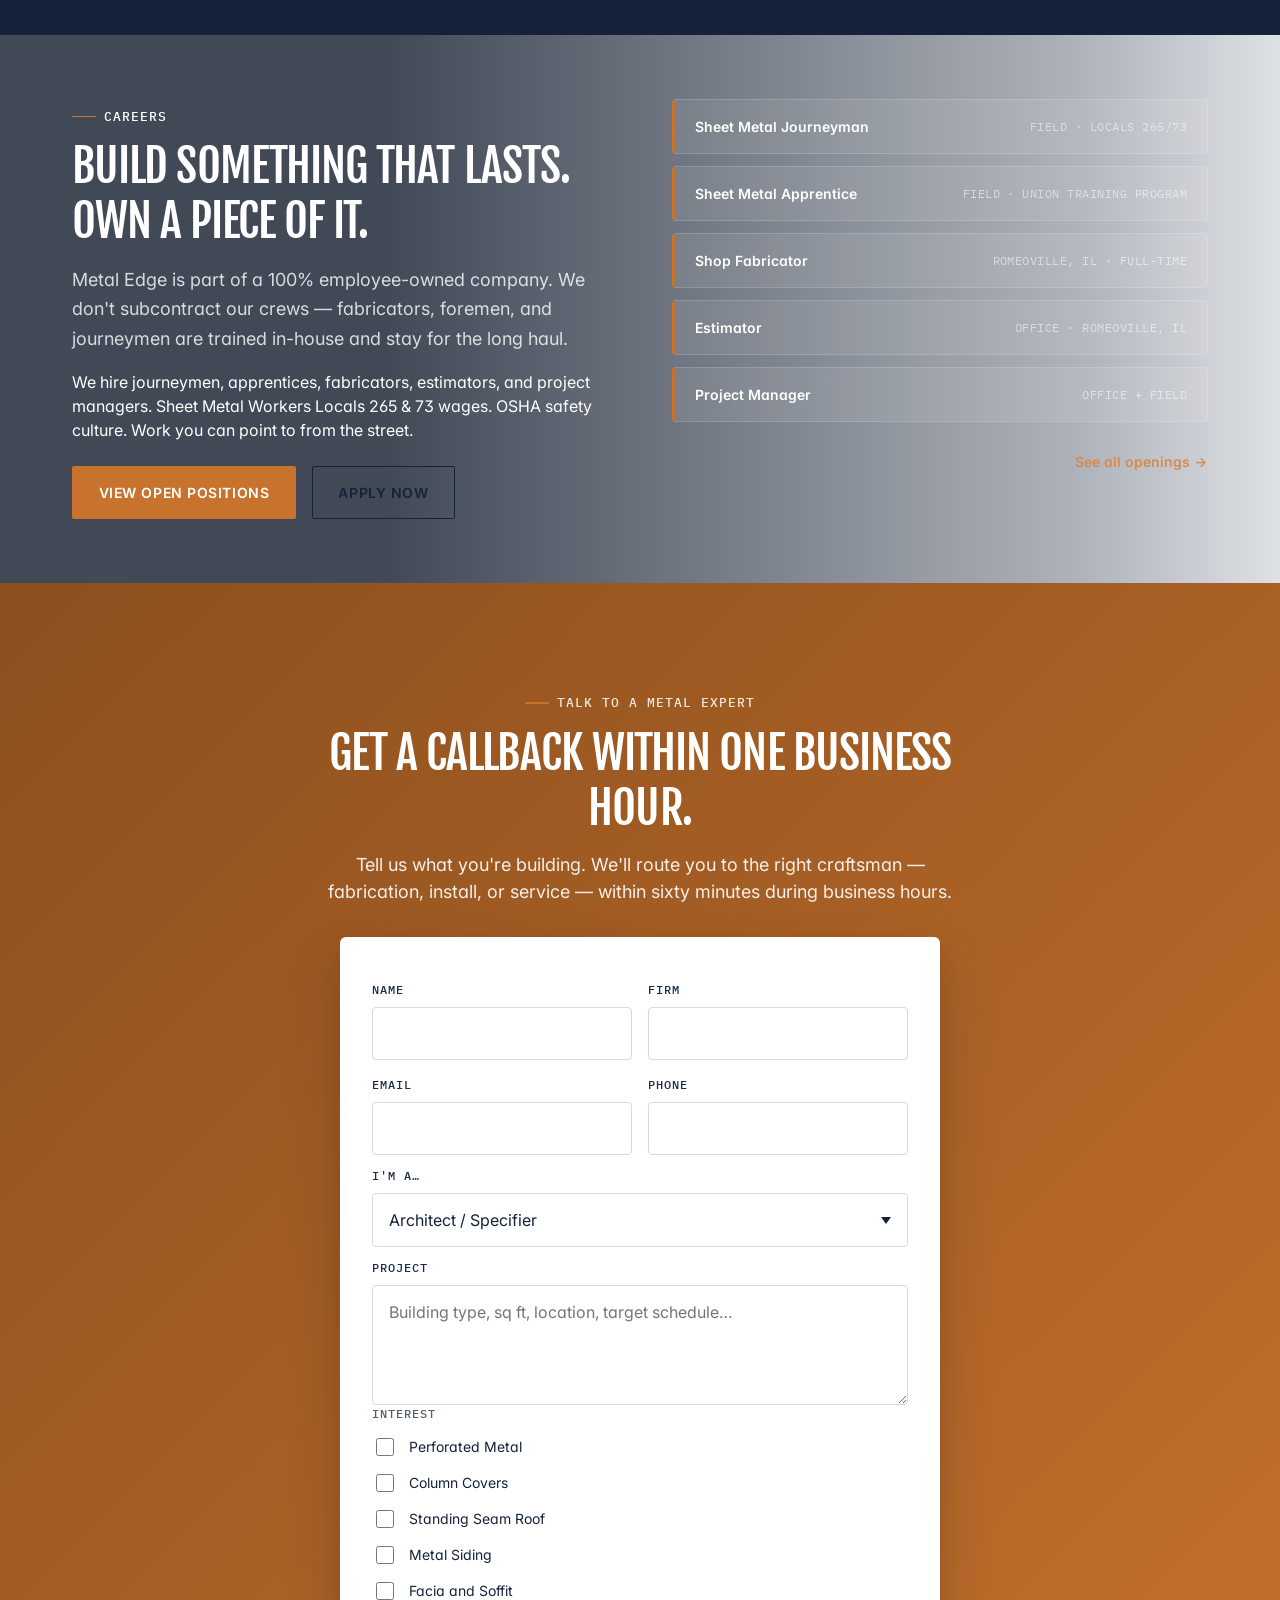
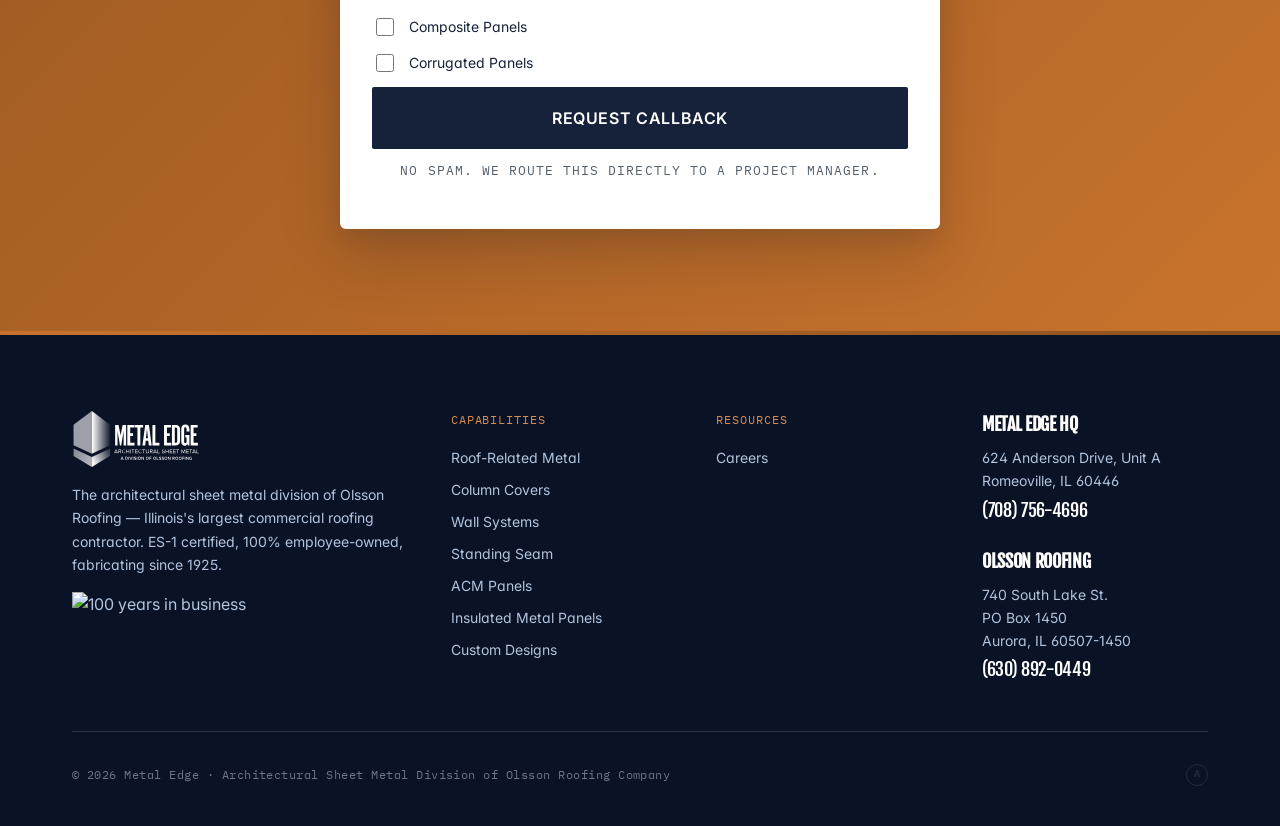
==== commit 6ba29dde: "Make the contact and careers forms real (Netlify Forms) Both forms only faked a success message. The" ====
--- a/site/index.html
+++ b/site/index.html
@@ -977,28 +977,30 @@
       Tell us what you're building. We'll route you to the right craftsman — fabrication, install, or service — within sixty minutes during business hours.
     </p>
 
-    <form class="stack-3" style="background: var(--white); border-radius: var(--radius-md); padding: var(--space-8); max-width: 600px; margin: var(--space-8) auto 0; text-align: left; box-shadow: var(--shadow-xl);" onsubmit="event.preventDefault(); this.querySelector('button[type=submit]').textContent='Sent — we\'ll be in touch.'; this.querySelector('button[type=submit]').disabled=true;">
+    <form name="metal-contact" method="POST" data-netlify="true" netlify-honeypot="bot-field" class="stack-3" style="background: var(--white); border-radius: var(--radius-md); padding: var(--space-8); max-width: 600px; margin: var(--space-8) auto 0; text-align: left; box-shadow: var(--shadow-xl);" onsubmit="submitContactForm(event)">
+      <input type="hidden" name="form-name" value="metal-contact">
+      <p hidden><label>Leave this empty: <input name="bot-field"></label></p>
       <div class="grid grid-2-fixed grid-tight">
         <div class="field">
           <label for="cf-name" class="field__label">Name</label>
-          <input id="cf-name" class="input" required>
+          <input id="cf-name" name="name" class="input" required>
         </div>
         <div class="field">
           <label for="cf-firm" class="field__label">Firm</label>
-          <input id="cf-firm" class="input" required>
+          <input id="cf-firm" name="firm" class="input" required>
         </div>
         <div class="field">
           <label for="cf-email" class="field__label">Email</label>
-          <input id="cf-email" type="email" class="input" required>
+          <input id="cf-email" name="email" type="email" class="input" required>
         </div>
         <div class="field">
           <label for="cf-phone" class="field__label">Phone</label>
-          <input id="cf-phone" type="tel" class="input">
+          <input id="cf-phone" name="phone" type="tel" class="input">
         </div>
       </div>
       <div class="field">
         <label for="cf-role" class="field__label">I'm a…</label>
-        <select id="cf-role" class="select">
+        <select id="cf-role" name="role" class="select">
           <option>Architect / Specifier</option>
           <option>General Contractor</option>
           <option>Building Owner / Facility Manager</option>
@@ -1007,7 +1009,7 @@
       </div>
       <div class="field">
         <label for="cf-msg" class="field__label">Project</label>
-        <textarea id="cf-msg" class="textarea" placeholder="Building type, sq ft, location, target schedule…"></textarea>
+        <textarea id="cf-msg" name="project" class="textarea" placeholder="Building type, sq ft, location, target schedule…"></textarea>
       </div>
       <fieldset class="contact-form__fieldset">
         <legend class="contact-form__legend">Interest</legend>
@@ -1138,5 +1140,25 @@
   });
 </script>
 
+<script>
+function submitContactForm(e) {
+  e.preventDefault();
+  const form = e.target;
+  const btn = form.querySelector('button[type=submit]');
+  btn.disabled = true;
+  btn.textContent = 'Sending…';
+  fetch('/', {
+    method: 'POST',
+    headers: { 'Content-Type': 'application/x-www-form-urlencoded' },
+    body: new URLSearchParams(new FormData(form)).toString()
+  }).then(function (r) {
+    if (!r.ok) throw new Error(r.status);
+    btn.textContent = 'Sent — we\'ll be in touch.';
+  }).catch(function () {
+    btn.disabled = false;
+    btn.textContent = 'Something went wrong — please try again';
+  });
+}
+</script>
 </body>
 </html>
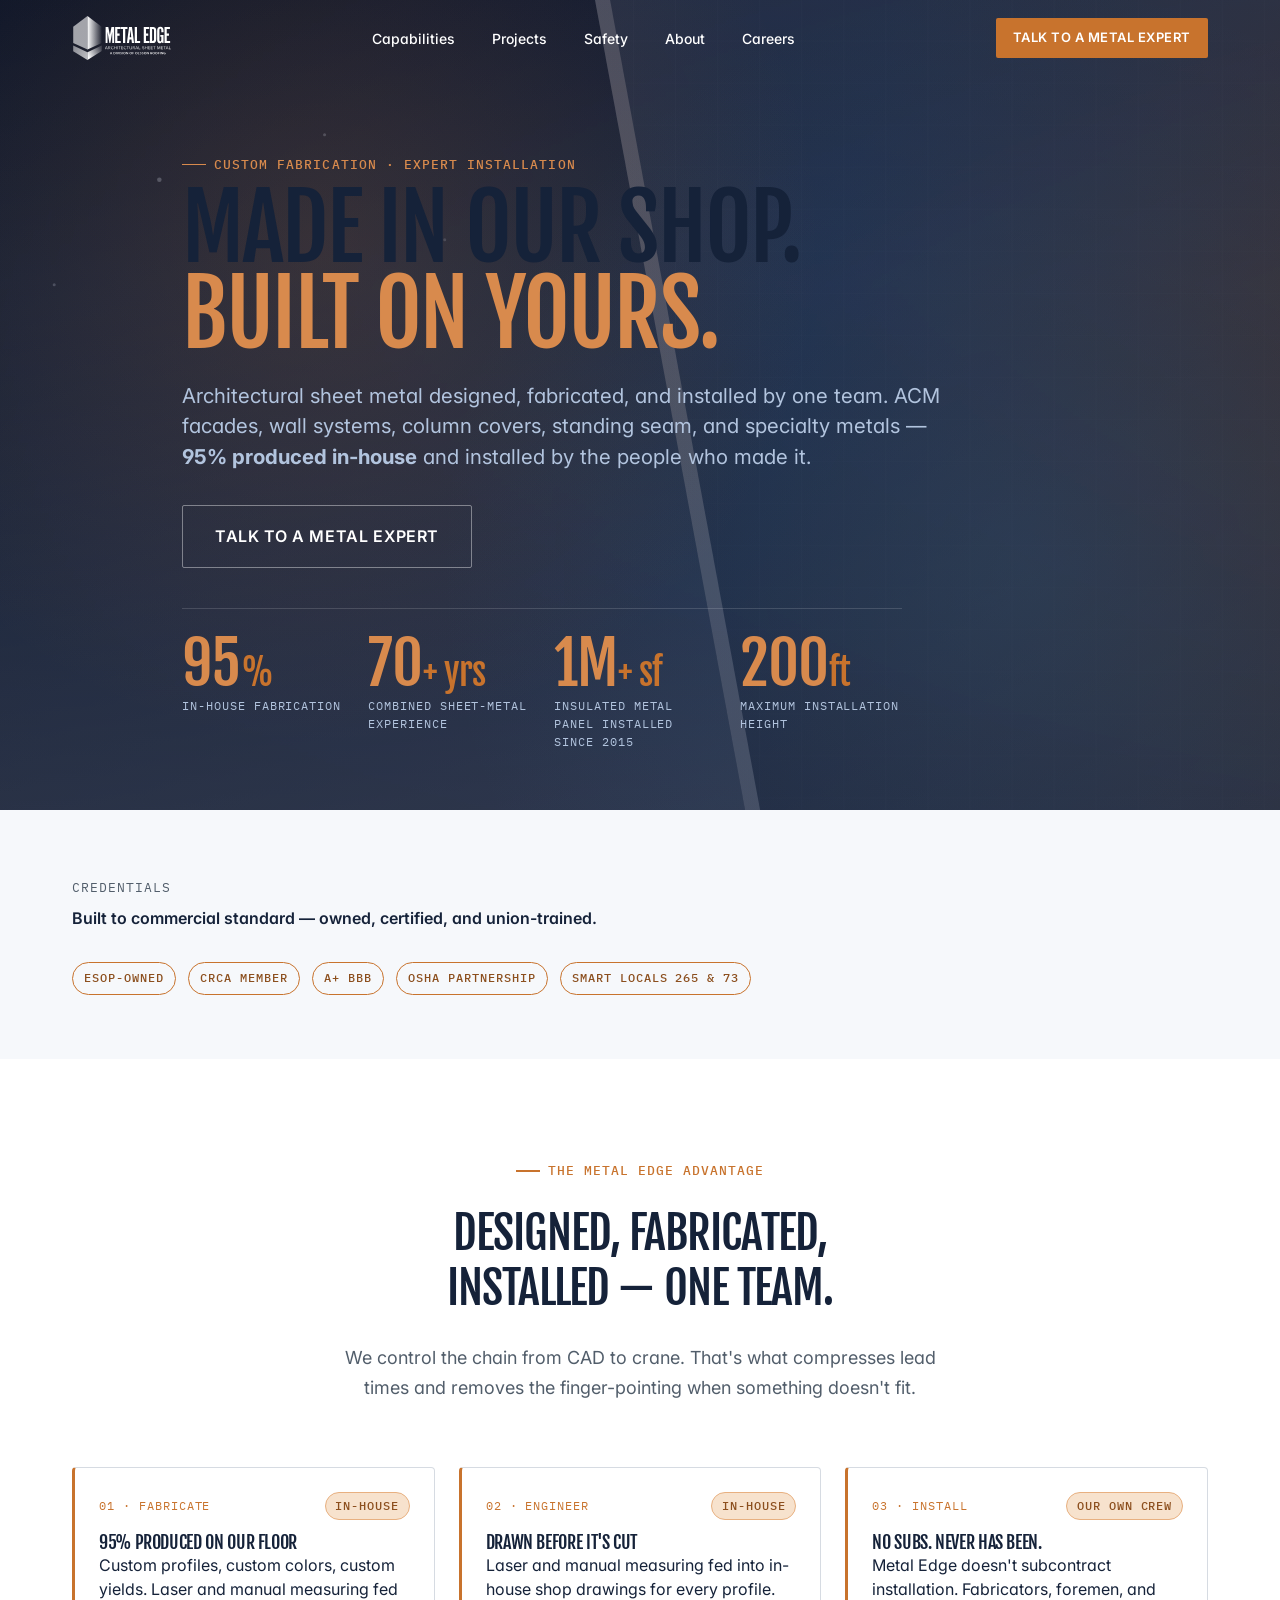
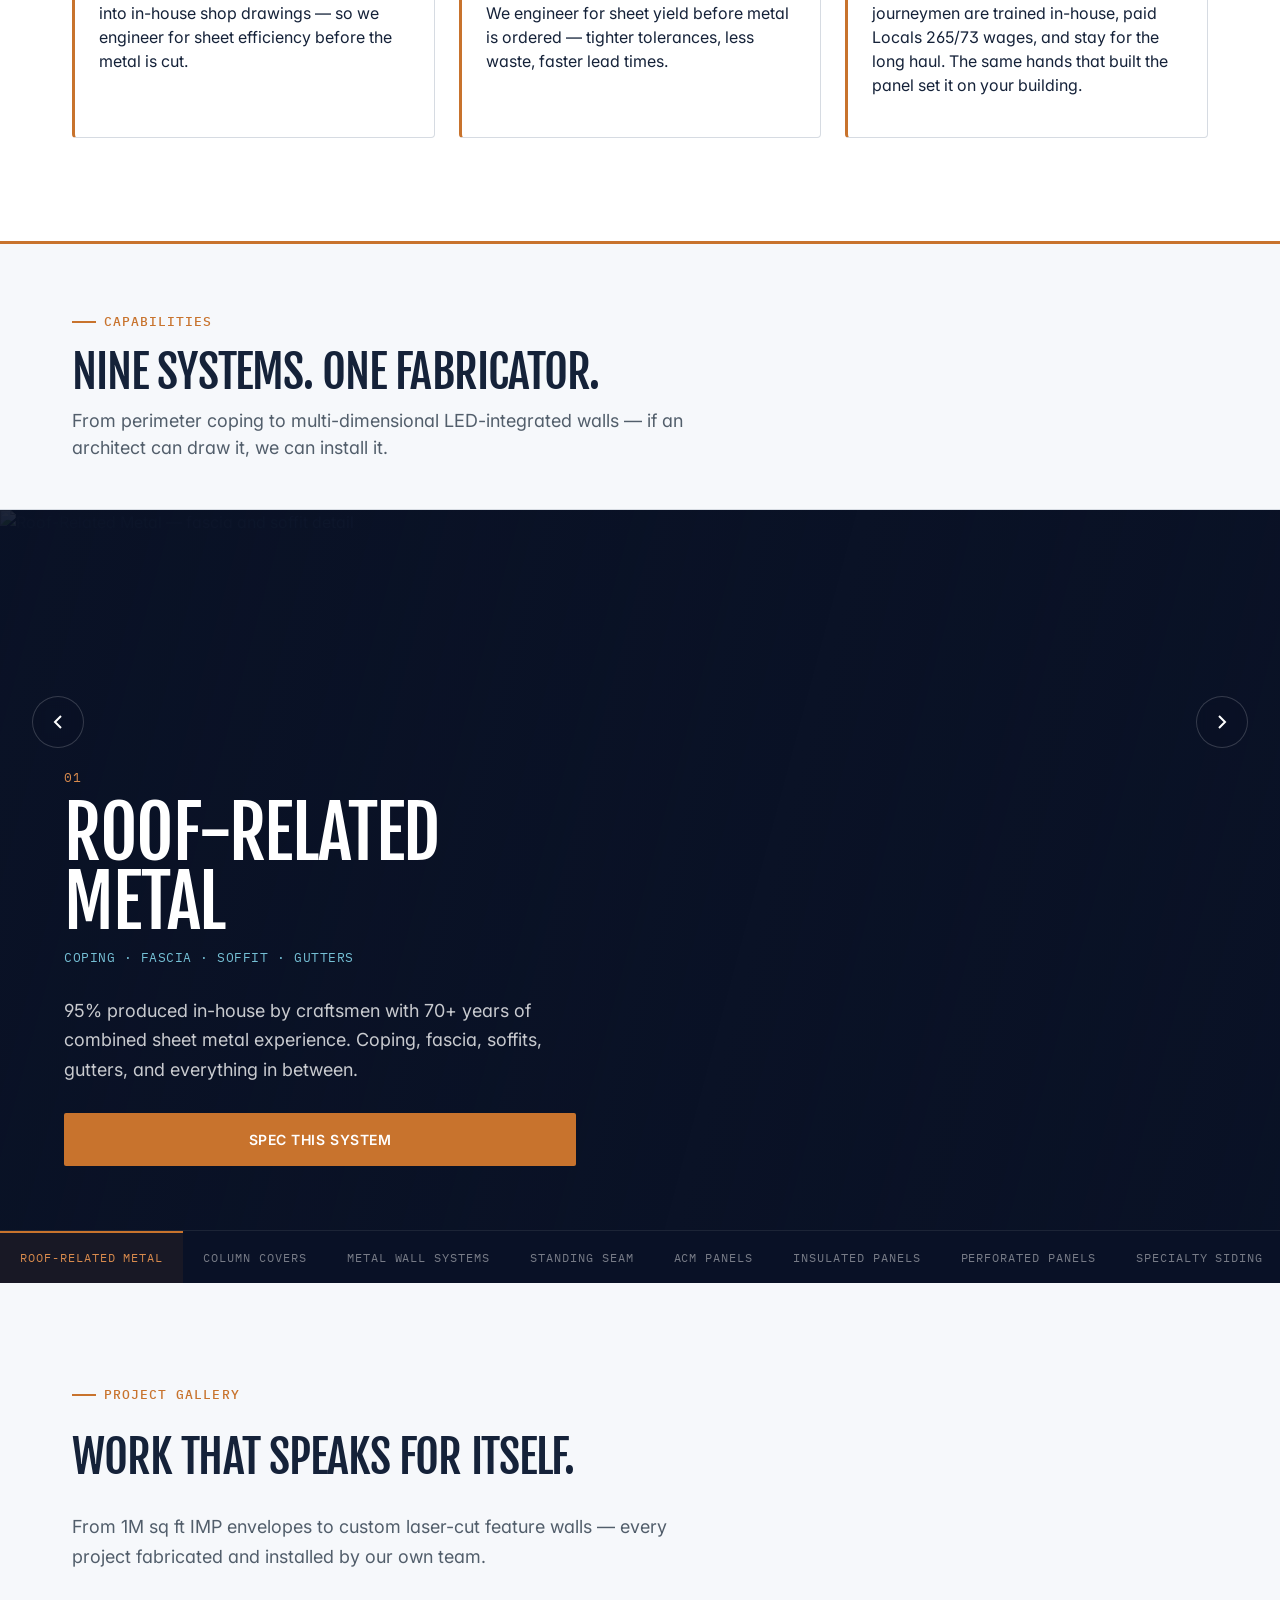
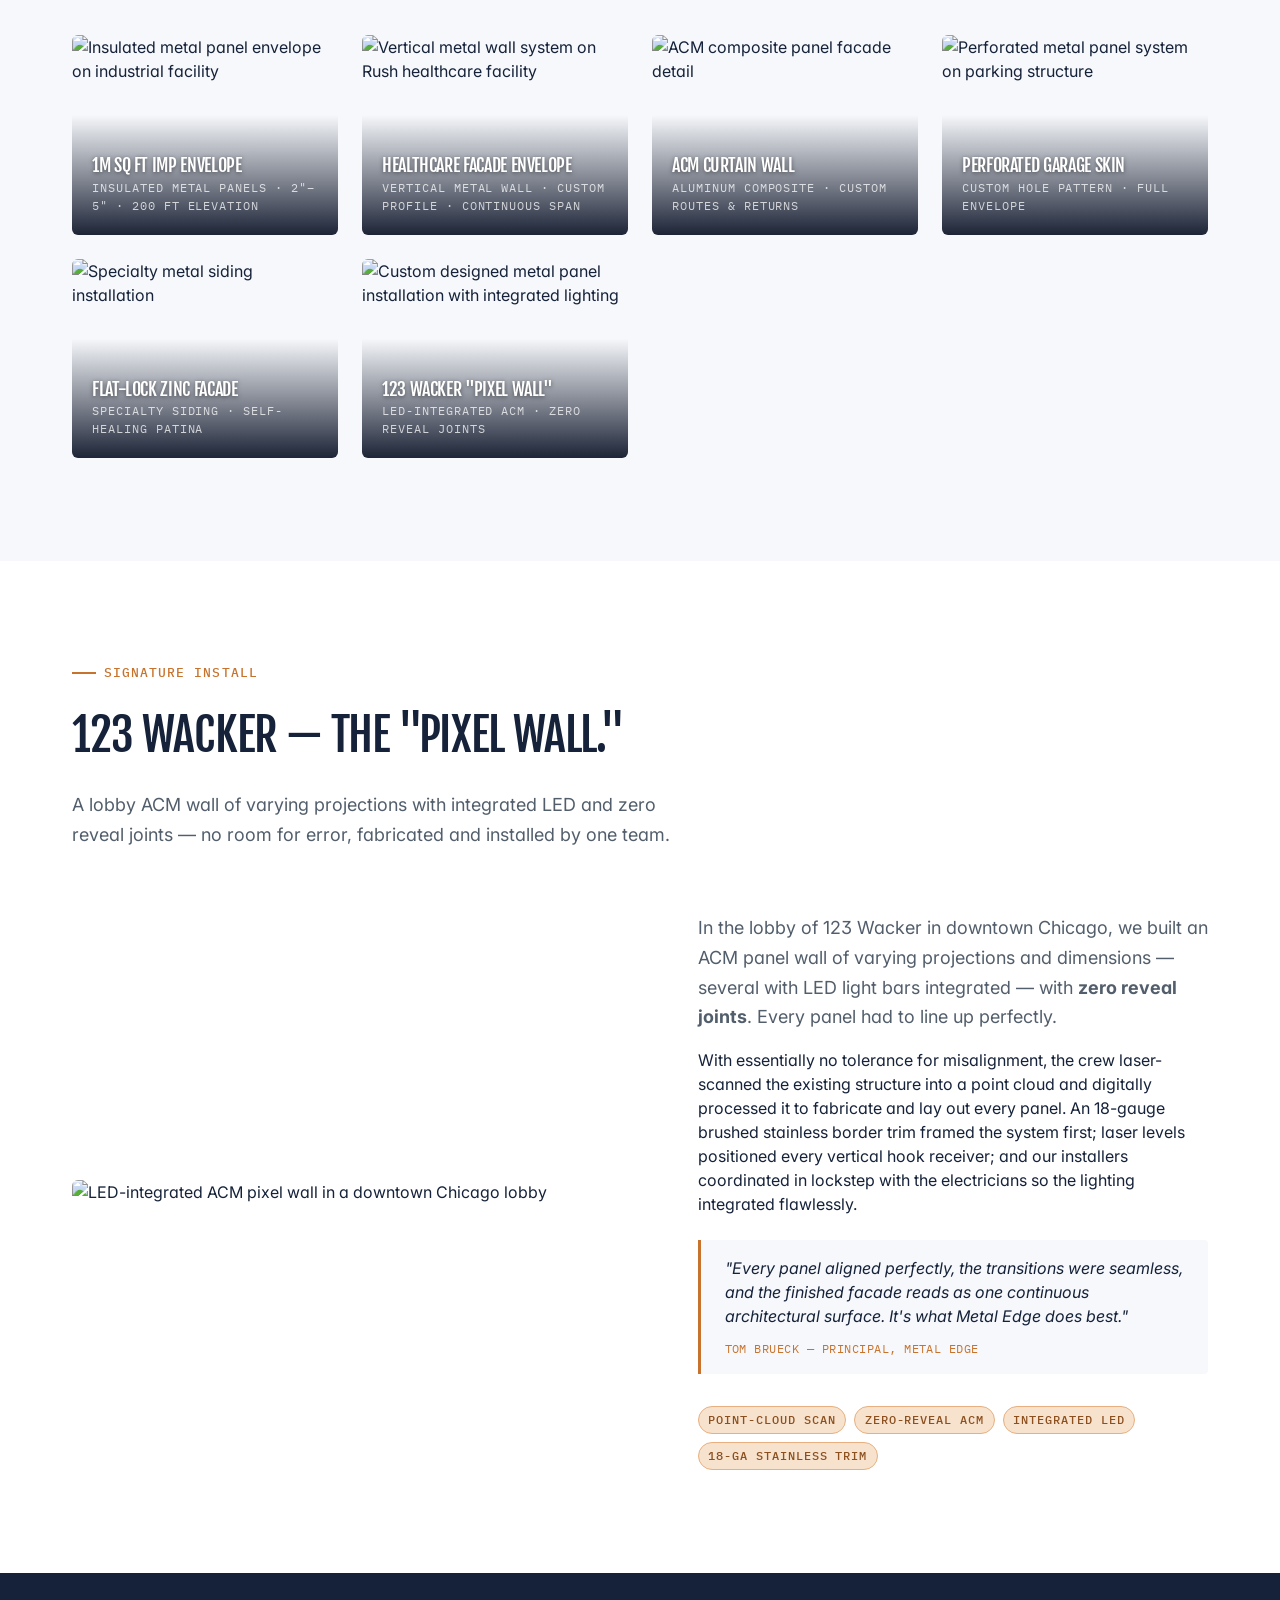
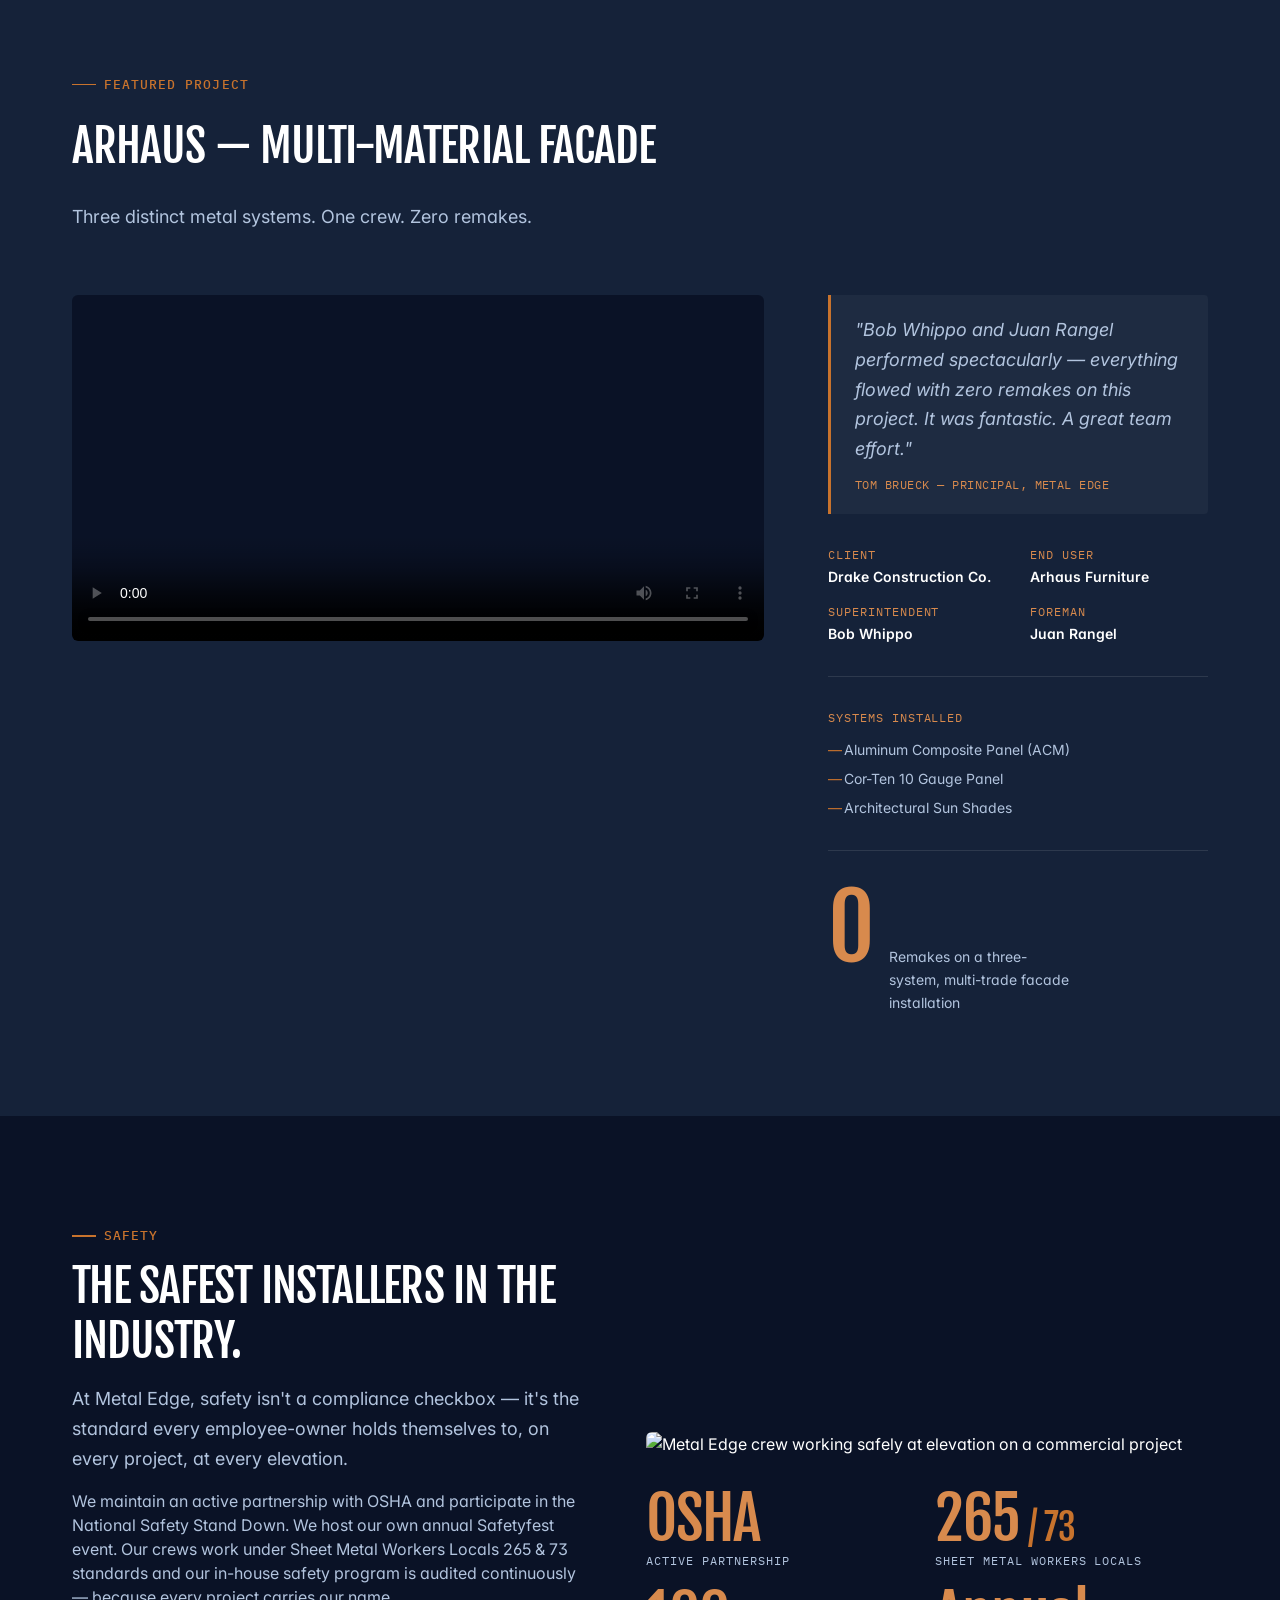
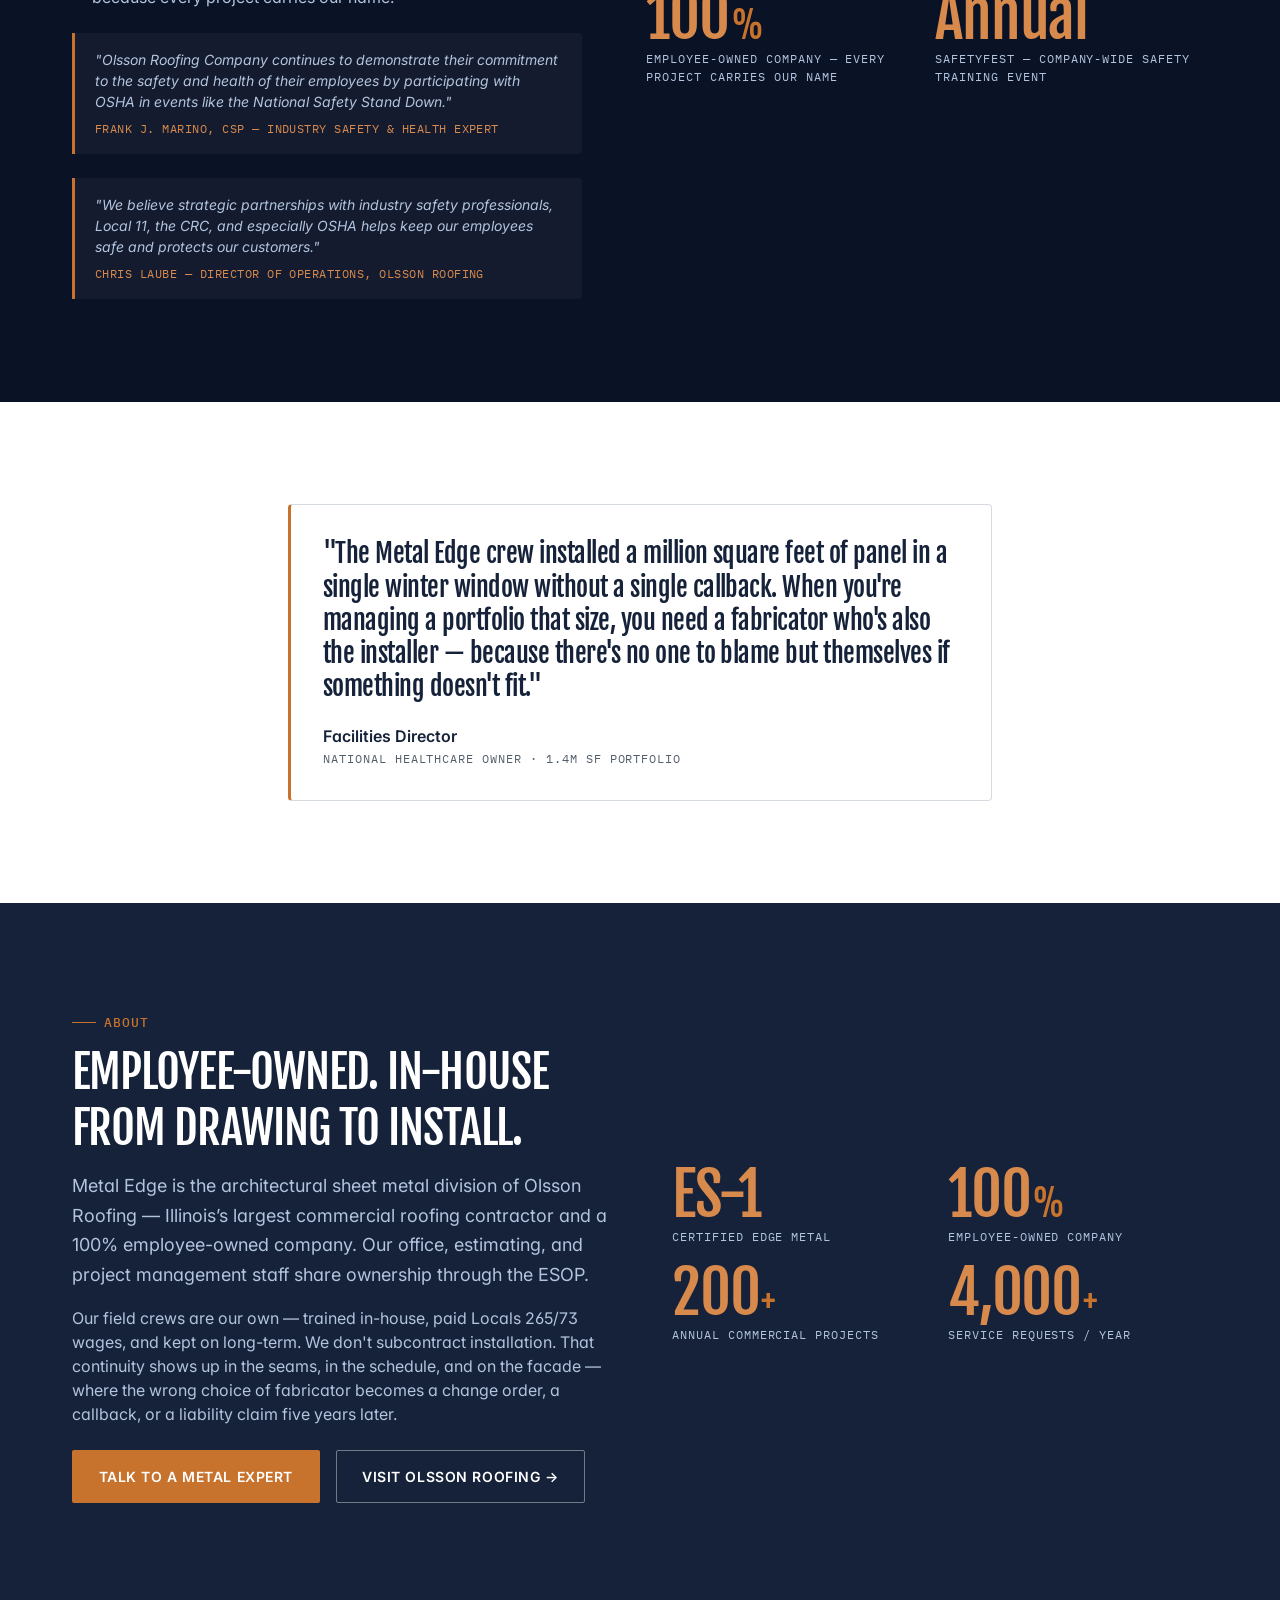
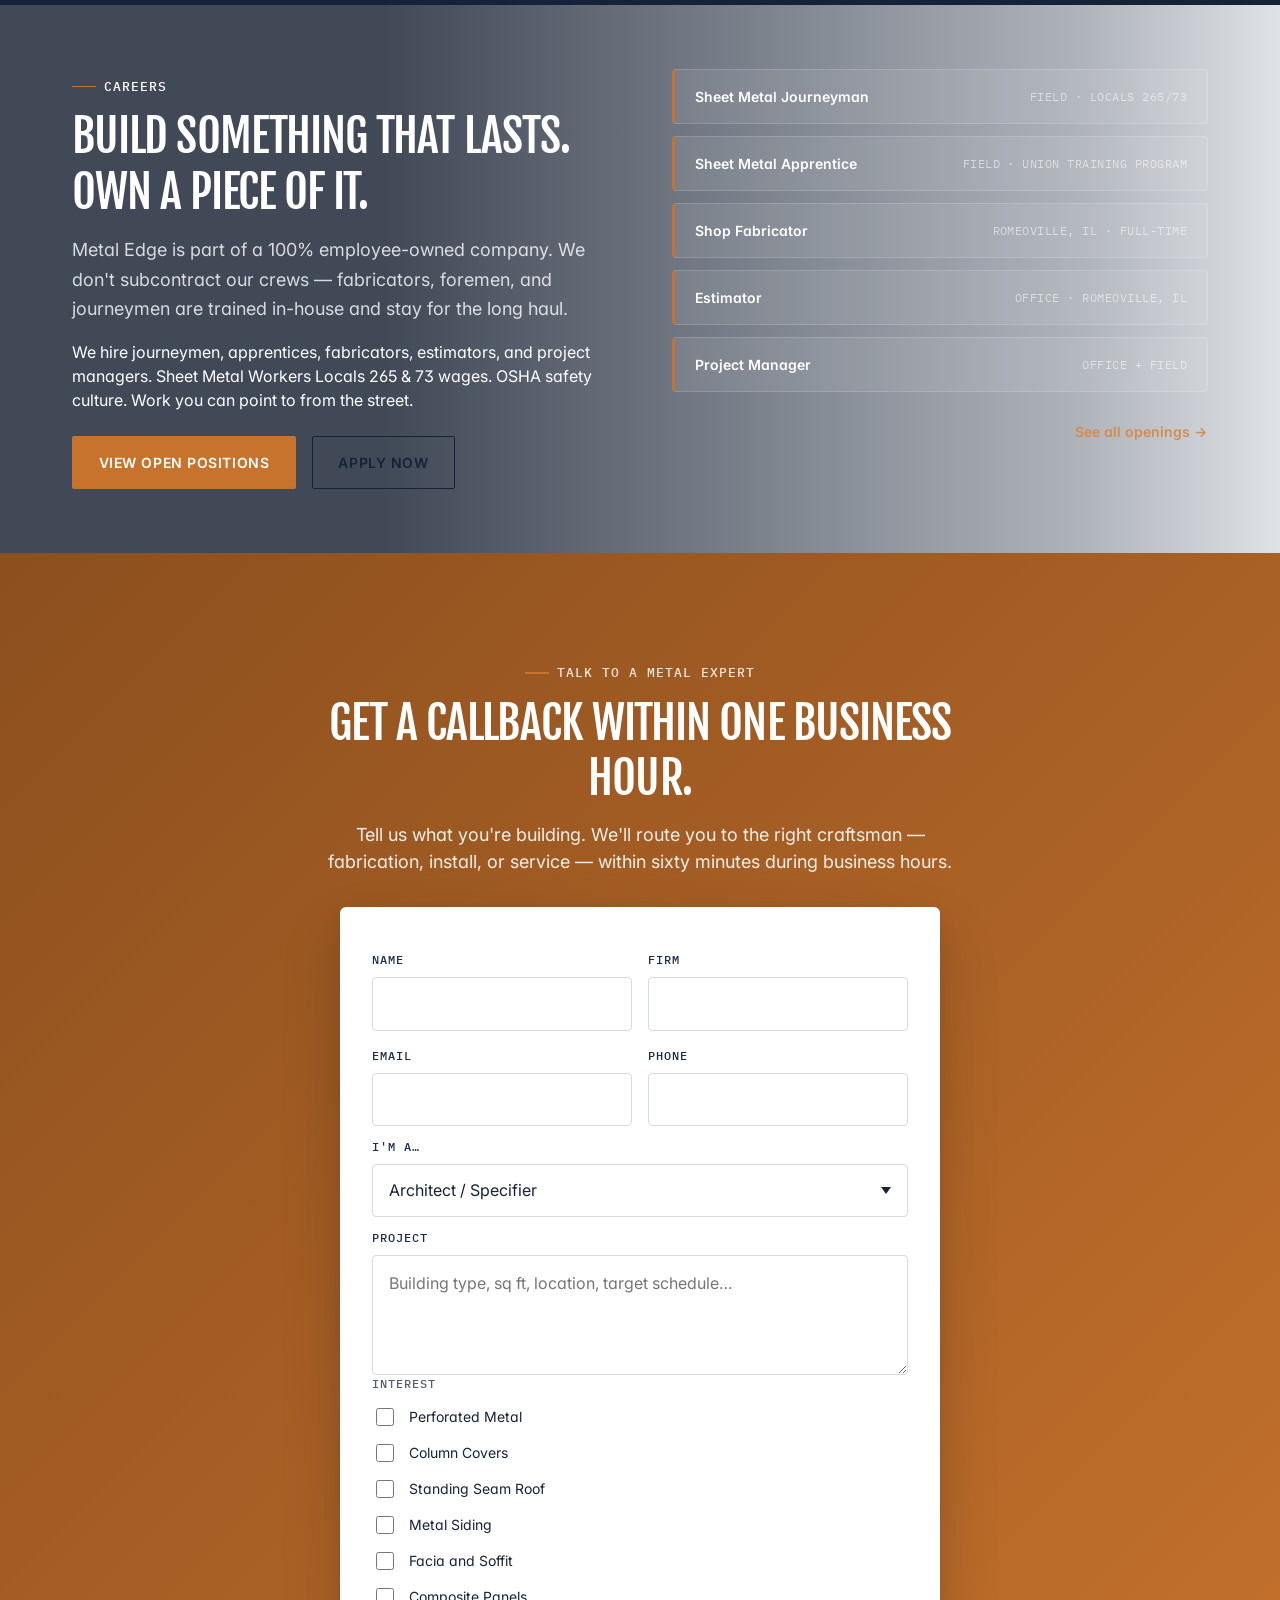
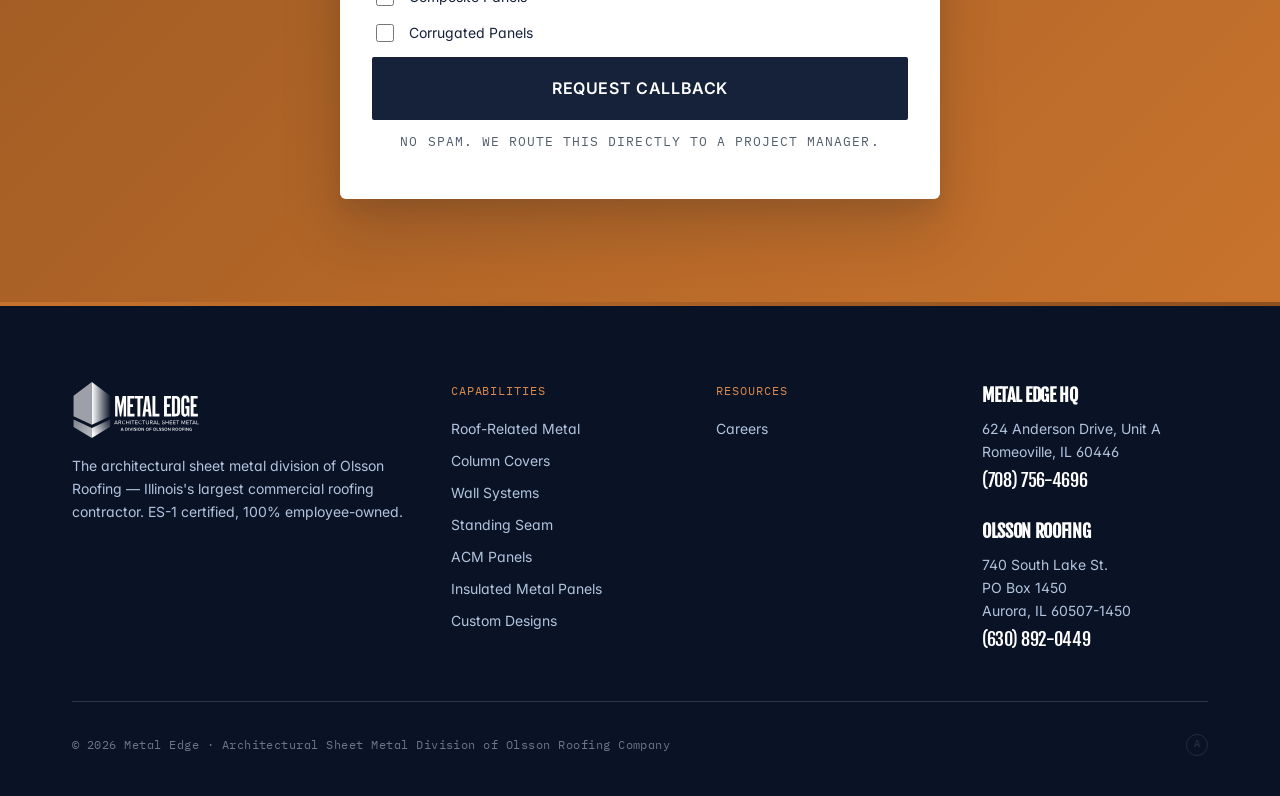
==== commit 736b4780: "Drop the unsourced "since 1925" founding claims The year never had a source: the strategy doc only s" ====
--- a/site/index.html
+++ b/site/index.html
@@ -5,7 +5,7 @@
   <meta name="viewport" content="width=device-width, initial-scale=1" />
   <meta name="theme-color" content="#152239" />
   <title>Metal Edge — Custom Architectural Sheet Metal · Fabricated &amp; Installed · Olsson Roofing</title>
-  <meta name="description" content="Custom architectural sheet metal fabricated in-house and installed by our own crew. ACM panels, wall systems, column covers, standing seam, specialty metals. 95% in-house production. Serving the Midwest since 1925.">
+  <meta name="description" content="Custom architectural sheet metal fabricated in-house and installed by our own crew. ACM panels, wall systems, column covers, standing seam, specialty metals. 95% in-house production. A division of Olsson Roofing.">
 
   <!-- Fonts -->
   <link rel="preconnect" href="https://fonts.googleapis.com">
@@ -894,7 +894,7 @@
       <div>
         <span class="eyebrow">About</span>
         <h2>Employee-owned. In-house from drawing to install.</h2>
-        <p class="lede">Metal Edge is the architectural sheet metal division of Olsson Roofing — a 100% employee-owned company that has been finishing Midwest commercial buildings since 1925. Our office, estimating, and project management staff share ownership through the ESOP.</p>
+        <p class="lede">Metal Edge is the architectural sheet metal division of Olsson Roofing — Illinois&rsquo;s largest commercial roofing contractor and a 100% employee-owned company. Our office, estimating, and project management staff share ownership through the ESOP.</p>
         <p>Our field crews are our own — trained in-house, paid Locals 265/73 wages, and kept on long-term. We don't subcontract installation. That continuity shows up in the seams, in the schedule, and on the facade — where the wrong choice of fabricator becomes a change order, a callback, or a liability claim five years later.</p>
         <div class="cluster" style="gap: var(--space-4); margin-top: var(--space-6);">
           <a href="#contact" class="btn btn--primary">Talk to a Metal Expert</a>
@@ -903,8 +903,8 @@
       </div>
       <div class="grid grid-2-fixed grid-tight">
         <div class="stat">
-          <div class="stat__value">1925</div>
-          <div class="stat__label">Founded</div>
+          <div class="stat__value">ES-1</div>
+          <div class="stat__label">Certified edge metal</div>
         </div>
         <div class="stat">
           <div class="stat__value">100<span class="stat__suffix">%</span></div>
@@ -1038,9 +1038,8 @@
       <div class="footer__brand">
         <img src="assets/images/logos/Metal-Edge-Logo-on-dark.svg" alt="Metal Edge" style="height: 56px; width: auto; margin-bottom: var(--space-4);">
         <p style="margin: 0 0 var(--space-4); color: var(--blue-100); font-size: var(--fs-sm); line-height: var(--lh-relaxed);">
-          The architectural sheet metal division of Olsson Roofing — Illinois's largest commercial roofing contractor. ES-1 certified, 100% employee-owned, fabricating since 1925.
+          The architectural sheet metal division of Olsson Roofing — Illinois's largest commercial roofing contractor. ES-1 certified, 100% employee-owned.
         </p>
-        <img src="https://res.cloudinary.com/dsbllwpbh/image/upload/f_auto,q_auto/v1777390237/metal-edge/logos-100-years-badge.png" alt="100 years in business" style="height: 70px; width: auto;">
       </div>
 
       <div>
